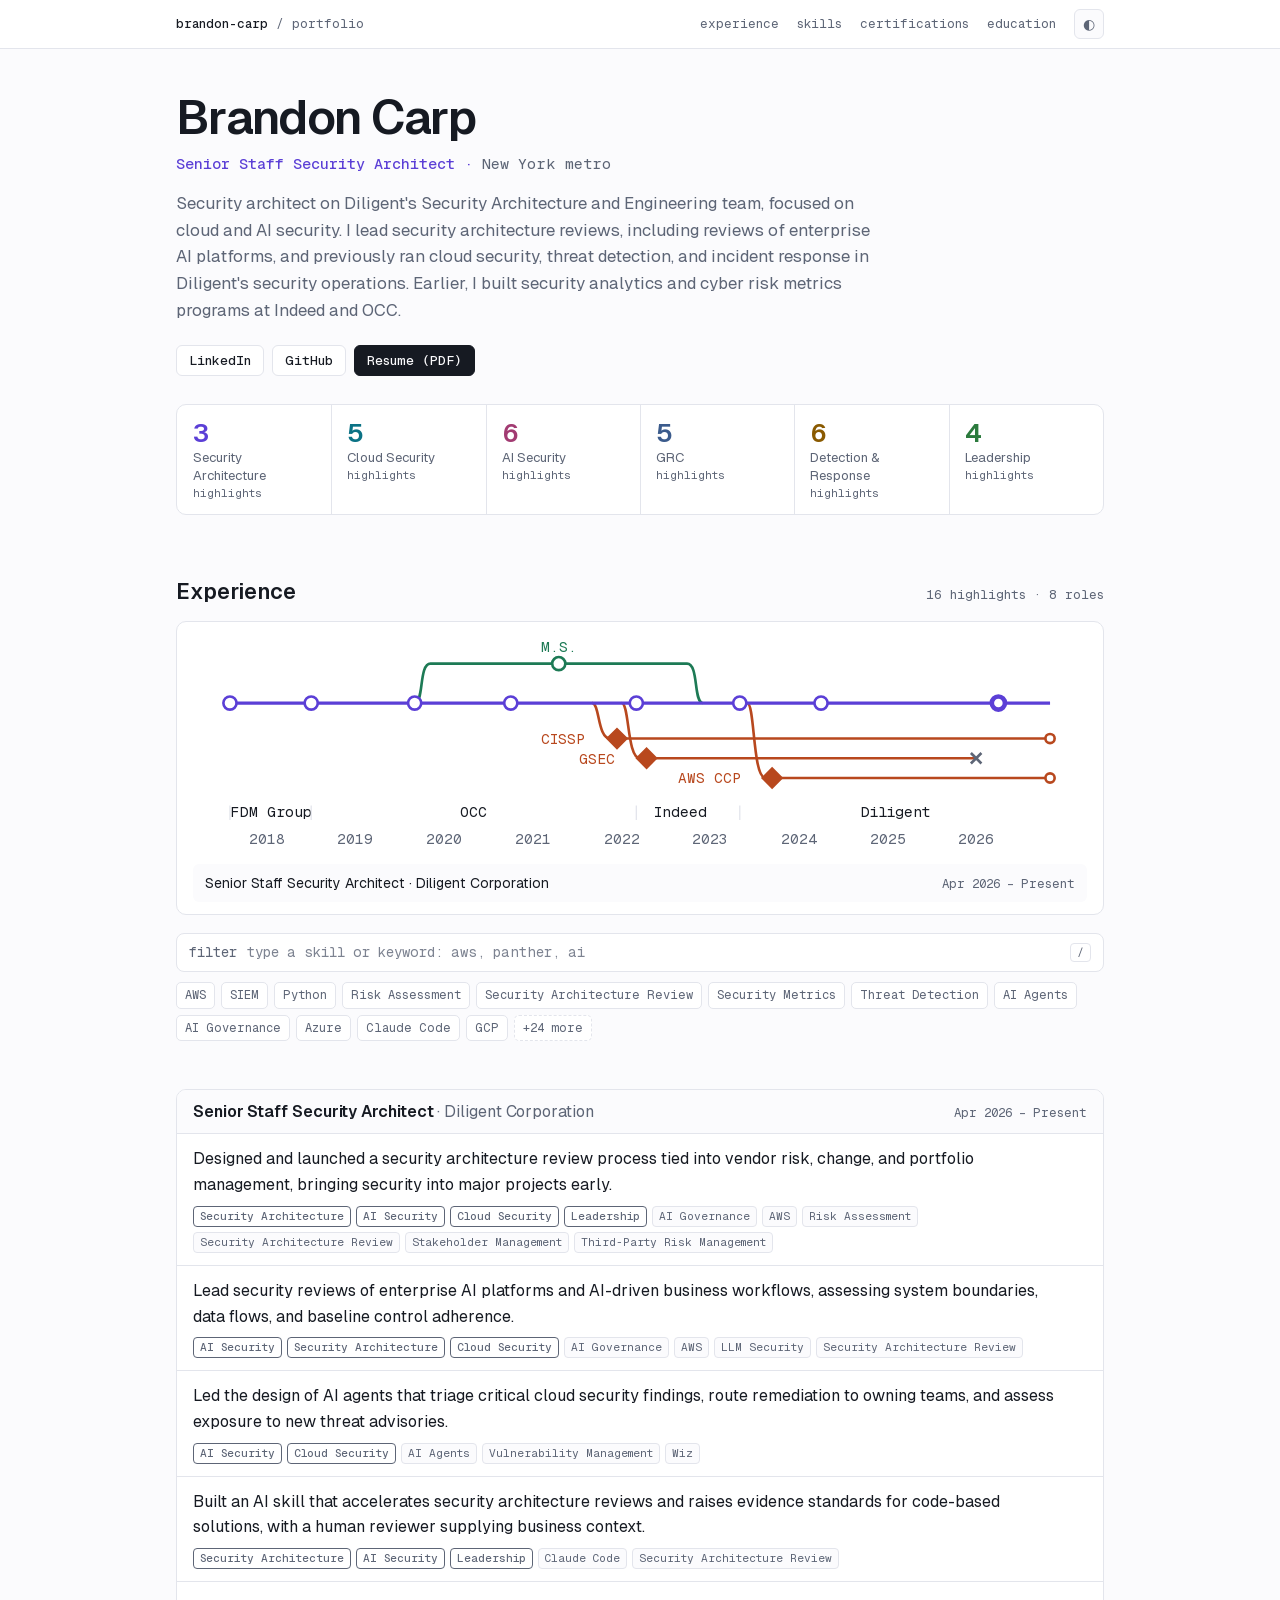
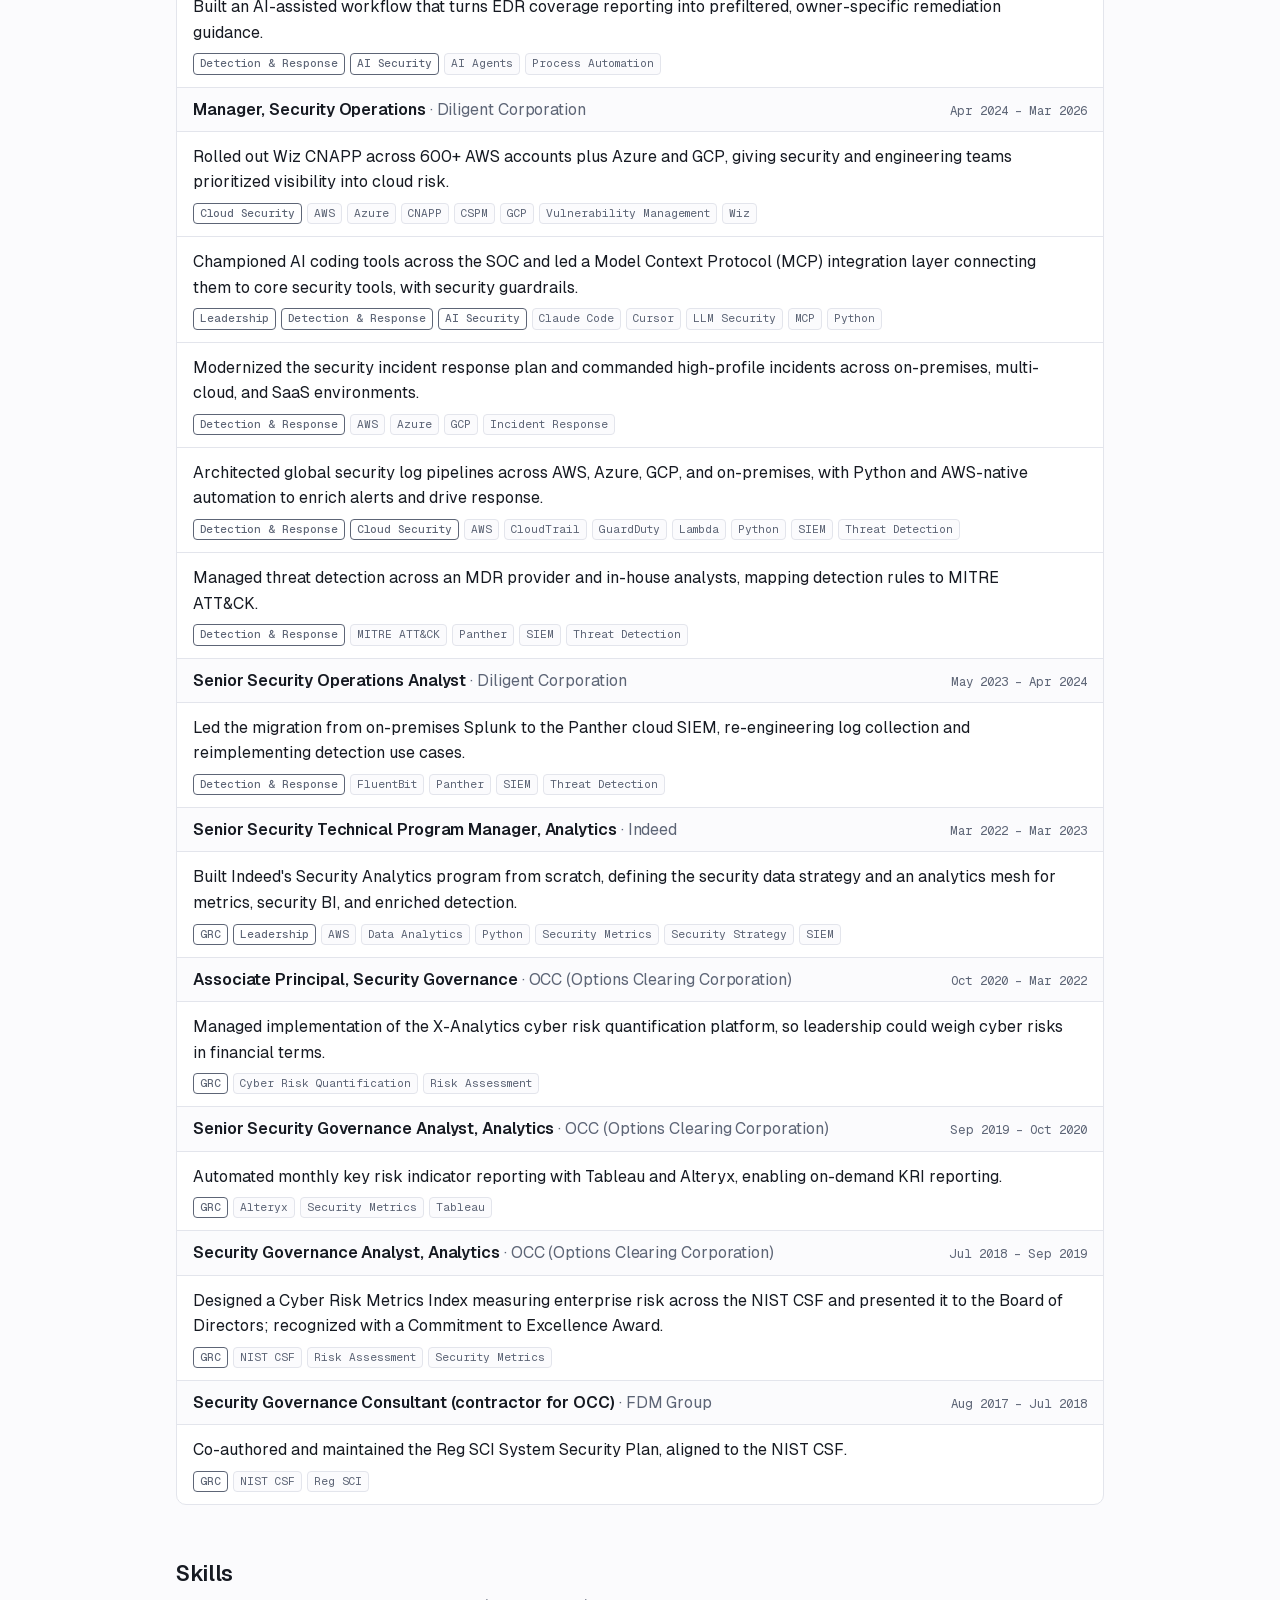
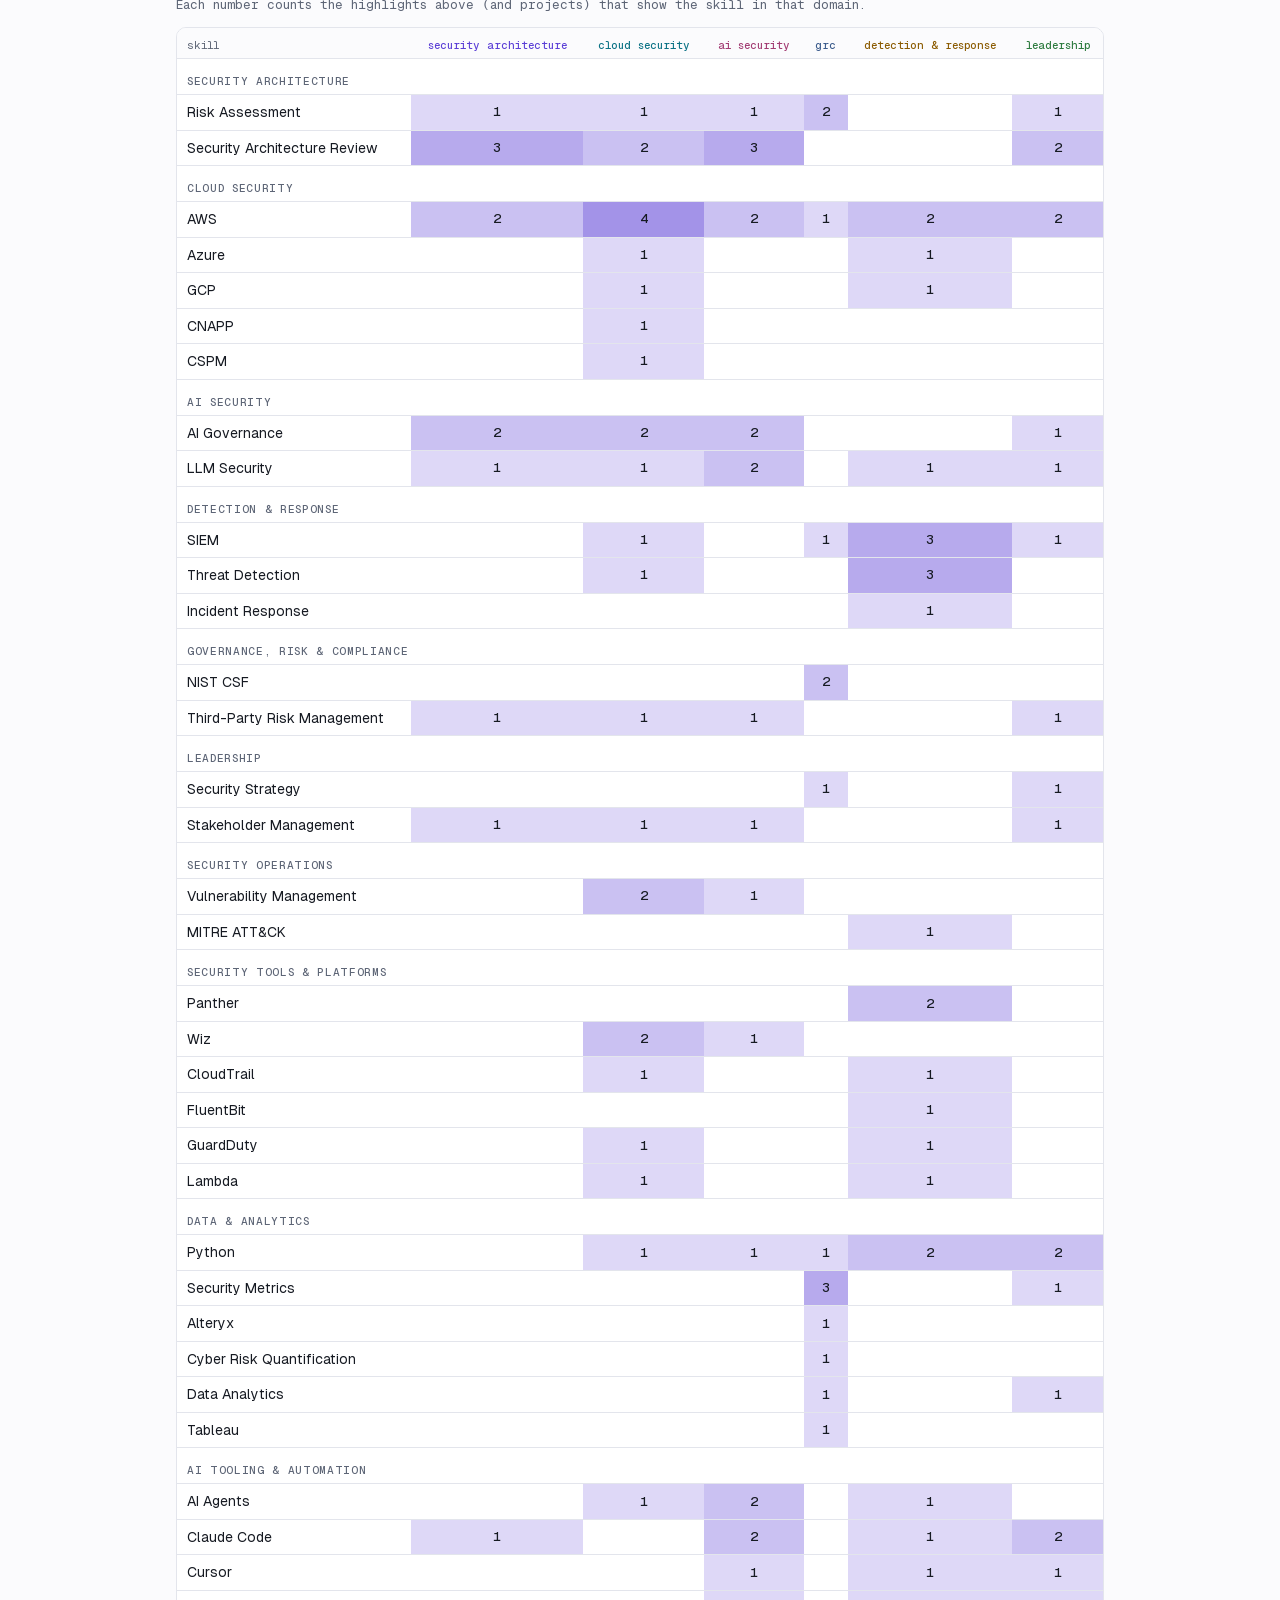
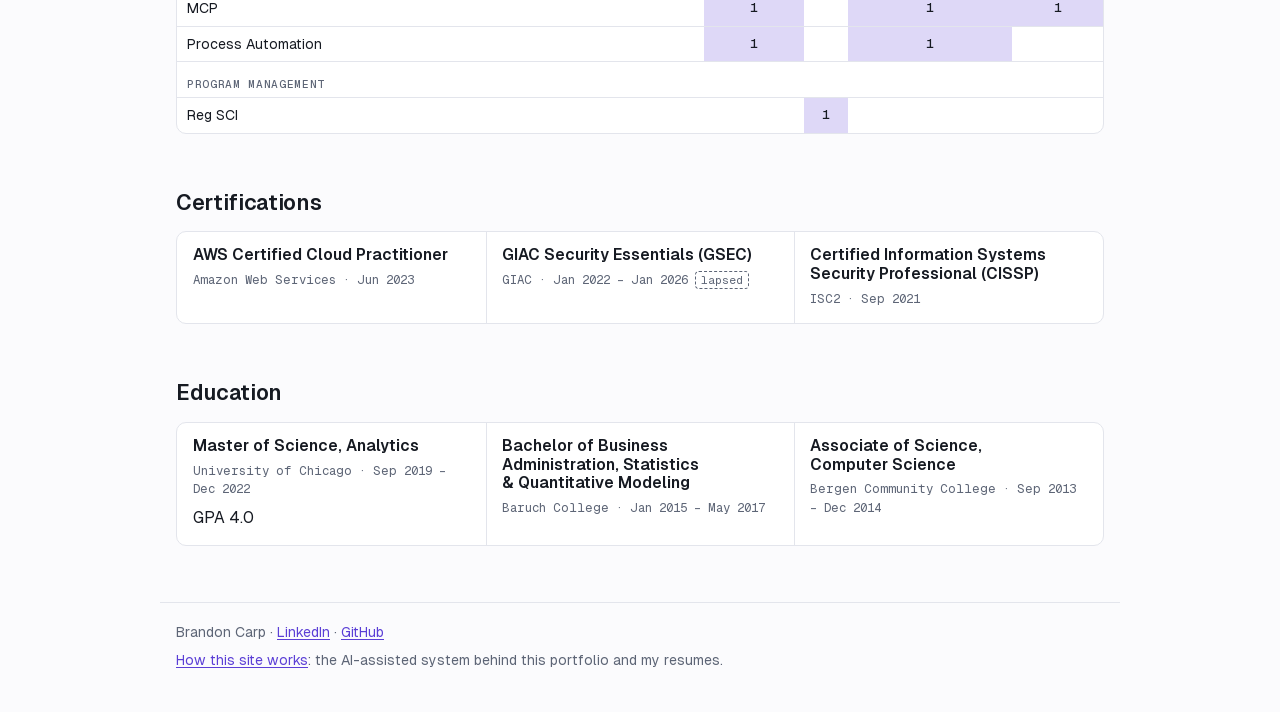
==== index.html @ 3ed30880 "site: publish from resume-management@62ab5cd" ====
<!doctype html>
<html lang="en">
<head>
  <meta charset="utf-8">
  <meta name="viewport" content="width=device-width, initial-scale=1">
  <title>Brandon Carp · Senior Staff Security Architect</title>
  <meta name="description" content="Security architect on Diligent&#39;s Security Architecture and Engineering team, focused on cloud and AI security. I lead security architecture reviews, including reviews of enterprise AI platforms, and previously ran cloud security, threat detection, and incident response in Diligent&#39;s security operations. Earlier, I built security analytics and cyber risk metrics programs at Indeed and OCC.">
  <link rel="canonical" href="https://carpf1sh.github.io/resume/">
  <meta property="og:type" content="profile">
  <meta property="og:title" content="Brandon Carp · Senior Staff Security Architect">
  <meta property="og:description" content="Security architect on Diligent&#39;s Security Architecture and Engineering team, focused on cloud and AI security. I lead security architecture reviews, including reviews of enterprise AI platforms, and previously ran cloud security, threat detection, and incident response in Diligent&#39;s security operations. Earlier, I built security analytics and cyber risk metrics programs at Indeed and OCC.">
  <meta property="og:url" content="https://carpf1sh.github.io/resume/">
  <meta name="twitter:card" content="summary">
  <meta name="color-scheme" content="light dark">
  <link rel="preload" href="fonts/Geist-Variable.woff2" as="font" type="font/woff2" crossorigin>
  <link rel="stylesheet" href="style.css">
  <script type="application/ld+json">
{
  "@context": "https://schema.org",
  "@type": "Person",
  "name": "Brandon Carp",
  "url": "https://carpf1sh.github.io/resume/",
  "jobTitle": "Senior Staff Security Architect",
  "description": "Security architect on Diligent's Security Architecture and Engineering team, focused on cloud and AI security. I lead security architecture reviews, including reviews of enterprise AI platforms, and previously ran cloud security, threat detection, and incident response in Diligent's security operations. Earlier, I built security analytics and cyber risk metrics programs at Indeed and OCC.",
  "sameAs": [
    "https://www.linkedin.com/in/brandoncarp",
    "https://github.com/carpf1sh"
  ],
  "knowsAbout": [
    "AWS",
    "SIEM",
    "Python",
    "Risk Assessment",
    "Security Architecture Review",
    "Security Metrics",
    "Threat Detection",
    "AI Agents",
    "AI Governance",
    "Azure",
    "Claude Code",
    "GCP",
    "LLM Security",
    "NIST CSF",
    "Panther"
  ],
  "alumniOf": [
    {
      "@type": "CollegeOrUniversity",
      "name": "University of Chicago"
    },
    {
      "@type": "CollegeOrUniversity",
      "name": "Baruch College"
    },
    {
      "@type": "CollegeOrUniversity",
      "name": "Bergen Community College"
    }
  ],
  "hasCredential": [
    {
      "@type": "EducationalOccupationalCredential",
      "name": "AWS Certified Cloud Practitioner",
      "recognizedBy": {
        "@type": "Organization",
        "name": "Amazon Web Services"
      }
    },
    {
      "@type": "EducationalOccupationalCredential",
      "name": "Certified Information Systems Security Professional (CISSP)",
      "recognizedBy": {
        "@type": "Organization",
        "name": "ISC2"
      }
    }
  ],
  "homeLocation": {
    "@type": "Place",
    "name": "New York metro"
  }
}
  </script>
</head>
<body>
<a class="skip" href="#main">Skip to content</a>
<header class="bar">
  <div class="wrap">
    <a class="bar-id" href="./"><b>brandon-carp</b> / portfolio</a>
    <nav aria-label="Sections">
      <a href="#experience">experience</a>
<a href="#skills">skills</a><a href="#certifications">certifications</a><a href="#education">education</a>      <button class="theme" type="button" aria-label="Toggle dark mode" hidden>◐</button>
    </nav>
  </div>
</header>

<main id="main" class="wrap">
  <div class="hero">
    <h1>Brandon Carp</h1>
    <p class="headline">Senior Staff Security Architect · <span class="location">New York metro</span></p>
<p class="summary">Security architect on Diligent&#39;s Security Architecture and Engineering team, focused on cloud and AI security. I lead security architecture reviews, including reviews of enterprise AI platforms, and previously ran cloud security, threat detection, and incident response in Diligent&#39;s security operations. Earlier, I built security analytics and cyber risk metrics programs at Indeed and OCC.</p>    <nav class="links" aria-label="Profiles and resume">
<a href="https://www.linkedin.com/in/brandoncarp" rel="me noopener">LinkedIn</a><a href="https://github.com/carpf1sh" rel="me noopener">GitHub</a><a class="resume-pdf" href="Brandon-Carp-Resume.pdf" download type="application/pdf">Resume (PDF)</a>    </nav>
    <ul class="domains" aria-label="Highlights by domain">
      <li><button type="button" class="dtile d-security-architecture" data-kind="domain" data-value="security-architecture" aria-pressed="false">
        <b>3</b><span>Security Architecture</span><small>highlights</small>
      </button></li>
      <li><button type="button" class="dtile d-cloud-security" data-kind="domain" data-value="cloud-security" aria-pressed="false">
        <b>5</b><span>Cloud Security</span><small>highlights</small>
      </button></li>
      <li><button type="button" class="dtile d-ai-security" data-kind="domain" data-value="ai-security" aria-pressed="false">
        <b>6</b><span>AI Security</span><small>highlights</small>
      </button></li>
      <li><button type="button" class="dtile d-grc" data-kind="domain" data-value="grc" aria-pressed="false">
        <b>5</b><span>GRC</span><small>highlights</small>
      </button></li>
      <li><button type="button" class="dtile d-detection-response" data-kind="domain" data-value="detection-response" aria-pressed="false">
        <b>6</b><span>Detection &amp; Response</span><small>highlights</small>
      </button></li>
      <li><button type="button" class="dtile d-leadership" data-kind="domain" data-value="leadership" aria-pressed="false">
        <b>4</b><span>Leadership</span><small>highlights</small>
      </button></li>
    </ul>
  </div>

  <section id="experience" aria-labelledby="experience-h">
    <div class="sec-head">
      <h2 id="experience-h">Experience</h2>
      <span class="count">16 highlights · 8 roles</span>
    </div>
    <figure class="track">
      <svg class="tk tk-wide" viewBox="0 0 680 166" role="group" aria-label="Career track, 2017 to now"><path class="tk-ln tk-ln-cert" d="M421.5 51C427.5 51,425.5 108,435.5 108H651.9"/><path class="tk-ln tk-ln-cert" d="M326 51C332 51,330 93,340 93H595.7"/><path class="tk-ln tk-ln-cert" d="M303.5 51C309.5 51,307.5 78,317.5 78H651.9"/><path class="tk-ln tk-ln-deg" d="M168.6 51C175.8 51,171.6 21,180.6 21H375.8C384.8 21,380.6 51,387.8 51"/><path class="tk-ln tk-ln-role" d="M28.1 51H651.9"/><text class="tk-tx tk-tx-deg" x="278.2" y="12" text-anchor="middle">M.S.</text><g class="tk-hit tk-degree" tabindex="0" role="img" aria-label="Master of Science, Analytics · University of Chicago · GPA 4.0, Sep 2019 – Dec 2022" data-detail="Master of Science, Analytics · University of Chicago · GPA 4.0" data-dates="Sep 2019 – Dec 2022"><title>Master of Science, Analytics · University of Chicago · GPA 4.0, Sep 2019 – Dec 2022</title><circle class="tk-dot tk-dot-deg" cx="278.2" cy="21" r="5"/></g><circle class="tk-tip tk-tip-cert" cx="651.9" cy="78" r="3.5"/><text class="tk-tx tk-tx-cert" x="298.5" y="82" text-anchor="end">CISSP</text><g class="tk-hit tk-cert" tabindex="0" role="img" aria-label="Certified Information Systems Security Professional (CISSP) · ISC2 · active, since Sep 2021" data-detail="Certified Information Systems Security Professional (CISSP) · ISC2 · active" data-dates="since Sep 2021"><title>Certified Information Systems Security Professional (CISSP) · ISC2 · active, since Sep 2021</title><rect class="tk-diamond" x="317.5" y="73" width="10" height="10" transform="rotate(45 322.5 78)"/></g><path class="tk-x" d="M591.7 89l8 8m0 -8l-8 8"/><text class="tk-tx tk-tx-cert" x="321" y="97" text-anchor="end">GSEC</text><g class="tk-hit tk-cert" tabindex="0" role="img" aria-label="GIAC Security Essentials (GSEC) · GIAC · lapsed, Jan 2022 – Jan 2026" data-detail="GIAC Security Essentials (GSEC) · GIAC · lapsed" data-dates="Jan 2022 – Jan 2026"><title>GIAC Security Essentials (GSEC) · GIAC · lapsed, Jan 2022 – Jan 2026</title><rect class="tk-diamond" x="340" y="88" width="10" height="10" transform="rotate(45 345 93)"/></g><circle class="tk-tip tk-tip-cert" cx="651.9" cy="108" r="3.5"/><text class="tk-tx tk-tx-cert" x="416.5" y="112" text-anchor="end">AWS CCP</text><g class="tk-hit tk-cert" tabindex="0" role="img" aria-label="AWS Certified Cloud Practitioner · Amazon Web Services · active, since Jun 2023" data-detail="AWS Certified Cloud Practitioner · Amazon Web Services · active" data-dates="since Jun 2023"><title>AWS Certified Cloud Practitioner · Amazon Web Services · active, since Jun 2023</title><rect class="tk-diamond" x="435.5" y="103" width="10" height="10" transform="rotate(45 440.5 108)"/></g><g class="tk-hit tk-role" tabindex="0" role="img" aria-label="Security Governance Consultant (contractor for OCC) · FDM Group, Aug 2017 – Jul 2018" data-detail="Security Governance Consultant (contractor for OCC) · FDM Group" data-dates="Aug 2017 – Jul 2018"><title>Security Governance Consultant (contractor for OCC) · FDM Group, Aug 2017 – Jul 2018</title><circle class="tk-dot" cx="28.1" cy="51" r="5"/></g><g class="tk-hit tk-role" tabindex="0" role="img" aria-label="Security Governance Analyst, Analytics · OCC (Options Clearing Corporation), Jul 2018 – Sep 2019" data-detail="Security Governance Analyst, Analytics · OCC (Options Clearing Corporation)" data-dates="Jul 2018 – Sep 2019"><title>Security Governance Analyst, Analytics · OCC (Options Clearing Corporation), Jul 2018 – Sep 2019</title><circle class="tk-dot" cx="89.9" cy="51" r="5"/></g><g class="tk-hit tk-role" tabindex="0" role="img" aria-label="Senior Security Governance Analyst, Analytics · OCC (Options Clearing Corporation), Sep 2019 – Oct 2020" data-detail="Senior Security Governance Analyst, Analytics · OCC (Options Clearing Corporation)" data-dates="Sep 2019 – Oct 2020"><title>Senior Security Governance Analyst, Analytics · OCC (Options Clearing Corporation), Sep 2019 – Oct 2020</title><circle class="tk-dot" cx="168.6" cy="51" r="5"/></g><g class="tk-hit tk-role" tabindex="0" role="img" aria-label="Associate Principal, Security Governance · OCC (Options Clearing Corporation), Oct 2020 – Mar 2022" data-detail="Associate Principal, Security Governance · OCC (Options Clearing Corporation)" data-dates="Oct 2020 – Mar 2022"><title>Associate Principal, Security Governance · OCC (Options Clearing Corporation), Oct 2020 – Mar 2022</title><circle class="tk-dot" cx="241.7" cy="51" r="5"/></g><g class="tk-hit tk-role" tabindex="0" role="img" aria-label="Senior Security Technical Program Manager, Analytics · Indeed, Mar 2022 – Mar 2023" data-detail="Senior Security Technical Program Manager, Analytics · Indeed" data-dates="Mar 2022 – Mar 2023"><title>Senior Security Technical Program Manager, Analytics · Indeed, Mar 2022 – Mar 2023</title><circle class="tk-dot" cx="337.2" cy="51" r="5"/></g><g class="tk-hit tk-role" tabindex="0" role="img" aria-label="Senior Security Operations Analyst · Diligent Corporation, May 2023 – Apr 2024" data-detail="Senior Security Operations Analyst · Diligent Corporation" data-dates="May 2023 – Apr 2024"><title>Senior Security Operations Analyst · Diligent Corporation, May 2023 – Apr 2024</title><circle class="tk-dot" cx="415.9" cy="51" r="5"/></g><g class="tk-hit tk-role" tabindex="0" role="img" aria-label="Manager, Security Operations · Diligent Corporation, Apr 2024 – Mar 2026" data-detail="Manager, Security Operations · Diligent Corporation" data-dates="Apr 2024 – Mar 2026"><title>Manager, Security Operations · Diligent Corporation, Apr 2024 – Mar 2026</title><circle class="tk-dot" cx="477.7" cy="51" r="5"/></g><g class="tk-hit tk-role tk-current" tabindex="0" role="img" aria-label="Senior Staff Security Architect · Diligent Corporation, Apr 2026 – Present" data-detail="Senior Staff Security Architect · Diligent Corporation" data-dates="Apr 2026 – Present"><title>Senior Staff Security Architect · Diligent Corporation, Apr 2026 – Present</title><circle class="tk-dot" cx="612.6" cy="51" r="5"/></g><path class="tk-tick" d="M28.1 129V140"/><text class="tk-tx" x="59" y="138" text-anchor="middle">FDM Group</text><path class="tk-tick" d="M89.9 129V140"/><text class="tk-tx" x="213.6" y="138" text-anchor="middle">OCC</text><path class="tk-tick" d="M337.2 129V140"/><text class="tk-tx" x="370.9" y="138" text-anchor="middle">Indeed</text><path class="tk-tick" d="M415.9 129V140"/><text class="tk-tx" x="533.9" y="138" text-anchor="middle">Diligent</text><text class="tk-tx tk-tx-muted" x="56.2" y="158" text-anchor="middle">2018</text><text class="tk-tx tk-tx-muted" x="123.6" y="158" text-anchor="middle">2019</text><text class="tk-tx tk-tx-muted" x="191.1" y="158" text-anchor="middle">2020</text><text class="tk-tx tk-tx-muted" x="258.5" y="158" text-anchor="middle">2021</text><text class="tk-tx tk-tx-muted" x="326" y="158" text-anchor="middle">2022</text><text class="tk-tx tk-tx-muted" x="393.4" y="158" text-anchor="middle">2023</text><text class="tk-tx tk-tx-muted" x="460.8" y="158" text-anchor="middle">2024</text><text class="tk-tx tk-tx-muted" x="528.3" y="158" text-anchor="middle">2025</text><text class="tk-tx tk-tx-muted" x="595.7" y="158" text-anchor="middle">2026</text></svg>
      <svg class="tk tk-narrow" viewBox="0 0 340 563.4" role="group" aria-label="Career track, 2017 to now"><path class="tk-ln tk-ln-cert" d="M62 214.1C62 208.1,108 210.1,108 200.1V22.7"/><path class="tk-ln tk-ln-cert" d="M62 293.4C62 287.4,94 289.4,94 279.4V69.4"/><path class="tk-ln tk-ln-cert" d="M62 312.1C62 306.1,80 308.1,80 298.1V22.7"/><path class="tk-ln tk-ln-deg" d="M62 424.1C62 416.9,44 421.1,44 412.1V254.1C44 245.1,62 249.3,62 242.1"/><path class="tk-ln tk-ln-role" d="M62 540.7V22.7"/><g class="tk-hit tk-degree" tabindex="0" role="img" aria-label="Master of Science, Analytics · University of Chicago · GPA 4.0, Sep 2019 – Dec 2022" data-detail="Master of Science, Analytics · University of Chicago · GPA 4.0" data-dates="Sep 2019 – Dec 2022"><title>Master of Science, Analytics · University of Chicago · GPA 4.0, Sep 2019 – Dec 2022</title><circle class="tk-dot tk-dot-deg" cx="44" cy="333.1" r="5"/></g><circle class="tk-tip tk-tip-cert" cx="80" cy="22.7" r="3.5"/><g class="tk-hit tk-cert" tabindex="0" role="img" aria-label="Certified Information Systems Security Professional (CISSP) · ISC2 · active, since Sep 2021" data-detail="Certified Information Systems Security Professional (CISSP) · ISC2 · active" data-dates="since Sep 2021"><title>Certified Information Systems Security Professional (CISSP) · ISC2 · active, since Sep 2021</title><rect class="tk-diamond" x="75" y="288.1" width="10" height="10" transform="rotate(45 80 293.1)"/></g><path class="tk-x" d="M90 65.4l8 8m0 -8l-8 8"/><g class="tk-hit tk-cert" tabindex="0" role="img" aria-label="GIAC Security Essentials (GSEC) · GIAC · lapsed, Jan 2022 – Jan 2026" data-detail="GIAC Security Essentials (GSEC) · GIAC · lapsed" data-dates="Jan 2022 – Jan 2026"><title>GIAC Security Essentials (GSEC) · GIAC · lapsed, Jan 2022 – Jan 2026</title><rect class="tk-diamond" x="89" y="269.4" width="10" height="10" transform="rotate(45 94 274.4)"/></g><circle class="tk-tip tk-tip-cert" cx="108" cy="22.7" r="3.5"/><g class="tk-hit tk-cert" tabindex="0" role="img" aria-label="AWS Certified Cloud Practitioner · Amazon Web Services · active, since Jun 2023" data-detail="AWS Certified Cloud Practitioner · Amazon Web Services · active" data-dates="since Jun 2023"><title>AWS Certified Cloud Practitioner · Amazon Web Services · active, since Jun 2023</title><rect class="tk-diamond" x="103" y="190.1" width="10" height="10" transform="rotate(45 108 195.1)"/></g><g class="tk-hit tk-role" tabindex="0" role="img" aria-label="Security Governance Consultant (contractor for OCC) · FDM Group, Aug 2017 – Jul 2018" data-detail="Security Governance Consultant (contractor for OCC) · FDM Group" data-dates="Aug 2017 – Jul 2018"><title>Security Governance Consultant (contractor for OCC) · FDM Group, Aug 2017 – Jul 2018</title><circle class="tk-dot" cx="62" cy="540.7" r="5"/></g><g class="tk-hit tk-role" tabindex="0" role="img" aria-label="Security Governance Analyst, Analytics · OCC (Options Clearing Corporation), Jul 2018 – Sep 2019" data-detail="Security Governance Analyst, Analytics · OCC (Options Clearing Corporation)" data-dates="Jul 2018 – Sep 2019"><title>Security Governance Analyst, Analytics · OCC (Options Clearing Corporation), Jul 2018 – Sep 2019</title><circle class="tk-dot" cx="62" cy="489.4" r="5"/></g><g class="tk-hit tk-role" tabindex="0" role="img" aria-label="Senior Security Governance Analyst, Analytics · OCC (Options Clearing Corporation), Sep 2019 – Oct 2020" data-detail="Senior Security Governance Analyst, Analytics · OCC (Options Clearing Corporation)" data-dates="Sep 2019 – Oct 2020"><title>Senior Security Governance Analyst, Analytics · OCC (Options Clearing Corporation), Sep 2019 – Oct 2020</title><circle class="tk-dot" cx="62" cy="424.1" r="5"/></g><g class="tk-hit tk-role" tabindex="0" role="img" aria-label="Associate Principal, Security Governance · OCC (Options Clearing Corporation), Oct 2020 – Mar 2022" data-detail="Associate Principal, Security Governance · OCC (Options Clearing Corporation)" data-dates="Oct 2020 – Mar 2022"><title>Associate Principal, Security Governance · OCC (Options Clearing Corporation), Oct 2020 – Mar 2022</title><circle class="tk-dot" cx="62" cy="363.4" r="5"/></g><g class="tk-hit tk-role" tabindex="0" role="img" aria-label="Senior Security Technical Program Manager, Analytics · Indeed, Mar 2022 – Mar 2023" data-detail="Senior Security Technical Program Manager, Analytics · Indeed" data-dates="Mar 2022 – Mar 2023"><title>Senior Security Technical Program Manager, Analytics · Indeed, Mar 2022 – Mar 2023</title><circle class="tk-dot" cx="62" cy="284.1" r="5"/></g><g class="tk-hit tk-role" tabindex="0" role="img" aria-label="Senior Security Operations Analyst · Diligent Corporation, May 2023 – Apr 2024" data-detail="Senior Security Operations Analyst · Diligent Corporation" data-dates="May 2023 – Apr 2024"><title>Senior Security Operations Analyst · Diligent Corporation, May 2023 – Apr 2024</title><circle class="tk-dot" cx="62" cy="218.7" r="5"/></g><g class="tk-hit tk-role" tabindex="0" role="img" aria-label="Manager, Security Operations · Diligent Corporation, Apr 2024 – Mar 2026" data-detail="Manager, Security Operations · Diligent Corporation" data-dates="Apr 2024 – Mar 2026"><title>Manager, Security Operations · Diligent Corporation, Apr 2024 – Mar 2026</title><circle class="tk-dot" cx="62" cy="167.4" r="5"/></g><g class="tk-hit tk-role tk-current" tabindex="0" role="img" aria-label="Senior Staff Security Architect · Diligent Corporation, Apr 2026 – Present" data-detail="Senior Staff Security Architect · Diligent Corporation" data-dates="Apr 2026 – Present"><title>Senior Staff Security Architect · Diligent Corporation, Apr 2026 – Present</title><circle class="tk-dot" cx="62" cy="55.4" r="5"/></g><text class="tk-tx" x="124" y="124.7" text-anchor="start">Diligent</text><text class="tk-tx tk-tx-cert" x="124" y="199.1" text-anchor="start">AWS CCP</text><text class="tk-tx" x="124" y="260.1" text-anchor="start">Indeed</text><text class="tk-tx tk-tx-cert" x="124" y="278.4" text-anchor="start">GSEC</text><text class="tk-tx tk-tx-cert" x="124" y="297.1" text-anchor="start">CISSP</text><text class="tk-tx tk-tx-deg" x="124" y="337.1" text-anchor="start">M.S.</text><text class="tk-tx" x="124" y="390.7" text-anchor="start">OCC</text><text class="tk-tx" x="124" y="519.1" text-anchor="start">FDM Group</text><text class="tk-tx tk-tx-muted" x="0" y="521.4" text-anchor="start">2018</text><text class="tk-tx tk-tx-muted" x="0" y="465.4" text-anchor="start">2019</text><text class="tk-tx tk-tx-muted" x="0" y="409.4" text-anchor="start">2020</text><text class="tk-tx tk-tx-muted" x="0" y="353.4" text-anchor="start">2021</text><text class="tk-tx tk-tx-muted" x="0" y="297.4" text-anchor="start">2022</text><text class="tk-tx tk-tx-muted" x="0" y="241.4" text-anchor="start">2023</text><text class="tk-tx tk-tx-muted" x="0" y="185.4" text-anchor="start">2024</text><text class="tk-tx tk-tx-muted" x="0" y="129.4" text-anchor="start">2025</text><text class="tk-tx tk-tx-muted" x="0" y="73.4" text-anchor="start">2026</text></svg>
      <figcaption class="tk-detail" aria-live="polite" hidden><span></span><time></time></figcaption>
    </figure>
    <div class="filters" hidden>
      <div class="query">
        <label for="q">filter</label>
        <input id="q" type="search" placeholder="type a skill or keyword: aws, panther, ai" autocomplete="off" spellcheck="false">
        <kbd aria-hidden="true">/</kbd>
      </div>
      <div class="chips skills" role="group" aria-label="Filter by skill">
<button type="button" class="chip" data-kind="skill" data-value="aws" aria-pressed="false">AWS</button><button type="button" class="chip" data-kind="skill" data-value="siem" aria-pressed="false">SIEM</button><button type="button" class="chip" data-kind="skill" data-value="python" aria-pressed="false">Python</button><button type="button" class="chip" data-kind="skill" data-value="risk-assessment" aria-pressed="false">Risk Assessment</button><button type="button" class="chip" data-kind="skill" data-value="security-architecture-review" aria-pressed="false">Security Architecture Review</button><button type="button" class="chip" data-kind="skill" data-value="security-metrics" aria-pressed="false">Security Metrics</button><button type="button" class="chip" data-kind="skill" data-value="threat-detection" aria-pressed="false">Threat Detection</button><button type="button" class="chip" data-kind="skill" data-value="ai-agents" aria-pressed="false">AI Agents</button><button type="button" class="chip" data-kind="skill" data-value="ai-governance" aria-pressed="false">AI Governance</button><button type="button" class="chip" data-kind="skill" data-value="azure" aria-pressed="false">Azure</button><button type="button" class="chip" data-kind="skill" data-value="claude-code" aria-pressed="false">Claude Code</button><button type="button" class="chip" data-kind="skill" data-value="gcp" aria-pressed="false">GCP</button><button type="button" class="chip chip-extra" data-kind="skill" data-value="llm-security" aria-pressed="false">LLM Security</button><button type="button" class="chip chip-extra" data-kind="skill" data-value="nist-csf" aria-pressed="false">NIST CSF</button><button type="button" class="chip chip-extra" data-kind="skill" data-value="panther" aria-pressed="false">Panther</button><button type="button" class="chip chip-extra" data-kind="skill" data-value="vulnerability-management" aria-pressed="false">Vulnerability Management</button><button type="button" class="chip chip-extra" data-kind="skill" data-value="wiz" aria-pressed="false">Wiz</button><button type="button" class="chip chip-extra" data-kind="skill" data-value="alteryx" aria-pressed="false">Alteryx</button><button type="button" class="chip chip-extra" data-kind="skill" data-value="cloudtrail" aria-pressed="false">CloudTrail</button><button type="button" class="chip chip-extra" data-kind="skill" data-value="cnapp" aria-pressed="false">CNAPP</button><button type="button" class="chip chip-extra" data-kind="skill" data-value="cspm" aria-pressed="false">CSPM</button><button type="button" class="chip chip-extra" data-kind="skill" data-value="cursor" aria-pressed="false">Cursor</button><button type="button" class="chip chip-extra" data-kind="skill" data-value="cyber-risk-quantification" aria-pressed="false">Cyber Risk Quantification</button><button type="button" class="chip chip-extra" data-kind="skill" data-value="data-analytics" aria-pressed="false">Data Analytics</button><button type="button" class="chip chip-extra" data-kind="skill" data-value="fluentbit" aria-pressed="false">FluentBit</button><button type="button" class="chip chip-extra" data-kind="skill" data-value="guardduty" aria-pressed="false">GuardDuty</button><button type="button" class="chip chip-extra" data-kind="skill" data-value="incident-response" aria-pressed="false">Incident Response</button><button type="button" class="chip chip-extra" data-kind="skill" data-value="lambda" aria-pressed="false">Lambda</button><button type="button" class="chip chip-extra" data-kind="skill" data-value="mcp" aria-pressed="false">MCP</button><button type="button" class="chip chip-extra" data-kind="skill" data-value="mitre-att-ck" aria-pressed="false">MITRE ATT&amp;CK</button><button type="button" class="chip chip-extra" data-kind="skill" data-value="process-automation" aria-pressed="false">Process Automation</button><button type="button" class="chip chip-extra" data-kind="skill" data-value="reg-sci" aria-pressed="false">Reg SCI</button><button type="button" class="chip chip-extra" data-kind="skill" data-value="security-strategy" aria-pressed="false">Security Strategy</button><button type="button" class="chip chip-extra" data-kind="skill" data-value="stakeholder-management" aria-pressed="false">Stakeholder Management</button><button type="button" class="chip chip-extra" data-kind="skill" data-value="tableau" aria-pressed="false">Tableau</button><button type="button" class="chip chip-extra" data-kind="skill" data-value="third-party-risk-management" aria-pressed="false">Third-Party Risk Management</button><button type="button" class="chip chip-more" aria-expanded="false">+24 more</button>      </div>
      <p class="filter-status" aria-live="polite"></p>
    </div>

    <ol class="timeline">
      <li class="role">
        <div class="role-head">
          <h3>Senior Staff Security Architect <span class="employer">· Diligent Corporation</span></h3>
          <time>Apr 2026 – Present</time>
        </div>
        <ul class="items">
          <li class="item" data-domains="security-architecture ai-security cloud-security leadership" data-skills="ai-governance aws risk-assessment security-architecture-review stakeholder-management third-party-risk-management">
            <p>Designed and launched a security architecture review process tied into vendor risk, change, and portfolio management, bringing security into major projects early.</p>
            <p class="tags">
<span class="pill d-security-architecture">Security Architecture</span><span class="pill d-ai-security">AI Security</span><span class="pill d-cloud-security">Cloud Security</span><span class="pill d-leadership">Leadership</span><span class="tag">AI Governance</span><span class="tag">AWS</span><span class="tag">Risk Assessment</span><span class="tag">Security Architecture Review</span><span class="tag">Stakeholder Management</span><span class="tag">Third-Party Risk Management</span>            </p>
          </li>
          <li class="item" data-domains="ai-security security-architecture cloud-security" data-skills="ai-governance aws llm-security security-architecture-review">
            <p>Lead security reviews of enterprise AI platforms and AI-driven business workflows, assessing system boundaries, data flows, and baseline control adherence.</p>
            <p class="tags">
<span class="pill d-ai-security">AI Security</span><span class="pill d-security-architecture">Security Architecture</span><span class="pill d-cloud-security">Cloud Security</span><span class="tag">AI Governance</span><span class="tag">AWS</span><span class="tag">LLM Security</span><span class="tag">Security Architecture Review</span>            </p>
          </li>
          <li class="item" data-domains="ai-security cloud-security" data-skills="ai-agents vulnerability-management wiz">
            <p>Led the design of AI agents that triage critical cloud security findings, route remediation to owning teams, and assess exposure to new threat advisories.</p>
            <p class="tags">
<span class="pill d-ai-security">AI Security</span><span class="pill d-cloud-security">Cloud Security</span><span class="tag">AI Agents</span><span class="tag">Vulnerability Management</span><span class="tag">Wiz</span>            </p>
          </li>
          <li class="item" data-domains="security-architecture ai-security leadership" data-skills="claude-code security-architecture-review">
            <p>Built an AI skill that accelerates security architecture reviews and raises evidence standards for code-based solutions, with a human reviewer supplying business context.</p>
            <p class="tags">
<span class="pill d-security-architecture">Security Architecture</span><span class="pill d-ai-security">AI Security</span><span class="pill d-leadership">Leadership</span><span class="tag">Claude Code</span><span class="tag">Security Architecture Review</span>            </p>
          </li>
          <li class="item" data-domains="detection-response ai-security" data-skills="ai-agents process-automation">
            <p>Built an AI-assisted workflow that turns EDR coverage reporting into prefiltered, owner-specific remediation guidance.</p>
            <p class="tags">
<span class="pill d-detection-response">Detection &amp; Response</span><span class="pill d-ai-security">AI Security</span><span class="tag">AI Agents</span><span class="tag">Process Automation</span>            </p>
          </li>
        </ul>
      </li>
      <li class="role">
        <div class="role-head">
          <h3>Manager, Security Operations <span class="employer">· Diligent Corporation</span></h3>
          <time>Apr 2024 – Mar 2026</time>
        </div>
        <ul class="items">
          <li class="item" data-domains="cloud-security" data-skills="aws azure cnapp cspm gcp vulnerability-management wiz">
            <p>Rolled out Wiz CNAPP across 600+ AWS accounts plus Azure and GCP, giving security and engineering teams prioritized visibility into cloud risk.</p>
            <p class="tags">
<span class="pill d-cloud-security">Cloud Security</span><span class="tag">AWS</span><span class="tag">Azure</span><span class="tag">CNAPP</span><span class="tag">CSPM</span><span class="tag">GCP</span><span class="tag">Vulnerability Management</span><span class="tag">Wiz</span>            </p>
          </li>
          <li class="item" data-domains="leadership detection-response ai-security" data-skills="claude-code cursor llm-security mcp python">
            <p>Championed AI coding tools across the SOC and led a Model Context Protocol (MCP) integration layer connecting them to core security tools, with security guardrails.</p>
            <p class="tags">
<span class="pill d-leadership">Leadership</span><span class="pill d-detection-response">Detection &amp; Response</span><span class="pill d-ai-security">AI Security</span><span class="tag">Claude Code</span><span class="tag">Cursor</span><span class="tag">LLM Security</span><span class="tag">MCP</span><span class="tag">Python</span>            </p>
          </li>
          <li class="item" data-domains="detection-response" data-skills="aws azure gcp incident-response">
            <p>Modernized the security incident response plan and commanded high-profile incidents across on-premises, multi-cloud, and SaaS environments.</p>
            <p class="tags">
<span class="pill d-detection-response">Detection &amp; Response</span><span class="tag">AWS</span><span class="tag">Azure</span><span class="tag">GCP</span><span class="tag">Incident Response</span>            </p>
          </li>
          <li class="item" data-domains="detection-response cloud-security" data-skills="aws cloudtrail guardduty lambda python siem threat-detection">
            <p>Architected global security log pipelines across AWS, Azure, GCP, and on-premises, with Python and AWS-native automation to enrich alerts and drive response.</p>
            <p class="tags">
<span class="pill d-detection-response">Detection &amp; Response</span><span class="pill d-cloud-security">Cloud Security</span><span class="tag">AWS</span><span class="tag">CloudTrail</span><span class="tag">GuardDuty</span><span class="tag">Lambda</span><span class="tag">Python</span><span class="tag">SIEM</span><span class="tag">Threat Detection</span>            </p>
          </li>
          <li class="item" data-domains="detection-response" data-skills="mitre-att-ck panther siem threat-detection">
            <p>Managed threat detection across an MDR provider and in-house analysts, mapping detection rules to MITRE ATT&amp;CK.</p>
            <p class="tags">
<span class="pill d-detection-response">Detection &amp; Response</span><span class="tag">MITRE ATT&amp;CK</span><span class="tag">Panther</span><span class="tag">SIEM</span><span class="tag">Threat Detection</span>            </p>
          </li>
        </ul>
      </li>
      <li class="role">
        <div class="role-head">
          <h3>Senior Security Operations Analyst <span class="employer">· Diligent Corporation</span></h3>
          <time>May 2023 – Apr 2024</time>
        </div>
        <ul class="items">
          <li class="item" data-domains="detection-response" data-skills="fluentbit panther siem threat-detection">
            <p>Led the migration from on-premises Splunk to the Panther cloud SIEM, re-engineering log collection and reimplementing detection use cases.</p>
            <p class="tags">
<span class="pill d-detection-response">Detection &amp; Response</span><span class="tag">FluentBit</span><span class="tag">Panther</span><span class="tag">SIEM</span><span class="tag">Threat Detection</span>            </p>
          </li>
        </ul>
      </li>
      <li class="role">
        <div class="role-head">
          <h3>Senior Security Technical Program Manager, Analytics <span class="employer">· Indeed</span></h3>
          <time>Mar 2022 – Mar 2023</time>
        </div>
        <ul class="items">
          <li class="item" data-domains="grc leadership" data-skills="aws data-analytics python security-metrics security-strategy siem">
            <p>Built Indeed&#39;s Security Analytics program from scratch, defining the security data strategy and an analytics mesh for metrics, security BI, and enriched detection.</p>
            <p class="tags">
<span class="pill d-grc">GRC</span><span class="pill d-leadership">Leadership</span><span class="tag">AWS</span><span class="tag">Data Analytics</span><span class="tag">Python</span><span class="tag">Security Metrics</span><span class="tag">Security Strategy</span><span class="tag">SIEM</span>            </p>
          </li>
        </ul>
      </li>
      <li class="role">
        <div class="role-head">
          <h3>Associate Principal, Security Governance <span class="employer">· OCC (Options Clearing Corporation)</span></h3>
          <time>Oct 2020 – Mar 2022</time>
        </div>
        <ul class="items">
          <li class="item" data-domains="grc" data-skills="cyber-risk-quantification risk-assessment">
            <p>Managed implementation of the X-Analytics cyber risk quantification platform, so leadership could weigh cyber risks in financial terms.</p>
            <p class="tags">
<span class="pill d-grc">GRC</span><span class="tag">Cyber Risk Quantification</span><span class="tag">Risk Assessment</span>            </p>
          </li>
        </ul>
      </li>
      <li class="role">
        <div class="role-head">
          <h3>Senior Security Governance Analyst, Analytics <span class="employer">· OCC (Options Clearing Corporation)</span></h3>
          <time>Sep 2019 – Oct 2020</time>
        </div>
        <ul class="items">
          <li class="item" data-domains="grc" data-skills="alteryx security-metrics tableau">
            <p>Automated monthly key risk indicator reporting with Tableau and Alteryx, enabling on-demand KRI reporting.</p>
            <p class="tags">
<span class="pill d-grc">GRC</span><span class="tag">Alteryx</span><span class="tag">Security Metrics</span><span class="tag">Tableau</span>            </p>
          </li>
        </ul>
      </li>
      <li class="role">
        <div class="role-head">
          <h3>Security Governance Analyst, Analytics <span class="employer">· OCC (Options Clearing Corporation)</span></h3>
          <time>Jul 2018 – Sep 2019</time>
        </div>
        <ul class="items">
          <li class="item" data-domains="grc" data-skills="nist-csf risk-assessment security-metrics">
            <p>Designed a Cyber Risk Metrics Index measuring enterprise risk across the NIST CSF and presented it to the Board of Directors; recognized with a Commitment to Excellence Award.</p>
            <p class="tags">
<span class="pill d-grc">GRC</span><span class="tag">NIST CSF</span><span class="tag">Risk Assessment</span><span class="tag">Security Metrics</span>            </p>
          </li>
        </ul>
      </li>
      <li class="role">
        <div class="role-head">
          <h3>Security Governance Consultant (contractor for OCC) <span class="employer">· FDM Group</span></h3>
          <time>Aug 2017 – Jul 2018</time>
        </div>
        <ul class="items">
          <li class="item" data-domains="grc" data-skills="nist-csf reg-sci">
            <p>Co-authored and maintained the Reg SCI System Security Plan, aligned to the NIST CSF.</p>
            <p class="tags">
<span class="pill d-grc">GRC</span><span class="tag">NIST CSF</span><span class="tag">Reg SCI</span>            </p>
          </li>
        </ul>
      </li>
      <li class="empty-state" hidden>No highlights match this filter.</li>
    </ol>
  </section>

  <section id="skills" aria-labelledby="skills-h">
    <div class="sec-head"><h2 id="skills-h">Skills</h2></div>
    <p class="note">Each number counts the highlights above (and projects) that show the skill in that domain.</p>
    <div class="matrix-scroll">
      <table class="matrix">
        <thead>
          <tr><th scope="col">Skill</th><th scope="col" class="d-security-architecture">Security Architecture</th><th scope="col" class="d-cloud-security">Cloud Security</th><th scope="col" class="d-ai-security">AI Security</th><th scope="col" class="d-grc">GRC</th><th scope="col" class="d-detection-response">Detection &amp; Response</th><th scope="col" class="d-leadership">Leadership</th></tr>
        </thead>
        <tbody>
          <tr class="cat"><th scope="rowgroup" colspan="7">Security Architecture</th></tr>
          <tr>
            <th scope="row">Risk Assessment</th>
<td class="hit" style="--n: 1">1</td><td class="hit" style="--n: 1">1</td><td class="hit" style="--n: 1">1</td><td class="hit" style="--n: 2">2</td><td></td><td class="hit" style="--n: 1">1</td>          </tr>
          <tr>
            <th scope="row">Security Architecture Review</th>
<td class="hit" style="--n: 3">3</td><td class="hit" style="--n: 2">2</td><td class="hit" style="--n: 3">3</td><td></td><td></td><td class="hit" style="--n: 2">2</td>          </tr>
        </tbody>
        <tbody>
          <tr class="cat"><th scope="rowgroup" colspan="7">Cloud Security</th></tr>
          <tr>
            <th scope="row">AWS</th>
<td class="hit" style="--n: 2">2</td><td class="hit" style="--n: 4">4</td><td class="hit" style="--n: 2">2</td><td class="hit" style="--n: 1">1</td><td class="hit" style="--n: 2">2</td><td class="hit" style="--n: 2">2</td>          </tr>
          <tr>
            <th scope="row">Azure</th>
<td></td><td class="hit" style="--n: 1">1</td><td></td><td></td><td class="hit" style="--n: 1">1</td><td></td>          </tr>
          <tr>
            <th scope="row">GCP</th>
<td></td><td class="hit" style="--n: 1">1</td><td></td><td></td><td class="hit" style="--n: 1">1</td><td></td>          </tr>
          <tr>
            <th scope="row">CNAPP</th>
<td></td><td class="hit" style="--n: 1">1</td><td></td><td></td><td></td><td></td>          </tr>
          <tr>
            <th scope="row">CSPM</th>
<td></td><td class="hit" style="--n: 1">1</td><td></td><td></td><td></td><td></td>          </tr>
        </tbody>
        <tbody>
          <tr class="cat"><th scope="rowgroup" colspan="7">AI Security</th></tr>
          <tr>
            <th scope="row">AI Governance</th>
<td class="hit" style="--n: 2">2</td><td class="hit" style="--n: 2">2</td><td class="hit" style="--n: 2">2</td><td></td><td></td><td class="hit" style="--n: 1">1</td>          </tr>
          <tr>
            <th scope="row">LLM Security</th>
<td class="hit" style="--n: 1">1</td><td class="hit" style="--n: 1">1</td><td class="hit" style="--n: 2">2</td><td></td><td class="hit" style="--n: 1">1</td><td class="hit" style="--n: 1">1</td>          </tr>
        </tbody>
        <tbody>
          <tr class="cat"><th scope="rowgroup" colspan="7">Detection &amp; Response</th></tr>
          <tr>
            <th scope="row">SIEM</th>
<td></td><td class="hit" style="--n: 1">1</td><td></td><td class="hit" style="--n: 1">1</td><td class="hit" style="--n: 3">3</td><td class="hit" style="--n: 1">1</td>          </tr>
          <tr>
            <th scope="row">Threat Detection</th>
<td></td><td class="hit" style="--n: 1">1</td><td></td><td></td><td class="hit" style="--n: 3">3</td><td></td>          </tr>
          <tr>
            <th scope="row">Incident Response</th>
<td></td><td></td><td></td><td></td><td class="hit" style="--n: 1">1</td><td></td>          </tr>
        </tbody>
        <tbody>
          <tr class="cat"><th scope="rowgroup" colspan="7">Governance, Risk &amp; Compliance</th></tr>
          <tr>
            <th scope="row">NIST CSF</th>
<td></td><td></td><td></td><td class="hit" style="--n: 2">2</td><td></td><td></td>          </tr>
          <tr>
            <th scope="row">Third-Party Risk Management</th>
<td class="hit" style="--n: 1">1</td><td class="hit" style="--n: 1">1</td><td class="hit" style="--n: 1">1</td><td></td><td></td><td class="hit" style="--n: 1">1</td>          </tr>
        </tbody>
        <tbody>
          <tr class="cat"><th scope="rowgroup" colspan="7">Leadership</th></tr>
          <tr>
            <th scope="row">Security Strategy</th>
<td></td><td></td><td></td><td class="hit" style="--n: 1">1</td><td></td><td class="hit" style="--n: 1">1</td>          </tr>
          <tr>
            <th scope="row">Stakeholder Management</th>
<td class="hit" style="--n: 1">1</td><td class="hit" style="--n: 1">1</td><td class="hit" style="--n: 1">1</td><td></td><td></td><td class="hit" style="--n: 1">1</td>          </tr>
        </tbody>
        <tbody>
          <tr class="cat"><th scope="rowgroup" colspan="7">Security Operations</th></tr>
          <tr>
            <th scope="row">Vulnerability Management</th>
<td></td><td class="hit" style="--n: 2">2</td><td class="hit" style="--n: 1">1</td><td></td><td></td><td></td>          </tr>
          <tr>
            <th scope="row">MITRE ATT&amp;CK</th>
<td></td><td></td><td></td><td></td><td class="hit" style="--n: 1">1</td><td></td>          </tr>
        </tbody>
        <tbody>
          <tr class="cat"><th scope="rowgroup" colspan="7">Security Tools &amp; Platforms</th></tr>
          <tr>
            <th scope="row">Panther</th>
<td></td><td></td><td></td><td></td><td class="hit" style="--n: 2">2</td><td></td>          </tr>
          <tr>
            <th scope="row">Wiz</th>
<td></td><td class="hit" style="--n: 2">2</td><td class="hit" style="--n: 1">1</td><td></td><td></td><td></td>          </tr>
          <tr>
            <th scope="row">CloudTrail</th>
<td></td><td class="hit" style="--n: 1">1</td><td></td><td></td><td class="hit" style="--n: 1">1</td><td></td>          </tr>
          <tr>
            <th scope="row">FluentBit</th>
<td></td><td></td><td></td><td></td><td class="hit" style="--n: 1">1</td><td></td>          </tr>
          <tr>
            <th scope="row">GuardDuty</th>
<td></td><td class="hit" style="--n: 1">1</td><td></td><td></td><td class="hit" style="--n: 1">1</td><td></td>          </tr>
          <tr>
            <th scope="row">Lambda</th>
<td></td><td class="hit" style="--n: 1">1</td><td></td><td></td><td class="hit" style="--n: 1">1</td><td></td>          </tr>
        </tbody>
        <tbody>
          <tr class="cat"><th scope="rowgroup" colspan="7">Data &amp; Analytics</th></tr>
          <tr>
            <th scope="row">Python</th>
<td></td><td class="hit" style="--n: 1">1</td><td class="hit" style="--n: 1">1</td><td class="hit" style="--n: 1">1</td><td class="hit" style="--n: 2">2</td><td class="hit" style="--n: 2">2</td>          </tr>
          <tr>
            <th scope="row">Security Metrics</th>
<td></td><td></td><td></td><td class="hit" style="--n: 3">3</td><td></td><td class="hit" style="--n: 1">1</td>          </tr>
          <tr>
            <th scope="row">Alteryx</th>
<td></td><td></td><td></td><td class="hit" style="--n: 1">1</td><td></td><td></td>          </tr>
          <tr>
            <th scope="row">Cyber Risk Quantification</th>
<td></td><td></td><td></td><td class="hit" style="--n: 1">1</td><td></td><td></td>          </tr>
          <tr>
            <th scope="row">Data Analytics</th>
<td></td><td></td><td></td><td class="hit" style="--n: 1">1</td><td></td><td class="hit" style="--n: 1">1</td>          </tr>
          <tr>
            <th scope="row">Tableau</th>
<td></td><td></td><td></td><td class="hit" style="--n: 1">1</td><td></td><td></td>          </tr>
        </tbody>
        <tbody>
          <tr class="cat"><th scope="rowgroup" colspan="7">AI Tooling &amp; Automation</th></tr>
          <tr>
            <th scope="row">AI Agents</th>
<td></td><td class="hit" style="--n: 1">1</td><td class="hit" style="--n: 2">2</td><td></td><td class="hit" style="--n: 1">1</td><td></td>          </tr>
          <tr>
            <th scope="row">Claude Code</th>
<td class="hit" style="--n: 1">1</td><td></td><td class="hit" style="--n: 2">2</td><td></td><td class="hit" style="--n: 1">1</td><td class="hit" style="--n: 2">2</td>          </tr>
          <tr>
            <th scope="row">Cursor</th>
<td></td><td></td><td class="hit" style="--n: 1">1</td><td></td><td class="hit" style="--n: 1">1</td><td class="hit" style="--n: 1">1</td>          </tr>
          <tr>
            <th scope="row">MCP</th>
<td></td><td></td><td class="hit" style="--n: 1">1</td><td></td><td class="hit" style="--n: 1">1</td><td class="hit" style="--n: 1">1</td>          </tr>
          <tr>
            <th scope="row">Process Automation</th>
<td></td><td></td><td class="hit" style="--n: 1">1</td><td></td><td class="hit" style="--n: 1">1</td><td></td>          </tr>
        </tbody>
        <tbody>
          <tr class="cat"><th scope="rowgroup" colspan="7">Program Management</th></tr>
          <tr>
            <th scope="row">Reg SCI</th>
<td></td><td></td><td></td><td class="hit" style="--n: 1">1</td><td></td><td></td>          </tr>
        </tbody>
      </table>
    </div>
  </section>

  <section id="certifications" aria-labelledby="certifications-h">
    <div class="sec-head"><h2 id="certifications-h">Certifications</h2></div>
    <ul class="cards">
      <li class="card">
        <h3>AWS Certified Cloud Practitioner</h3>
        <p class="meta">Amazon Web Services · <time>Jun 2023</time></p>
      </li>
      <li class="card">
        <h3>GIAC Security Essentials (GSEC)</h3>
        <p class="meta">GIAC · <time>Jan 2022</time> – <time>Jan 2026</time> <span class="lapsed">lapsed</span></p>
      </li>
      <li class="card">
        <h3>Certified Information Systems Security Professional (CISSP)</h3>
        <p class="meta">ISC2 · <time>Sep 2021</time></p>
      </li>
    </ul>
  </section>


  <section id="education" aria-labelledby="education-h">
    <div class="sec-head"><h2 id="education-h">Education</h2></div>
    <ul class="cards">
      <li class="card">
        <h3>Master of Science, Analytics</h3>
        <p class="meta">University of Chicago · <time>Sep 2019 – Dec 2022</time></p>
<p>GPA 4.0</p>      </li>
      <li class="card">
        <h3>Bachelor of Business Administration, Statistics &amp; Quantitative Modeling</h3>
        <p class="meta">Baruch College · <time>Jan 2015 – May 2017</time></p>
      </li>
      <li class="card">
        <h3>Associate of Science, Computer Science</h3>
        <p class="meta">Bergen Community College · <time>Sep 2013 – Dec 2014</time></p>
      </li>
    </ul>
  </section>
</main>

<footer class="wrap foot">
  <p>Brandon Carp · <a href="https://www.linkedin.com/in/brandoncarp" rel="me noopener">LinkedIn</a> · <a href="https://github.com/carpf1sh" rel="me noopener">GitHub</a></p>
  <p><a href="how-it-works.html">How this site works</a>: the AI-assisted system behind this portfolio and my resumes.</p>
</footer>
<script src="site.js"></script>
</body>
</html>
---- style.css ----
/* "Signal" design language: the portfolio set like a well-made security product.
   Geist for text, Geist Mono for data (dates, pills, filters). Each domain owns one
   color, used the same way in pills, stat tiles, and the skills matrix. */
/* Self-hosted so the page makes no third-party requests (Geist 1.3.1, SIL OFL: fonts/LICENSE.txt). */
@font-face {
  font-family: "Geist";
  src: url("fonts/Geist-Variable.woff2") format("woff2");
  font-weight: 100 900;
  font-style: normal;
  font-display: swap;
}
@font-face {
  font-family: "Geist Mono";
  src: url("fonts/GeistMono-Variable.woff2") format("woff2");
  font-weight: 100 900;
  font-style: normal;
  font-display: swap;
}
:root {
  --bg: #fbfbfd;
  --surface: #ffffff;
  --text: #161a22;
  --muted: #5d6576;
  --line: #e3e5ec;
  --accent: #5b3fd6;
  --accent-wash: #efebfd;
  --hit: 91 63 214;
  /* domain colors (AA on --surface) */
  --d-security-architecture: #5b3fd6;
  --d-cloud-security: #0b7285;
  --d-ai-security: #a23b72;
  --d-detection-response: #8a5a00;
  --d-grc: #3b5b8c;
  --d-leadership: #2b7a3d;
  --d-other: #5d6576;
  /* career track: degrees and certifications (roles use --accent) */
  --tk-degree: #1d7a55;
  --tk-cert: #b8481e;
  --f-text: "Geist", system-ui, -apple-system, "Segoe UI", Roboto, sans-serif;
  --f-mono: "Geist Mono", ui-monospace, SFMono-Regular, Consolas, "Liberation Mono", monospace;
  color-scheme: light;
}
@media (prefers-color-scheme: dark) {
  :root:not([data-theme="light"]) {
    --bg: #0d1017;
    --surface: #141823;
    --text: #e7e9f0;
    --muted: #8d95a8;
    --line: #232938;
    --accent: #b3a4ff;
    --accent-wash: #211c3d;
    --hit: 179 164 255;
    --d-security-architecture: #b3a4ff;
    --d-cloud-security: #5fd0e0;
    --d-ai-security: #f39bc8;
    --d-detection-response: #f2c26b;
    --d-grc: #9db8e6;
    --d-leadership: #8fd6a0;
    --d-other: #8d95a8;
    --tk-degree: #6fd3a5;
    --tk-cert: #f4a27a;
    color-scheme: dark;
  }
}
:root[data-theme="dark"] {
  --bg: #0d1017;
  --surface: #141823;
  --text: #e7e9f0;
  --muted: #8d95a8;
  --line: #232938;
  --accent: #b3a4ff;
  --accent-wash: #211c3d;
  --hit: 179 164 255;
  --d-security-architecture: #b3a4ff;
  --d-cloud-security: #5fd0e0;
  --d-ai-security: #f39bc8;
  --d-detection-response: #f2c26b;
  --d-grc: #9db8e6;
  --d-leadership: #8fd6a0;
  --d-other: #8d95a8;
  --tk-degree: #6fd3a5;
  --tk-cert: #f4a27a;
  color-scheme: dark;
}

* { box-sizing: border-box; }
html { -webkit-text-size-adjust: 100%; }
body {
  margin: 0;
  background: var(--bg);
  color: var(--text);
  font: 16px/1.6 var(--f-text);
}
a { color: var(--accent); text-underline-offset: 2px; }
h1, h2, h3 { line-height: 1.2; text-wrap: balance; }
p { margin: 0; }
.mono { font-family: var(--f-mono); }
.wrap { max-width: 960px; margin: 0 auto; padding: 0 16px; }
.skip { position: absolute; left: -9999px; }
.skip:focus { left: 16px; top: 8px; background: var(--surface); padding: 4px 8px; z-index: 2; }
:focus-visible { outline: 2px solid var(--accent); outline-offset: 2px; }

/* --- top bar --- */
.bar { border-bottom: 1px solid var(--line); background: var(--surface); font: 0.8rem/1 var(--f-mono); }
.bar .wrap { display: flex; flex-wrap: wrap; align-items: center; justify-content: space-between; gap: 8px 16px; min-height: 48px; padding-block: 8px; }
.bar-id { color: var(--muted); text-decoration: none; }
.bar-id b { color: var(--text); font-weight: 500; }
.bar nav { display: flex; flex-wrap: wrap; align-items: center; gap: 4px 18px; }
.bar nav a { color: var(--muted); text-decoration: none; }
.bar nav a:hover { color: var(--text); }
.bar nav a.resume-pdf { color: var(--accent); }
.theme {
  border: 1px solid var(--line); background: var(--bg); color: var(--muted);
  border-radius: 6px; width: 30px; height: 30px; cursor: pointer; font-size: 0.9rem; line-height: 1;
}
.theme:hover { color: var(--text); }

/* --- hero --- */
.hero { padding: 44px 0 8px; }
.hero h1 { margin: 0; font-size: clamp(2.1rem, 5.5vw, 3rem); font-weight: 600; letter-spacing: -0.035em; line-height: 1.05; }
.headline { margin-top: 10px; font: 500 0.95rem/1.4 var(--f-mono); color: var(--accent); }
.headline .location { color: var(--muted); font-weight: 400; }
.summary { max-width: 64ch; margin-top: 16px; color: var(--muted); font-size: 1.05rem; }
.links { display: flex; flex-wrap: wrap; gap: 8px; margin-top: 20px; }
.links a {
  font: 500 0.82rem/1 var(--f-mono); text-decoration: none; color: var(--text);
  border: 1px solid var(--line); background: var(--surface); border-radius: 6px; padding: 8px 12px;
}
.links a:hover { border-color: var(--accent); }
.links a.resume-pdf { background: var(--text); border-color: var(--text); color: var(--bg); }

/* --- domain stat tiles (also the domain filter) --- */
.domains { list-style: none; margin: 28px 0 0; padding: 0; display: grid; gap: 0; grid-template-columns: repeat(auto-fit, minmax(150px, 1fr));
  border: 1px solid var(--line); border-radius: 10px; background: var(--surface); overflow: hidden; }
.domains li { display: flex; border-right: 1px solid var(--line); border-bottom: 1px solid var(--line); margin: 0 -1px -1px 0; }
.dtile {
  --c: var(--d-other);
  flex: 1; display: grid; gap: 2px; align-content: start; text-align: left; cursor: default;
  font: inherit; color: inherit; background: none; border: 0; padding: 14px 16px; position: relative;
}
.dtile b { font-size: 1.6rem; font-weight: 600; letter-spacing: -0.02em; line-height: 1.1; font-variant-numeric: tabular-nums; color: var(--c); }
.dtile span { font-size: 0.82rem; color: var(--muted); line-height: 1.35; }
.dtile small { font: 0.7rem var(--f-mono); color: var(--muted); }
.js .dtile { cursor: pointer; }
.js .dtile:hover { background: var(--bg); }
.dtile[aria-pressed="true"] { background: var(--accent-wash); }
.dtile[aria-pressed="true"]::after { content: ""; position: absolute; left: 0; right: 0; bottom: 0; height: 3px; background: var(--c); }

/* domain colour hooks */
.d-security-architecture { --c: var(--d-security-architecture); }
.d-cloud-security { --c: var(--d-cloud-security); }
.d-ai-security { --c: var(--d-ai-security); }
.d-detection-response { --c: var(--d-detection-response); }
.d-grc { --c: var(--d-grc); }
.d-leadership { --c: var(--d-leadership); }

/* --- sections --- */
section { margin: 56px 0; scroll-margin-top: 16px; }
.sec-head { display: flex; flex-wrap: wrap; align-items: baseline; justify-content: space-between; gap: 4px 16px; margin-bottom: 16px; }
h2 { font-size: 1.35rem; font-weight: 600; letter-spacing: -0.015em; margin: 0; }
.sec-head .count, .note { font: 0.8rem var(--f-mono); color: var(--muted); }
.note { margin: -6px 0 14px; }

/* --- career track: roles on main, degrees branch and merge, certs branch and end when they lapse --- */
.track { margin: 0 0 18px; padding: 14px 16px 12px; border: 1px solid var(--line); border-radius: 10px; background: var(--surface); }
.tk { display: block; width: 100%; height: auto; overflow: visible; }
.tk-narrow { display: none; max-width: 420px; }
.tk-ln { fill: none; stroke-width: 2; }
.tk-ln-role { stroke: var(--accent); stroke-width: 2.5; }
.tk-ln-deg { stroke: var(--tk-degree); }
.tk-ln-cert { stroke: var(--tk-cert); }
.tk-dot { fill: var(--surface); stroke: var(--accent); stroke-width: 2; }
.tk-dot-deg, .tk-tip-deg { stroke: var(--tk-degree); }
.tk-tip { fill: var(--surface); stroke-width: 2; }
.tk-tip-cert { stroke: var(--tk-cert); }
.tk-diamond { fill: var(--tk-cert); stroke: var(--tk-cert); stroke-width: 2; }
.tk-x { stroke: var(--muted); stroke-width: 2; }
.tk-tick { stroke: var(--line); }
.tk-tx { font: 11px var(--f-mono); fill: var(--text); }
.tk-tx-muted { fill: var(--muted); }
.tk-tx-deg { fill: var(--tk-degree); }
.tk-tx-cert { fill: var(--tk-cert); }
.tk-hit { outline: none; }
.js .tk-hit { cursor: pointer; }
.tk-hit:hover > *, .tk-hit:focus-visible > *, .tk-hit.on > * { stroke-width: 3.5; }
.tk-hit:focus-visible > * { stroke: var(--text); }
.tk-detail { display: flex; flex-wrap: wrap; align-items: baseline; justify-content: space-between; gap: 2px 16px;
  margin-top: 10px; padding: 8px 12px; border-radius: 6px; background: var(--bg); font-size: 0.88rem; }
.tk-detail[hidden] { display: none; }
.tk-detail time { font: 0.78rem var(--f-mono); color: var(--muted); white-space: nowrap; }
.lapsed { font: 0.7rem/1 var(--f-mono); color: var(--muted); border: 1px dashed var(--muted); border-radius: 4px; padding: 2px 5px; }
@media (max-width: 600px) {
  .tk-wide { display: none; }
  .tk-narrow { display: block; }
}

/* --- filter --- */
.filters { margin-bottom: 18px; display: grid; gap: 10px; }
.query {
  display: flex; align-items: center; gap: 10px; border: 1px solid var(--line); background: var(--surface);
  border-radius: 8px; padding: 0 12px; font: 0.88rem var(--f-mono); color: var(--muted);
}
.query:focus-within { border-color: var(--accent); }
.query label { flex: none; }
.query input {
  flex: 1; min-width: 0; font: inherit; color: var(--text); background: none; border: 0; padding: 10px 0; outline: none;
}
.query input::placeholder { color: var(--muted); opacity: 0.8; }
.query kbd { font: inherit; font-size: 0.72rem; border: 1px solid var(--line); border-radius: 4px; padding: 1px 6px; flex: none; }
.chips { display: flex; flex-wrap: wrap; gap: 6px; }
.chip {
  font: 0.76rem/1 var(--f-mono); cursor: pointer;
  border: 1px solid var(--line); background: var(--surface); color: var(--muted);
  border-radius: 5px; padding: 6px 8px;
}
.chip:hover { color: var(--text); border-color: var(--muted); }
.chip[aria-pressed="true"] { background: var(--accent-wash); border-color: var(--accent); color: var(--accent); }
.chips.collapsed .chip-extra:not([aria-pressed="true"]) { display: none; }
.chip-more { border-style: dashed; }
.filter-status { display: flex; flex-wrap: wrap; align-items: center; gap: 6px 8px; font: 0.8rem var(--f-mono); color: var(--muted); min-height: 1.6em; }
.filter-status .tok { color: var(--accent); background: var(--accent-wash); border-radius: 4px; padding: 2px 6px; }
.filter-status button { font: inherit; color: var(--accent); background: none; border: 0; padding: 0; cursor: pointer; text-decoration: underline; text-underline-offset: 2px; }

/* --- experience log --- */
.timeline { list-style: none; margin: 0; padding: 0; border: 1px solid var(--line); border-radius: 10px; background: var(--surface); overflow: hidden; }
.role + .role { border-top: 1px solid var(--line); }
.role-head {
  display: flex; flex-wrap: wrap; align-items: baseline; justify-content: space-between; gap: 2px 16px;
  padding: 12px 16px; background: var(--bg); border-bottom: 1px solid var(--line);
}
.role-empty .role-head { border-bottom: 0; }
.role h3 { margin: 0; font-size: 1rem; font-weight: 600; letter-spacing: -0.005em; }
.role h3 .employer { color: var(--muted); font-weight: 400; }
.role-head time { font: 0.78rem var(--f-mono); color: var(--muted); font-variant-numeric: tabular-nums; white-space: nowrap; }
.items { list-style: none; margin: 0; padding: 0; }
.item { padding: 12px 16px; display: grid; grid-template-columns: minmax(0, 1fr) auto; gap: 8px 20px; align-items: start; }
.item + .item { border-top: 1px solid var(--line); }
.item p { margin: 0; }
.tags { display: flex; flex-wrap: wrap; gap: 5px; }
.item .tags { grid-column: 1 / -1; }
.pill {
  --c: var(--d-other);
  font: 500 0.7rem/1 var(--f-mono); color: var(--c); border: 1px solid currentColor; border-radius: 4px;
  padding: 4px 6px; background: var(--surface); white-space: nowrap;
}
.tag { font: 0.7rem/1 var(--f-mono); color: var(--muted); background: var(--bg); border: 1px solid var(--line); border-radius: 4px; padding: 4px 6px; }
.filtered-out { display: none !important; }
.empty-state { padding: 16px; color: var(--muted); font: 0.85rem var(--f-mono); }

/* --- skills matrix --- */
.matrix-scroll { overflow-x: auto; border: 1px solid var(--line); border-radius: 10px; background: var(--surface); }
.matrix { border-collapse: collapse; width: 100%; font-size: 0.88rem; }
.matrix th, .matrix td { padding: 6px 10px; border-bottom: 1px solid var(--line); text-align: center; }
.matrix tbody:last-child tr:last-child > * { border-bottom: 0; }
.matrix th[scope="row"], .matrix thead th:first-child { text-align: left; font-weight: 400; white-space: nowrap; }
.matrix thead th { font: 500 0.68rem/1.3 var(--f-mono); color: var(--c, var(--muted)); vertical-align: bottom; text-transform: lowercase; background: var(--bg); padding-top: 10px; }
.matrix .cat th { text-align: left; font: 500 0.7rem var(--f-mono); letter-spacing: 0.06em; text-transform: uppercase; padding-top: 16px; color: var(--muted); }
.matrix td { font: 0.82rem var(--f-mono); font-variant-numeric: tabular-nums; }
.matrix td.hit { background: rgb(var(--hit) / calc(0.08 + 0.12 * var(--n))); color: var(--text); font-weight: 500; }

/* --- cards (certs, projects, education) --- */
.cards { list-style: none; margin: 0; padding: 0; display: grid; gap: 0; grid-template-columns: repeat(auto-fit, minmax(240px, 1fr));
  border: 1px solid var(--line); border-radius: 10px; background: var(--surface); overflow: hidden; }
.card { padding: 14px 16px; border-right: 1px solid var(--line); border-bottom: 1px solid var(--line); margin: 0 -1px -1px 0; min-width: 0; }
.card h3 { margin: 0; font-size: 0.98rem; font-weight: 600; }
.card h3 a { color: inherit; text-decoration-color: var(--line); }
.card h3 a:hover { color: var(--accent); }
.card p { margin-top: 6px; }
.card .tags { margin-top: 10px; }
.meta { font: 0.78rem/1.5 var(--f-mono); color: var(--muted); }

/* --- footer --- */
.foot { color: var(--muted); font-size: 0.88rem; border-top: 1px solid var(--line); padding-top: 18px; padding-bottom: 40px; display: grid; gap: 6px; }

/* --- how-it-works.html --- */
.crumb { font: 0.8rem var(--f-mono); margin-bottom: 14px; }
.crumb a { text-decoration: none; }
.toc { display: flex; flex-wrap: wrap; gap: 6px; margin: 28px 0 0; }
.toc a { font: 0.76rem/1 var(--f-mono); color: var(--muted); text-decoration: none; border: 1px solid var(--line); background: var(--surface); border-radius: 5px; padding: 6px 8px; }
.toc a:hover { color: var(--text); border-color: var(--muted); }
.explainer main section > p, .explainer main li, .explainer main dd { max-width: 72ch; }
.explainer main section > p + p { margin-top: 12px; }
.explainer section > h2 { margin-bottom: 14px; }
code { font-family: var(--f-mono); font-size: 0.86em; background: var(--accent-wash); color: var(--text); border-radius: 4px; padding: 1px 5px; }
.stats { list-style: none; margin: 28px 0 0; padding: 0; display: grid; gap: 0; grid-template-columns: repeat(auto-fit, minmax(150px, 1fr));
  border: 1px solid var(--line); border-radius: 10px; background: var(--surface); overflow: hidden; }
.stats li { padding: 14px 16px; border-right: 1px solid var(--line); border-bottom: 1px solid var(--line); margin: 0 -1px -1px 0; }
.stats strong { display: block; font-size: 1.6rem; font-weight: 600; line-height: 1.1; color: var(--accent); letter-spacing: -0.02em; font-variant-numeric: tabular-nums; }
.stats span { color: var(--muted); font-size: 0.82rem; }
.layers { display: grid; gap: 12px; }
.layer { background: var(--surface); border: 1px solid var(--line); border-radius: 10px; padding: 16px; }
.layer h3 { margin: 0 0 8px; font-size: 1.02rem; font-weight: 600; display: flex; flex-wrap: wrap; align-items: center; gap: 8px; }
.layer p { margin: 0 0 8px; }
.layer ul { margin: 0; padding-left: 20px; }
.layer li + li { margin-top: 4px; }
.badge { font: 500 0.7rem/1 var(--f-mono); text-transform: lowercase; color: var(--accent); border: 1px solid currentColor; border-radius: 4px; padding: 4px 6px; }
.flow { list-style: none; margin: 0; padding: 0; display: grid; gap: 22px; }
.step { position: relative; background: var(--surface); border: 1px solid var(--line); border-radius: 10px; padding: 12px 16px; }
.step:not(:last-child)::after {
  content: "↓"; position: absolute; left: 50%; bottom: -22px; transform: translateX(-50%);
  color: var(--muted); font: 0.9rem/22px var(--f-mono);
}
.step-k { font-weight: 600; margin-bottom: 2px !important; }
.step-core { border-color: var(--accent); background: var(--accent-wash); }
.step-fork { background: none; border: 0; padding: 0; }
.fork { display: grid; gap: 12px; grid-template-columns: repeat(auto-fit, minmax(240px, 1fr)); }
.fork > div { background: var(--surface); border: 1px solid var(--line); border-radius: 10px; padding: 12px 16px; }
.flow + .note { margin-top: 16px; }
.grid2 { grid-template-columns: repeat(auto-fit, minmax(260px, 1fr)); }
.example { margin: 20px 0 0; }
.example figcaption { font: 0.78rem var(--f-mono); color: var(--muted); margin-bottom: 6px; }
.example pre { margin: 0; background: var(--surface); border: 1px solid var(--line); border-radius: 10px; padding: 14px 16px; overflow-x: auto; font-size: 0.84rem; line-height: 1.55; }
.example pre code { background: none; padding: 0; font-size: inherit; }
.checks { padding-left: 20px; }
.checks li + li, .phases li + li { margin-top: 8px; }
.phases { padding-left: 22px; }
.phases li::marker { font-family: var(--f-mono); color: var(--muted); }
.cadence dt { font-weight: 600; margin-top: 14px; }
.cadence dd { margin: 2px 0 0; color: var(--muted); }

@media (max-width: 600px) {
  .hero { padding-top: 32px; }
  .item { grid-template-columns: 1fr; }
}

@media (prefers-reduced-motion: no-preference) {
  .chip, .dtile, .links a, .toc a { transition: background-color .15s, border-color .15s, color .15s; }
}

@media print {
  :root { --bg: #fff; --surface: #fff; --text: #000; --muted: #444; --line: #ccc; --accent: #000; --accent-wash: #eee; }
  .bar, .filters, .toc, .theme, .skip, .resume-pdf, .tk-detail { display: none !important; }
  .tk-wide { display: block !important; }
  .tk-narrow { display: none !important; }
  .links a { border: 0; padding: 0; }
  .filtered-out { display: block !important; }
  .hero { padding: 0 0 12px; }
  section { margin: 20px 0; break-inside: auto; }
  .item, .card, .role-head { break-inside: avoid; }
  a { color: inherit; text-decoration: none; }
}
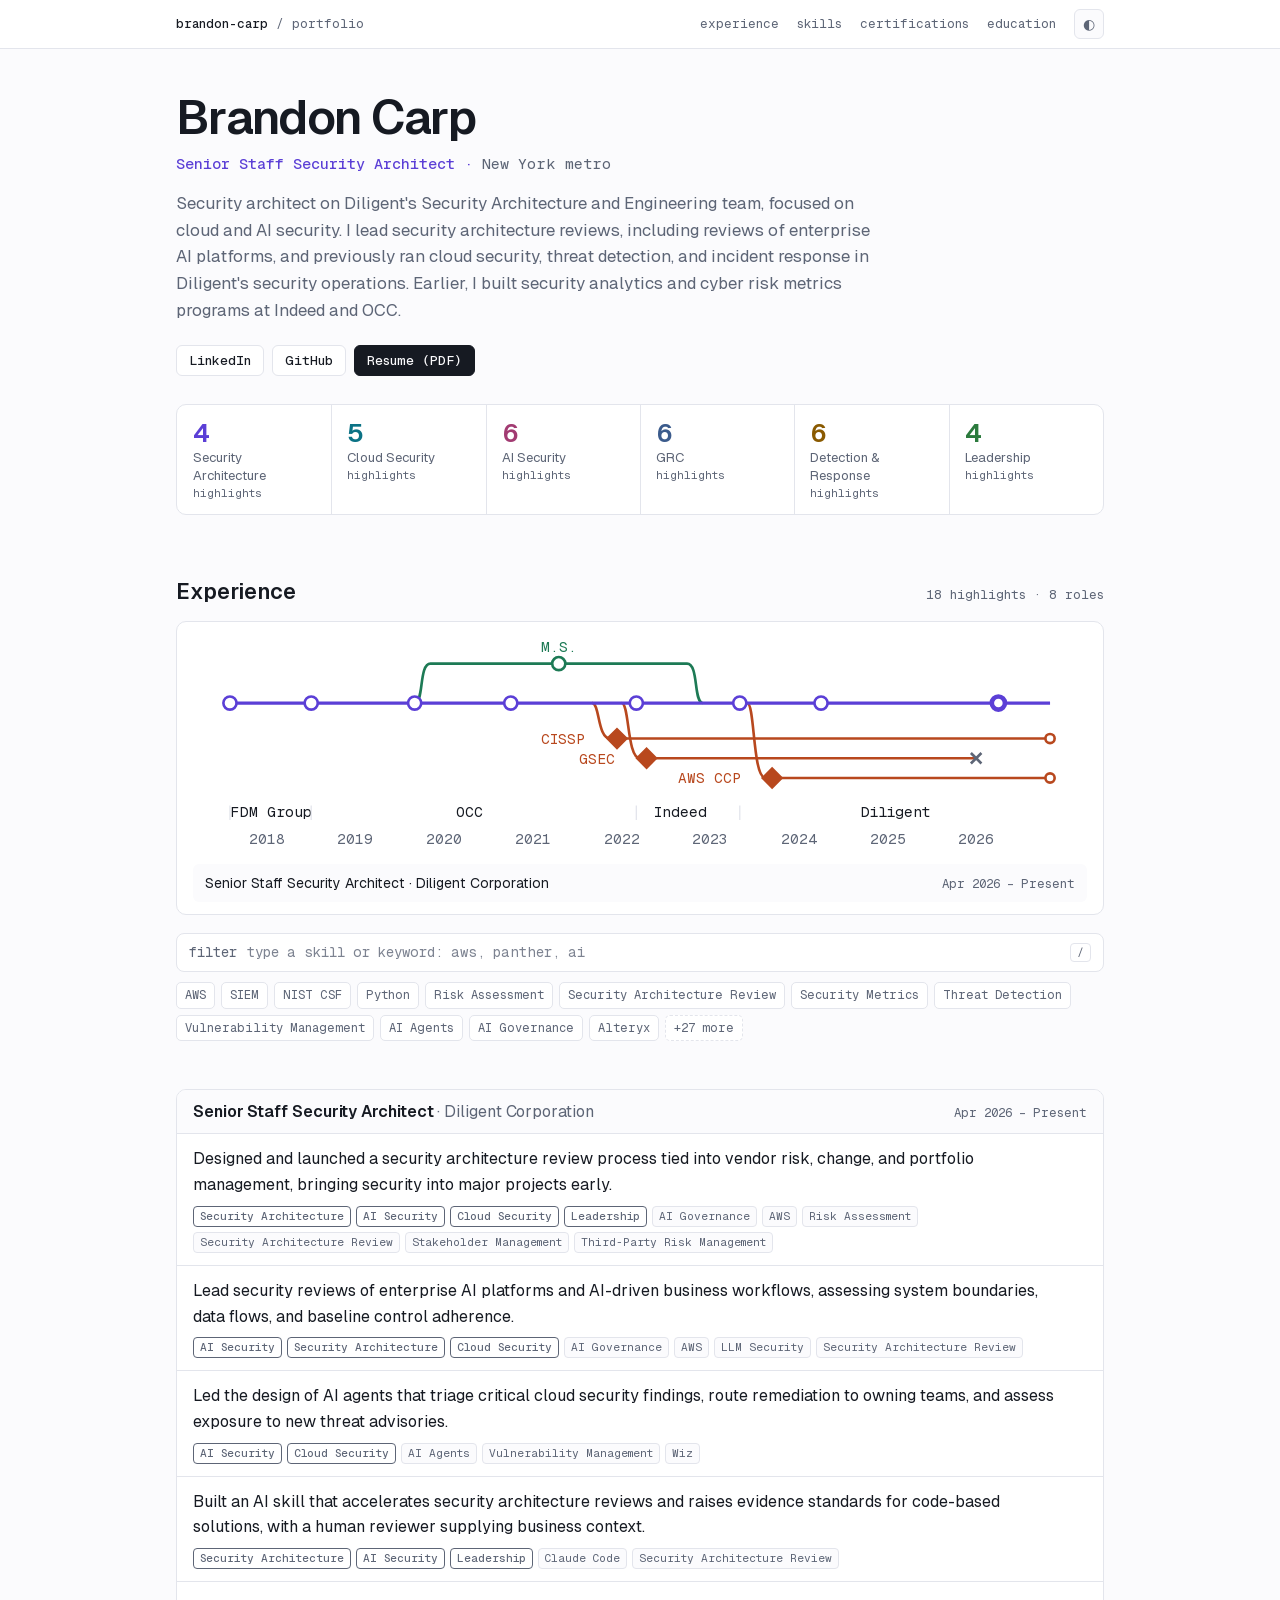
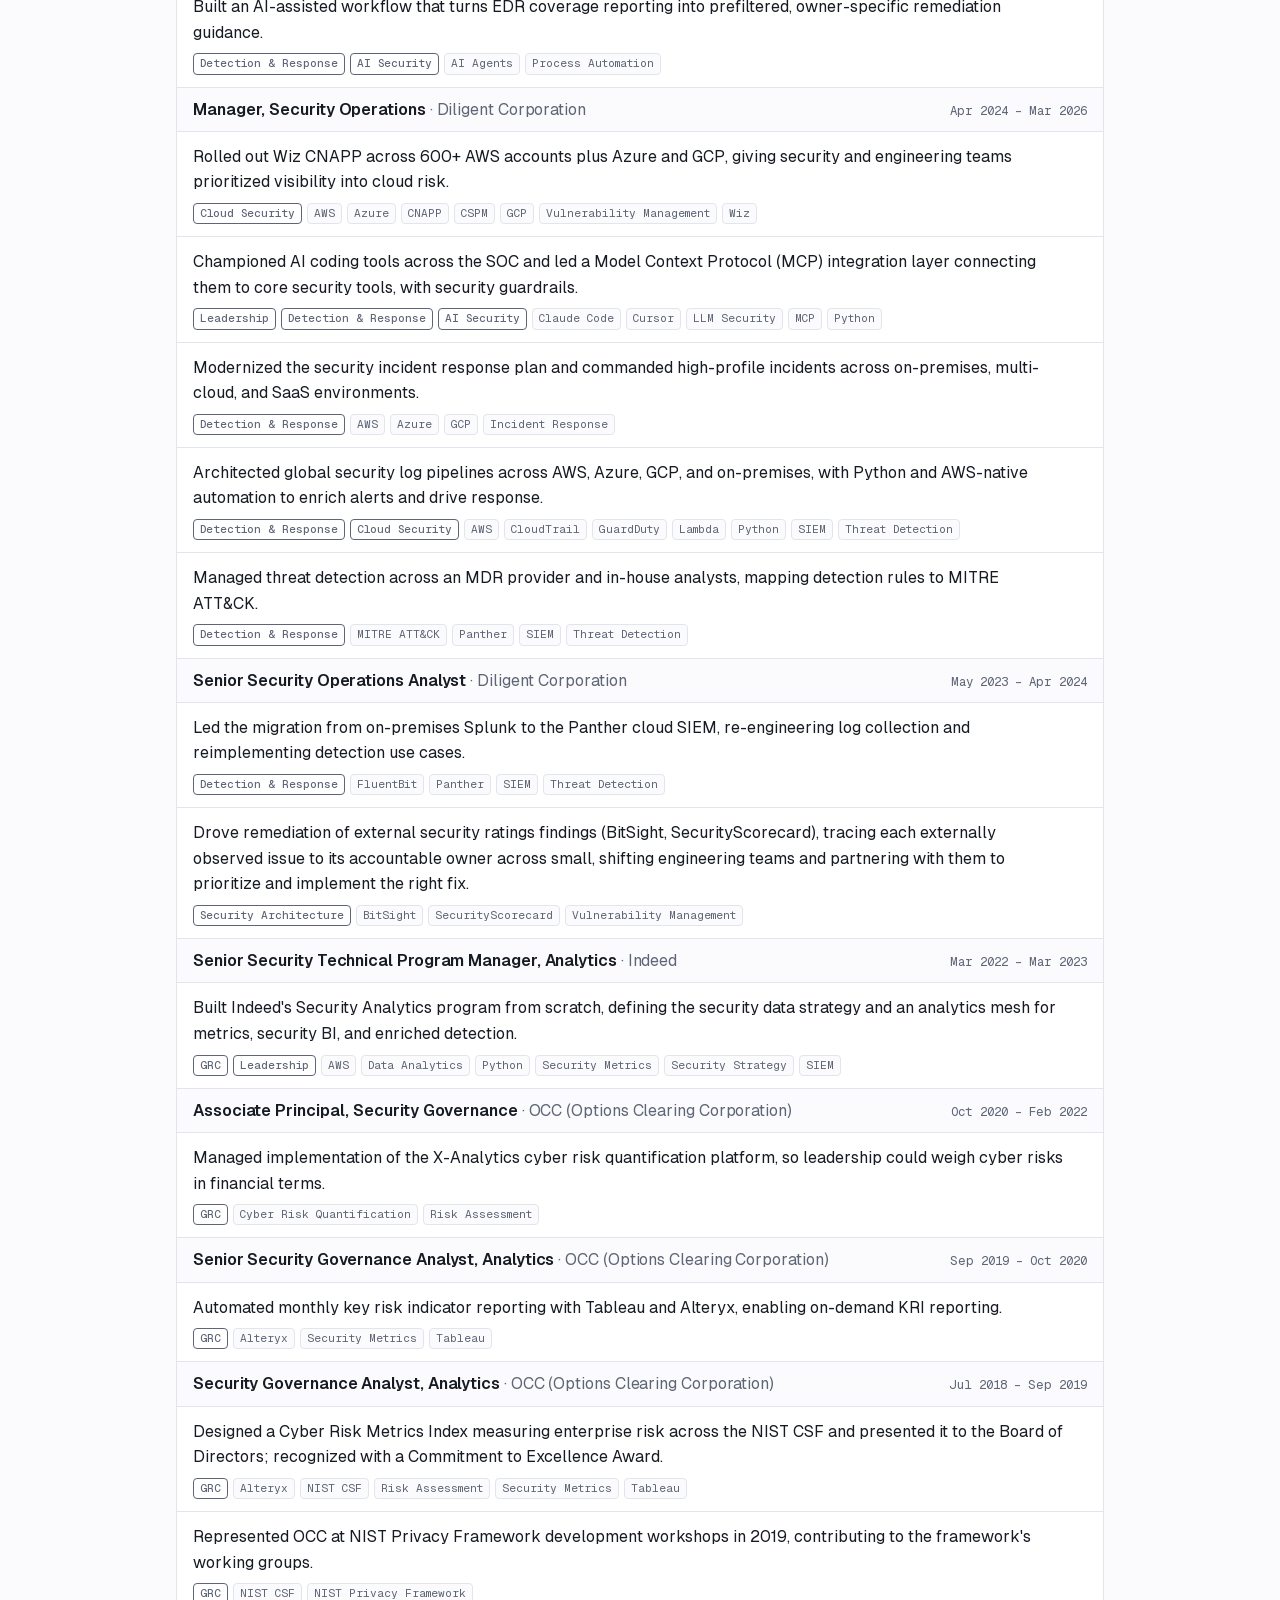
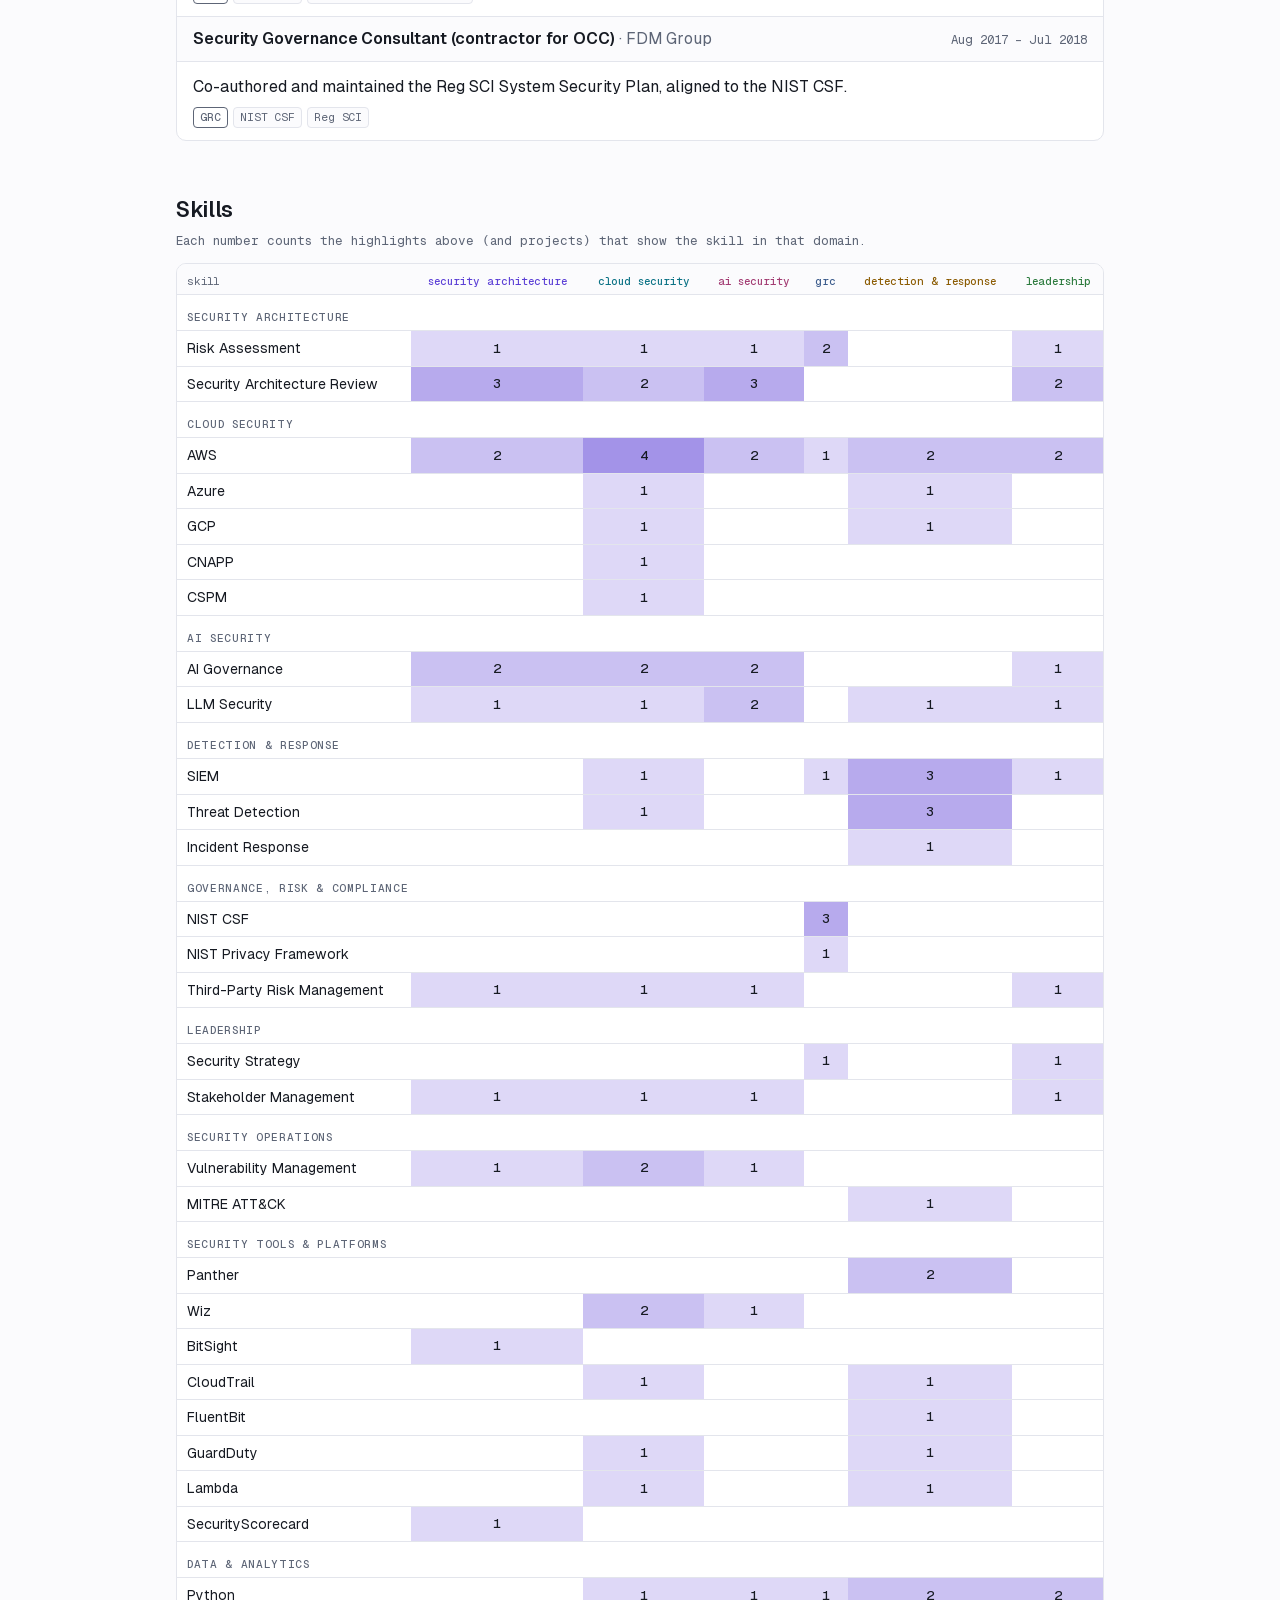
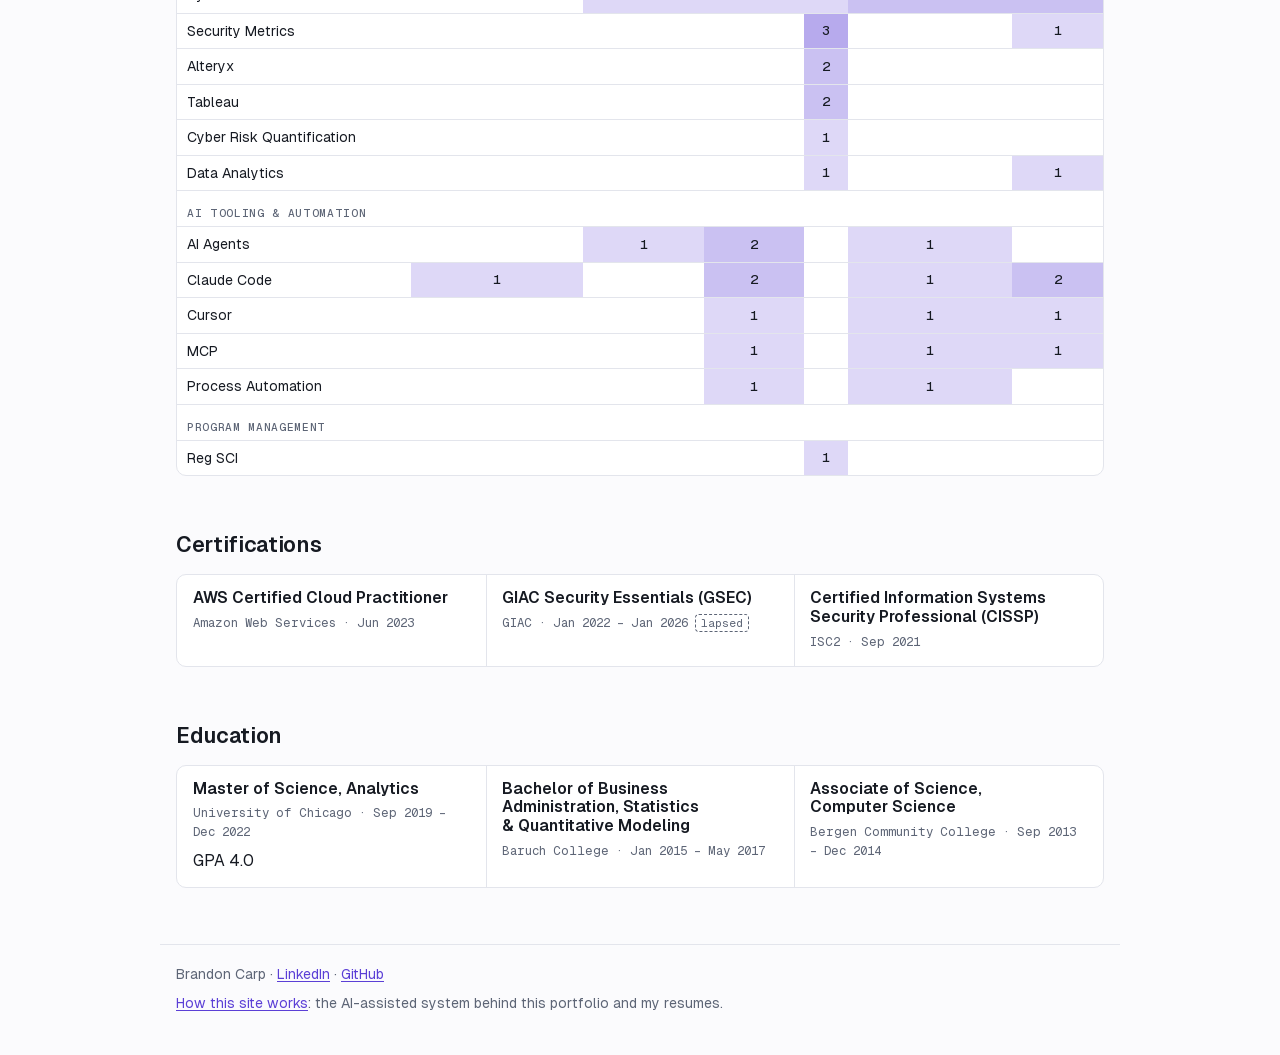
==== commit 1813c133: "site: publish from resume-management@5ccca9c" ====
--- a/index.html
+++ b/index.html
@@ -29,19 +29,19 @@
   "knowsAbout": [
     "AWS",
     "SIEM",
+    "NIST CSF",
     "Python",
     "Risk Assessment",
     "Security Architecture Review",
     "Security Metrics",
     "Threat Detection",
+    "Vulnerability Management",
     "AI Agents",
     "AI Governance",
+    "Alteryx",
     "Azure",
     "Claude Code",
-    "GCP",
-    "LLM Security",
-    "NIST CSF",
-    "Panther"
+    "GCP"
   ],
   "alumniOf": [
     {
@@ -102,7 +102,7 @@
 <a href="https://www.linkedin.com/in/brandoncarp" rel="me noopener">LinkedIn</a><a href="https://github.com/carpf1sh" rel="me noopener">GitHub</a><a class="resume-pdf" href="Brandon-Carp-Resume.pdf" download type="application/pdf">Resume (PDF)</a>    </nav>
     <ul class="domains" aria-label="Highlights by domain">
       <li><button type="button" class="dtile d-security-architecture" data-kind="domain" data-value="security-architecture" aria-pressed="false">
-        <b>3</b><span>Security Architecture</span><small>highlights</small>
+        <b>4</b><span>Security Architecture</span><small>highlights</small>
       </button></li>
       <li><button type="button" class="dtile d-cloud-security" data-kind="domain" data-value="cloud-security" aria-pressed="false">
         <b>5</b><span>Cloud Security</span><small>highlights</small>
@@ -111,7 +111,7 @@
         <b>6</b><span>AI Security</span><small>highlights</small>
       </button></li>
       <li><button type="button" class="dtile d-grc" data-kind="domain" data-value="grc" aria-pressed="false">
-        <b>5</b><span>GRC</span><small>highlights</small>
+        <b>6</b><span>GRC</span><small>highlights</small>
       </button></li>
       <li><button type="button" class="dtile d-detection-response" data-kind="domain" data-value="detection-response" aria-pressed="false">
         <b>6</b><span>Detection &amp; Response</span><small>highlights</small>
@@ -125,11 +125,11 @@
   <section id="experience" aria-labelledby="experience-h">
     <div class="sec-head">
       <h2 id="experience-h">Experience</h2>
-      <span class="count">16 highlights · 8 roles</span>
+      <span class="count">18 highlights · 8 roles</span>
     </div>
     <figure class="track">
-      <svg class="tk tk-wide" viewBox="0 0 680 166" role="group" aria-label="Career track, 2017 to now"><path class="tk-ln tk-ln-cert" d="M421.5 51C427.5 51,425.5 108,435.5 108H651.9"/><path class="tk-ln tk-ln-cert" d="M326 51C332 51,330 93,340 93H595.7"/><path class="tk-ln tk-ln-cert" d="M303.5 51C309.5 51,307.5 78,317.5 78H651.9"/><path class="tk-ln tk-ln-deg" d="M168.6 51C175.8 51,171.6 21,180.6 21H375.8C384.8 21,380.6 51,387.8 51"/><path class="tk-ln tk-ln-role" d="M28.1 51H651.9"/><text class="tk-tx tk-tx-deg" x="278.2" y="12" text-anchor="middle">M.S.</text><g class="tk-hit tk-degree" tabindex="0" role="img" aria-label="Master of Science, Analytics · University of Chicago · GPA 4.0, Sep 2019 – Dec 2022" data-detail="Master of Science, Analytics · University of Chicago · GPA 4.0" data-dates="Sep 2019 – Dec 2022"><title>Master of Science, Analytics · University of Chicago · GPA 4.0, Sep 2019 – Dec 2022</title><circle class="tk-dot tk-dot-deg" cx="278.2" cy="21" r="5"/></g><circle class="tk-tip tk-tip-cert" cx="651.9" cy="78" r="3.5"/><text class="tk-tx tk-tx-cert" x="298.5" y="82" text-anchor="end">CISSP</text><g class="tk-hit tk-cert" tabindex="0" role="img" aria-label="Certified Information Systems Security Professional (CISSP) · ISC2 · active, since Sep 2021" data-detail="Certified Information Systems Security Professional (CISSP) · ISC2 · active" data-dates="since Sep 2021"><title>Certified Information Systems Security Professional (CISSP) · ISC2 · active, since Sep 2021</title><rect class="tk-diamond" x="317.5" y="73" width="10" height="10" transform="rotate(45 322.5 78)"/></g><path class="tk-x" d="M591.7 89l8 8m0 -8l-8 8"/><text class="tk-tx tk-tx-cert" x="321" y="97" text-anchor="end">GSEC</text><g class="tk-hit tk-cert" tabindex="0" role="img" aria-label="GIAC Security Essentials (GSEC) · GIAC · lapsed, Jan 2022 – Jan 2026" data-detail="GIAC Security Essentials (GSEC) · GIAC · lapsed" data-dates="Jan 2022 – Jan 2026"><title>GIAC Security Essentials (GSEC) · GIAC · lapsed, Jan 2022 – Jan 2026</title><rect class="tk-diamond" x="340" y="88" width="10" height="10" transform="rotate(45 345 93)"/></g><circle class="tk-tip tk-tip-cert" cx="651.9" cy="108" r="3.5"/><text class="tk-tx tk-tx-cert" x="416.5" y="112" text-anchor="end">AWS CCP</text><g class="tk-hit tk-cert" tabindex="0" role="img" aria-label="AWS Certified Cloud Practitioner · Amazon Web Services · active, since Jun 2023" data-detail="AWS Certified Cloud Practitioner · Amazon Web Services · active" data-dates="since Jun 2023"><title>AWS Certified Cloud Practitioner · Amazon Web Services · active, since Jun 2023</title><rect class="tk-diamond" x="435.5" y="103" width="10" height="10" transform="rotate(45 440.5 108)"/></g><g class="tk-hit tk-role" tabindex="0" role="img" aria-label="Security Governance Consultant (contractor for OCC) · FDM Group, Aug 2017 – Jul 2018" data-detail="Security Governance Consultant (contractor for OCC) · FDM Group" data-dates="Aug 2017 – Jul 2018"><title>Security Governance Consultant (contractor for OCC) · FDM Group, Aug 2017 – Jul 2018</title><circle class="tk-dot" cx="28.1" cy="51" r="5"/></g><g class="tk-hit tk-role" tabindex="0" role="img" aria-label="Security Governance Analyst, Analytics · OCC (Options Clearing Corporation), Jul 2018 – Sep 2019" data-detail="Security Governance Analyst, Analytics · OCC (Options Clearing Corporation)" data-dates="Jul 2018 – Sep 2019"><title>Security Governance Analyst, Analytics · OCC (Options Clearing Corporation), Jul 2018 – Sep 2019</title><circle class="tk-dot" cx="89.9" cy="51" r="5"/></g><g class="tk-hit tk-role" tabindex="0" role="img" aria-label="Senior Security Governance Analyst, Analytics · OCC (Options Clearing Corporation), Sep 2019 – Oct 2020" data-detail="Senior Security Governance Analyst, Analytics · OCC (Options Clearing Corporation)" data-dates="Sep 2019 – Oct 2020"><title>Senior Security Governance Analyst, Analytics · OCC (Options Clearing Corporation), Sep 2019 – Oct 2020</title><circle class="tk-dot" cx="168.6" cy="51" r="5"/></g><g class="tk-hit tk-role" tabindex="0" role="img" aria-label="Associate Principal, Security Governance · OCC (Options Clearing Corporation), Oct 2020 – Mar 2022" data-detail="Associate Principal, Security Governance · OCC (Options Clearing Corporation)" data-dates="Oct 2020 – Mar 2022"><title>Associate Principal, Security Governance · OCC (Options Clearing Corporation), Oct 2020 – Mar 2022</title><circle class="tk-dot" cx="241.7" cy="51" r="5"/></g><g class="tk-hit tk-role" tabindex="0" role="img" aria-label="Senior Security Technical Program Manager, Analytics · Indeed, Mar 2022 – Mar 2023" data-detail="Senior Security Technical Program Manager, Analytics · Indeed" data-dates="Mar 2022 – Mar 2023"><title>Senior Security Technical Program Manager, Analytics · Indeed, Mar 2022 – Mar 2023</title><circle class="tk-dot" cx="337.2" cy="51" r="5"/></g><g class="tk-hit tk-role" tabindex="0" role="img" aria-label="Senior Security Operations Analyst · Diligent Corporation, May 2023 – Apr 2024" data-detail="Senior Security Operations Analyst · Diligent Corporation" data-dates="May 2023 – Apr 2024"><title>Senior Security Operations Analyst · Diligent Corporation, May 2023 – Apr 2024</title><circle class="tk-dot" cx="415.9" cy="51" r="5"/></g><g class="tk-hit tk-role" tabindex="0" role="img" aria-label="Manager, Security Operations · Diligent Corporation, Apr 2024 – Mar 2026" data-detail="Manager, Security Operations · Diligent Corporation" data-dates="Apr 2024 – Mar 2026"><title>Manager, Security Operations · Diligent Corporation, Apr 2024 – Mar 2026</title><circle class="tk-dot" cx="477.7" cy="51" r="5"/></g><g class="tk-hit tk-role tk-current" tabindex="0" role="img" aria-label="Senior Staff Security Architect · Diligent Corporation, Apr 2026 – Present" data-detail="Senior Staff Security Architect · Diligent Corporation" data-dates="Apr 2026 – Present"><title>Senior Staff Security Architect · Diligent Corporation, Apr 2026 – Present</title><circle class="tk-dot" cx="612.6" cy="51" r="5"/></g><path class="tk-tick" d="M28.1 129V140"/><text class="tk-tx" x="59" y="138" text-anchor="middle">FDM Group</text><path class="tk-tick" d="M89.9 129V140"/><text class="tk-tx" x="213.6" y="138" text-anchor="middle">OCC</text><path class="tk-tick" d="M337.2 129V140"/><text class="tk-tx" x="370.9" y="138" text-anchor="middle">Indeed</text><path class="tk-tick" d="M415.9 129V140"/><text class="tk-tx" x="533.9" y="138" text-anchor="middle">Diligent</text><text class="tk-tx tk-tx-muted" x="56.2" y="158" text-anchor="middle">2018</text><text class="tk-tx tk-tx-muted" x="123.6" y="158" text-anchor="middle">2019</text><text class="tk-tx tk-tx-muted" x="191.1" y="158" text-anchor="middle">2020</text><text class="tk-tx tk-tx-muted" x="258.5" y="158" text-anchor="middle">2021</text><text class="tk-tx tk-tx-muted" x="326" y="158" text-anchor="middle">2022</text><text class="tk-tx tk-tx-muted" x="393.4" y="158" text-anchor="middle">2023</text><text class="tk-tx tk-tx-muted" x="460.8" y="158" text-anchor="middle">2024</text><text class="tk-tx tk-tx-muted" x="528.3" y="158" text-anchor="middle">2025</text><text class="tk-tx tk-tx-muted" x="595.7" y="158" text-anchor="middle">2026</text></svg>
-      <svg class="tk tk-narrow" viewBox="0 0 340 563.4" role="group" aria-label="Career track, 2017 to now"><path class="tk-ln tk-ln-cert" d="M62 214.1C62 208.1,108 210.1,108 200.1V22.7"/><path class="tk-ln tk-ln-cert" d="M62 293.4C62 287.4,94 289.4,94 279.4V69.4"/><path class="tk-ln tk-ln-cert" d="M62 312.1C62 306.1,80 308.1,80 298.1V22.7"/><path class="tk-ln tk-ln-deg" d="M62 424.1C62 416.9,44 421.1,44 412.1V254.1C44 245.1,62 249.3,62 242.1"/><path class="tk-ln tk-ln-role" d="M62 540.7V22.7"/><g class="tk-hit tk-degree" tabindex="0" role="img" aria-label="Master of Science, Analytics · University of Chicago · GPA 4.0, Sep 2019 – Dec 2022" data-detail="Master of Science, Analytics · University of Chicago · GPA 4.0" data-dates="Sep 2019 – Dec 2022"><title>Master of Science, Analytics · University of Chicago · GPA 4.0, Sep 2019 – Dec 2022</title><circle class="tk-dot tk-dot-deg" cx="44" cy="333.1" r="5"/></g><circle class="tk-tip tk-tip-cert" cx="80" cy="22.7" r="3.5"/><g class="tk-hit tk-cert" tabindex="0" role="img" aria-label="Certified Information Systems Security Professional (CISSP) · ISC2 · active, since Sep 2021" data-detail="Certified Information Systems Security Professional (CISSP) · ISC2 · active" data-dates="since Sep 2021"><title>Certified Information Systems Security Professional (CISSP) · ISC2 · active, since Sep 2021</title><rect class="tk-diamond" x="75" y="288.1" width="10" height="10" transform="rotate(45 80 293.1)"/></g><path class="tk-x" d="M90 65.4l8 8m0 -8l-8 8"/><g class="tk-hit tk-cert" tabindex="0" role="img" aria-label="GIAC Security Essentials (GSEC) · GIAC · lapsed, Jan 2022 – Jan 2026" data-detail="GIAC Security Essentials (GSEC) · GIAC · lapsed" data-dates="Jan 2022 – Jan 2026"><title>GIAC Security Essentials (GSEC) · GIAC · lapsed, Jan 2022 – Jan 2026</title><rect class="tk-diamond" x="89" y="269.4" width="10" height="10" transform="rotate(45 94 274.4)"/></g><circle class="tk-tip tk-tip-cert" cx="108" cy="22.7" r="3.5"/><g class="tk-hit tk-cert" tabindex="0" role="img" aria-label="AWS Certified Cloud Practitioner · Amazon Web Services · active, since Jun 2023" data-detail="AWS Certified Cloud Practitioner · Amazon Web Services · active" data-dates="since Jun 2023"><title>AWS Certified Cloud Practitioner · Amazon Web Services · active, since Jun 2023</title><rect class="tk-diamond" x="103" y="190.1" width="10" height="10" transform="rotate(45 108 195.1)"/></g><g class="tk-hit tk-role" tabindex="0" role="img" aria-label="Security Governance Consultant (contractor for OCC) · FDM Group, Aug 2017 – Jul 2018" data-detail="Security Governance Consultant (contractor for OCC) · FDM Group" data-dates="Aug 2017 – Jul 2018"><title>Security Governance Consultant (contractor for OCC) · FDM Group, Aug 2017 – Jul 2018</title><circle class="tk-dot" cx="62" cy="540.7" r="5"/></g><g class="tk-hit tk-role" tabindex="0" role="img" aria-label="Security Governance Analyst, Analytics · OCC (Options Clearing Corporation), Jul 2018 – Sep 2019" data-detail="Security Governance Analyst, Analytics · OCC (Options Clearing Corporation)" data-dates="Jul 2018 – Sep 2019"><title>Security Governance Analyst, Analytics · OCC (Options Clearing Corporation), Jul 2018 – Sep 2019</title><circle class="tk-dot" cx="62" cy="489.4" r="5"/></g><g class="tk-hit tk-role" tabindex="0" role="img" aria-label="Senior Security Governance Analyst, Analytics · OCC (Options Clearing Corporation), Sep 2019 – Oct 2020" data-detail="Senior Security Governance Analyst, Analytics · OCC (Options Clearing Corporation)" data-dates="Sep 2019 – Oct 2020"><title>Senior Security Governance Analyst, Analytics · OCC (Options Clearing Corporation), Sep 2019 – Oct 2020</title><circle class="tk-dot" cx="62" cy="424.1" r="5"/></g><g class="tk-hit tk-role" tabindex="0" role="img" aria-label="Associate Principal, Security Governance · OCC (Options Clearing Corporation), Oct 2020 – Mar 2022" data-detail="Associate Principal, Security Governance · OCC (Options Clearing Corporation)" data-dates="Oct 2020 – Mar 2022"><title>Associate Principal, Security Governance · OCC (Options Clearing Corporation), Oct 2020 – Mar 2022</title><circle class="tk-dot" cx="62" cy="363.4" r="5"/></g><g class="tk-hit tk-role" tabindex="0" role="img" aria-label="Senior Security Technical Program Manager, Analytics · Indeed, Mar 2022 – Mar 2023" data-detail="Senior Security Technical Program Manager, Analytics · Indeed" data-dates="Mar 2022 – Mar 2023"><title>Senior Security Technical Program Manager, Analytics · Indeed, Mar 2022 – Mar 2023</title><circle class="tk-dot" cx="62" cy="284.1" r="5"/></g><g class="tk-hit tk-role" tabindex="0" role="img" aria-label="Senior Security Operations Analyst · Diligent Corporation, May 2023 – Apr 2024" data-detail="Senior Security Operations Analyst · Diligent Corporation" data-dates="May 2023 – Apr 2024"><title>Senior Security Operations Analyst · Diligent Corporation, May 2023 – Apr 2024</title><circle class="tk-dot" cx="62" cy="218.7" r="5"/></g><g class="tk-hit tk-role" tabindex="0" role="img" aria-label="Manager, Security Operations · Diligent Corporation, Apr 2024 – Mar 2026" data-detail="Manager, Security Operations · Diligent Corporation" data-dates="Apr 2024 – Mar 2026"><title>Manager, Security Operations · Diligent Corporation, Apr 2024 – Mar 2026</title><circle class="tk-dot" cx="62" cy="167.4" r="5"/></g><g class="tk-hit tk-role tk-current" tabindex="0" role="img" aria-label="Senior Staff Security Architect · Diligent Corporation, Apr 2026 – Present" data-detail="Senior Staff Security Architect · Diligent Corporation" data-dates="Apr 2026 – Present"><title>Senior Staff Security Architect · Diligent Corporation, Apr 2026 – Present</title><circle class="tk-dot" cx="62" cy="55.4" r="5"/></g><text class="tk-tx" x="124" y="124.7" text-anchor="start">Diligent</text><text class="tk-tx tk-tx-cert" x="124" y="199.1" text-anchor="start">AWS CCP</text><text class="tk-tx" x="124" y="260.1" text-anchor="start">Indeed</text><text class="tk-tx tk-tx-cert" x="124" y="278.4" text-anchor="start">GSEC</text><text class="tk-tx tk-tx-cert" x="124" y="297.1" text-anchor="start">CISSP</text><text class="tk-tx tk-tx-deg" x="124" y="337.1" text-anchor="start">M.S.</text><text class="tk-tx" x="124" y="390.7" text-anchor="start">OCC</text><text class="tk-tx" x="124" y="519.1" text-anchor="start">FDM Group</text><text class="tk-tx tk-tx-muted" x="0" y="521.4" text-anchor="start">2018</text><text class="tk-tx tk-tx-muted" x="0" y="465.4" text-anchor="start">2019</text><text class="tk-tx tk-tx-muted" x="0" y="409.4" text-anchor="start">2020</text><text class="tk-tx tk-tx-muted" x="0" y="353.4" text-anchor="start">2021</text><text class="tk-tx tk-tx-muted" x="0" y="297.4" text-anchor="start">2022</text><text class="tk-tx tk-tx-muted" x="0" y="241.4" text-anchor="start">2023</text><text class="tk-tx tk-tx-muted" x="0" y="185.4" text-anchor="start">2024</text><text class="tk-tx tk-tx-muted" x="0" y="129.4" text-anchor="start">2025</text><text class="tk-tx tk-tx-muted" x="0" y="73.4" text-anchor="start">2026</text></svg>
+      <svg class="tk tk-wide" viewBox="0 0 680 166" role="group" aria-label="Career track, 2017 to now"><path class="tk-ln tk-ln-cert" d="M421.5 51C427.5 51,425.5 108,435.5 108H651.9"/><path class="tk-ln tk-ln-cert" d="M326 51C332 51,330 93,340 93H595.7"/><path class="tk-ln tk-ln-cert" d="M303.5 51C309.5 51,307.5 78,317.5 78H651.9"/><path class="tk-ln tk-ln-deg" d="M168.6 51C175.8 51,171.6 21,180.6 21H375.8C384.8 21,380.6 51,387.8 51"/><path class="tk-ln tk-ln-role" d="M28.1 51H651.9"/><text class="tk-tx tk-tx-deg" x="278.2" y="12" text-anchor="middle">M.S.</text><a class="tk-hit tk-degree" href="#degree-master-of-science-analytics-university-of-chicago" aria-label="Master of Science, Analytics · University of Chicago · GPA 4.0, Sep 2019 – Dec 2022" data-detail="Master of Science, Analytics · University of Chicago · GPA 4.0" data-dates="Sep 2019 – Dec 2022"><title>Master of Science, Analytics · University of Chicago · GPA 4.0, Sep 2019 – Dec 2022</title><circle class="tk-dot tk-dot-deg" cx="278.2" cy="21" r="5"/></a><circle class="tk-tip tk-tip-cert" cx="651.9" cy="78" r="3.5"/><text class="tk-tx tk-tx-cert" x="298.5" y="82" text-anchor="end">CISSP</text><a class="tk-hit tk-cert" href="#cert-certified-information-systems-security-professional-cissp" aria-label="Certified Information Systems Security Professional (CISSP) · ISC2 · active, since Sep 2021" data-detail="Certified Information Systems Security Professional (CISSP) · ISC2 · active" data-dates="since Sep 2021"><title>Certified Information Systems Security Professional (CISSP) · ISC2 · active, since Sep 2021</title><rect class="tk-diamond" x="317.5" y="73" width="10" height="10" transform="rotate(45 322.5 78)"/></a><path class="tk-x" d="M591.7 89l8 8m0 -8l-8 8"/><text class="tk-tx tk-tx-cert" x="321" y="97" text-anchor="end">GSEC</text><a class="tk-hit tk-cert" href="#cert-giac-security-essentials-gsec" aria-label="GIAC Security Essentials (GSEC) · GIAC · lapsed, Jan 2022 – Jan 2026" data-detail="GIAC Security Essentials (GSEC) · GIAC · lapsed" data-dates="Jan 2022 – Jan 2026"><title>GIAC Security Essentials (GSEC) · GIAC · lapsed, Jan 2022 – Jan 2026</title><rect class="tk-diamond" x="340" y="88" width="10" height="10" transform="rotate(45 345 93)"/></a><circle class="tk-tip tk-tip-cert" cx="651.9" cy="108" r="3.5"/><text class="tk-tx tk-tx-cert" x="416.5" y="112" text-anchor="end">AWS CCP</text><a class="tk-hit tk-cert" href="#cert-aws-certified-cloud-practitioner" aria-label="AWS Certified Cloud Practitioner · Amazon Web Services · active, since Jun 2023" data-detail="AWS Certified Cloud Practitioner · Amazon Web Services · active" data-dates="since Jun 2023"><title>AWS Certified Cloud Practitioner · Amazon Web Services · active, since Jun 2023</title><rect class="tk-diamond" x="435.5" y="103" width="10" height="10" transform="rotate(45 440.5 108)"/></a><a class="tk-hit tk-role" href="#role-fdm-group-security-governance-consultant-contractor-for-occ" aria-label="Security Governance Consultant (contractor for OCC) · FDM Group, Aug 2017 – Jul 2018" data-detail="Security Governance Consultant (contractor for OCC) · FDM Group" data-dates="Aug 2017 – Jul 2018"><title>Security Governance Consultant (contractor for OCC) · FDM Group, Aug 2017 – Jul 2018</title><circle class="tk-dot" cx="28.1" cy="51" r="5"/></a><a class="tk-hit tk-role" href="#role-occ-options-clearing-corporation-security-governance-analyst-analytics" aria-label="Security Governance Analyst, Analytics · OCC (Options Clearing Corporation), Jul 2018 – Sep 2019" data-detail="Security Governance Analyst, Analytics · OCC (Options Clearing Corporation)" data-dates="Jul 2018 – Sep 2019"><title>Security Governance Analyst, Analytics · OCC (Options Clearing Corporation), Jul 2018 – Sep 2019</title><circle class="tk-dot" cx="89.9" cy="51" r="5"/></a><a class="tk-hit tk-role" href="#role-occ-options-clearing-corporation-senior-security-governance-analyst-analytics" aria-label="Senior Security Governance Analyst, Analytics · OCC (Options Clearing Corporation), Sep 2019 – Oct 2020" data-detail="Senior Security Governance Analyst, Analytics · OCC (Options Clearing Corporation)" data-dates="Sep 2019 – Oct 2020"><title>Senior Security Governance Analyst, Analytics · OCC (Options Clearing Corporation), Sep 2019 – Oct 2020</title><circle class="tk-dot" cx="168.6" cy="51" r="5"/></a><a class="tk-hit tk-role" href="#role-occ-options-clearing-corporation-associate-principal-security-governance" aria-label="Associate Principal, Security Governance · OCC (Options Clearing Corporation), Oct 2020 – Feb 2022" data-detail="Associate Principal, Security Governance · OCC (Options Clearing Corporation)" data-dates="Oct 2020 – Feb 2022"><title>Associate Principal, Security Governance · OCC (Options Clearing Corporation), Oct 2020 – Feb 2022</title><circle class="tk-dot" cx="241.7" cy="51" r="5"/></a><a class="tk-hit tk-role" href="#role-indeed-senior-security-technical-program-manager-analytics" aria-label="Senior Security Technical Program Manager, Analytics · Indeed, Mar 2022 – Mar 2023" data-detail="Senior Security Technical Program Manager, Analytics · Indeed" data-dates="Mar 2022 – Mar 2023"><title>Senior Security Technical Program Manager, Analytics · Indeed, Mar 2022 – Mar 2023</title><circle class="tk-dot" cx="337.2" cy="51" r="5"/></a><a class="tk-hit tk-role" href="#role-diligent-corporation-senior-security-operations-analyst" aria-label="Senior Security Operations Analyst · Diligent Corporation, May 2023 – Apr 2024" data-detail="Senior Security Operations Analyst · Diligent Corporation" data-dates="May 2023 – Apr 2024"><title>Senior Security Operations Analyst · Diligent Corporation, May 2023 – Apr 2024</title><circle class="tk-dot" cx="415.9" cy="51" r="5"/></a><a class="tk-hit tk-role" href="#role-diligent-corporation-manager-security-operations" aria-label="Manager, Security Operations · Diligent Corporation, Apr 2024 – Mar 2026" data-detail="Manager, Security Operations · Diligent Corporation" data-dates="Apr 2024 – Mar 2026"><title>Manager, Security Operations · Diligent Corporation, Apr 2024 – Mar 2026</title><circle class="tk-dot" cx="477.7" cy="51" r="5"/></a><a class="tk-hit tk-role tk-current" href="#role-diligent-corporation-senior-staff-security-architect" aria-label="Senior Staff Security Architect · Diligent Corporation, Apr 2026 – Present" data-detail="Senior Staff Security Architect · Diligent Corporation" data-dates="Apr 2026 – Present"><title>Senior Staff Security Architect · Diligent Corporation, Apr 2026 – Present</title><circle class="tk-dot" cx="612.6" cy="51" r="5"/></a><path class="tk-tick" d="M28.1 129V140"/><text class="tk-tx" x="59" y="138" text-anchor="middle">FDM Group</text><path class="tk-tick" d="M89.9 129V140"/><text class="tk-tx" x="210.7" y="138" text-anchor="middle">OCC</text><path class="tk-tick" d="M337.2 129V140"/><text class="tk-tx" x="370.9" y="138" text-anchor="middle">Indeed</text><path class="tk-tick" d="M415.9 129V140"/><text class="tk-tx" x="533.9" y="138" text-anchor="middle">Diligent</text><text class="tk-tx tk-tx-muted" x="56.2" y="158" text-anchor="middle">2018</text><text class="tk-tx tk-tx-muted" x="123.6" y="158" text-anchor="middle">2019</text><text class="tk-tx tk-tx-muted" x="191.1" y="158" text-anchor="middle">2020</text><text class="tk-tx tk-tx-muted" x="258.5" y="158" text-anchor="middle">2021</text><text class="tk-tx tk-tx-muted" x="326" y="158" text-anchor="middle">2022</text><text class="tk-tx tk-tx-muted" x="393.4" y="158" text-anchor="middle">2023</text><text class="tk-tx tk-tx-muted" x="460.8" y="158" text-anchor="middle">2024</text><text class="tk-tx tk-tx-muted" x="528.3" y="158" text-anchor="middle">2025</text><text class="tk-tx tk-tx-muted" x="595.7" y="158" text-anchor="middle">2026</text></svg>
+      <svg class="tk tk-narrow" viewBox="0 0 340 563.4" role="group" aria-label="Career track, 2017 to now"><path class="tk-ln tk-ln-cert" d="M62 214.1C62 208.1,108 210.1,108 200.1V22.7"/><path class="tk-ln tk-ln-cert" d="M62 293.4C62 287.4,94 289.4,94 279.4V69.4"/><path class="tk-ln tk-ln-cert" d="M62 312.1C62 306.1,80 308.1,80 298.1V22.7"/><path class="tk-ln tk-ln-deg" d="M62 424.1C62 416.9,44 421.1,44 412.1V254.1C44 245.1,62 249.3,62 242.1"/><path class="tk-ln tk-ln-role" d="M62 540.7V22.7"/><a class="tk-hit tk-degree" href="#degree-master-of-science-analytics-university-of-chicago" aria-label="Master of Science, Analytics · University of Chicago · GPA 4.0, Sep 2019 – Dec 2022" data-detail="Master of Science, Analytics · University of Chicago · GPA 4.0" data-dates="Sep 2019 – Dec 2022"><title>Master of Science, Analytics · University of Chicago · GPA 4.0, Sep 2019 – Dec 2022</title><circle class="tk-dot tk-dot-deg" cx="44" cy="333.1" r="5"/></a><circle class="tk-tip tk-tip-cert" cx="80" cy="22.7" r="3.5"/><a class="tk-hit tk-cert" href="#cert-certified-information-systems-security-professional-cissp" aria-label="Certified Information Systems Security Professional (CISSP) · ISC2 · active, since Sep 2021" data-detail="Certified Information Systems Security Professional (CISSP) · ISC2 · active" data-dates="since Sep 2021"><title>Certified Information Systems Security Professional (CISSP) · ISC2 · active, since Sep 2021</title><rect class="tk-diamond" x="75" y="288.1" width="10" height="10" transform="rotate(45 80 293.1)"/></a><path class="tk-x" d="M90 65.4l8 8m0 -8l-8 8"/><a class="tk-hit tk-cert" href="#cert-giac-security-essentials-gsec" aria-label="GIAC Security Essentials (GSEC) · GIAC · lapsed, Jan 2022 – Jan 2026" data-detail="GIAC Security Essentials (GSEC) · GIAC · lapsed" data-dates="Jan 2022 – Jan 2026"><title>GIAC Security Essentials (GSEC) · GIAC · lapsed, Jan 2022 – Jan 2026</title><rect class="tk-diamond" x="89" y="269.4" width="10" height="10" transform="rotate(45 94 274.4)"/></a><circle class="tk-tip tk-tip-cert" cx="108" cy="22.7" r="3.5"/><a class="tk-hit tk-cert" href="#cert-aws-certified-cloud-practitioner" aria-label="AWS Certified Cloud Practitioner · Amazon Web Services · active, since Jun 2023" data-detail="AWS Certified Cloud Practitioner · Amazon Web Services · active" data-dates="since Jun 2023"><title>AWS Certified Cloud Practitioner · Amazon Web Services · active, since Jun 2023</title><rect class="tk-diamond" x="103" y="190.1" width="10" height="10" transform="rotate(45 108 195.1)"/></a><a class="tk-hit tk-role" href="#role-fdm-group-security-governance-consultant-contractor-for-occ" aria-label="Security Governance Consultant (contractor for OCC) · FDM Group, Aug 2017 – Jul 2018" data-detail="Security Governance Consultant (contractor for OCC) · FDM Group" data-dates="Aug 2017 – Jul 2018"><title>Security Governance Consultant (contractor for OCC) · FDM Group, Aug 2017 – Jul 2018</title><circle class="tk-dot" cx="62" cy="540.7" r="5"/></a><a class="tk-hit tk-role" href="#role-occ-options-clearing-corporation-security-governance-analyst-analytics" aria-label="Security Governance Analyst, Analytics · OCC (Options Clearing Corporation), Jul 2018 – Sep 2019" data-detail="Security Governance Analyst, Analytics · OCC (Options Clearing Corporation)" data-dates="Jul 2018 – Sep 2019"><title>Security Governance Analyst, Analytics · OCC (Options Clearing Corporation), Jul 2018 – Sep 2019</title><circle class="tk-dot" cx="62" cy="489.4" r="5"/></a><a class="tk-hit tk-role" href="#role-occ-options-clearing-corporation-senior-security-governance-analyst-analytics" aria-label="Senior Security Governance Analyst, Analytics · OCC (Options Clearing Corporation), Sep 2019 – Oct 2020" data-detail="Senior Security Governance Analyst, Analytics · OCC (Options Clearing Corporation)" data-dates="Sep 2019 – Oct 2020"><title>Senior Security Governance Analyst, Analytics · OCC (Options Clearing Corporation), Sep 2019 – Oct 2020</title><circle class="tk-dot" cx="62" cy="424.1" r="5"/></a><a class="tk-hit tk-role" href="#role-occ-options-clearing-corporation-associate-principal-security-governance" aria-label="Associate Principal, Security Governance · OCC (Options Clearing Corporation), Oct 2020 – Feb 2022" data-detail="Associate Principal, Security Governance · OCC (Options Clearing Corporation)" data-dates="Oct 2020 – Feb 2022"><title>Associate Principal, Security Governance · OCC (Options Clearing Corporation), Oct 2020 – Feb 2022</title><circle class="tk-dot" cx="62" cy="363.4" r="5"/></a><a class="tk-hit tk-role" href="#role-indeed-senior-security-technical-program-manager-analytics" aria-label="Senior Security Technical Program Manager, Analytics · Indeed, Mar 2022 – Mar 2023" data-detail="Senior Security Technical Program Manager, Analytics · Indeed" data-dates="Mar 2022 – Mar 2023"><title>Senior Security Technical Program Manager, Analytics · Indeed, Mar 2022 – Mar 2023</title><circle class="tk-dot" cx="62" cy="284.1" r="5"/></a><a class="tk-hit tk-role" href="#role-diligent-corporation-senior-security-operations-analyst" aria-label="Senior Security Operations Analyst · Diligent Corporation, May 2023 – Apr 2024" data-detail="Senior Security Operations Analyst · Diligent Corporation" data-dates="May 2023 – Apr 2024"><title>Senior Security Operations Analyst · Diligent Corporation, May 2023 – Apr 2024</title><circle class="tk-dot" cx="62" cy="218.7" r="5"/></a><a class="tk-hit tk-role" href="#role-diligent-corporation-manager-security-operations" aria-label="Manager, Security Operations · Diligent Corporation, Apr 2024 – Mar 2026" data-detail="Manager, Security Operations · Diligent Corporation" data-dates="Apr 2024 – Mar 2026"><title>Manager, Security Operations · Diligent Corporation, Apr 2024 – Mar 2026</title><circle class="tk-dot" cx="62" cy="167.4" r="5"/></a><a class="tk-hit tk-role tk-current" href="#role-diligent-corporation-senior-staff-security-architect" aria-label="Senior Staff Security Architect · Diligent Corporation, Apr 2026 – Present" data-detail="Senior Staff Security Architect · Diligent Corporation" data-dates="Apr 2026 – Present"><title>Senior Staff Security Architect · Diligent Corporation, Apr 2026 – Present</title><circle class="tk-dot" cx="62" cy="55.4" r="5"/></a><text class="tk-tx" x="124" y="124.7" text-anchor="start">Diligent</text><text class="tk-tx tk-tx-cert" x="124" y="199.1" text-anchor="start">AWS CCP</text><text class="tk-tx" x="124" y="260.1" text-anchor="start">Indeed</text><text class="tk-tx tk-tx-cert" x="124" y="278.4" text-anchor="start">GSEC</text><text class="tk-tx tk-tx-cert" x="124" y="297.1" text-anchor="start">CISSP</text><text class="tk-tx tk-tx-deg" x="124" y="337.1" text-anchor="start">M.S.</text><text class="tk-tx" x="124" y="393.1" text-anchor="start">OCC</text><text class="tk-tx" x="124" y="519.1" text-anchor="start">FDM Group</text><text class="tk-tx tk-tx-muted" x="0" y="521.4" text-anchor="start">2018</text><text class="tk-tx tk-tx-muted" x="0" y="465.4" text-anchor="start">2019</text><text class="tk-tx tk-tx-muted" x="0" y="409.4" text-anchor="start">2020</text><text class="tk-tx tk-tx-muted" x="0" y="353.4" text-anchor="start">2021</text><text class="tk-tx tk-tx-muted" x="0" y="297.4" text-anchor="start">2022</text><text class="tk-tx tk-tx-muted" x="0" y="241.4" text-anchor="start">2023</text><text class="tk-tx tk-tx-muted" x="0" y="185.4" text-anchor="start">2024</text><text class="tk-tx tk-tx-muted" x="0" y="129.4" text-anchor="start">2025</text><text class="tk-tx tk-tx-muted" x="0" y="73.4" text-anchor="start">2026</text></svg>
       <figcaption class="tk-detail" aria-live="polite" hidden><span></span><time></time></figcaption>
     </figure>
     <div class="filters" hidden>
@@ -139,12 +139,12 @@
         <kbd aria-hidden="true">/</kbd>
       </div>
       <div class="chips skills" role="group" aria-label="Filter by skill">
-<button type="button" class="chip" data-kind="skill" data-value="aws" aria-pressed="false">AWS</button><button type="button" class="chip" data-kind="skill" data-value="siem" aria-pressed="false">SIEM</button><button type="button" class="chip" data-kind="skill" data-value="python" aria-pressed="false">Python</button><button type="button" class="chip" data-kind="skill" data-value="risk-assessment" aria-pressed="false">Risk Assessment</button><button type="button" class="chip" data-kind="skill" data-value="security-architecture-review" aria-pressed="false">Security Architecture Review</button><button type="button" class="chip" data-kind="skill" data-value="security-metrics" aria-pressed="false">Security Metrics</button><button type="button" class="chip" data-kind="skill" data-value="threat-detection" aria-pressed="false">Threat Detection</button><button type="button" class="chip" data-kind="skill" data-value="ai-agents" aria-pressed="false">AI Agents</button><button type="button" class="chip" data-kind="skill" data-value="ai-governance" aria-pressed="false">AI Governance</button><button type="button" class="chip" data-kind="skill" data-value="azure" aria-pressed="false">Azure</button><button type="button" class="chip" data-kind="skill" data-value="claude-code" aria-pressed="false">Claude Code</button><button type="button" class="chip" data-kind="skill" data-value="gcp" aria-pressed="false">GCP</button><button type="button" class="chip chip-extra" data-kind="skill" data-value="llm-security" aria-pressed="false">LLM Security</button><button type="button" class="chip chip-extra" data-kind="skill" data-value="nist-csf" aria-pressed="false">NIST CSF</button><button type="button" class="chip chip-extra" data-kind="skill" data-value="panther" aria-pressed="false">Panther</button><button type="button" class="chip chip-extra" data-kind="skill" data-value="vulnerability-management" aria-pressed="false">Vulnerability Management</button><button type="button" class="chip chip-extra" data-kind="skill" data-value="wiz" aria-pressed="false">Wiz</button><button type="button" class="chip chip-extra" data-kind="skill" data-value="alteryx" aria-pressed="false">Alteryx</button><button type="button" class="chip chip-extra" data-kind="skill" data-value="cloudtrail" aria-pressed="false">CloudTrail</button><button type="button" class="chip chip-extra" data-kind="skill" data-value="cnapp" aria-pressed="false">CNAPP</button><button type="button" class="chip chip-extra" data-kind="skill" data-value="cspm" aria-pressed="false">CSPM</button><button type="button" class="chip chip-extra" data-kind="skill" data-value="cursor" aria-pressed="false">Cursor</button><button type="button" class="chip chip-extra" data-kind="skill" data-value="cyber-risk-quantification" aria-pressed="false">Cyber Risk Quantification</button><button type="button" class="chip chip-extra" data-kind="skill" data-value="data-analytics" aria-pressed="false">Data Analytics</button><button type="button" class="chip chip-extra" data-kind="skill" data-value="fluentbit" aria-pressed="false">FluentBit</button><button type="button" class="chip chip-extra" data-kind="skill" data-value="guardduty" aria-pressed="false">GuardDuty</button><button type="button" class="chip chip-extra" data-kind="skill" data-value="incident-response" aria-pressed="false">Incident Response</button><button type="button" class="chip chip-extra" data-kind="skill" data-value="lambda" aria-pressed="false">Lambda</button><button type="button" class="chip chip-extra" data-kind="skill" data-value="mcp" aria-pressed="false">MCP</button><button type="button" class="chip chip-extra" data-kind="skill" data-value="mitre-att-ck" aria-pressed="false">MITRE ATT&amp;CK</button><button type="button" class="chip chip-extra" data-kind="skill" data-value="process-automation" aria-pressed="false">Process Automation</button><button type="button" class="chip chip-extra" data-kind="skill" data-value="reg-sci" aria-pressed="false">Reg SCI</button><button type="button" class="chip chip-extra" data-kind="skill" data-value="security-strategy" aria-pressed="false">Security Strategy</button><button type="button" class="chip chip-extra" data-kind="skill" data-value="stakeholder-management" aria-pressed="false">Stakeholder Management</button><button type="button" class="chip chip-extra" data-kind="skill" data-value="tableau" aria-pressed="false">Tableau</button><button type="button" class="chip chip-extra" data-kind="skill" data-value="third-party-risk-management" aria-pressed="false">Third-Party Risk Management</button><button type="button" class="chip chip-more" aria-expanded="false">+24 more</button>      </div>
+<button type="button" class="chip" data-kind="skill" data-value="aws" aria-pressed="false">AWS</button><button type="button" class="chip" data-kind="skill" data-value="siem" aria-pressed="false">SIEM</button><button type="button" class="chip" data-kind="skill" data-value="nist-csf" aria-pressed="false">NIST CSF</button><button type="button" class="chip" data-kind="skill" data-value="python" aria-pressed="false">Python</button><button type="button" class="chip" data-kind="skill" data-value="risk-assessment" aria-pressed="false">Risk Assessment</button><button type="button" class="chip" data-kind="skill" data-value="security-architecture-review" aria-pressed="false">Security Architecture Review</button><button type="button" class="chip" data-kind="skill" data-value="security-metrics" aria-pressed="false">Security Metrics</button><button type="button" class="chip" data-kind="skill" data-value="threat-detection" aria-pressed="false">Threat Detection</button><button type="button" class="chip" data-kind="skill" data-value="vulnerability-management" aria-pressed="false">Vulnerability Management</button><button type="button" class="chip" data-kind="skill" data-value="ai-agents" aria-pressed="false">AI Agents</button><button type="button" class="chip" data-kind="skill" data-value="ai-governance" aria-pressed="false">AI Governance</button><button type="button" class="chip" data-kind="skill" data-value="alteryx" aria-pressed="false">Alteryx</button><button type="button" class="chip chip-extra" data-kind="skill" data-value="azure" aria-pressed="false">Azure</button><button type="button" class="chip chip-extra" data-kind="skill" data-value="claude-code" aria-pressed="false">Claude Code</button><button type="button" class="chip chip-extra" data-kind="skill" data-value="gcp" aria-pressed="false">GCP</button><button type="button" class="chip chip-extra" data-kind="skill" data-value="llm-security" aria-pressed="false">LLM Security</button><button type="button" class="chip chip-extra" data-kind="skill" data-value="panther" aria-pressed="false">Panther</button><button type="button" class="chip chip-extra" data-kind="skill" data-value="tableau" aria-pressed="false">Tableau</button><button type="button" class="chip chip-extra" data-kind="skill" data-value="wiz" aria-pressed="false">Wiz</button><button type="button" class="chip chip-extra" data-kind="skill" data-value="bitsight" aria-pressed="false">BitSight</button><button type="button" class="chip chip-extra" data-kind="skill" data-value="cloudtrail" aria-pressed="false">CloudTrail</button><button type="button" class="chip chip-extra" data-kind="skill" data-value="cnapp" aria-pressed="false">CNAPP</button><button type="button" class="chip chip-extra" data-kind="skill" data-value="cspm" aria-pressed="false">CSPM</button><button type="button" class="chip chip-extra" data-kind="skill" data-value="cursor" aria-pressed="false">Cursor</button><button type="button" class="chip chip-extra" data-kind="skill" data-value="cyber-risk-quantification" aria-pressed="false">Cyber Risk Quantification</button><button type="button" class="chip chip-extra" data-kind="skill" data-value="data-analytics" aria-pressed="false">Data Analytics</button><button type="button" class="chip chip-extra" data-kind="skill" data-value="fluentbit" aria-pressed="false">FluentBit</button><button type="button" class="chip chip-extra" data-kind="skill" data-value="guardduty" aria-pressed="false">GuardDuty</button><button type="button" class="chip chip-extra" data-kind="skill" data-value="incident-response" aria-pressed="false">Incident Response</button><button type="button" class="chip chip-extra" data-kind="skill" data-value="lambda" aria-pressed="false">Lambda</button><button type="button" class="chip chip-extra" data-kind="skill" data-value="mcp" aria-pressed="false">MCP</button><button type="button" class="chip chip-extra" data-kind="skill" data-value="mitre-att-ck" aria-pressed="false">MITRE ATT&amp;CK</button><button type="button" class="chip chip-extra" data-kind="skill" data-value="nist-privacy-framework" aria-pressed="false">NIST Privacy Framework</button><button type="button" class="chip chip-extra" data-kind="skill" data-value="process-automation" aria-pressed="false">Process Automation</button><button type="button" class="chip chip-extra" data-kind="skill" data-value="reg-sci" aria-pressed="false">Reg SCI</button><button type="button" class="chip chip-extra" data-kind="skill" data-value="security-strategy" aria-pressed="false">Security Strategy</button><button type="button" class="chip chip-extra" data-kind="skill" data-value="securityscorecard" aria-pressed="false">SecurityScorecard</button><button type="button" class="chip chip-extra" data-kind="skill" data-value="stakeholder-management" aria-pressed="false">Stakeholder Management</button><button type="button" class="chip chip-extra" data-kind="skill" data-value="third-party-risk-management" aria-pressed="false">Third-Party Risk Management</button><button type="button" class="chip chip-more" aria-expanded="false">+27 more</button>      </div>
       <p class="filter-status" aria-live="polite"></p>
     </div>
 
     <ol class="timeline">
-      <li class="role">
+      <li class="role" id="role-diligent-corporation-senior-staff-security-architect">
         <div class="role-head">
           <h3>Senior Staff Security Architect <span class="employer">· Diligent Corporation</span></h3>
           <time>Apr 2026 – Present</time>
@@ -177,7 +177,7 @@
           </li>
         </ul>
       </li>
-      <li class="role">
+      <li class="role" id="role-diligent-corporation-manager-security-operations">
         <div class="role-head">
           <h3>Manager, Security Operations <span class="employer">· Diligent Corporation</span></h3>
           <time>Apr 2024 – Mar 2026</time>
@@ -210,7 +210,7 @@
           </li>
         </ul>
       </li>
-      <li class="role">
+      <li class="role" id="role-diligent-corporation-senior-security-operations-analyst">
         <div class="role-head">
           <h3>Senior Security Operations Analyst <span class="employer">· Diligent Corporation</span></h3>
           <time>May 2023 – Apr 2024</time>
@@ -221,9 +221,14 @@
             <p class="tags">
 <span class="pill d-detection-response">Detection &amp; Response</span><span class="tag">FluentBit</span><span class="tag">Panther</span><span class="tag">SIEM</span><span class="tag">Threat Detection</span>            </p>
           </li>
-        </ul>
-      </li>
-      <li class="role">
+          <li class="item" data-domains="security-architecture" data-skills="bitsight securityscorecard vulnerability-management">
+            <p>Drove remediation of external security ratings findings (BitSight, SecurityScorecard), tracing each externally observed issue to its accountable owner across small, shifting engineering teams and partnering with them to prioritize and implement the right fix.</p>
+            <p class="tags">
+<span class="pill d-security-architecture">Security Architecture</span><span class="tag">BitSight</span><span class="tag">SecurityScorecard</span><span class="tag">Vulnerability Management</span>            </p>
+          </li>
+        </ul>
+      </li>
+      <li class="role" id="role-indeed-senior-security-technical-program-manager-analytics">
         <div class="role-head">
           <h3>Senior Security Technical Program Manager, Analytics <span class="employer">· Indeed</span></h3>
           <time>Mar 2022 – Mar 2023</time>
@@ -236,10 +241,10 @@
           </li>
         </ul>
       </li>
-      <li class="role">
+      <li class="role" id="role-occ-options-clearing-corporation-associate-principal-security-governance">
         <div class="role-head">
           <h3>Associate Principal, Security Governance <span class="employer">· OCC (Options Clearing Corporation)</span></h3>
-          <time>Oct 2020 – Mar 2022</time>
+          <time>Oct 2020 – Feb 2022</time>
         </div>
         <ul class="items">
           <li class="item" data-domains="grc" data-skills="cyber-risk-quantification risk-assessment">
@@ -249,7 +254,7 @@
           </li>
         </ul>
       </li>
-      <li class="role">
+      <li class="role" id="role-occ-options-clearing-corporation-senior-security-governance-analyst-analytics">
         <div class="role-head">
           <h3>Senior Security Governance Analyst, Analytics <span class="employer">· OCC (Options Clearing Corporation)</span></h3>
           <time>Sep 2019 – Oct 2020</time>
@@ -262,20 +267,25 @@
           </li>
         </ul>
       </li>
-      <li class="role">
+      <li class="role" id="role-occ-options-clearing-corporation-security-governance-analyst-analytics">
         <div class="role-head">
           <h3>Security Governance Analyst, Analytics <span class="employer">· OCC (Options Clearing Corporation)</span></h3>
           <time>Jul 2018 – Sep 2019</time>
         </div>
         <ul class="items">
-          <li class="item" data-domains="grc" data-skills="nist-csf risk-assessment security-metrics">
+          <li class="item" data-domains="grc" data-skills="alteryx nist-csf risk-assessment security-metrics tableau">
             <p>Designed a Cyber Risk Metrics Index measuring enterprise risk across the NIST CSF and presented it to the Board of Directors; recognized with a Commitment to Excellence Award.</p>
             <p class="tags">
-<span class="pill d-grc">GRC</span><span class="tag">NIST CSF</span><span class="tag">Risk Assessment</span><span class="tag">Security Metrics</span>            </p>
-          </li>
-        </ul>
-      </li>
-      <li class="role">
+<span class="pill d-grc">GRC</span><span class="tag">Alteryx</span><span class="tag">NIST CSF</span><span class="tag">Risk Assessment</span><span class="tag">Security Metrics</span><span class="tag">Tableau</span>            </p>
+          </li>
+          <li class="item" data-domains="grc" data-skills="nist-csf nist-privacy-framework">
+            <p>Represented OCC at NIST Privacy Framework development workshops in 2019, contributing to the framework&#39;s working groups.</p>
+            <p class="tags">
+<span class="pill d-grc">GRC</span><span class="tag">NIST CSF</span><span class="tag">NIST Privacy Framework</span>            </p>
+          </li>
+        </ul>
+      </li>
+      <li class="role" id="role-fdm-group-security-governance-consultant-contractor-for-occ">
         <div class="role-head">
           <h3>Security Governance Consultant (contractor for OCC) <span class="employer">· FDM Group</span></h3>
           <time>Aug 2017 – Jul 2018</time>
@@ -352,7 +362,10 @@
           <tr class="cat"><th scope="rowgroup" colspan="7">Governance, Risk &amp; Compliance</th></tr>
           <tr>
             <th scope="row">NIST CSF</th>
-<td></td><td></td><td></td><td class="hit" style="--n: 2">2</td><td></td><td></td>          </tr>
+<td></td><td></td><td></td><td class="hit" style="--n: 3">3</td><td></td><td></td>          </tr>
+          <tr>
+            <th scope="row">NIST Privacy Framework</th>
+<td></td><td></td><td></td><td class="hit" style="--n: 1">1</td><td></td><td></td>          </tr>
           <tr>
             <th scope="row">Third-Party Risk Management</th>
 <td class="hit" style="--n: 1">1</td><td class="hit" style="--n: 1">1</td><td class="hit" style="--n: 1">1</td><td></td><td></td><td class="hit" style="--n: 1">1</td>          </tr>
@@ -370,7 +383,7 @@
           <tr class="cat"><th scope="rowgroup" colspan="7">Security Operations</th></tr>
           <tr>
             <th scope="row">Vulnerability Management</th>
-<td></td><td class="hit" style="--n: 2">2</td><td class="hit" style="--n: 1">1</td><td></td><td></td><td></td>          </tr>
+<td class="hit" style="--n: 1">1</td><td class="hit" style="--n: 2">2</td><td class="hit" style="--n: 1">1</td><td></td><td></td><td></td>          </tr>
           <tr>
             <th scope="row">MITRE ATT&amp;CK</th>
 <td></td><td></td><td></td><td></td><td class="hit" style="--n: 1">1</td><td></td>          </tr>
@@ -384,6 +397,9 @@
             <th scope="row">Wiz</th>
 <td></td><td class="hit" style="--n: 2">2</td><td class="hit" style="--n: 1">1</td><td></td><td></td><td></td>          </tr>
           <tr>
+            <th scope="row">BitSight</th>
+<td class="hit" style="--n: 1">1</td><td></td><td></td><td></td><td></td><td></td>          </tr>
+          <tr>
             <th scope="row">CloudTrail</th>
 <td></td><td class="hit" style="--n: 1">1</td><td></td><td></td><td class="hit" style="--n: 1">1</td><td></td>          </tr>
           <tr>
@@ -395,6 +411,9 @@
           <tr>
             <th scope="row">Lambda</th>
 <td></td><td class="hit" style="--n: 1">1</td><td></td><td></td><td class="hit" style="--n: 1">1</td><td></td>          </tr>
+          <tr>
+            <th scope="row">SecurityScorecard</th>
+<td class="hit" style="--n: 1">1</td><td></td><td></td><td></td><td></td><td></td>          </tr>
         </tbody>
         <tbody>
           <tr class="cat"><th scope="rowgroup" colspan="7">Data &amp; Analytics</th></tr>
@@ -406,16 +425,16 @@
 <td></td><td></td><td></td><td class="hit" style="--n: 3">3</td><td></td><td class="hit" style="--n: 1">1</td>          </tr>
           <tr>
             <th scope="row">Alteryx</th>
-<td></td><td></td><td></td><td class="hit" style="--n: 1">1</td><td></td><td></td>          </tr>
+<td></td><td></td><td></td><td class="hit" style="--n: 2">2</td><td></td><td></td>          </tr>
+          <tr>
+            <th scope="row">Tableau</th>
+<td></td><td></td><td></td><td class="hit" style="--n: 2">2</td><td></td><td></td>          </tr>
           <tr>
             <th scope="row">Cyber Risk Quantification</th>
 <td></td><td></td><td></td><td class="hit" style="--n: 1">1</td><td></td><td></td>          </tr>
           <tr>
             <th scope="row">Data Analytics</th>
 <td></td><td></td><td></td><td class="hit" style="--n: 1">1</td><td></td><td class="hit" style="--n: 1">1</td>          </tr>
-          <tr>
-            <th scope="row">Tableau</th>
-<td></td><td></td><td></td><td class="hit" style="--n: 1">1</td><td></td><td></td>          </tr>
         </tbody>
         <tbody>
           <tr class="cat"><th scope="rowgroup" colspan="7">AI Tooling &amp; Automation</th></tr>
@@ -448,15 +467,15 @@
   <section id="certifications" aria-labelledby="certifications-h">
     <div class="sec-head"><h2 id="certifications-h">Certifications</h2></div>
     <ul class="cards">
-      <li class="card">
+      <li class="card" id="cert-aws-certified-cloud-practitioner">
         <h3>AWS Certified Cloud Practitioner</h3>
         <p class="meta">Amazon Web Services · <time>Jun 2023</time></p>
       </li>
-      <li class="card">
+      <li class="card" id="cert-giac-security-essentials-gsec">
         <h3>GIAC Security Essentials (GSEC)</h3>
         <p class="meta">GIAC · <time>Jan 2022</time> – <time>Jan 2026</time> <span class="lapsed">lapsed</span></p>
       </li>
-      <li class="card">
+      <li class="card" id="cert-certified-information-systems-security-professional-cissp">
         <h3>Certified Information Systems Security Professional (CISSP)</h3>
         <p class="meta">ISC2 · <time>Sep 2021</time></p>
       </li>
@@ -467,15 +486,15 @@
   <section id="education" aria-labelledby="education-h">
     <div class="sec-head"><h2 id="education-h">Education</h2></div>
     <ul class="cards">
-      <li class="card">
+      <li class="card" id="degree-master-of-science-analytics-university-of-chicago">
         <h3>Master of Science, Analytics</h3>
         <p class="meta">University of Chicago · <time>Sep 2019 – Dec 2022</time></p>
 <p>GPA 4.0</p>      </li>
-      <li class="card">
+      <li class="card" id="degree-bachelor-of-business-administration-statistics-quantitative-modeling-baruch-college">
         <h3>Bachelor of Business Administration, Statistics &amp; Quantitative Modeling</h3>
         <p class="meta">Baruch College · <time>Jan 2015 – May 2017</time></p>
       </li>
-      <li class="card">
+      <li class="card" id="degree-associate-of-science-computer-science-bergen-community-college">
         <h3>Associate of Science, Computer Science</h3>
         <p class="meta">Bergen Community College · <time>Sep 2013 – Dec 2014</time></p>
       </li>
--- a/style.css
+++ b/style.css
@@ -156,6 +156,11 @@
 
 /* --- sections --- */
 section { margin: 56px 0; scroll-margin-top: 16px; }
+/* Entries the career track links to: land with room above, and flash so the eye finds them. */
+.role, .card { scroll-margin-top: 16px; }
+.role:target, .card:target { animation: tk-flash 1.6s ease-out; }
+@keyframes tk-flash { from { background: color-mix(in srgb, var(--accent) 14%, transparent); } }
+@media (prefers-reduced-motion: reduce) { .role:target, .card:target { animation: none; outline: 2px solid var(--accent); } }
 .sec-head { display: flex; flex-wrap: wrap; align-items: baseline; justify-content: space-between; gap: 4px 16px; margin-bottom: 16px; }
 h2 { font-size: 1.35rem; font-weight: 600; letter-spacing: -0.015em; margin: 0; }
 .sec-head .count, .note { font: 0.8rem var(--f-mono); color: var(--muted); }
@@ -181,7 +186,7 @@
 .tk-tx-deg { fill: var(--tk-degree); }
 .tk-tx-cert { fill: var(--tk-cert); }
 .tk-hit { outline: none; }
-.js .tk-hit { cursor: pointer; }
+.tk-hit { cursor: pointer; }
 .tk-hit:hover > *, .tk-hit:focus-visible > *, .tk-hit.on > * { stroke-width: 3.5; }
 .tk-hit:focus-visible > * { stroke: var(--text); }
 .tk-detail { display: flex; flex-wrap: wrap; align-items: baseline; justify-content: space-between; gap: 2px 16px;
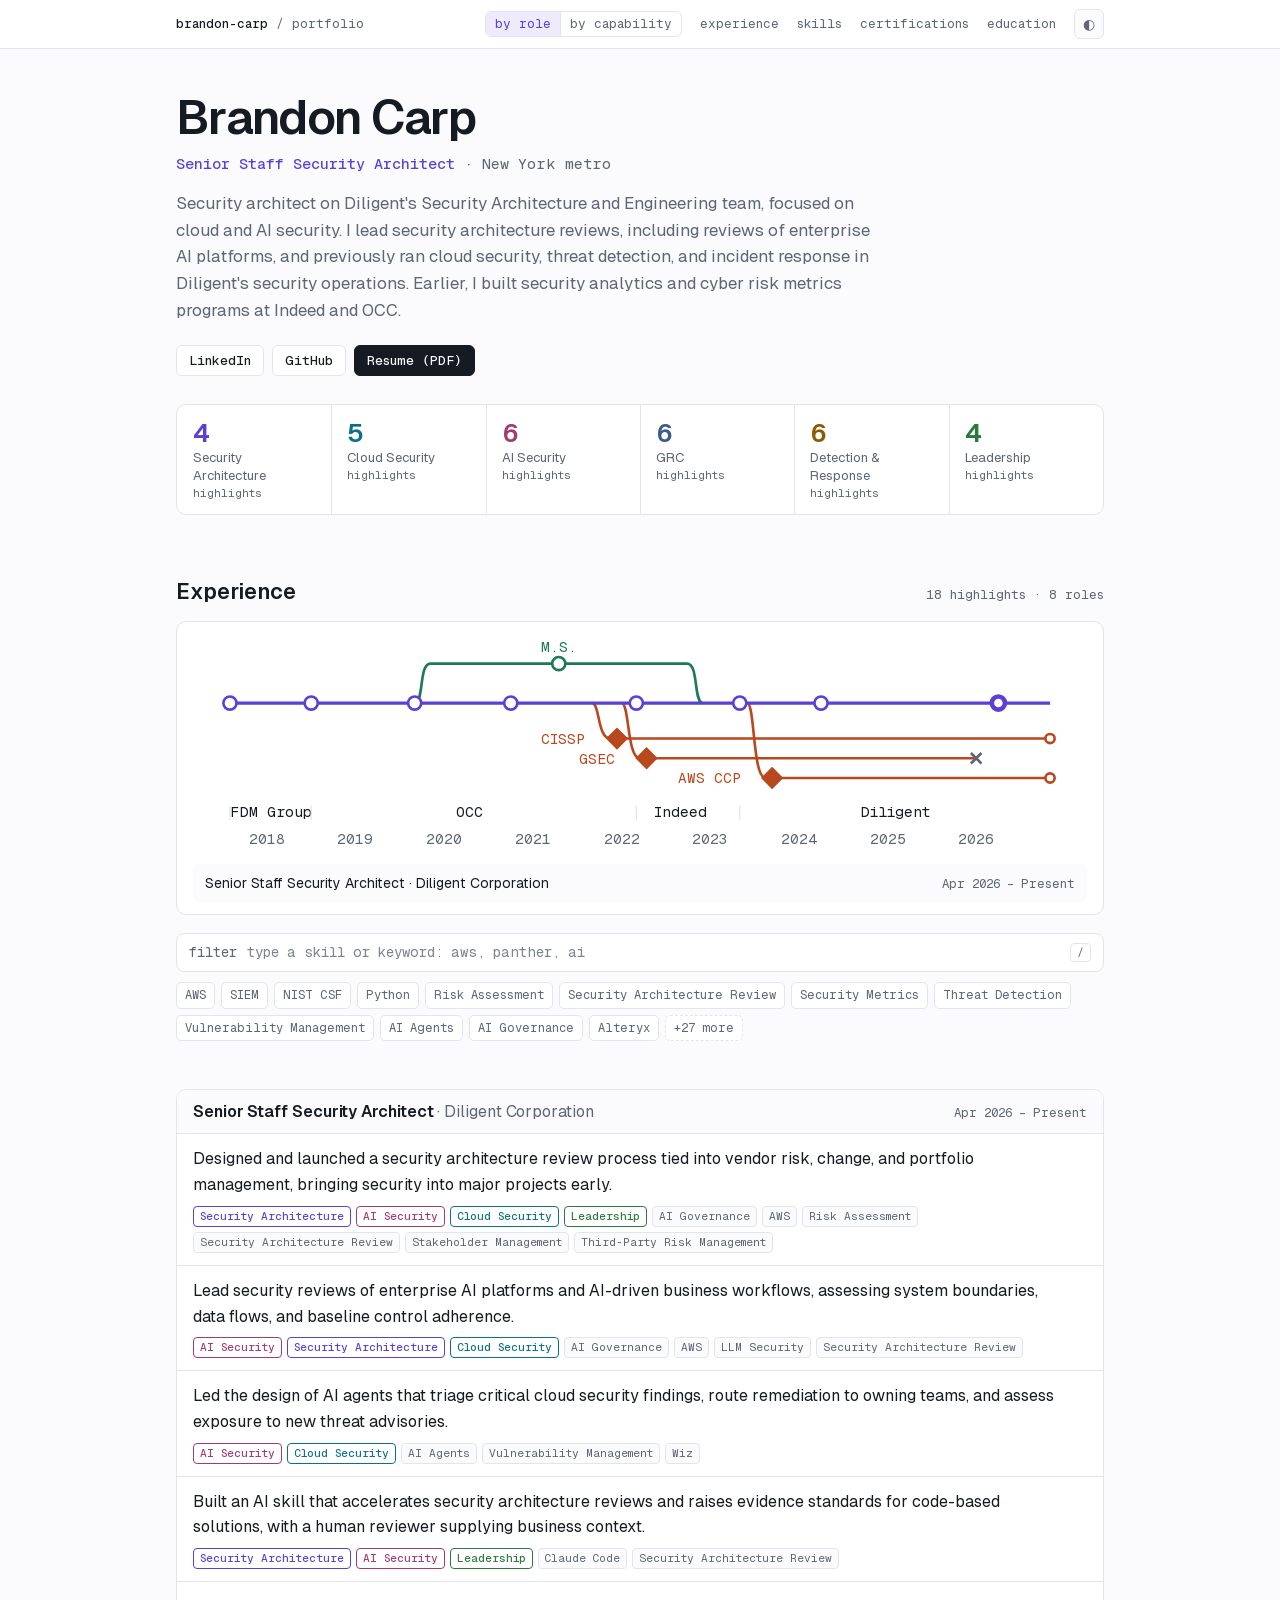
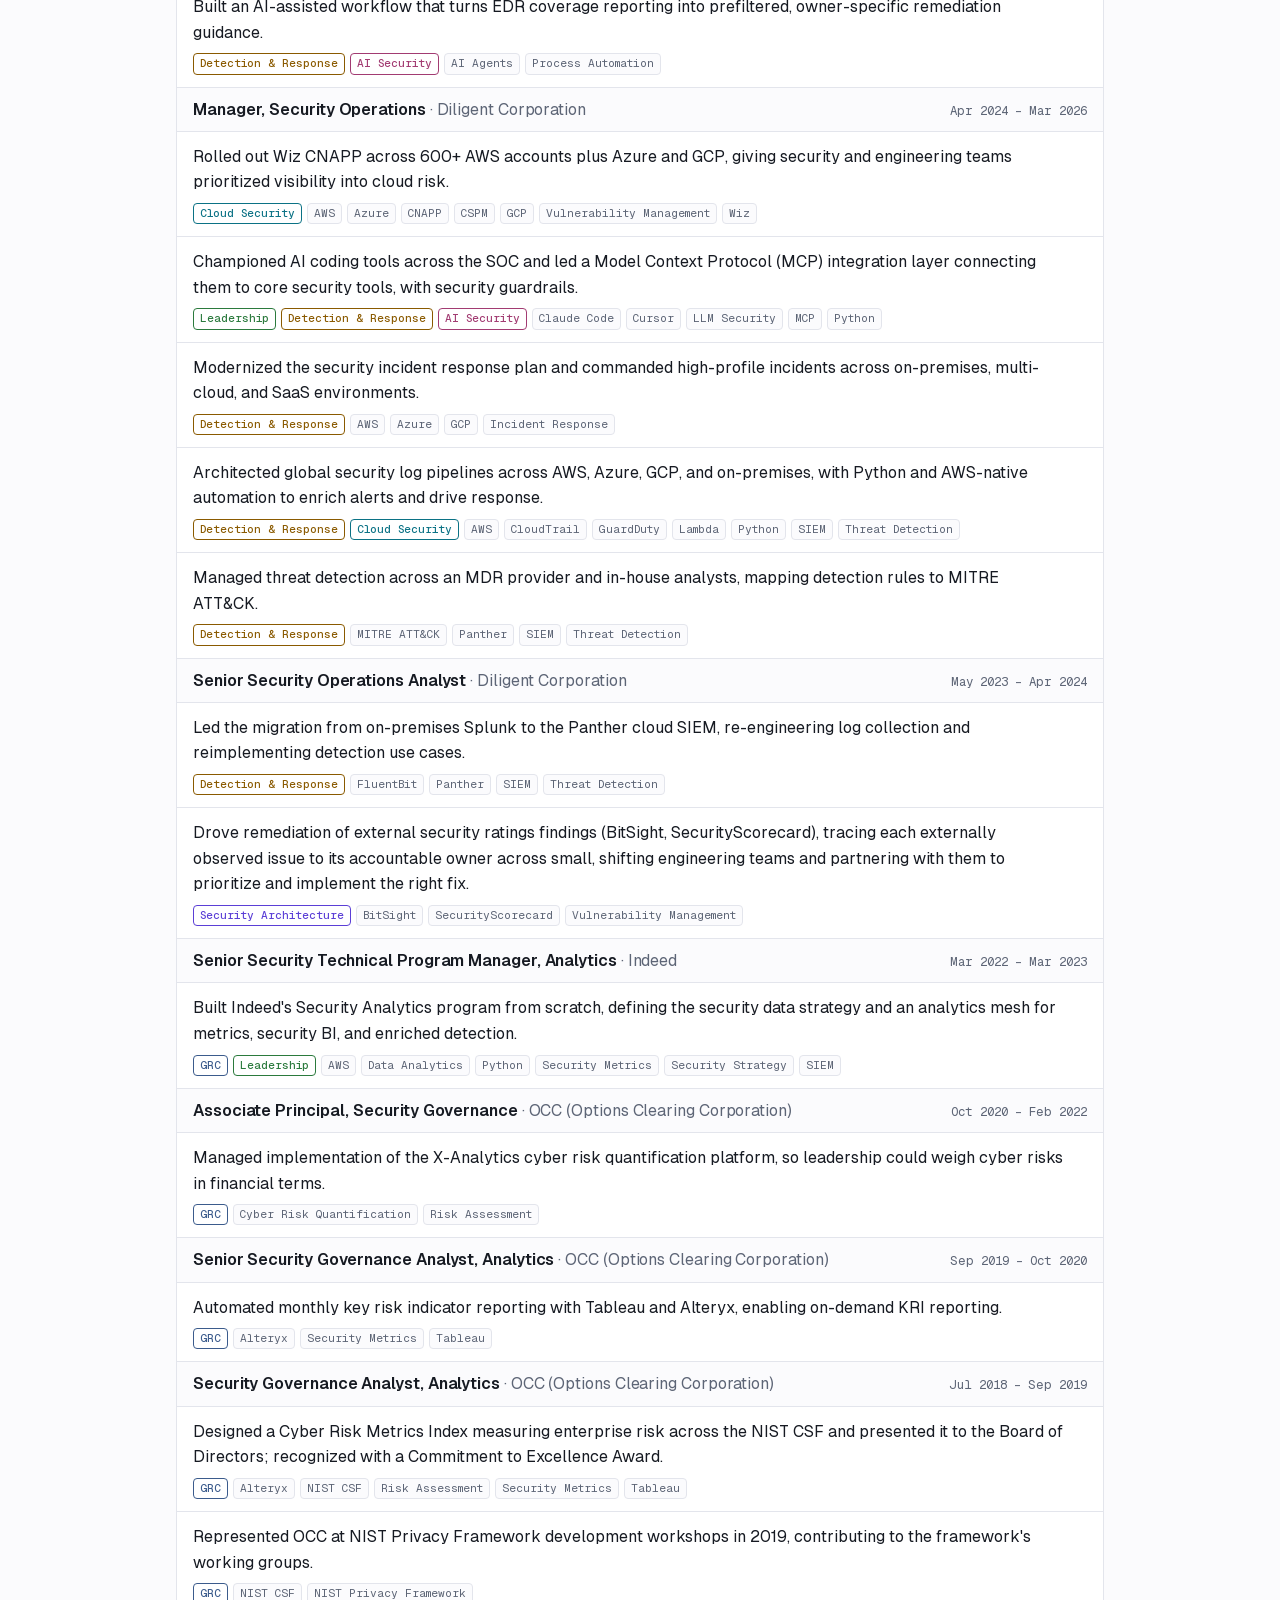
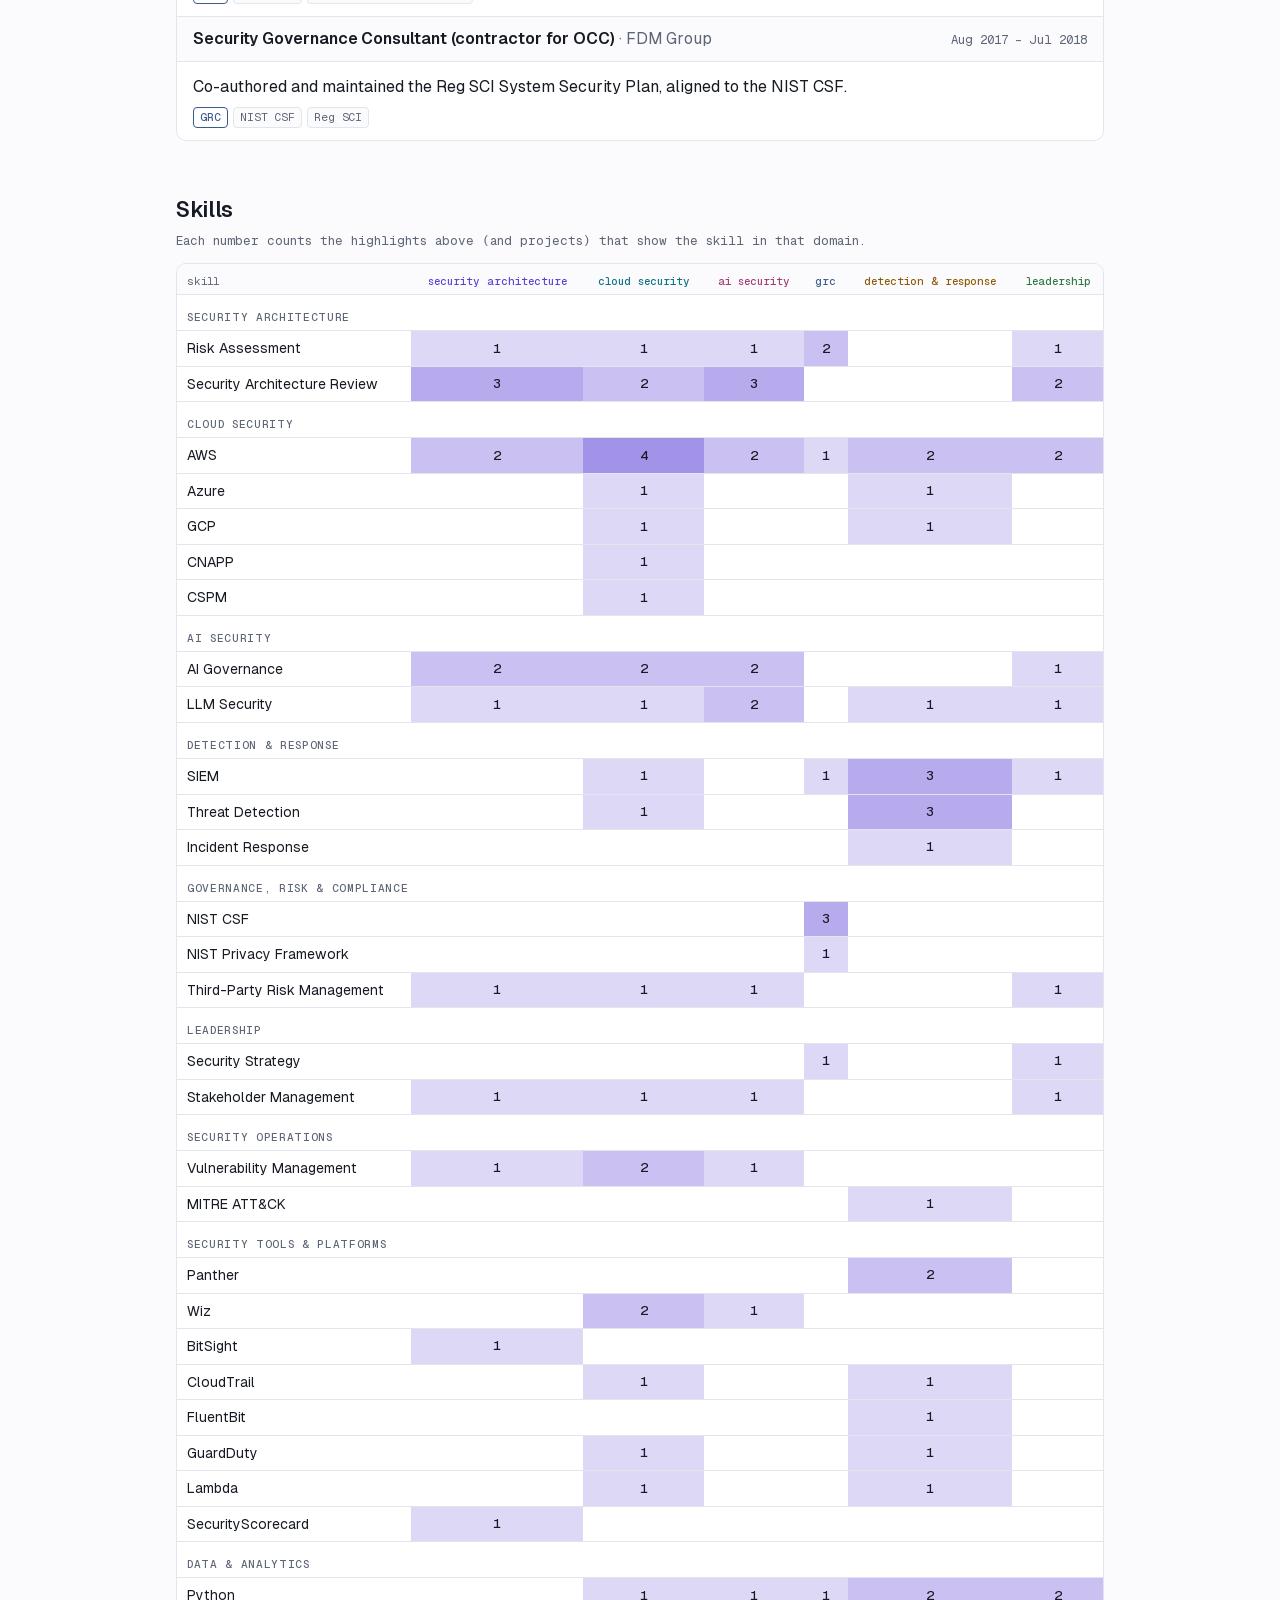
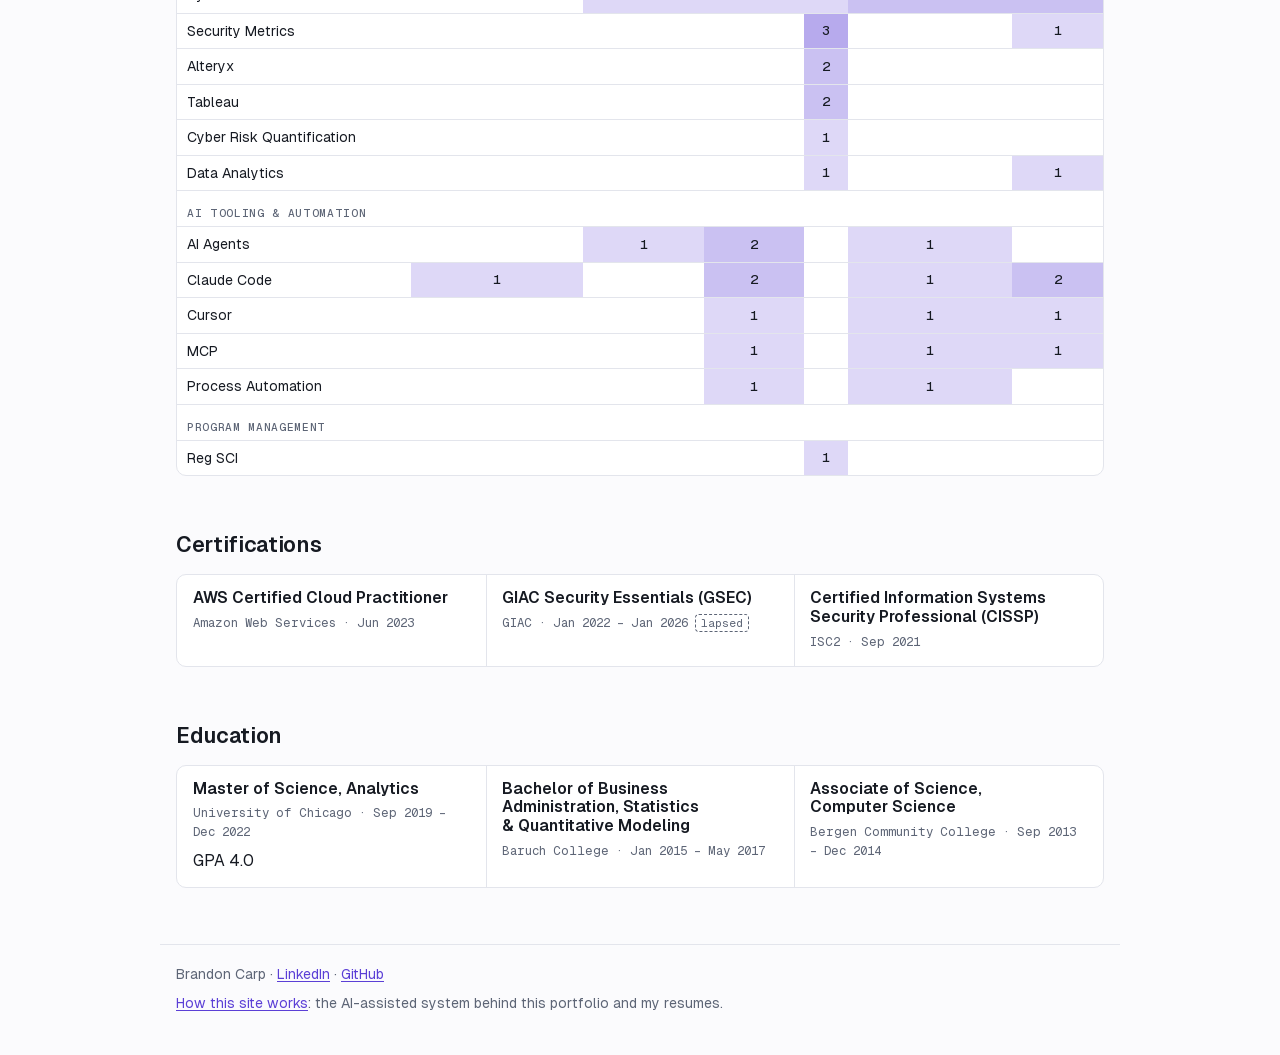
==== commit c4ec73d4: "site: publish from resume-management@253ec4c" ====
--- a/index.html
+++ b/index.html
@@ -88,7 +88,7 @@
   <div class="wrap">
     <a class="bar-id" href="./"><b>brandon-carp</b> / portfolio</a>
     <nav aria-label="Sections">
-      <a href="#experience">experience</a>
+<span class="views"><a href="./" aria-current="page">by role</a><a href="capabilities.html">by capability</a></span>      <a href="#experience">experience</a>
 <a href="#skills">skills</a><a href="#certifications">certifications</a><a href="#education">education</a>      <button class="theme" type="button" aria-label="Toggle dark mode" hidden>◐</button>
     </nav>
   </div>
--- a/style.css
+++ b/style.css
@@ -32,6 +32,11 @@
   --d-detection-response: #8a5a00;
   --d-grc: #3b5b8c;
   --d-leadership: #2b7a3d;
+  --d-appsec: #c0362c;
+  --d-iam: #1f64b0;
+  --d-devsecops: #5f6b00;
+  --d-data-security: #a34a14;
+  --d-network-security: #7a3aa8;
   --d-other: #5d6576;
   /* career track: degrees and certifications (roles use --accent) */
   --tk-degree: #1d7a55;
@@ -56,6 +61,11 @@
     --d-detection-response: #f2c26b;
     --d-grc: #9db8e6;
     --d-leadership: #8fd6a0;
+    --d-appsec: #ff958a;
+    --d-iam: #8cc0ff;
+    --d-devsecops: #c8d26a;
+    --d-data-security: #f5ac7c;
+    --d-network-security: #d3a8ff;
     --d-other: #8d95a8;
     --tk-degree: #6fd3a5;
     --tk-cert: #f4a27a;
@@ -77,6 +87,11 @@
   --d-detection-response: #f2c26b;
   --d-grc: #9db8e6;
   --d-leadership: #8fd6a0;
+  --d-appsec: #ff958a;
+  --d-iam: #8cc0ff;
+  --d-devsecops: #c8d26a;
+  --d-data-security: #f5ac7c;
+  --d-network-security: #d3a8ff;
   --d-other: #8d95a8;
   --tk-degree: #6fd3a5;
   --tk-cert: #f4a27a;
@@ -153,6 +168,11 @@
 .d-detection-response { --c: var(--d-detection-response); }
 .d-grc { --c: var(--d-grc); }
 .d-leadership { --c: var(--d-leadership); }
+.d-appsec { --c: var(--d-appsec); }
+.d-iam { --c: var(--d-iam); }
+.d-devsecops { --c: var(--d-devsecops); }
+.d-data-security { --c: var(--d-data-security); }
+.d-network-security { --c: var(--d-network-security); }
 
 /* --- sections --- */
 section { margin: 56px 0; scroll-margin-top: 16px; }
@@ -244,8 +264,7 @@
 .tags { display: flex; flex-wrap: wrap; gap: 5px; }
 .item .tags { grid-column: 1 / -1; }
 .pill {
-  --c: var(--d-other);
-  font: 500 0.7rem/1 var(--f-mono); color: var(--c); border: 1px solid currentColor; border-radius: 4px;
+  font: 500 0.7rem/1 var(--f-mono); color: var(--c, var(--d-other)); border: 1px solid currentColor; border-radius: 4px;
   padding: 4px 6px; background: var(--surface); white-space: nowrap;
 }
 .tag { font: 0.7rem/1 var(--f-mono); color: var(--muted); background: var(--bg); border: 1px solid var(--line); border-radius: 4px; padding: 4px 6px; }
@@ -273,6 +292,49 @@
 .card p { margin-top: 6px; }
 .card .tags { margin-top: 10px; }
 .meta { font: 0.78rem/1.5 var(--f-mono); color: var(--muted); }
+
+/* --- view switch (by role / by capability) --- */
+.views { display: inline-flex; border: 1px solid var(--line); border-radius: 6px; overflow: hidden; }
+.bar nav .views a { padding: 6px 9px; }
+.bar nav .views a + a { border-left: 1px solid var(--line); }
+.bar nav .views a[aria-current="page"] { background: var(--accent-wash); color: var(--accent); }
+
+/* --- capabilities.html --- */
+.capmap { list-style: none; margin: 0; padding: 0; border: 1px solid var(--line); border-radius: 10px; background: var(--surface); overflow: hidden; }
+.capmap li + li { border-top: 1px solid var(--line); }
+.capmap a {
+  display: grid; grid-template-columns: minmax(0, 11rem) minmax(0, 1fr) 2.5ch 8ch; align-items: center; gap: 4px 14px;
+  padding: 9px 16px; color: inherit; text-decoration: none; font-size: 0.9rem;
+}
+.capmap a:hover { background: var(--bg); }
+.cm-bar { height: 8px; border-radius: 4px; background: var(--bg); overflow: hidden; }
+.cm-bar i { display: block; height: 100%; width: var(--w); background: var(--c, var(--d-other)); border-radius: 4px; }
+.cm-n { font: 600 0.9rem var(--f-mono); color: var(--c, var(--d-other)); text-align: right; font-variant-numeric: tabular-nums; }
+.cm-span { font: 0.76rem var(--f-mono); color: var(--muted); text-align: right; white-space: nowrap; }
+.cap .sec-head h2 { display: flex; align-items: center; gap: 10px; }
+.cap .sec-head h2::before { content: ""; width: 10px; height: 10px; border-radius: 3px; background: var(--c); flex: none; }
+.cap-skills { margin: -6px 0 12px; }
+.evidence { list-style: none; margin: 0; padding: 0; border: 1px solid var(--line); border-top: 2px solid var(--c); border-radius: 10px; background: var(--surface); overflow: hidden; }
+.evidence li + li { border-top: 1px solid var(--line); }
+.ev summary {
+  display: grid; grid-template-columns: 1.2ch minmax(0, 1fr) auto; gap: 4px 12px; align-items: baseline;
+  padding: 11px 16px; cursor: pointer; list-style: none;
+}
+.ev summary::-webkit-details-marker { display: none; }
+.ev summary::before { content: "›"; font-family: var(--f-mono); color: var(--muted); display: inline-block; }
+.ev[open] summary::before { transform: rotate(90deg); color: var(--c); }
+.ev summary:hover { background: var(--bg); }
+.ev summary time { font: 0.78rem var(--f-mono); color: var(--muted); font-variant-numeric: tabular-nums; }
+.ev-more { display: grid; gap: 8px; padding: 0 16px 12px calc(16px + 1.2ch + 12px); }
+.ev-more .meta a { color: var(--text); text-decoration-color: var(--line); }
+.ev-more .meta a:hover { color: var(--accent); }
+a.pill { text-decoration: none; }
+a.pill:hover { background: var(--bg); }
+@media (max-width: 600px) {
+  .capmap a { grid-template-columns: minmax(0, 1fr) 2.5ch; }
+  .cm-bar { grid-column: 1 / -1; grid-row: 2; }
+  .cm-span { display: none; }
+}
 
 /* --- footer --- */
 .foot { color: var(--muted); font-size: 0.88rem; border-top: 1px solid var(--line); padding-top: 18px; padding-bottom: 40px; display: grid; gap: 6px; }
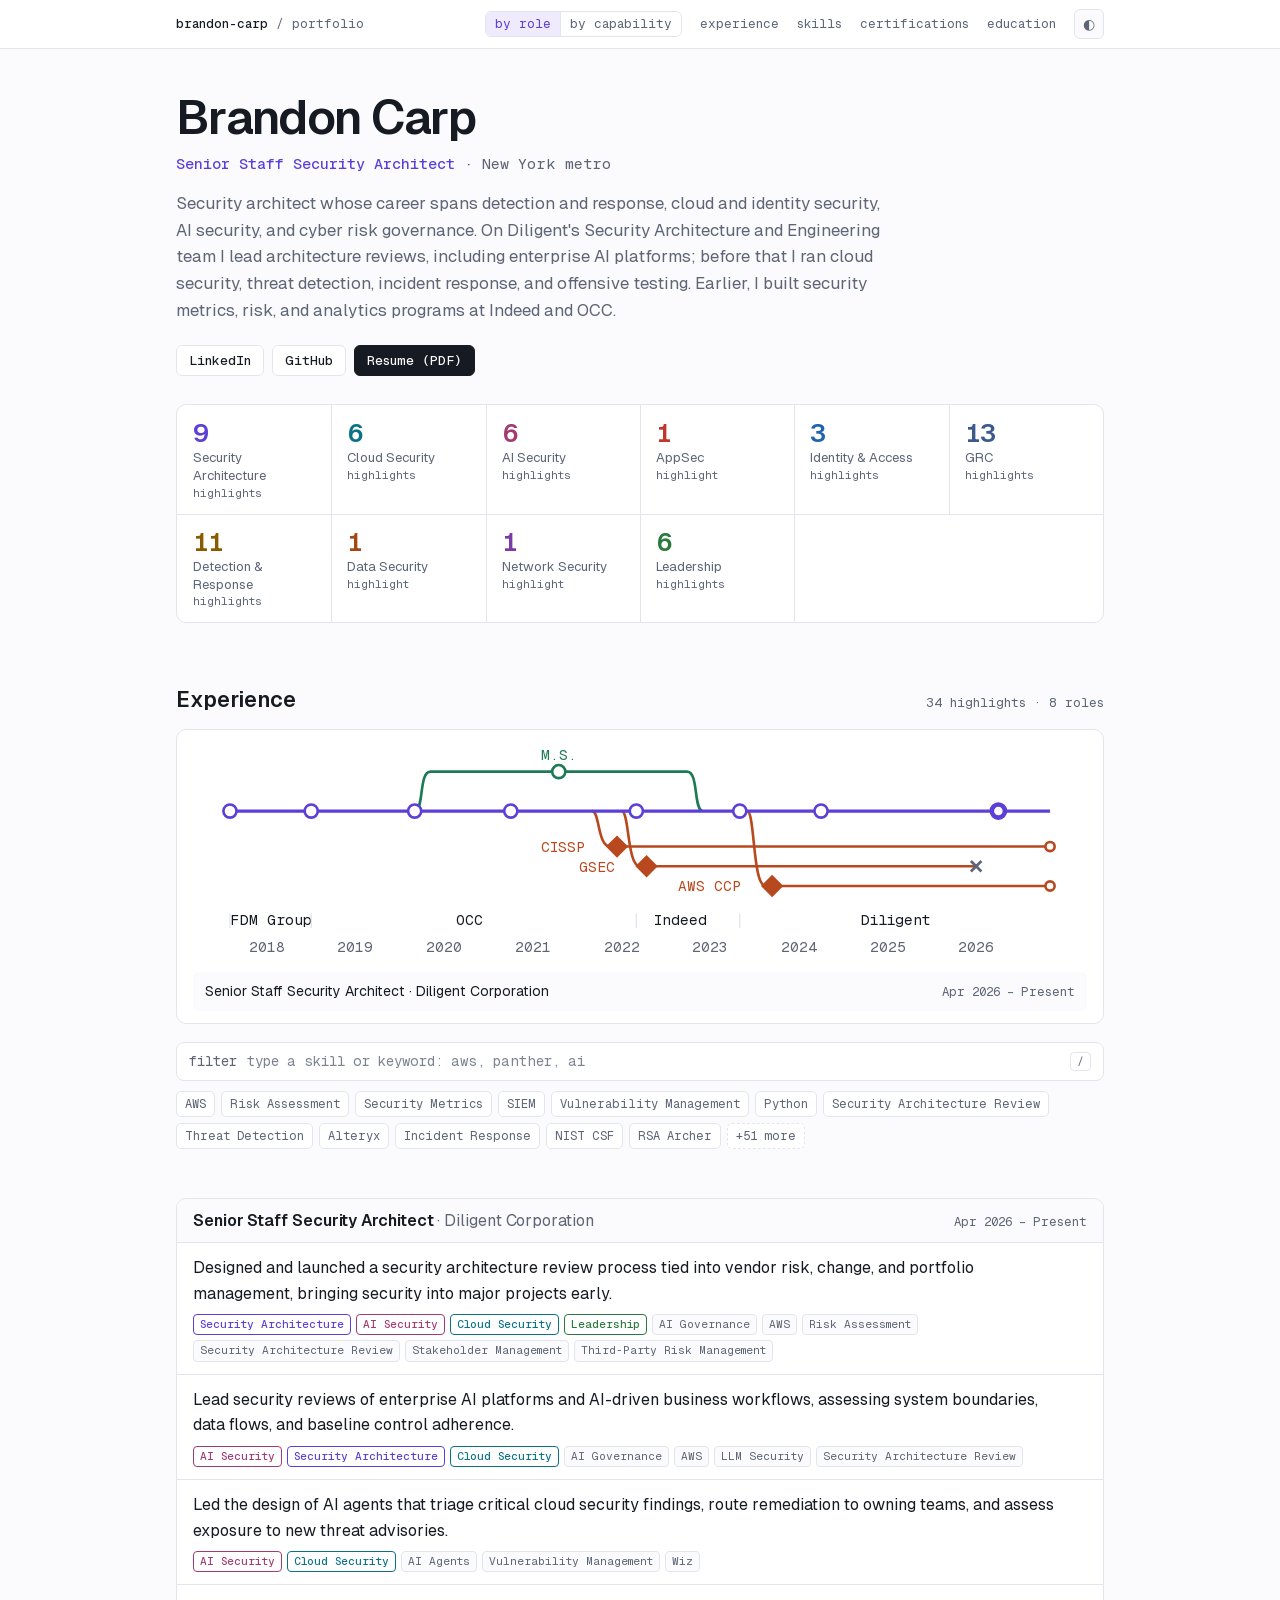
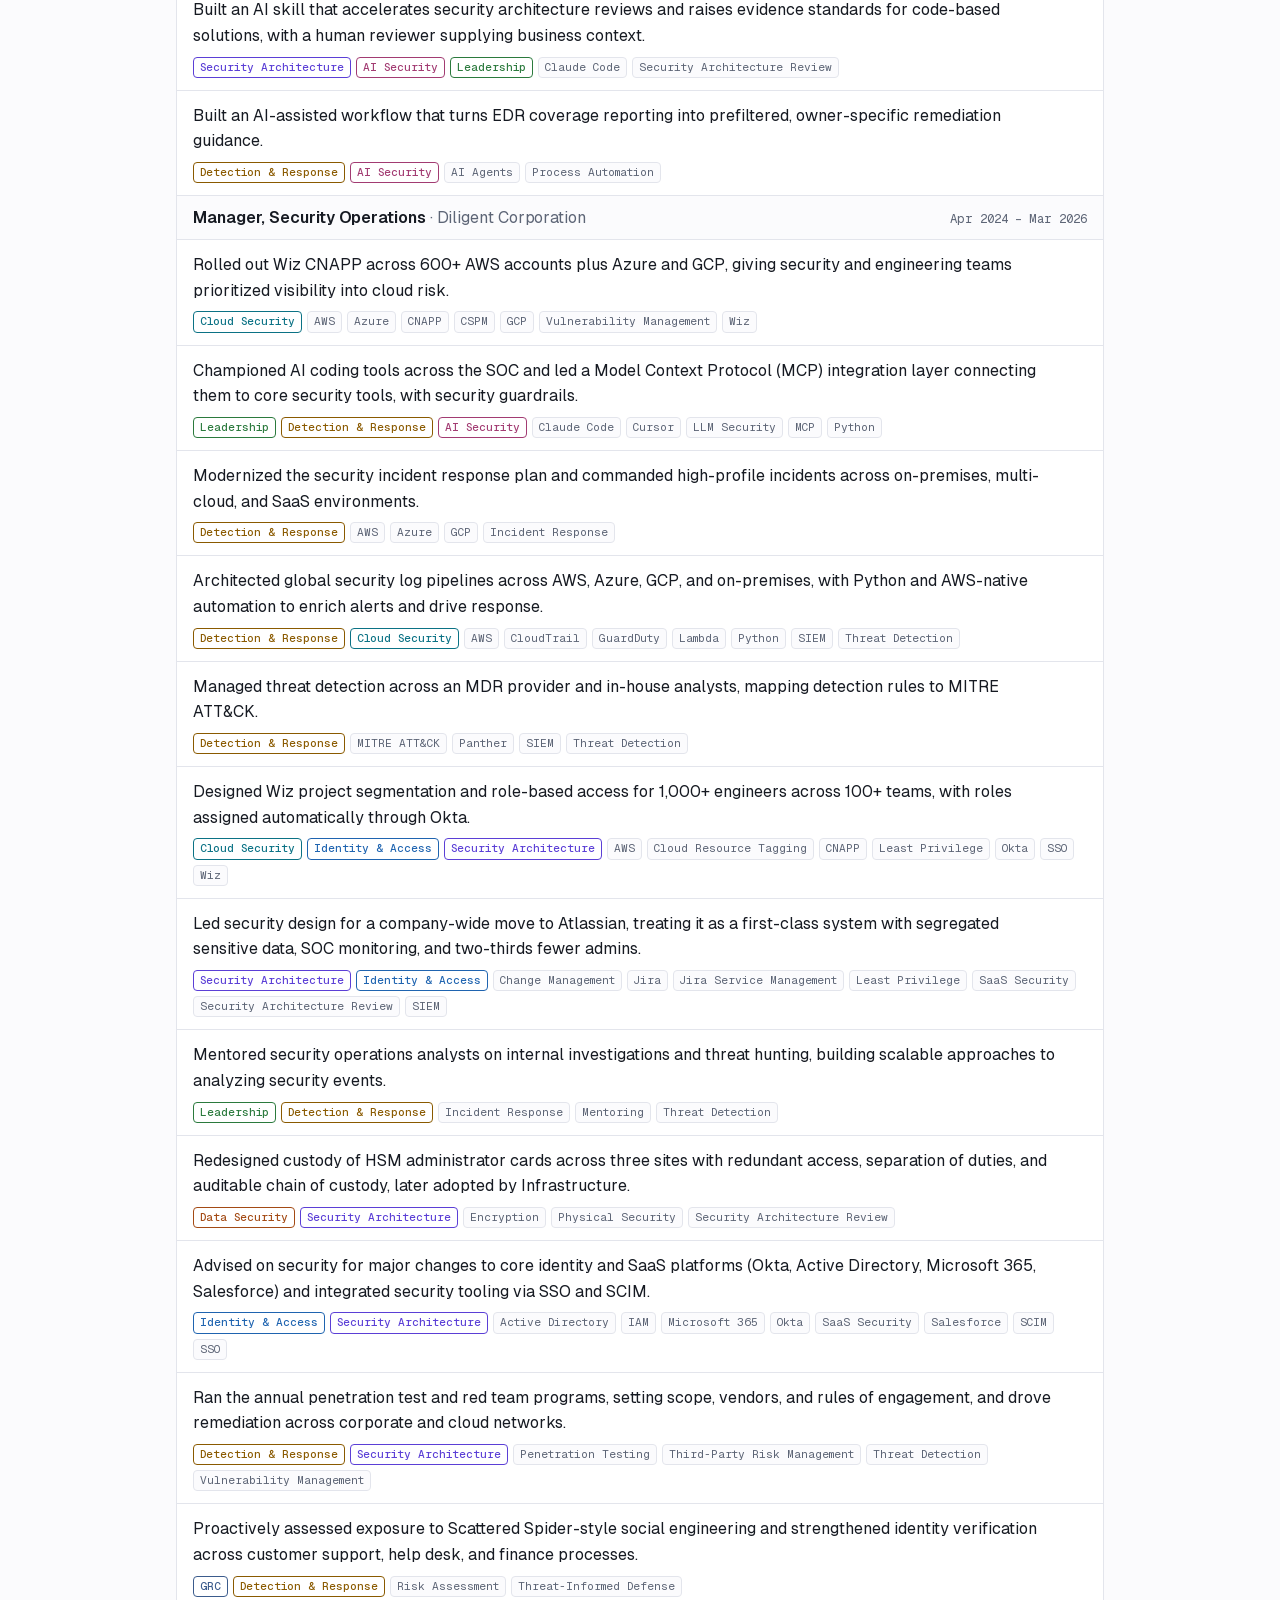
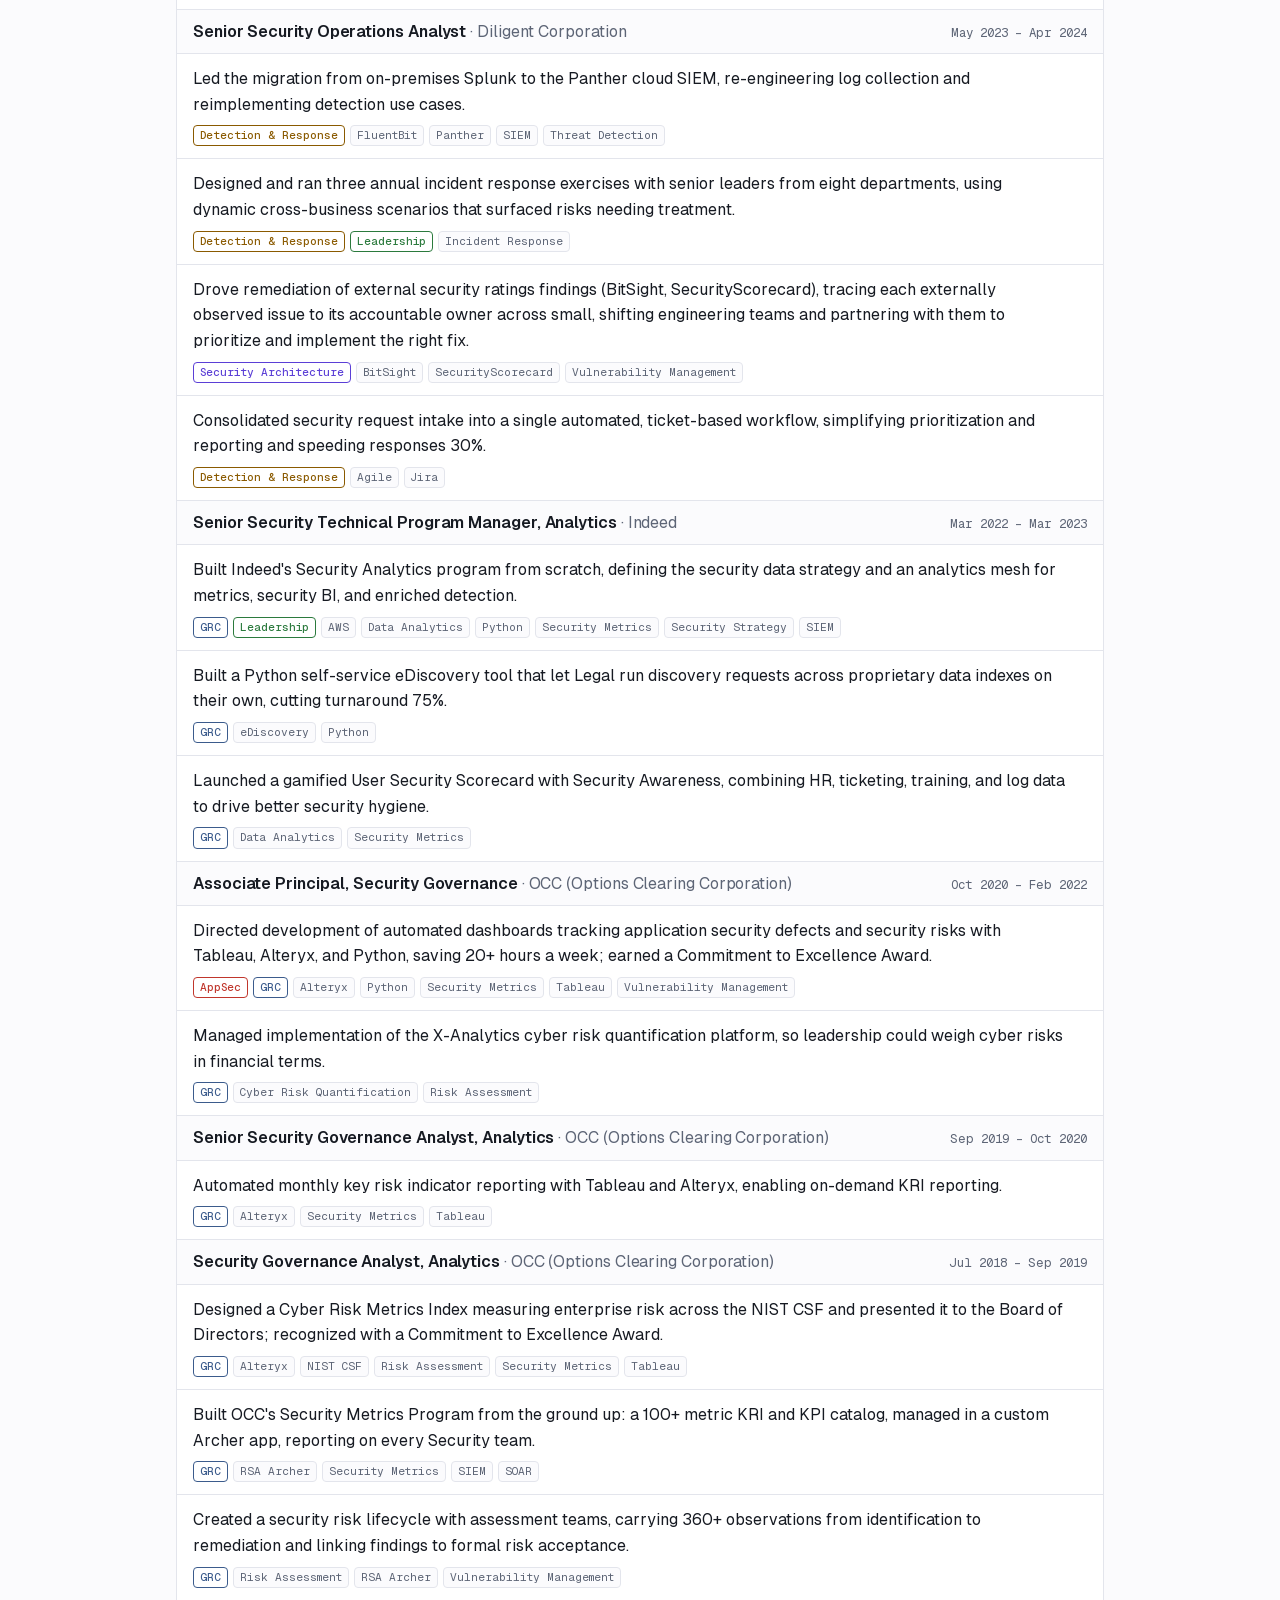
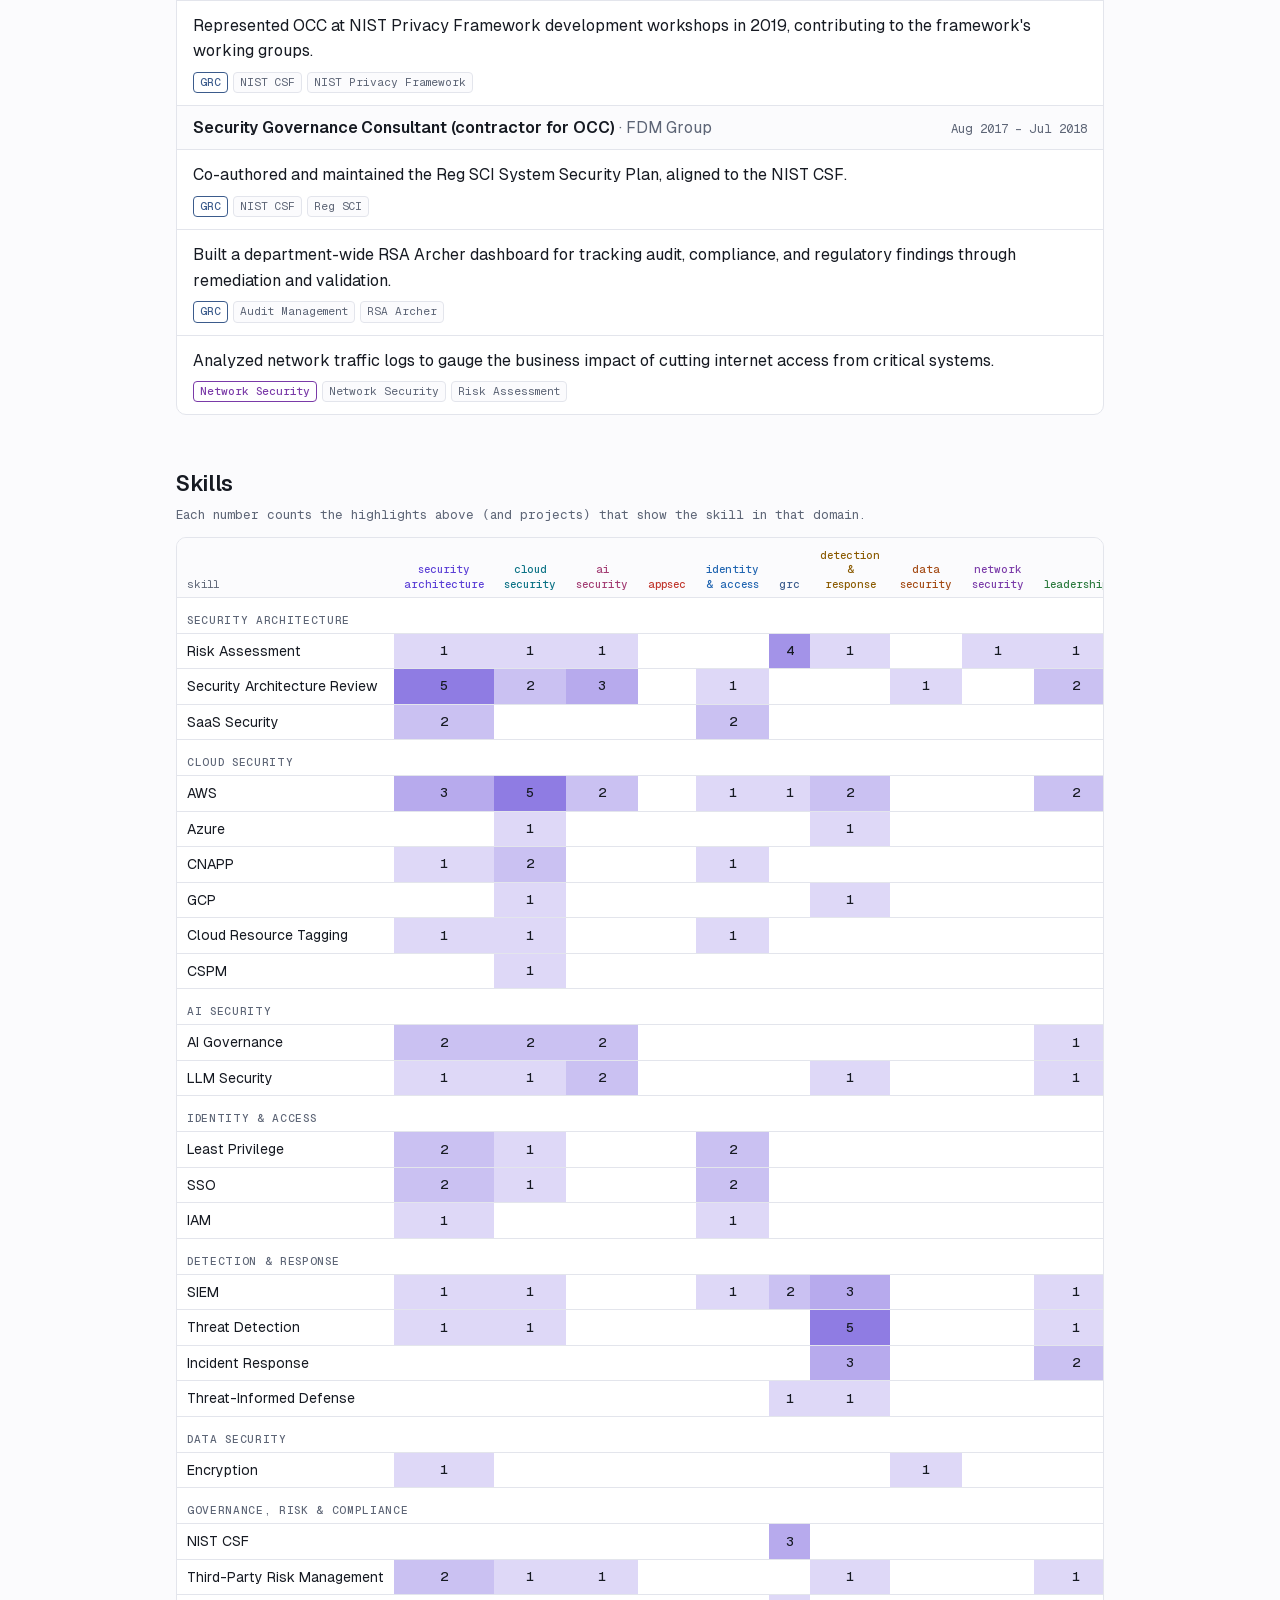
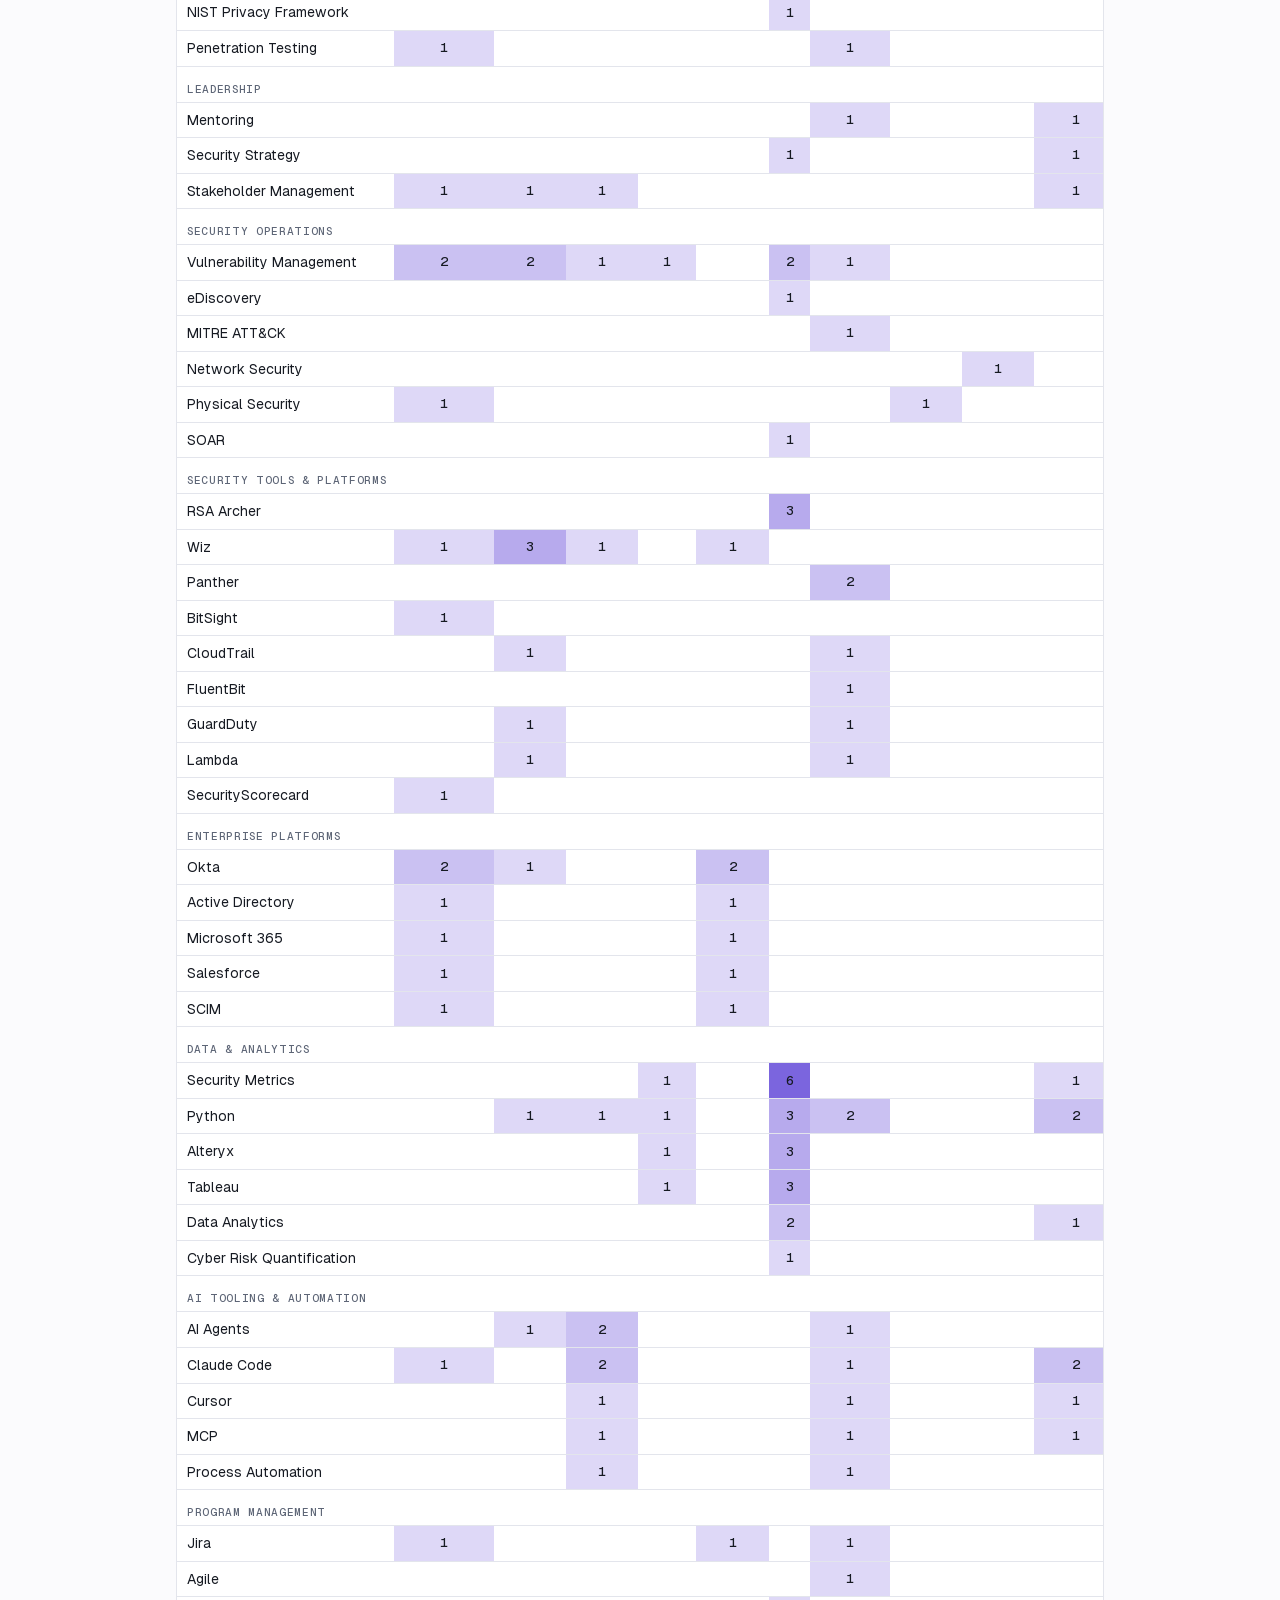
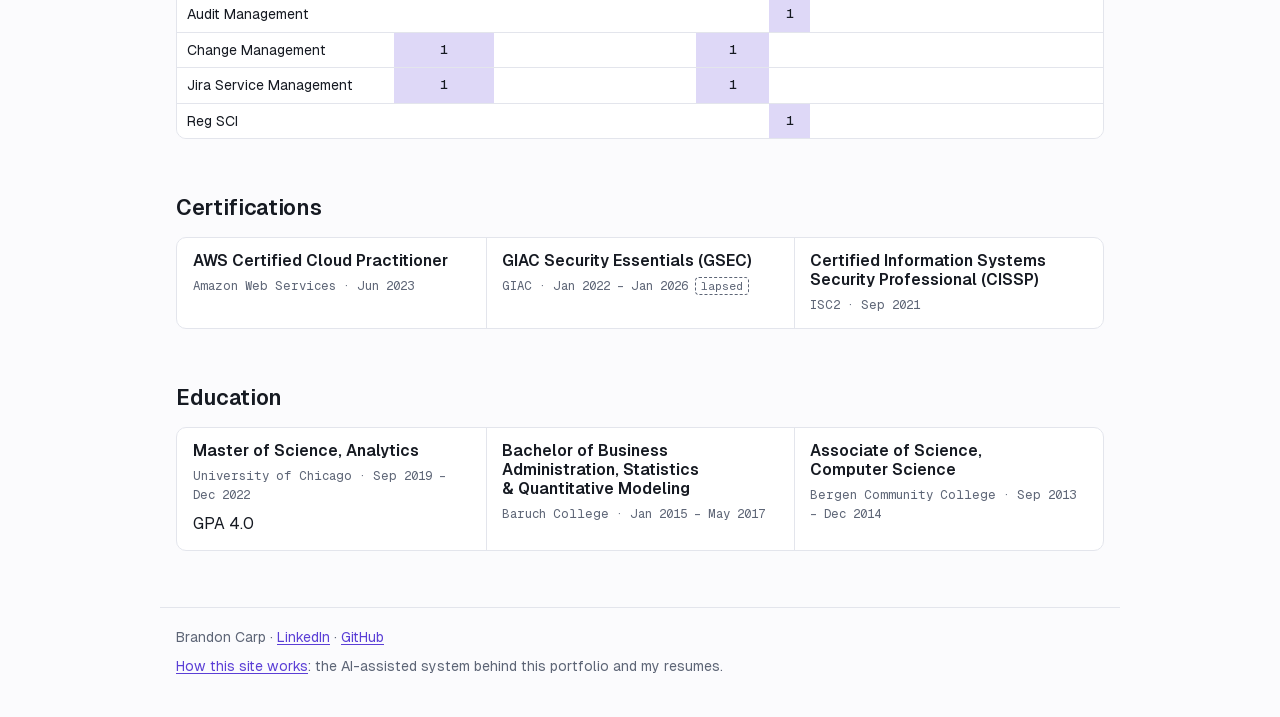
==== commit ddd1e0a6: "site: publish from resume-management@f288fd6" ====
--- a/index.html
+++ b/index.html
@@ -4,11 +4,11 @@
   <meta charset="utf-8">
   <meta name="viewport" content="width=device-width, initial-scale=1">
   <title>Brandon Carp · Senior Staff Security Architect</title>
-  <meta name="description" content="Security architect on Diligent&#39;s Security Architecture and Engineering team, focused on cloud and AI security. I lead security architecture reviews, including reviews of enterprise AI platforms, and previously ran cloud security, threat detection, and incident response in Diligent&#39;s security operations. Earlier, I built security analytics and cyber risk metrics programs at Indeed and OCC.">
+  <meta name="description" content="Security architect whose career spans detection and response, cloud and identity security, AI security, and cyber risk governance. On Diligent&#39;s Security Architecture and Engineering team I lead architecture reviews, including enterprise AI platforms; before that I ran cloud security, threat detection, incident response, and offensive testing. Earlier, I built security metrics, risk, and analytics programs at Indeed and OCC.">
   <link rel="canonical" href="https://carpf1sh.github.io/resume/">
   <meta property="og:type" content="profile">
   <meta property="og:title" content="Brandon Carp · Senior Staff Security Architect">
-  <meta property="og:description" content="Security architect on Diligent&#39;s Security Architecture and Engineering team, focused on cloud and AI security. I lead security architecture reviews, including reviews of enterprise AI platforms, and previously ran cloud security, threat detection, and incident response in Diligent&#39;s security operations. Earlier, I built security analytics and cyber risk metrics programs at Indeed and OCC.">
+  <meta property="og:description" content="Security architect whose career spans detection and response, cloud and identity security, AI security, and cyber risk governance. On Diligent&#39;s Security Architecture and Engineering team I lead architecture reviews, including enterprise AI platforms; before that I ran cloud security, threat detection, incident response, and offensive testing. Earlier, I built security metrics, risk, and analytics programs at Indeed and OCC.">
   <meta property="og:url" content="https://carpf1sh.github.io/resume/">
   <meta name="twitter:card" content="summary">
   <meta name="color-scheme" content="light dark">
@@ -21,27 +21,27 @@
   "name": "Brandon Carp",
   "url": "https://carpf1sh.github.io/resume/",
   "jobTitle": "Senior Staff Security Architect",
-  "description": "Security architect on Diligent's Security Architecture and Engineering team, focused on cloud and AI security. I lead security architecture reviews, including reviews of enterprise AI platforms, and previously ran cloud security, threat detection, and incident response in Diligent's security operations. Earlier, I built security analytics and cyber risk metrics programs at Indeed and OCC.",
+  "description": "Security architect whose career spans detection and response, cloud and identity security, AI security, and cyber risk governance. On Diligent's Security Architecture and Engineering team I lead architecture reviews, including enterprise AI platforms; before that I ran cloud security, threat detection, incident response, and offensive testing. Earlier, I built security metrics, risk, and analytics programs at Indeed and OCC.",
   "sameAs": [
     "https://www.linkedin.com/in/brandoncarp",
     "https://github.com/carpf1sh"
   ],
   "knowsAbout": [
     "AWS",
+    "Risk Assessment",
+    "Security Metrics",
     "SIEM",
+    "Vulnerability Management",
+    "Python",
+    "Security Architecture Review",
+    "Threat Detection",
+    "Alteryx",
+    "Incident Response",
     "NIST CSF",
-    "Python",
-    "Risk Assessment",
-    "Security Architecture Review",
-    "Security Metrics",
-    "Threat Detection",
-    "Vulnerability Management",
-    "AI Agents",
-    "AI Governance",
-    "Alteryx",
-    "Azure",
-    "Claude Code",
-    "GCP"
+    "RSA Archer",
+    "Tableau",
+    "Wiz",
+    "AI Agents"
   ],
   "alumniOf": [
     {
@@ -98,26 +98,38 @@
   <div class="hero">
     <h1>Brandon Carp</h1>
     <p class="headline">Senior Staff Security Architect · <span class="location">New York metro</span></p>
-<p class="summary">Security architect on Diligent&#39;s Security Architecture and Engineering team, focused on cloud and AI security. I lead security architecture reviews, including reviews of enterprise AI platforms, and previously ran cloud security, threat detection, and incident response in Diligent&#39;s security operations. Earlier, I built security analytics and cyber risk metrics programs at Indeed and OCC.</p>    <nav class="links" aria-label="Profiles and resume">
+<p class="summary">Security architect whose career spans detection and response, cloud and identity security, AI security, and cyber risk governance. On Diligent&#39;s Security Architecture and Engineering team I lead architecture reviews, including enterprise AI platforms; before that I ran cloud security, threat detection, incident response, and offensive testing. Earlier, I built security metrics, risk, and analytics programs at Indeed and OCC.</p>    <nav class="links" aria-label="Profiles and resume">
 <a href="https://www.linkedin.com/in/brandoncarp" rel="me noopener">LinkedIn</a><a href="https://github.com/carpf1sh" rel="me noopener">GitHub</a><a class="resume-pdf" href="Brandon-Carp-Resume.pdf" download type="application/pdf">Resume (PDF)</a>    </nav>
     <ul class="domains" aria-label="Highlights by domain">
       <li><button type="button" class="dtile d-security-architecture" data-kind="domain" data-value="security-architecture" aria-pressed="false">
-        <b>4</b><span>Security Architecture</span><small>highlights</small>
+        <b>9</b><span>Security Architecture</span><small>highlights</small>
       </button></li>
       <li><button type="button" class="dtile d-cloud-security" data-kind="domain" data-value="cloud-security" aria-pressed="false">
-        <b>5</b><span>Cloud Security</span><small>highlights</small>
+        <b>6</b><span>Cloud Security</span><small>highlights</small>
       </button></li>
       <li><button type="button" class="dtile d-ai-security" data-kind="domain" data-value="ai-security" aria-pressed="false">
         <b>6</b><span>AI Security</span><small>highlights</small>
       </button></li>
+      <li><button type="button" class="dtile d-appsec" data-kind="domain" data-value="appsec" aria-pressed="false">
+        <b>1</b><span>AppSec</span><small>highlight</small>
+      </button></li>
+      <li><button type="button" class="dtile d-iam" data-kind="domain" data-value="iam" aria-pressed="false">
+        <b>3</b><span>Identity &amp; Access</span><small>highlights</small>
+      </button></li>
       <li><button type="button" class="dtile d-grc" data-kind="domain" data-value="grc" aria-pressed="false">
-        <b>6</b><span>GRC</span><small>highlights</small>
+        <b>13</b><span>GRC</span><small>highlights</small>
       </button></li>
       <li><button type="button" class="dtile d-detection-response" data-kind="domain" data-value="detection-response" aria-pressed="false">
-        <b>6</b><span>Detection &amp; Response</span><small>highlights</small>
+        <b>11</b><span>Detection &amp; Response</span><small>highlights</small>
+      </button></li>
+      <li><button type="button" class="dtile d-data-security" data-kind="domain" data-value="data-security" aria-pressed="false">
+        <b>1</b><span>Data Security</span><small>highlight</small>
+      </button></li>
+      <li><button type="button" class="dtile d-network-security" data-kind="domain" data-value="network-security" aria-pressed="false">
+        <b>1</b><span>Network Security</span><small>highlight</small>
       </button></li>
       <li><button type="button" class="dtile d-leadership" data-kind="domain" data-value="leadership" aria-pressed="false">
-        <b>4</b><span>Leadership</span><small>highlights</small>
+        <b>6</b><span>Leadership</span><small>highlights</small>
       </button></li>
     </ul>
   </div>
@@ -125,7 +137,7 @@
   <section id="experience" aria-labelledby="experience-h">
     <div class="sec-head">
       <h2 id="experience-h">Experience</h2>
-      <span class="count">18 highlights · 8 roles</span>
+      <span class="count">34 highlights · 8 roles</span>
     </div>
     <figure class="track">
       <svg class="tk tk-wide" viewBox="0 0 680 166" role="group" aria-label="Career track, 2017 to now"><path class="tk-ln tk-ln-cert" d="M421.5 51C427.5 51,425.5 108,435.5 108H651.9"/><path class="tk-ln tk-ln-cert" d="M326 51C332 51,330 93,340 93H595.7"/><path class="tk-ln tk-ln-cert" d="M303.5 51C309.5 51,307.5 78,317.5 78H651.9"/><path class="tk-ln tk-ln-deg" d="M168.6 51C175.8 51,171.6 21,180.6 21H375.8C384.8 21,380.6 51,387.8 51"/><path class="tk-ln tk-ln-role" d="M28.1 51H651.9"/><text class="tk-tx tk-tx-deg" x="278.2" y="12" text-anchor="middle">M.S.</text><a class="tk-hit tk-degree" href="#degree-master-of-science-analytics-university-of-chicago" aria-label="Master of Science, Analytics · University of Chicago · GPA 4.0, Sep 2019 – Dec 2022" data-detail="Master of Science, Analytics · University of Chicago · GPA 4.0" data-dates="Sep 2019 – Dec 2022"><title>Master of Science, Analytics · University of Chicago · GPA 4.0, Sep 2019 – Dec 2022</title><circle class="tk-dot tk-dot-deg" cx="278.2" cy="21" r="5"/></a><circle class="tk-tip tk-tip-cert" cx="651.9" cy="78" r="3.5"/><text class="tk-tx tk-tx-cert" x="298.5" y="82" text-anchor="end">CISSP</text><a class="tk-hit tk-cert" href="#cert-certified-information-systems-security-professional-cissp" aria-label="Certified Information Systems Security Professional (CISSP) · ISC2 · active, since Sep 2021" data-detail="Certified Information Systems Security Professional (CISSP) · ISC2 · active" data-dates="since Sep 2021"><title>Certified Information Systems Security Professional (CISSP) · ISC2 · active, since Sep 2021</title><rect class="tk-diamond" x="317.5" y="73" width="10" height="10" transform="rotate(45 322.5 78)"/></a><path class="tk-x" d="M591.7 89l8 8m0 -8l-8 8"/><text class="tk-tx tk-tx-cert" x="321" y="97" text-anchor="end">GSEC</text><a class="tk-hit tk-cert" href="#cert-giac-security-essentials-gsec" aria-label="GIAC Security Essentials (GSEC) · GIAC · lapsed, Jan 2022 – Jan 2026" data-detail="GIAC Security Essentials (GSEC) · GIAC · lapsed" data-dates="Jan 2022 – Jan 2026"><title>GIAC Security Essentials (GSEC) · GIAC · lapsed, Jan 2022 – Jan 2026</title><rect class="tk-diamond" x="340" y="88" width="10" height="10" transform="rotate(45 345 93)"/></a><circle class="tk-tip tk-tip-cert" cx="651.9" cy="108" r="3.5"/><text class="tk-tx tk-tx-cert" x="416.5" y="112" text-anchor="end">AWS CCP</text><a class="tk-hit tk-cert" href="#cert-aws-certified-cloud-practitioner" aria-label="AWS Certified Cloud Practitioner · Amazon Web Services · active, since Jun 2023" data-detail="AWS Certified Cloud Practitioner · Amazon Web Services · active" data-dates="since Jun 2023"><title>AWS Certified Cloud Practitioner · Amazon Web Services · active, since Jun 2023</title><rect class="tk-diamond" x="435.5" y="103" width="10" height="10" transform="rotate(45 440.5 108)"/></a><a class="tk-hit tk-role" href="#role-fdm-group-security-governance-consultant-contractor-for-occ" aria-label="Security Governance Consultant (contractor for OCC) · FDM Group, Aug 2017 – Jul 2018" data-detail="Security Governance Consultant (contractor for OCC) · FDM Group" data-dates="Aug 2017 – Jul 2018"><title>Security Governance Consultant (contractor for OCC) · FDM Group, Aug 2017 – Jul 2018</title><circle class="tk-dot" cx="28.1" cy="51" r="5"/></a><a class="tk-hit tk-role" href="#role-occ-options-clearing-corporation-security-governance-analyst-analytics" aria-label="Security Governance Analyst, Analytics · OCC (Options Clearing Corporation), Jul 2018 – Sep 2019" data-detail="Security Governance Analyst, Analytics · OCC (Options Clearing Corporation)" data-dates="Jul 2018 – Sep 2019"><title>Security Governance Analyst, Analytics · OCC (Options Clearing Corporation), Jul 2018 – Sep 2019</title><circle class="tk-dot" cx="89.9" cy="51" r="5"/></a><a class="tk-hit tk-role" href="#role-occ-options-clearing-corporation-senior-security-governance-analyst-analytics" aria-label="Senior Security Governance Analyst, Analytics · OCC (Options Clearing Corporation), Sep 2019 – Oct 2020" data-detail="Senior Security Governance Analyst, Analytics · OCC (Options Clearing Corporation)" data-dates="Sep 2019 – Oct 2020"><title>Senior Security Governance Analyst, Analytics · OCC (Options Clearing Corporation), Sep 2019 – Oct 2020</title><circle class="tk-dot" cx="168.6" cy="51" r="5"/></a><a class="tk-hit tk-role" href="#role-occ-options-clearing-corporation-associate-principal-security-governance" aria-label="Associate Principal, Security Governance · OCC (Options Clearing Corporation), Oct 2020 – Feb 2022" data-detail="Associate Principal, Security Governance · OCC (Options Clearing Corporation)" data-dates="Oct 2020 – Feb 2022"><title>Associate Principal, Security Governance · OCC (Options Clearing Corporation), Oct 2020 – Feb 2022</title><circle class="tk-dot" cx="241.7" cy="51" r="5"/></a><a class="tk-hit tk-role" href="#role-indeed-senior-security-technical-program-manager-analytics" aria-label="Senior Security Technical Program Manager, Analytics · Indeed, Mar 2022 – Mar 2023" data-detail="Senior Security Technical Program Manager, Analytics · Indeed" data-dates="Mar 2022 – Mar 2023"><title>Senior Security Technical Program Manager, Analytics · Indeed, Mar 2022 – Mar 2023</title><circle class="tk-dot" cx="337.2" cy="51" r="5"/></a><a class="tk-hit tk-role" href="#role-diligent-corporation-senior-security-operations-analyst" aria-label="Senior Security Operations Analyst · Diligent Corporation, May 2023 – Apr 2024" data-detail="Senior Security Operations Analyst · Diligent Corporation" data-dates="May 2023 – Apr 2024"><title>Senior Security Operations Analyst · Diligent Corporation, May 2023 – Apr 2024</title><circle class="tk-dot" cx="415.9" cy="51" r="5"/></a><a class="tk-hit tk-role" href="#role-diligent-corporation-manager-security-operations" aria-label="Manager, Security Operations · Diligent Corporation, Apr 2024 – Mar 2026" data-detail="Manager, Security Operations · Diligent Corporation" data-dates="Apr 2024 – Mar 2026"><title>Manager, Security Operations · Diligent Corporation, Apr 2024 – Mar 2026</title><circle class="tk-dot" cx="477.7" cy="51" r="5"/></a><a class="tk-hit tk-role tk-current" href="#role-diligent-corporation-senior-staff-security-architect" aria-label="Senior Staff Security Architect · Diligent Corporation, Apr 2026 – Present" data-detail="Senior Staff Security Architect · Diligent Corporation" data-dates="Apr 2026 – Present"><title>Senior Staff Security Architect · Diligent Corporation, Apr 2026 – Present</title><circle class="tk-dot" cx="612.6" cy="51" r="5"/></a><path class="tk-tick" d="M28.1 129V140"/><text class="tk-tx" x="59" y="138" text-anchor="middle">FDM Group</text><path class="tk-tick" d="M89.9 129V140"/><text class="tk-tx" x="210.7" y="138" text-anchor="middle">OCC</text><path class="tk-tick" d="M337.2 129V140"/><text class="tk-tx" x="370.9" y="138" text-anchor="middle">Indeed</text><path class="tk-tick" d="M415.9 129V140"/><text class="tk-tx" x="533.9" y="138" text-anchor="middle">Diligent</text><text class="tk-tx tk-tx-muted" x="56.2" y="158" text-anchor="middle">2018</text><text class="tk-tx tk-tx-muted" x="123.6" y="158" text-anchor="middle">2019</text><text class="tk-tx tk-tx-muted" x="191.1" y="158" text-anchor="middle">2020</text><text class="tk-tx tk-tx-muted" x="258.5" y="158" text-anchor="middle">2021</text><text class="tk-tx tk-tx-muted" x="326" y="158" text-anchor="middle">2022</text><text class="tk-tx tk-tx-muted" x="393.4" y="158" text-anchor="middle">2023</text><text class="tk-tx tk-tx-muted" x="460.8" y="158" text-anchor="middle">2024</text><text class="tk-tx tk-tx-muted" x="528.3" y="158" text-anchor="middle">2025</text><text class="tk-tx tk-tx-muted" x="595.7" y="158" text-anchor="middle">2026</text></svg>
@@ -139,7 +151,7 @@
         <kbd aria-hidden="true">/</kbd>
       </div>
       <div class="chips skills" role="group" aria-label="Filter by skill">
-<button type="button" class="chip" data-kind="skill" data-value="aws" aria-pressed="false">AWS</button><button type="button" class="chip" data-kind="skill" data-value="siem" aria-pressed="false">SIEM</button><button type="button" class="chip" data-kind="skill" data-value="nist-csf" aria-pressed="false">NIST CSF</button><button type="button" class="chip" data-kind="skill" data-value="python" aria-pressed="false">Python</button><button type="button" class="chip" data-kind="skill" data-value="risk-assessment" aria-pressed="false">Risk Assessment</button><button type="button" class="chip" data-kind="skill" data-value="security-architecture-review" aria-pressed="false">Security Architecture Review</button><button type="button" class="chip" data-kind="skill" data-value="security-metrics" aria-pressed="false">Security Metrics</button><button type="button" class="chip" data-kind="skill" data-value="threat-detection" aria-pressed="false">Threat Detection</button><button type="button" class="chip" data-kind="skill" data-value="vulnerability-management" aria-pressed="false">Vulnerability Management</button><button type="button" class="chip" data-kind="skill" data-value="ai-agents" aria-pressed="false">AI Agents</button><button type="button" class="chip" data-kind="skill" data-value="ai-governance" aria-pressed="false">AI Governance</button><button type="button" class="chip" data-kind="skill" data-value="alteryx" aria-pressed="false">Alteryx</button><button type="button" class="chip chip-extra" data-kind="skill" data-value="azure" aria-pressed="false">Azure</button><button type="button" class="chip chip-extra" data-kind="skill" data-value="claude-code" aria-pressed="false">Claude Code</button><button type="button" class="chip chip-extra" data-kind="skill" data-value="gcp" aria-pressed="false">GCP</button><button type="button" class="chip chip-extra" data-kind="skill" data-value="llm-security" aria-pressed="false">LLM Security</button><button type="button" class="chip chip-extra" data-kind="skill" data-value="panther" aria-pressed="false">Panther</button><button type="button" class="chip chip-extra" data-kind="skill" data-value="tableau" aria-pressed="false">Tableau</button><button type="button" class="chip chip-extra" data-kind="skill" data-value="wiz" aria-pressed="false">Wiz</button><button type="button" class="chip chip-extra" data-kind="skill" data-value="bitsight" aria-pressed="false">BitSight</button><button type="button" class="chip chip-extra" data-kind="skill" data-value="cloudtrail" aria-pressed="false">CloudTrail</button><button type="button" class="chip chip-extra" data-kind="skill" data-value="cnapp" aria-pressed="false">CNAPP</button><button type="button" class="chip chip-extra" data-kind="skill" data-value="cspm" aria-pressed="false">CSPM</button><button type="button" class="chip chip-extra" data-kind="skill" data-value="cursor" aria-pressed="false">Cursor</button><button type="button" class="chip chip-extra" data-kind="skill" data-value="cyber-risk-quantification" aria-pressed="false">Cyber Risk Quantification</button><button type="button" class="chip chip-extra" data-kind="skill" data-value="data-analytics" aria-pressed="false">Data Analytics</button><button type="button" class="chip chip-extra" data-kind="skill" data-value="fluentbit" aria-pressed="false">FluentBit</button><button type="button" class="chip chip-extra" data-kind="skill" data-value="guardduty" aria-pressed="false">GuardDuty</button><button type="button" class="chip chip-extra" data-kind="skill" data-value="incident-response" aria-pressed="false">Incident Response</button><button type="button" class="chip chip-extra" data-kind="skill" data-value="lambda" aria-pressed="false">Lambda</button><button type="button" class="chip chip-extra" data-kind="skill" data-value="mcp" aria-pressed="false">MCP</button><button type="button" class="chip chip-extra" data-kind="skill" data-value="mitre-att-ck" aria-pressed="false">MITRE ATT&amp;CK</button><button type="button" class="chip chip-extra" data-kind="skill" data-value="nist-privacy-framework" aria-pressed="false">NIST Privacy Framework</button><button type="button" class="chip chip-extra" data-kind="skill" data-value="process-automation" aria-pressed="false">Process Automation</button><button type="button" class="chip chip-extra" data-kind="skill" data-value="reg-sci" aria-pressed="false">Reg SCI</button><button type="button" class="chip chip-extra" data-kind="skill" data-value="security-strategy" aria-pressed="false">Security Strategy</button><button type="button" class="chip chip-extra" data-kind="skill" data-value="securityscorecard" aria-pressed="false">SecurityScorecard</button><button type="button" class="chip chip-extra" data-kind="skill" data-value="stakeholder-management" aria-pressed="false">Stakeholder Management</button><button type="button" class="chip chip-extra" data-kind="skill" data-value="third-party-risk-management" aria-pressed="false">Third-Party Risk Management</button><button type="button" class="chip chip-more" aria-expanded="false">+27 more</button>      </div>
+<button type="button" class="chip" data-kind="skill" data-value="aws" aria-pressed="false">AWS</button><button type="button" class="chip" data-kind="skill" data-value="risk-assessment" aria-pressed="false">Risk Assessment</button><button type="button" class="chip" data-kind="skill" data-value="security-metrics" aria-pressed="false">Security Metrics</button><button type="button" class="chip" data-kind="skill" data-value="siem" aria-pressed="false">SIEM</button><button type="button" class="chip" data-kind="skill" data-value="vulnerability-management" aria-pressed="false">Vulnerability Management</button><button type="button" class="chip" data-kind="skill" data-value="python" aria-pressed="false">Python</button><button type="button" class="chip" data-kind="skill" data-value="security-architecture-review" aria-pressed="false">Security Architecture Review</button><button type="button" class="chip" data-kind="skill" data-value="threat-detection" aria-pressed="false">Threat Detection</button><button type="button" class="chip" data-kind="skill" data-value="alteryx" aria-pressed="false">Alteryx</button><button type="button" class="chip" data-kind="skill" data-value="incident-response" aria-pressed="false">Incident Response</button><button type="button" class="chip" data-kind="skill" data-value="nist-csf" aria-pressed="false">NIST CSF</button><button type="button" class="chip" data-kind="skill" data-value="rsa-archer" aria-pressed="false">RSA Archer</button><button type="button" class="chip chip-extra" data-kind="skill" data-value="tableau" aria-pressed="false">Tableau</button><button type="button" class="chip chip-extra" data-kind="skill" data-value="wiz" aria-pressed="false">Wiz</button><button type="button" class="chip chip-extra" data-kind="skill" data-value="ai-agents" aria-pressed="false">AI Agents</button><button type="button" class="chip chip-extra" data-kind="skill" data-value="ai-governance" aria-pressed="false">AI Governance</button><button type="button" class="chip chip-extra" data-kind="skill" data-value="azure" aria-pressed="false">Azure</button><button type="button" class="chip chip-extra" data-kind="skill" data-value="claude-code" aria-pressed="false">Claude Code</button><button type="button" class="chip chip-extra" data-kind="skill" data-value="cnapp" aria-pressed="false">CNAPP</button><button type="button" class="chip chip-extra" data-kind="skill" data-value="data-analytics" aria-pressed="false">Data Analytics</button><button type="button" class="chip chip-extra" data-kind="skill" data-value="gcp" aria-pressed="false">GCP</button><button type="button" class="chip chip-extra" data-kind="skill" data-value="jira" aria-pressed="false">Jira</button><button type="button" class="chip chip-extra" data-kind="skill" data-value="least-privilege" aria-pressed="false">Least Privilege</button><button type="button" class="chip chip-extra" data-kind="skill" data-value="llm-security" aria-pressed="false">LLM Security</button><button type="button" class="chip chip-extra" data-kind="skill" data-value="okta" aria-pressed="false">Okta</button><button type="button" class="chip chip-extra" data-kind="skill" data-value="panther" aria-pressed="false">Panther</button><button type="button" class="chip chip-extra" data-kind="skill" data-value="saas-security" aria-pressed="false">SaaS Security</button><button type="button" class="chip chip-extra" data-kind="skill" data-value="sso" aria-pressed="false">SSO</button><button type="button" class="chip chip-extra" data-kind="skill" data-value="third-party-risk-management" aria-pressed="false">Third-Party Risk Management</button><button type="button" class="chip chip-extra" data-kind="skill" data-value="active-directory" aria-pressed="false">Active Directory</button><button type="button" class="chip chip-extra" data-kind="skill" data-value="agile" aria-pressed="false">Agile</button><button type="button" class="chip chip-extra" data-kind="skill" data-value="audit-management" aria-pressed="false">Audit Management</button><button type="button" class="chip chip-extra" data-kind="skill" data-value="bitsight" aria-pressed="false">BitSight</button><button type="button" class="chip chip-extra" data-kind="skill" data-value="change-management" aria-pressed="false">Change Management</button><button type="button" class="chip chip-extra" data-kind="skill" data-value="cloud-resource-tagging" aria-pressed="false">Cloud Resource Tagging</button><button type="button" class="chip chip-extra" data-kind="skill" data-value="cloudtrail" aria-pressed="false">CloudTrail</button><button type="button" class="chip chip-extra" data-kind="skill" data-value="cspm" aria-pressed="false">CSPM</button><button type="button" class="chip chip-extra" data-kind="skill" data-value="cursor" aria-pressed="false">Cursor</button><button type="button" class="chip chip-extra" data-kind="skill" data-value="cyber-risk-quantification" aria-pressed="false">Cyber Risk Quantification</button><button type="button" class="chip chip-extra" data-kind="skill" data-value="ediscovery" aria-pressed="false">eDiscovery</button><button type="button" class="chip chip-extra" data-kind="skill" data-value="encryption" aria-pressed="false">Encryption</button><button type="button" class="chip chip-extra" data-kind="skill" data-value="fluentbit" aria-pressed="false">FluentBit</button><button type="button" class="chip chip-extra" data-kind="skill" data-value="guardduty" aria-pressed="false">GuardDuty</button><button type="button" class="chip chip-extra" data-kind="skill" data-value="iam" aria-pressed="false">IAM</button><button type="button" class="chip chip-extra" data-kind="skill" data-value="jira-service-management" aria-pressed="false">Jira Service Management</button><button type="button" class="chip chip-extra" data-kind="skill" data-value="lambda" aria-pressed="false">Lambda</button><button type="button" class="chip chip-extra" data-kind="skill" data-value="mcp" aria-pressed="false">MCP</button><button type="button" class="chip chip-extra" data-kind="skill" data-value="mentoring" aria-pressed="false">Mentoring</button><button type="button" class="chip chip-extra" data-kind="skill" data-value="microsoft-365" aria-pressed="false">Microsoft 365</button><button type="button" class="chip chip-extra" data-kind="skill" data-value="mitre-att-ck" aria-pressed="false">MITRE ATT&amp;CK</button><button type="button" class="chip chip-extra" data-kind="skill" data-value="network-security" aria-pressed="false">Network Security</button><button type="button" class="chip chip-extra" data-kind="skill" data-value="nist-privacy-framework" aria-pressed="false">NIST Privacy Framework</button><button type="button" class="chip chip-extra" data-kind="skill" data-value="penetration-testing" aria-pressed="false">Penetration Testing</button><button type="button" class="chip chip-extra" data-kind="skill" data-value="physical-security" aria-pressed="false">Physical Security</button><button type="button" class="chip chip-extra" data-kind="skill" data-value="process-automation" aria-pressed="false">Process Automation</button><button type="button" class="chip chip-extra" data-kind="skill" data-value="reg-sci" aria-pressed="false">Reg SCI</button><button type="button" class="chip chip-extra" data-kind="skill" data-value="salesforce" aria-pressed="false">Salesforce</button><button type="button" class="chip chip-extra" data-kind="skill" data-value="scim" aria-pressed="false">SCIM</button><button type="button" class="chip chip-extra" data-kind="skill" data-value="security-strategy" aria-pressed="false">Security Strategy</button><button type="button" class="chip chip-extra" data-kind="skill" data-value="securityscorecard" aria-pressed="false">SecurityScorecard</button><button type="button" class="chip chip-extra" data-kind="skill" data-value="soar" aria-pressed="false">SOAR</button><button type="button" class="chip chip-extra" data-kind="skill" data-value="stakeholder-management" aria-pressed="false">Stakeholder Management</button><button type="button" class="chip chip-extra" data-kind="skill" data-value="threat-informed-defense" aria-pressed="false">Threat-Informed Defense</button><button type="button" class="chip chip-more" aria-expanded="false">+51 more</button>      </div>
       <p class="filter-status" aria-live="polite"></p>
     </div>
 
@@ -208,6 +220,41 @@
             <p class="tags">
 <span class="pill d-detection-response">Detection &amp; Response</span><span class="tag">MITRE ATT&amp;CK</span><span class="tag">Panther</span><span class="tag">SIEM</span><span class="tag">Threat Detection</span>            </p>
           </li>
+          <li class="item" data-domains="cloud-security iam security-architecture" data-skills="aws cloud-resource-tagging cnapp least-privilege okta sso wiz">
+            <p>Designed Wiz project segmentation and role-based access for 1,000+ engineers across 100+ teams, with roles assigned automatically through Okta.</p>
+            <p class="tags">
+<span class="pill d-cloud-security">Cloud Security</span><span class="pill d-iam">Identity &amp; Access</span><span class="pill d-security-architecture">Security Architecture</span><span class="tag">AWS</span><span class="tag">Cloud Resource Tagging</span><span class="tag">CNAPP</span><span class="tag">Least Privilege</span><span class="tag">Okta</span><span class="tag">SSO</span><span class="tag">Wiz</span>            </p>
+          </li>
+          <li class="item" data-domains="security-architecture iam" data-skills="change-management jira jira-service-management least-privilege saas-security security-architecture-review siem">
+            <p>Led security design for a company-wide move to Atlassian, treating it as a first-class system with segregated sensitive data, SOC monitoring, and two-thirds fewer admins.</p>
+            <p class="tags">
+<span class="pill d-security-architecture">Security Architecture</span><span class="pill d-iam">Identity &amp; Access</span><span class="tag">Change Management</span><span class="tag">Jira</span><span class="tag">Jira Service Management</span><span class="tag">Least Privilege</span><span class="tag">SaaS Security</span><span class="tag">Security Architecture Review</span><span class="tag">SIEM</span>            </p>
+          </li>
+          <li class="item" data-domains="leadership detection-response" data-skills="incident-response mentoring threat-detection">
+            <p>Mentored security operations analysts on internal investigations and threat hunting, building scalable approaches to analyzing security events.</p>
+            <p class="tags">
+<span class="pill d-leadership">Leadership</span><span class="pill d-detection-response">Detection &amp; Response</span><span class="tag">Incident Response</span><span class="tag">Mentoring</span><span class="tag">Threat Detection</span>            </p>
+          </li>
+          <li class="item" data-domains="data-security security-architecture" data-skills="encryption physical-security security-architecture-review">
+            <p>Redesigned custody of HSM administrator cards across three sites with redundant access, separation of duties, and auditable chain of custody, later adopted by Infrastructure.</p>
+            <p class="tags">
+<span class="pill d-data-security">Data Security</span><span class="pill d-security-architecture">Security Architecture</span><span class="tag">Encryption</span><span class="tag">Physical Security</span><span class="tag">Security Architecture Review</span>            </p>
+          </li>
+          <li class="item" data-domains="iam security-architecture" data-skills="active-directory iam microsoft-365 okta saas-security salesforce scim sso">
+            <p>Advised on security for major changes to core identity and SaaS platforms (Okta, Active Directory, Microsoft 365, Salesforce) and integrated security tooling via SSO and SCIM.</p>
+            <p class="tags">
+<span class="pill d-iam">Identity &amp; Access</span><span class="pill d-security-architecture">Security Architecture</span><span class="tag">Active Directory</span><span class="tag">IAM</span><span class="tag">Microsoft 365</span><span class="tag">Okta</span><span class="tag">SaaS Security</span><span class="tag">Salesforce</span><span class="tag">SCIM</span><span class="tag">SSO</span>            </p>
+          </li>
+          <li class="item" data-domains="detection-response security-architecture" data-skills="penetration-testing third-party-risk-management threat-detection vulnerability-management">
+            <p>Ran the annual penetration test and red team programs, setting scope, vendors, and rules of engagement, and drove remediation across corporate and cloud networks.</p>
+            <p class="tags">
+<span class="pill d-detection-response">Detection &amp; Response</span><span class="pill d-security-architecture">Security Architecture</span><span class="tag">Penetration Testing</span><span class="tag">Third-Party Risk Management</span><span class="tag">Threat Detection</span><span class="tag">Vulnerability Management</span>            </p>
+          </li>
+          <li class="item" data-domains="grc detection-response" data-skills="risk-assessment threat-informed-defense">
+            <p>Proactively assessed exposure to Scattered Spider-style social engineering and strengthened identity verification across customer support, help desk, and finance processes.</p>
+            <p class="tags">
+<span class="pill d-grc">GRC</span><span class="pill d-detection-response">Detection &amp; Response</span><span class="tag">Risk Assessment</span><span class="tag">Threat-Informed Defense</span>            </p>
+          </li>
         </ul>
       </li>
       <li class="role" id="role-diligent-corporation-senior-security-operations-analyst">
@@ -221,11 +268,21 @@
             <p class="tags">
 <span class="pill d-detection-response">Detection &amp; Response</span><span class="tag">FluentBit</span><span class="tag">Panther</span><span class="tag">SIEM</span><span class="tag">Threat Detection</span>            </p>
           </li>
+          <li class="item" data-domains="detection-response leadership" data-skills="incident-response">
+            <p>Designed and ran three annual incident response exercises with senior leaders from eight departments, using dynamic cross-business scenarios that surfaced risks needing treatment.</p>
+            <p class="tags">
+<span class="pill d-detection-response">Detection &amp; Response</span><span class="pill d-leadership">Leadership</span><span class="tag">Incident Response</span>            </p>
+          </li>
           <li class="item" data-domains="security-architecture" data-skills="bitsight securityscorecard vulnerability-management">
             <p>Drove remediation of external security ratings findings (BitSight, SecurityScorecard), tracing each externally observed issue to its accountable owner across small, shifting engineering teams and partnering with them to prioritize and implement the right fix.</p>
             <p class="tags">
 <span class="pill d-security-architecture">Security Architecture</span><span class="tag">BitSight</span><span class="tag">SecurityScorecard</span><span class="tag">Vulnerability Management</span>            </p>
           </li>
+          <li class="item" data-domains="detection-response" data-skills="agile jira">
+            <p>Consolidated security request intake into a single automated, ticket-based workflow, simplifying prioritization and reporting and speeding responses 30%.</p>
+            <p class="tags">
+<span class="pill d-detection-response">Detection &amp; Response</span><span class="tag">Agile</span><span class="tag">Jira</span>            </p>
+          </li>
         </ul>
       </li>
       <li class="role" id="role-indeed-senior-security-technical-program-manager-analytics">
@@ -239,6 +296,16 @@
             <p class="tags">
 <span class="pill d-grc">GRC</span><span class="pill d-leadership">Leadership</span><span class="tag">AWS</span><span class="tag">Data Analytics</span><span class="tag">Python</span><span class="tag">Security Metrics</span><span class="tag">Security Strategy</span><span class="tag">SIEM</span>            </p>
           </li>
+          <li class="item" data-domains="grc" data-skills="ediscovery python">
+            <p>Built a Python self-service eDiscovery tool that let Legal run discovery requests across proprietary data indexes on their own, cutting turnaround 75%.</p>
+            <p class="tags">
+<span class="pill d-grc">GRC</span><span class="tag">eDiscovery</span><span class="tag">Python</span>            </p>
+          </li>
+          <li class="item" data-domains="grc" data-skills="data-analytics security-metrics">
+            <p>Launched a gamified User Security Scorecard with Security Awareness, combining HR, ticketing, training, and log data to drive better security hygiene.</p>
+            <p class="tags">
+<span class="pill d-grc">GRC</span><span class="tag">Data Analytics</span><span class="tag">Security Metrics</span>            </p>
+          </li>
         </ul>
       </li>
       <li class="role" id="role-occ-options-clearing-corporation-associate-principal-security-governance">
@@ -247,6 +314,11 @@
           <time>Oct 2020 – Feb 2022</time>
         </div>
         <ul class="items">
+          <li class="item" data-domains="appsec grc" data-skills="alteryx python security-metrics tableau vulnerability-management">
+            <p>Directed development of automated dashboards tracking application security defects and security risks with Tableau, Alteryx, and Python, saving 20+ hours a week; earned a Commitment to Excellence Award.</p>
+            <p class="tags">
+<span class="pill d-appsec">AppSec</span><span class="pill d-grc">GRC</span><span class="tag">Alteryx</span><span class="tag">Python</span><span class="tag">Security Metrics</span><span class="tag">Tableau</span><span class="tag">Vulnerability Management</span>            </p>
+          </li>
           <li class="item" data-domains="grc" data-skills="cyber-risk-quantification risk-assessment">
             <p>Managed implementation of the X-Analytics cyber risk quantification platform, so leadership could weigh cyber risks in financial terms.</p>
             <p class="tags">
@@ -278,6 +350,16 @@
             <p class="tags">
 <span class="pill d-grc">GRC</span><span class="tag">Alteryx</span><span class="tag">NIST CSF</span><span class="tag">Risk Assessment</span><span class="tag">Security Metrics</span><span class="tag">Tableau</span>            </p>
           </li>
+          <li class="item" data-domains="grc" data-skills="rsa-archer security-metrics siem soar">
+            <p>Built OCC&#39;s Security Metrics Program from the ground up: a 100+ metric KRI and KPI catalog, managed in a custom Archer app, reporting on every Security team.</p>
+            <p class="tags">
+<span class="pill d-grc">GRC</span><span class="tag">RSA Archer</span><span class="tag">Security Metrics</span><span class="tag">SIEM</span><span class="tag">SOAR</span>            </p>
+          </li>
+          <li class="item" data-domains="grc" data-skills="risk-assessment rsa-archer vulnerability-management">
+            <p>Created a security risk lifecycle with assessment teams, carrying 360+ observations from identification to remediation and linking findings to formal risk acceptance.</p>
+            <p class="tags">
+<span class="pill d-grc">GRC</span><span class="tag">Risk Assessment</span><span class="tag">RSA Archer</span><span class="tag">Vulnerability Management</span>            </p>
+          </li>
           <li class="item" data-domains="grc" data-skills="nist-csf nist-privacy-framework">
             <p>Represented OCC at NIST Privacy Framework development workshops in 2019, contributing to the framework&#39;s working groups.</p>
             <p class="tags">
@@ -295,6 +377,16 @@
             <p>Co-authored and maintained the Reg SCI System Security Plan, aligned to the NIST CSF.</p>
             <p class="tags">
 <span class="pill d-grc">GRC</span><span class="tag">NIST CSF</span><span class="tag">Reg SCI</span>            </p>
+          </li>
+          <li class="item" data-domains="grc" data-skills="audit-management rsa-archer">
+            <p>Built a department-wide RSA Archer dashboard for tracking audit, compliance, and regulatory findings through remediation and validation.</p>
+            <p class="tags">
+<span class="pill d-grc">GRC</span><span class="tag">Audit Management</span><span class="tag">RSA Archer</span>            </p>
+          </li>
+          <li class="item" data-domains="network-security" data-skills="network-security risk-assessment">
+            <p>Analyzed network traffic logs to gauge the business impact of cutting internet access from critical systems.</p>
+            <p class="tags">
+<span class="pill d-network-security">Network Security</span><span class="tag">Network Security</span><span class="tag">Risk Assessment</span>            </p>
           </li>
         </ul>
       </li>
@@ -308,157 +400,238 @@
     <div class="matrix-scroll">
       <table class="matrix">
         <thead>
-          <tr><th scope="col">Skill</th><th scope="col" class="d-security-architecture">Security Architecture</th><th scope="col" class="d-cloud-security">Cloud Security</th><th scope="col" class="d-ai-security">AI Security</th><th scope="col" class="d-grc">GRC</th><th scope="col" class="d-detection-response">Detection &amp; Response</th><th scope="col" class="d-leadership">Leadership</th></tr>
+          <tr><th scope="col">Skill</th><th scope="col" class="d-security-architecture">Security Architecture</th><th scope="col" class="d-cloud-security">Cloud Security</th><th scope="col" class="d-ai-security">AI Security</th><th scope="col" class="d-appsec">AppSec</th><th scope="col" class="d-iam">Identity &amp; Access</th><th scope="col" class="d-grc">GRC</th><th scope="col" class="d-detection-response">Detection &amp; Response</th><th scope="col" class="d-data-security">Data Security</th><th scope="col" class="d-network-security">Network Security</th><th scope="col" class="d-leadership">Leadership</th></tr>
         </thead>
         <tbody>
-          <tr class="cat"><th scope="rowgroup" colspan="7">Security Architecture</th></tr>
+          <tr class="cat"><th scope="rowgroup" colspan="11">Security Architecture</th></tr>
           <tr>
             <th scope="row">Risk Assessment</th>
-<td class="hit" style="--n: 1">1</td><td class="hit" style="--n: 1">1</td><td class="hit" style="--n: 1">1</td><td class="hit" style="--n: 2">2</td><td></td><td class="hit" style="--n: 1">1</td>          </tr>
+<td class="hit" style="--n: 1">1</td><td class="hit" style="--n: 1">1</td><td class="hit" style="--n: 1">1</td><td></td><td></td><td class="hit" style="--n: 4">4</td><td class="hit" style="--n: 1">1</td><td></td><td class="hit" style="--n: 1">1</td><td class="hit" style="--n: 1">1</td>          </tr>
           <tr>
             <th scope="row">Security Architecture Review</th>
-<td class="hit" style="--n: 3">3</td><td class="hit" style="--n: 2">2</td><td class="hit" style="--n: 3">3</td><td></td><td></td><td class="hit" style="--n: 2">2</td>          </tr>
-        </tbody>
-        <tbody>
-          <tr class="cat"><th scope="rowgroup" colspan="7">Cloud Security</th></tr>
+<td class="hit" style="--n: 5">5</td><td class="hit" style="--n: 2">2</td><td class="hit" style="--n: 3">3</td><td></td><td class="hit" style="--n: 1">1</td><td></td><td></td><td class="hit" style="--n: 1">1</td><td></td><td class="hit" style="--n: 2">2</td>          </tr>
+          <tr>
+            <th scope="row">SaaS Security</th>
+<td class="hit" style="--n: 2">2</td><td></td><td></td><td></td><td class="hit" style="--n: 2">2</td><td></td><td></td><td></td><td></td><td></td>          </tr>
+        </tbody>
+        <tbody>
+          <tr class="cat"><th scope="rowgroup" colspan="11">Cloud Security</th></tr>
           <tr>
             <th scope="row">AWS</th>
-<td class="hit" style="--n: 2">2</td><td class="hit" style="--n: 4">4</td><td class="hit" style="--n: 2">2</td><td class="hit" style="--n: 1">1</td><td class="hit" style="--n: 2">2</td><td class="hit" style="--n: 2">2</td>          </tr>
+<td class="hit" style="--n: 3">3</td><td class="hit" style="--n: 5">5</td><td class="hit" style="--n: 2">2</td><td></td><td class="hit" style="--n: 1">1</td><td class="hit" style="--n: 1">1</td><td class="hit" style="--n: 2">2</td><td></td><td></td><td class="hit" style="--n: 2">2</td>          </tr>
           <tr>
             <th scope="row">Azure</th>
-<td></td><td class="hit" style="--n: 1">1</td><td></td><td></td><td class="hit" style="--n: 1">1</td><td></td>          </tr>
+<td></td><td class="hit" style="--n: 1">1</td><td></td><td></td><td></td><td></td><td class="hit" style="--n: 1">1</td><td></td><td></td><td></td>          </tr>
+          <tr>
+            <th scope="row">CNAPP</th>
+<td class="hit" style="--n: 1">1</td><td class="hit" style="--n: 2">2</td><td></td><td></td><td class="hit" style="--n: 1">1</td><td></td><td></td><td></td><td></td><td></td>          </tr>
           <tr>
             <th scope="row">GCP</th>
-<td></td><td class="hit" style="--n: 1">1</td><td></td><td></td><td class="hit" style="--n: 1">1</td><td></td>          </tr>
-          <tr>
-            <th scope="row">CNAPP</th>
-<td></td><td class="hit" style="--n: 1">1</td><td></td><td></td><td></td><td></td>          </tr>
+<td></td><td class="hit" style="--n: 1">1</td><td></td><td></td><td></td><td></td><td class="hit" style="--n: 1">1</td><td></td><td></td><td></td>          </tr>
+          <tr>
+            <th scope="row">Cloud Resource Tagging</th>
+<td class="hit" style="--n: 1">1</td><td class="hit" style="--n: 1">1</td><td></td><td></td><td class="hit" style="--n: 1">1</td><td></td><td></td><td></td><td></td><td></td>          </tr>
           <tr>
             <th scope="row">CSPM</th>
-<td></td><td class="hit" style="--n: 1">1</td><td></td><td></td><td></td><td></td>          </tr>
-        </tbody>
-        <tbody>
-          <tr class="cat"><th scope="rowgroup" colspan="7">AI Security</th></tr>
+<td></td><td class="hit" style="--n: 1">1</td><td></td><td></td><td></td><td></td><td></td><td></td><td></td><td></td>          </tr>
+        </tbody>
+        <tbody>
+          <tr class="cat"><th scope="rowgroup" colspan="11">AI Security</th></tr>
           <tr>
             <th scope="row">AI Governance</th>
-<td class="hit" style="--n: 2">2</td><td class="hit" style="--n: 2">2</td><td class="hit" style="--n: 2">2</td><td></td><td></td><td class="hit" style="--n: 1">1</td>          </tr>
+<td class="hit" style="--n: 2">2</td><td class="hit" style="--n: 2">2</td><td class="hit" style="--n: 2">2</td><td></td><td></td><td></td><td></td><td></td><td></td><td class="hit" style="--n: 1">1</td>          </tr>
           <tr>
             <th scope="row">LLM Security</th>
-<td class="hit" style="--n: 1">1</td><td class="hit" style="--n: 1">1</td><td class="hit" style="--n: 2">2</td><td></td><td class="hit" style="--n: 1">1</td><td class="hit" style="--n: 1">1</td>          </tr>
-        </tbody>
-        <tbody>
-          <tr class="cat"><th scope="rowgroup" colspan="7">Detection &amp; Response</th></tr>
+<td class="hit" style="--n: 1">1</td><td class="hit" style="--n: 1">1</td><td class="hit" style="--n: 2">2</td><td></td><td></td><td></td><td class="hit" style="--n: 1">1</td><td></td><td></td><td class="hit" style="--n: 1">1</td>          </tr>
+        </tbody>
+        <tbody>
+          <tr class="cat"><th scope="rowgroup" colspan="11">Identity &amp; Access</th></tr>
+          <tr>
+            <th scope="row">Least Privilege</th>
+<td class="hit" style="--n: 2">2</td><td class="hit" style="--n: 1">1</td><td></td><td></td><td class="hit" style="--n: 2">2</td><td></td><td></td><td></td><td></td><td></td>          </tr>
+          <tr>
+            <th scope="row">SSO</th>
+<td class="hit" style="--n: 2">2</td><td class="hit" style="--n: 1">1</td><td></td><td></td><td class="hit" style="--n: 2">2</td><td></td><td></td><td></td><td></td><td></td>          </tr>
+          <tr>
+            <th scope="row">IAM</th>
+<td class="hit" style="--n: 1">1</td><td></td><td></td><td></td><td class="hit" style="--n: 1">1</td><td></td><td></td><td></td><td></td><td></td>          </tr>
+        </tbody>
+        <tbody>
+          <tr class="cat"><th scope="rowgroup" colspan="11">Detection &amp; Response</th></tr>
           <tr>
             <th scope="row">SIEM</th>
-<td></td><td class="hit" style="--n: 1">1</td><td></td><td class="hit" style="--n: 1">1</td><td class="hit" style="--n: 3">3</td><td class="hit" style="--n: 1">1</td>          </tr>
+<td class="hit" style="--n: 1">1</td><td class="hit" style="--n: 1">1</td><td></td><td></td><td class="hit" style="--n: 1">1</td><td class="hit" style="--n: 2">2</td><td class="hit" style="--n: 3">3</td><td></td><td></td><td class="hit" style="--n: 1">1</td>          </tr>
           <tr>
             <th scope="row">Threat Detection</th>
-<td></td><td class="hit" style="--n: 1">1</td><td></td><td></td><td class="hit" style="--n: 3">3</td><td></td>          </tr>
+<td class="hit" style="--n: 1">1</td><td class="hit" style="--n: 1">1</td><td></td><td></td><td></td><td></td><td class="hit" style="--n: 5">5</td><td></td><td></td><td class="hit" style="--n: 1">1</td>          </tr>
           <tr>
             <th scope="row">Incident Response</th>
-<td></td><td></td><td></td><td></td><td class="hit" style="--n: 1">1</td><td></td>          </tr>
-        </tbody>
-        <tbody>
-          <tr class="cat"><th scope="rowgroup" colspan="7">Governance, Risk &amp; Compliance</th></tr>
+<td></td><td></td><td></td><td></td><td></td><td></td><td class="hit" style="--n: 3">3</td><td></td><td></td><td class="hit" style="--n: 2">2</td>          </tr>
+          <tr>
+            <th scope="row">Threat-Informed Defense</th>
+<td></td><td></td><td></td><td></td><td></td><td class="hit" style="--n: 1">1</td><td class="hit" style="--n: 1">1</td><td></td><td></td><td></td>          </tr>
+        </tbody>
+        <tbody>
+          <tr class="cat"><th scope="rowgroup" colspan="11">Data Security</th></tr>
+          <tr>
+            <th scope="row">Encryption</th>
+<td class="hit" style="--n: 1">1</td><td></td><td></td><td></td><td></td><td></td><td></td><td class="hit" style="--n: 1">1</td><td></td><td></td>          </tr>
+        </tbody>
+        <tbody>
+          <tr class="cat"><th scope="rowgroup" colspan="11">Governance, Risk &amp; Compliance</th></tr>
           <tr>
             <th scope="row">NIST CSF</th>
-<td></td><td></td><td></td><td class="hit" style="--n: 3">3</td><td></td><td></td>          </tr>
+<td></td><td></td><td></td><td></td><td></td><td class="hit" style="--n: 3">3</td><td></td><td></td><td></td><td></td>          </tr>
+          <tr>
+            <th scope="row">Third-Party Risk Management</th>
+<td class="hit" style="--n: 2">2</td><td class="hit" style="--n: 1">1</td><td class="hit" style="--n: 1">1</td><td></td><td></td><td></td><td class="hit" style="--n: 1">1</td><td></td><td></td><td class="hit" style="--n: 1">1</td>          </tr>
           <tr>
             <th scope="row">NIST Privacy Framework</th>
-<td></td><td></td><td></td><td class="hit" style="--n: 1">1</td><td></td><td></td>          </tr>
-          <tr>
-            <th scope="row">Third-Party Risk Management</th>
-<td class="hit" style="--n: 1">1</td><td class="hit" style="--n: 1">1</td><td class="hit" style="--n: 1">1</td><td></td><td></td><td class="hit" style="--n: 1">1</td>          </tr>
-        </tbody>
-        <tbody>
-          <tr class="cat"><th scope="rowgroup" colspan="7">Leadership</th></tr>
+<td></td><td></td><td></td><td></td><td></td><td class="hit" style="--n: 1">1</td><td></td><td></td><td></td><td></td>          </tr>
+          <tr>
+            <th scope="row">Penetration Testing</th>
+<td class="hit" style="--n: 1">1</td><td></td><td></td><td></td><td></td><td></td><td class="hit" style="--n: 1">1</td><td></td><td></td><td></td>          </tr>
+        </tbody>
+        <tbody>
+          <tr class="cat"><th scope="rowgroup" colspan="11">Leadership</th></tr>
+          <tr>
+            <th scope="row">Mentoring</th>
+<td></td><td></td><td></td><td></td><td></td><td></td><td class="hit" style="--n: 1">1</td><td></td><td></td><td class="hit" style="--n: 1">1</td>          </tr>
           <tr>
             <th scope="row">Security Strategy</th>
-<td></td><td></td><td></td><td class="hit" style="--n: 1">1</td><td></td><td class="hit" style="--n: 1">1</td>          </tr>
+<td></td><td></td><td></td><td></td><td></td><td class="hit" style="--n: 1">1</td><td></td><td></td><td></td><td class="hit" style="--n: 1">1</td>          </tr>
           <tr>
             <th scope="row">Stakeholder Management</th>
-<td class="hit" style="--n: 1">1</td><td class="hit" style="--n: 1">1</td><td class="hit" style="--n: 1">1</td><td></td><td></td><td class="hit" style="--n: 1">1</td>          </tr>
-        </tbody>
-        <tbody>
-          <tr class="cat"><th scope="rowgroup" colspan="7">Security Operations</th></tr>
+<td class="hit" style="--n: 1">1</td><td class="hit" style="--n: 1">1</td><td class="hit" style="--n: 1">1</td><td></td><td></td><td></td><td></td><td></td><td></td><td class="hit" style="--n: 1">1</td>          </tr>
+        </tbody>
+        <tbody>
+          <tr class="cat"><th scope="rowgroup" colspan="11">Security Operations</th></tr>
           <tr>
             <th scope="row">Vulnerability Management</th>
-<td class="hit" style="--n: 1">1</td><td class="hit" style="--n: 2">2</td><td class="hit" style="--n: 1">1</td><td></td><td></td><td></td>          </tr>
+<td class="hit" style="--n: 2">2</td><td class="hit" style="--n: 2">2</td><td class="hit" style="--n: 1">1</td><td class="hit" style="--n: 1">1</td><td></td><td class="hit" style="--n: 2">2</td><td class="hit" style="--n: 1">1</td><td></td><td></td><td></td>          </tr>
+          <tr>
+            <th scope="row">eDiscovery</th>
+<td></td><td></td><td></td><td></td><td></td><td class="hit" style="--n: 1">1</td><td></td><td></td><td></td><td></td>          </tr>
           <tr>
             <th scope="row">MITRE ATT&amp;CK</th>
-<td></td><td></td><td></td><td></td><td class="hit" style="--n: 1">1</td><td></td>          </tr>
-        </tbody>
-        <tbody>
-          <tr class="cat"><th scope="rowgroup" colspan="7">Security Tools &amp; Platforms</th></tr>
+<td></td><td></td><td></td><td></td><td></td><td></td><td class="hit" style="--n: 1">1</td><td></td><td></td><td></td>          </tr>
+          <tr>
+            <th scope="row">Network Security</th>
+<td></td><td></td><td></td><td></td><td></td><td></td><td></td><td></td><td class="hit" style="--n: 1">1</td><td></td>          </tr>
+          <tr>
+            <th scope="row">Physical Security</th>
+<td class="hit" style="--n: 1">1</td><td></td><td></td><td></td><td></td><td></td><td></td><td class="hit" style="--n: 1">1</td><td></td><td></td>          </tr>
+          <tr>
+            <th scope="row">SOAR</th>
+<td></td><td></td><td></td><td></td><td></td><td class="hit" style="--n: 1">1</td><td></td><td></td><td></td><td></td>          </tr>
+        </tbody>
+        <tbody>
+          <tr class="cat"><th scope="rowgroup" colspan="11">Security Tools &amp; Platforms</th></tr>
+          <tr>
+            <th scope="row">RSA Archer</th>
+<td></td><td></td><td></td><td></td><td></td><td class="hit" style="--n: 3">3</td><td></td><td></td><td></td><td></td>          </tr>
+          <tr>
+            <th scope="row">Wiz</th>
+<td class="hit" style="--n: 1">1</td><td class="hit" style="--n: 3">3</td><td class="hit" style="--n: 1">1</td><td></td><td class="hit" style="--n: 1">1</td><td></td><td></td><td></td><td></td><td></td>          </tr>
           <tr>
             <th scope="row">Panther</th>
-<td></td><td></td><td></td><td></td><td class="hit" style="--n: 2">2</td><td></td>          </tr>
-          <tr>
-            <th scope="row">Wiz</th>
-<td></td><td class="hit" style="--n: 2">2</td><td class="hit" style="--n: 1">1</td><td></td><td></td><td></td>          </tr>
+<td></td><td></td><td></td><td></td><td></td><td></td><td class="hit" style="--n: 2">2</td><td></td><td></td><td></td>          </tr>
           <tr>
             <th scope="row">BitSight</th>
-<td class="hit" style="--n: 1">1</td><td></td><td></td><td></td><td></td><td></td>          </tr>
+<td class="hit" style="--n: 1">1</td><td></td><td></td><td></td><td></td><td></td><td></td><td></td><td></td><td></td>          </tr>
           <tr>
             <th scope="row">CloudTrail</th>
-<td></td><td class="hit" style="--n: 1">1</td><td></td><td></td><td class="hit" style="--n: 1">1</td><td></td>          </tr>
+<td></td><td class="hit" style="--n: 1">1</td><td></td><td></td><td></td><td></td><td class="hit" style="--n: 1">1</td><td></td><td></td><td></td>          </tr>
           <tr>
             <th scope="row">FluentBit</th>
-<td></td><td></td><td></td><td></td><td class="hit" style="--n: 1">1</td><td></td>          </tr>
+<td></td><td></td><td></td><td></td><td></td><td></td><td class="hit" style="--n: 1">1</td><td></td><td></td><td></td>          </tr>
           <tr>
             <th scope="row">GuardDuty</th>
-<td></td><td class="hit" style="--n: 1">1</td><td></td><td></td><td class="hit" style="--n: 1">1</td><td></td>          </tr>
+<td></td><td class="hit" style="--n: 1">1</td><td></td><td></td><td></td><td></td><td class="hit" style="--n: 1">1</td><td></td><td></td><td></td>          </tr>
           <tr>
             <th scope="row">Lambda</th>
-<td></td><td class="hit" style="--n: 1">1</td><td></td><td></td><td class="hit" style="--n: 1">1</td><td></td>          </tr>
+<td></td><td class="hit" style="--n: 1">1</td><td></td><td></td><td></td><td></td><td class="hit" style="--n: 1">1</td><td></td><td></td><td></td>          </tr>
           <tr>
             <th scope="row">SecurityScorecard</th>
-<td class="hit" style="--n: 1">1</td><td></td><td></td><td></td><td></td><td></td>          </tr>
-        </tbody>
-        <tbody>
-          <tr class="cat"><th scope="rowgroup" colspan="7">Data &amp; Analytics</th></tr>
+<td class="hit" style="--n: 1">1</td><td></td><td></td><td></td><td></td><td></td><td></td><td></td><td></td><td></td>          </tr>
+        </tbody>
+        <tbody>
+          <tr class="cat"><th scope="rowgroup" colspan="11">Enterprise Platforms</th></tr>
+          <tr>
+            <th scope="row">Okta</th>
+<td class="hit" style="--n: 2">2</td><td class="hit" style="--n: 1">1</td><td></td><td></td><td class="hit" style="--n: 2">2</td><td></td><td></td><td></td><td></td><td></td>          </tr>
+          <tr>
+            <th scope="row">Active Directory</th>
+<td class="hit" style="--n: 1">1</td><td></td><td></td><td></td><td class="hit" style="--n: 1">1</td><td></td><td></td><td></td><td></td><td></td>          </tr>
+          <tr>
+            <th scope="row">Microsoft 365</th>
+<td class="hit" style="--n: 1">1</td><td></td><td></td><td></td><td class="hit" style="--n: 1">1</td><td></td><td></td><td></td><td></td><td></td>          </tr>
+          <tr>
+            <th scope="row">Salesforce</th>
+<td class="hit" style="--n: 1">1</td><td></td><td></td><td></td><td class="hit" style="--n: 1">1</td><td></td><td></td><td></td><td></td><td></td>          </tr>
+          <tr>
+            <th scope="row">SCIM</th>
+<td class="hit" style="--n: 1">1</td><td></td><td></td><td></td><td class="hit" style="--n: 1">1</td><td></td><td></td><td></td><td></td><td></td>          </tr>
+        </tbody>
+        <tbody>
+          <tr class="cat"><th scope="rowgroup" colspan="11">Data &amp; Analytics</th></tr>
+          <tr>
+            <th scope="row">Security Metrics</th>
+<td></td><td></td><td></td><td class="hit" style="--n: 1">1</td><td></td><td class="hit" style="--n: 6">6</td><td></td><td></td><td></td><td class="hit" style="--n: 1">1</td>          </tr>
           <tr>
             <th scope="row">Python</th>
-<td></td><td class="hit" style="--n: 1">1</td><td class="hit" style="--n: 1">1</td><td class="hit" style="--n: 1">1</td><td class="hit" style="--n: 2">2</td><td class="hit" style="--n: 2">2</td>          </tr>
-          <tr>
-            <th scope="row">Security Metrics</th>
-<td></td><td></td><td></td><td class="hit" style="--n: 3">3</td><td></td><td class="hit" style="--n: 1">1</td>          </tr>
+<td></td><td class="hit" style="--n: 1">1</td><td class="hit" style="--n: 1">1</td><td class="hit" style="--n: 1">1</td><td></td><td class="hit" style="--n: 3">3</td><td class="hit" style="--n: 2">2</td><td></td><td></td><td class="hit" style="--n: 2">2</td>          </tr>
           <tr>
             <th scope="row">Alteryx</th>
-<td></td><td></td><td></td><td class="hit" style="--n: 2">2</td><td></td><td></td>          </tr>
+<td></td><td></td><td></td><td class="hit" style="--n: 1">1</td><td></td><td class="hit" style="--n: 3">3</td><td></td><td></td><td></td><td></td>          </tr>
           <tr>
             <th scope="row">Tableau</th>
-<td></td><td></td><td></td><td class="hit" style="--n: 2">2</td><td></td><td></td>          </tr>
+<td></td><td></td><td></td><td class="hit" style="--n: 1">1</td><td></td><td class="hit" style="--n: 3">3</td><td></td><td></td><td></td><td></td>          </tr>
+          <tr>
+            <th scope="row">Data Analytics</th>
+<td></td><td></td><td></td><td></td><td></td><td class="hit" style="--n: 2">2</td><td></td><td></td><td></td><td class="hit" style="--n: 1">1</td>          </tr>
           <tr>
             <th scope="row">Cyber Risk Quantification</th>
-<td></td><td></td><td></td><td class="hit" style="--n: 1">1</td><td></td><td></td>          </tr>
-          <tr>
-            <th scope="row">Data Analytics</th>
-<td></td><td></td><td></td><td class="hit" style="--n: 1">1</td><td></td><td class="hit" style="--n: 1">1</td>          </tr>
-        </tbody>
-        <tbody>
-          <tr class="cat"><th scope="rowgroup" colspan="7">AI Tooling &amp; Automation</th></tr>
+<td></td><td></td><td></td><td></td><td></td><td class="hit" style="--n: 1">1</td><td></td><td></td><td></td><td></td>          </tr>
+        </tbody>
+        <tbody>
+          <tr class="cat"><th scope="rowgroup" colspan="11">AI Tooling &amp; Automation</th></tr>
           <tr>
             <th scope="row">AI Agents</th>
-<td></td><td class="hit" style="--n: 1">1</td><td class="hit" style="--n: 2">2</td><td></td><td class="hit" style="--n: 1">1</td><td></td>          </tr>
+<td></td><td class="hit" style="--n: 1">1</td><td class="hit" style="--n: 2">2</td><td></td><td></td><td></td><td class="hit" style="--n: 1">1</td><td></td><td></td><td></td>          </tr>
           <tr>
             <th scope="row">Claude Code</th>
-<td class="hit" style="--n: 1">1</td><td></td><td class="hit" style="--n: 2">2</td><td></td><td class="hit" style="--n: 1">1</td><td class="hit" style="--n: 2">2</td>          </tr>
+<td class="hit" style="--n: 1">1</td><td></td><td class="hit" style="--n: 2">2</td><td></td><td></td><td></td><td class="hit" style="--n: 1">1</td><td></td><td></td><td class="hit" style="--n: 2">2</td>          </tr>
           <tr>
             <th scope="row">Cursor</th>
-<td></td><td></td><td class="hit" style="--n: 1">1</td><td></td><td class="hit" style="--n: 1">1</td><td class="hit" style="--n: 1">1</td>          </tr>
+<td></td><td></td><td class="hit" style="--n: 1">1</td><td></td><td></td><td></td><td class="hit" style="--n: 1">1</td><td></td><td></td><td class="hit" style="--n: 1">1</td>          </tr>
           <tr>
             <th scope="row">MCP</th>
-<td></td><td></td><td class="hit" style="--n: 1">1</td><td></td><td class="hit" style="--n: 1">1</td><td class="hit" style="--n: 1">1</td>          </tr>
+<td></td><td></td><td class="hit" style="--n: 1">1</td><td></td><td></td><td></td><td class="hit" style="--n: 1">1</td><td></td><td></td><td class="hit" style="--n: 1">1</td>          </tr>
           <tr>
             <th scope="row">Process Automation</th>
-<td></td><td></td><td class="hit" style="--n: 1">1</td><td></td><td class="hit" style="--n: 1">1</td><td></td>          </tr>
-        </tbody>
-        <tbody>
-          <tr class="cat"><th scope="rowgroup" colspan="7">Program Management</th></tr>
+<td></td><td></td><td class="hit" style="--n: 1">1</td><td></td><td></td><td></td><td class="hit" style="--n: 1">1</td><td></td><td></td><td></td>          </tr>
+        </tbody>
+        <tbody>
+          <tr class="cat"><th scope="rowgroup" colspan="11">Program Management</th></tr>
+          <tr>
+            <th scope="row">Jira</th>
+<td class="hit" style="--n: 1">1</td><td></td><td></td><td></td><td class="hit" style="--n: 1">1</td><td></td><td class="hit" style="--n: 1">1</td><td></td><td></td><td></td>          </tr>
+          <tr>
+            <th scope="row">Agile</th>
+<td></td><td></td><td></td><td></td><td></td><td></td><td class="hit" style="--n: 1">1</td><td></td><td></td><td></td>          </tr>
+          <tr>
+            <th scope="row">Audit Management</th>
+<td></td><td></td><td></td><td></td><td></td><td class="hit" style="--n: 1">1</td><td></td><td></td><td></td><td></td>          </tr>
+          <tr>
+            <th scope="row">Change Management</th>
+<td class="hit" style="--n: 1">1</td><td></td><td></td><td></td><td class="hit" style="--n: 1">1</td><td></td><td></td><td></td><td></td><td></td>          </tr>
+          <tr>
+            <th scope="row">Jira Service Management</th>
+<td class="hit" style="--n: 1">1</td><td></td><td></td><td></td><td class="hit" style="--n: 1">1</td><td></td><td></td><td></td><td></td><td></td>          </tr>
           <tr>
             <th scope="row">Reg SCI</th>
-<td></td><td></td><td></td><td class="hit" style="--n: 1">1</td><td></td><td></td>          </tr>
+<td></td><td></td><td></td><td></td><td></td><td class="hit" style="--n: 1">1</td><td></td><td></td><td></td><td></td>          </tr>
         </tbody>
       </table>
     </div>
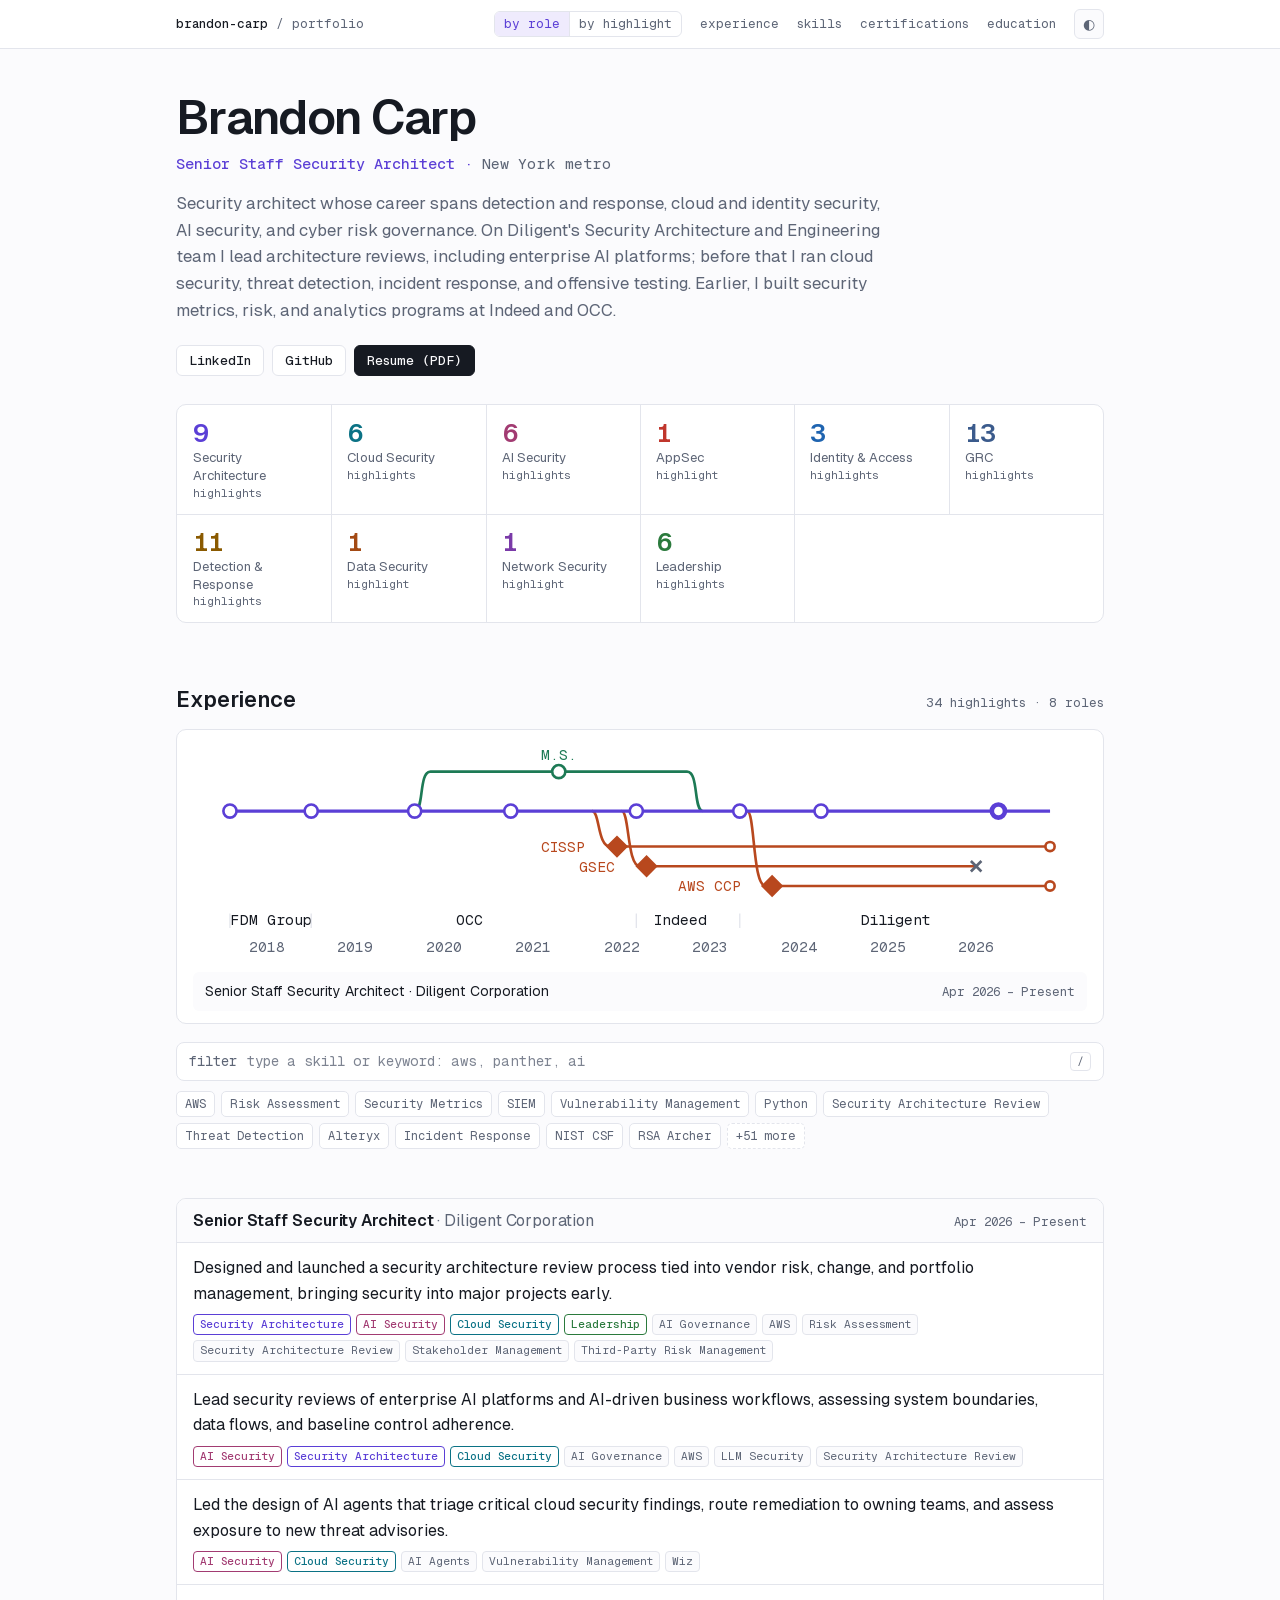
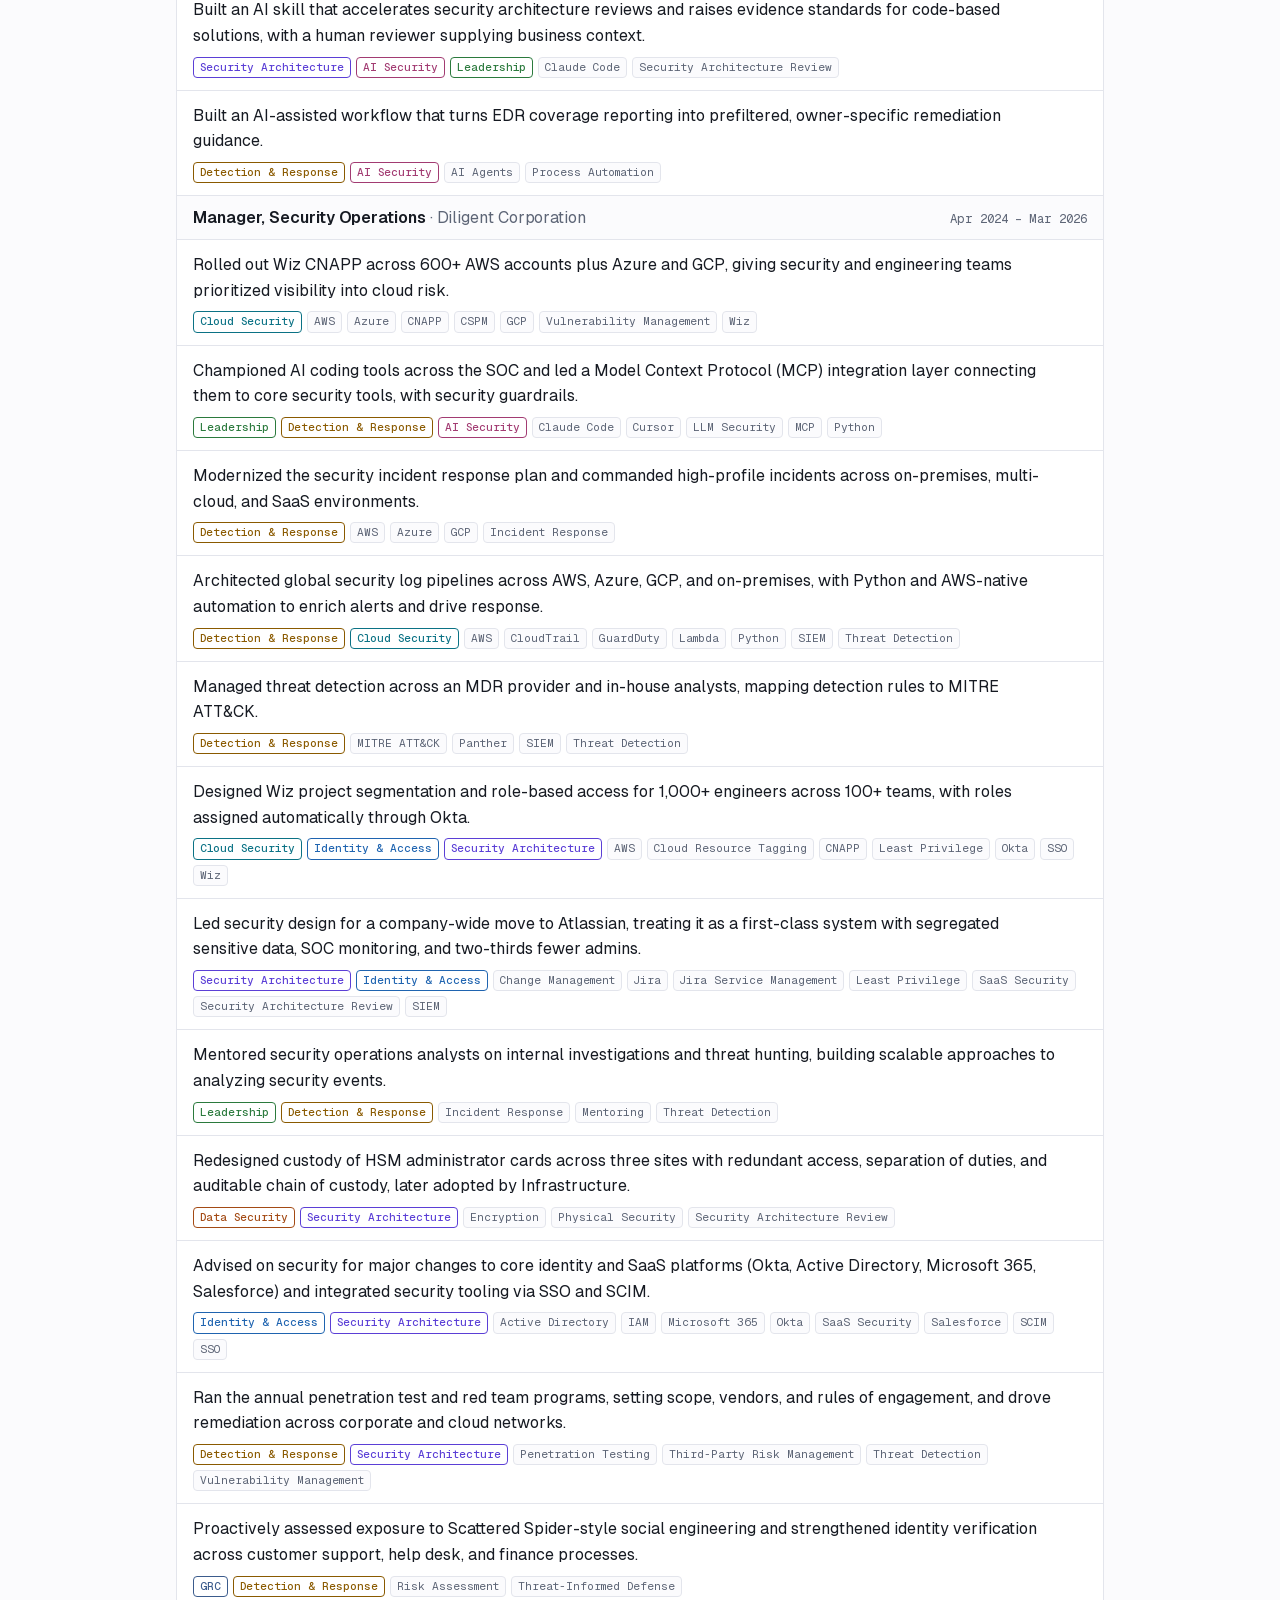
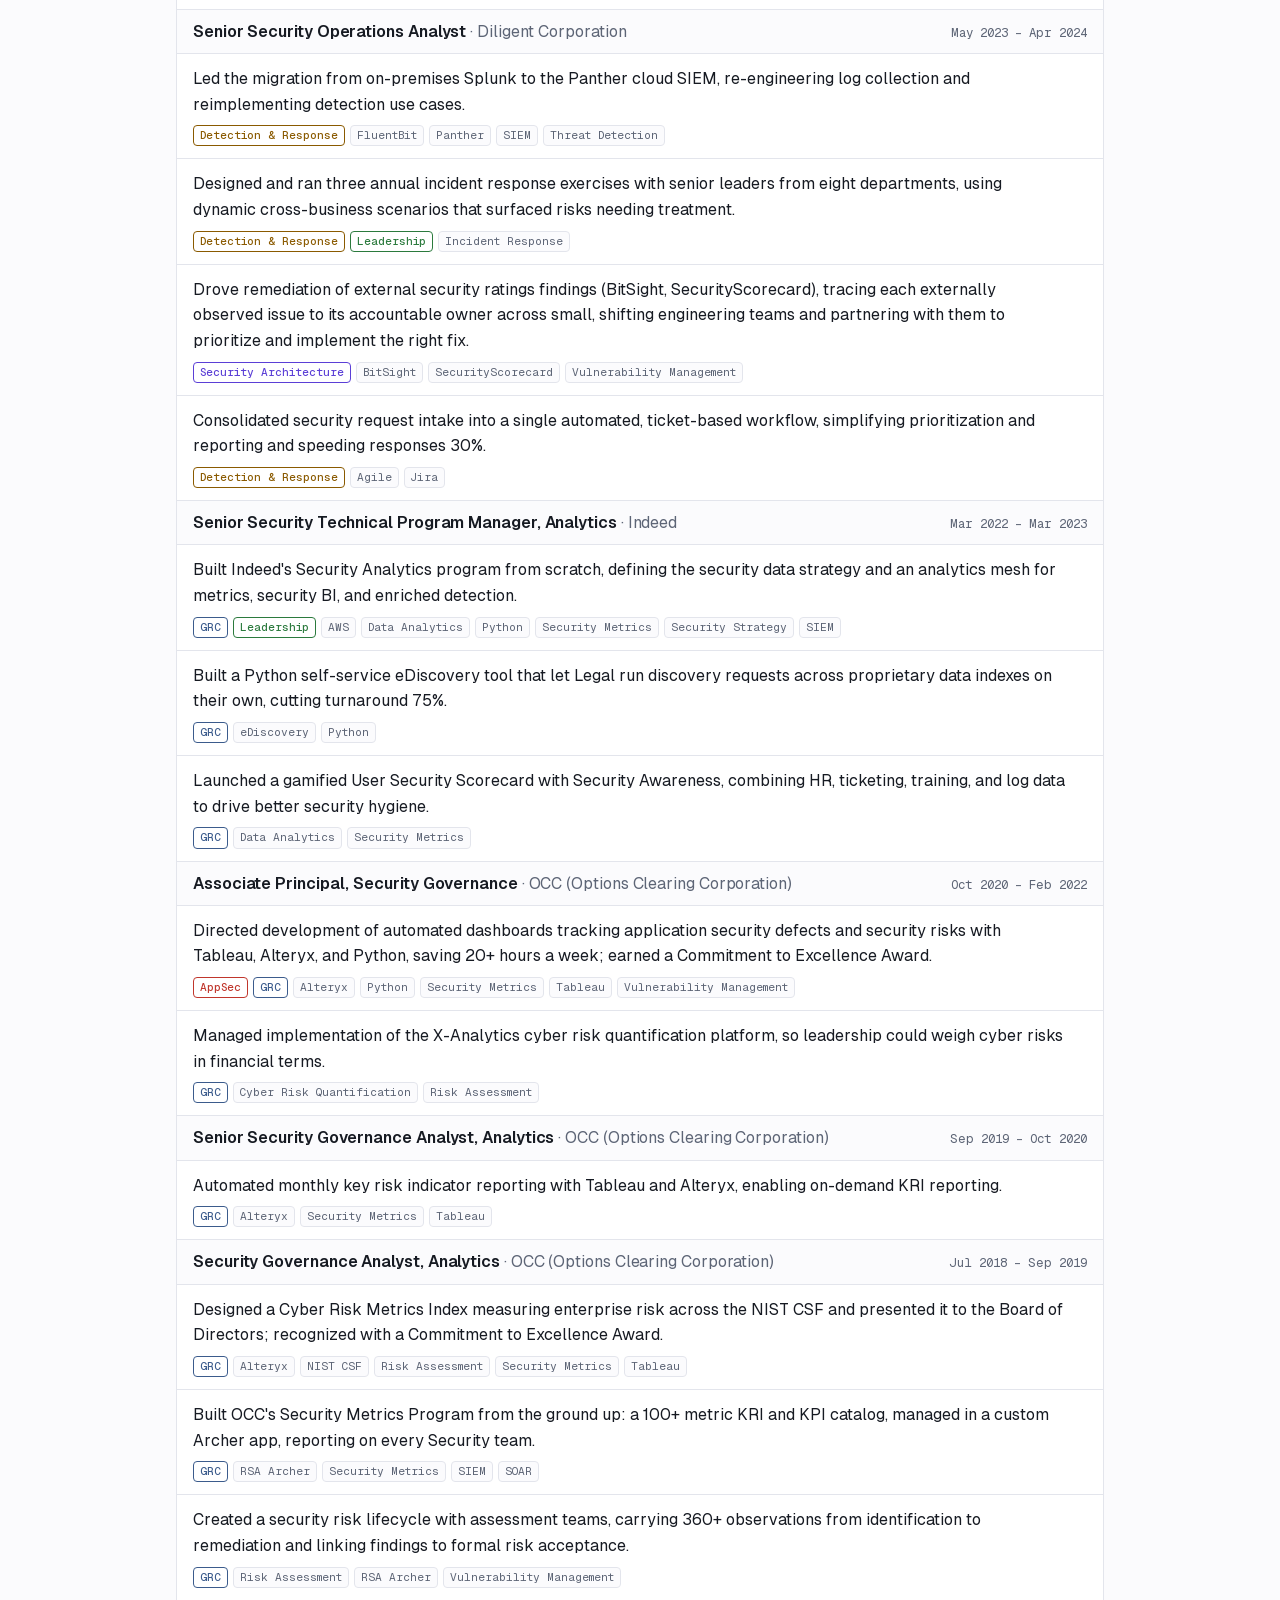
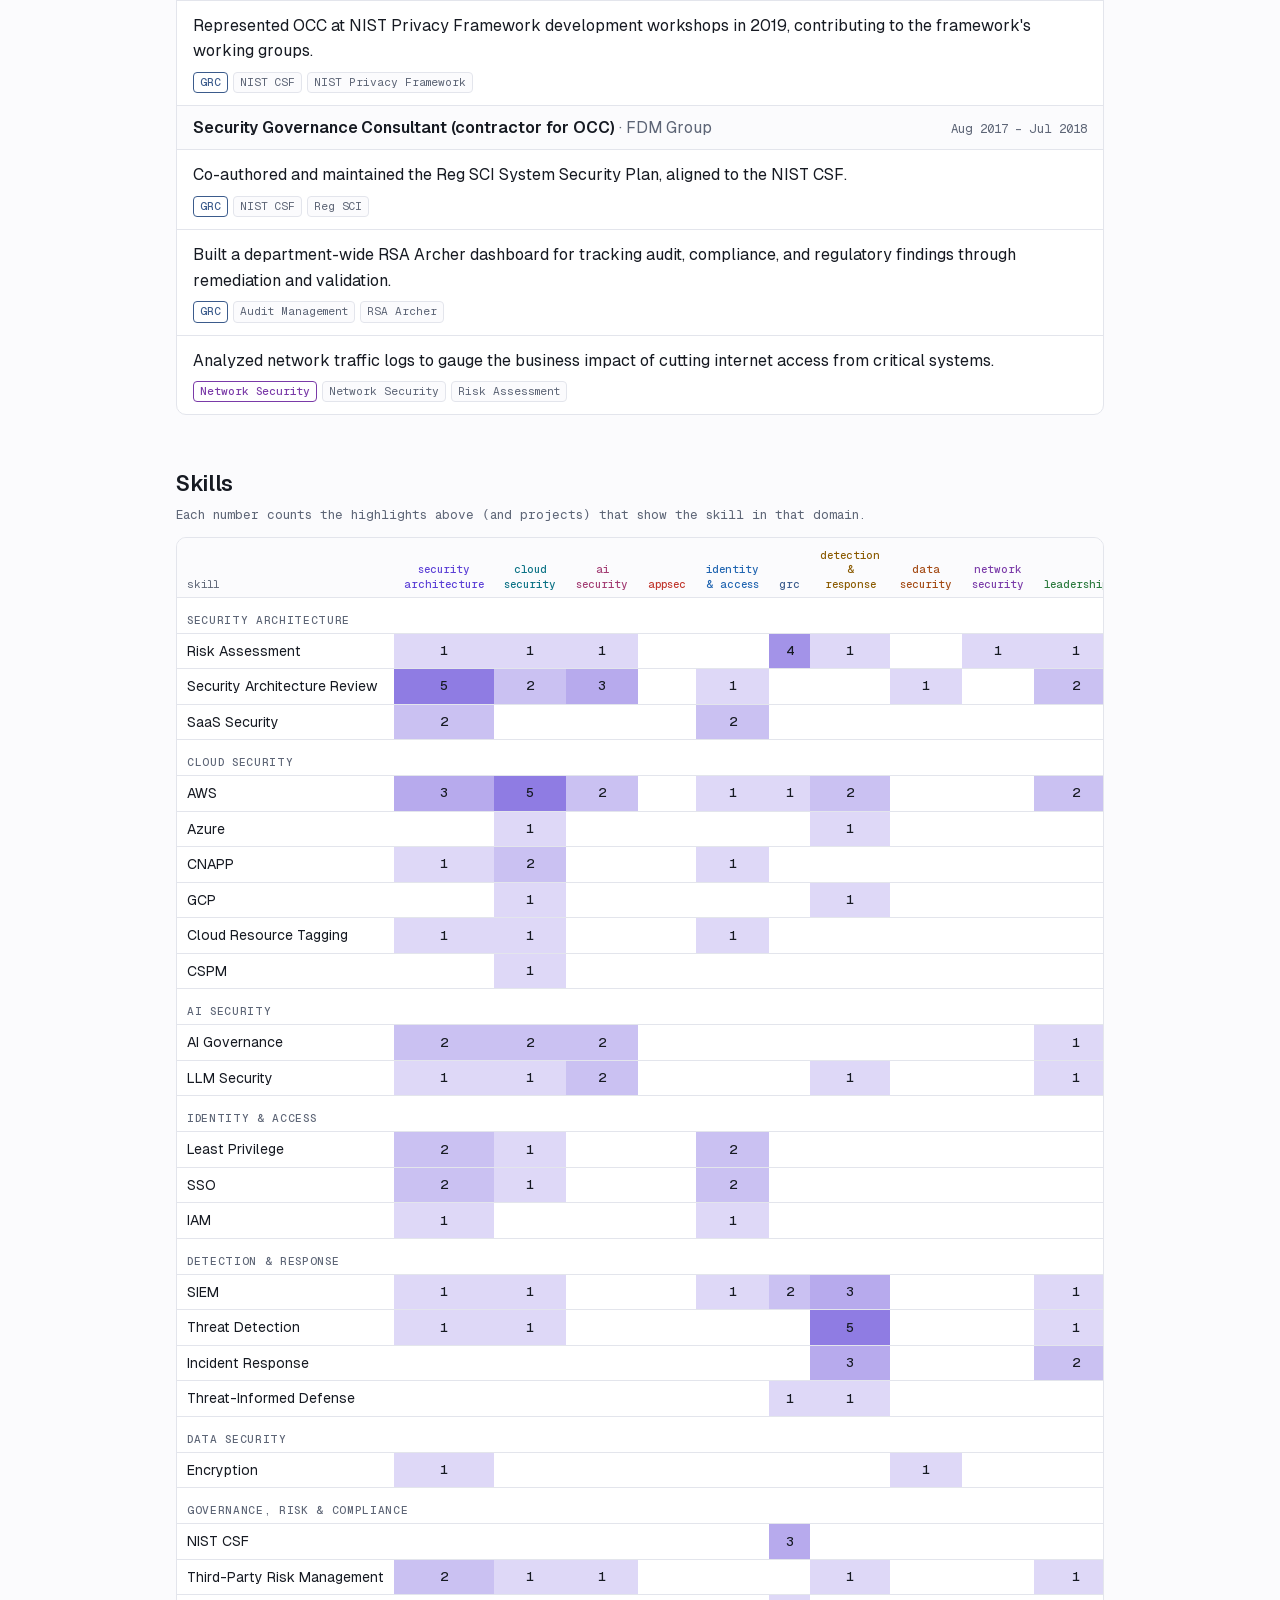
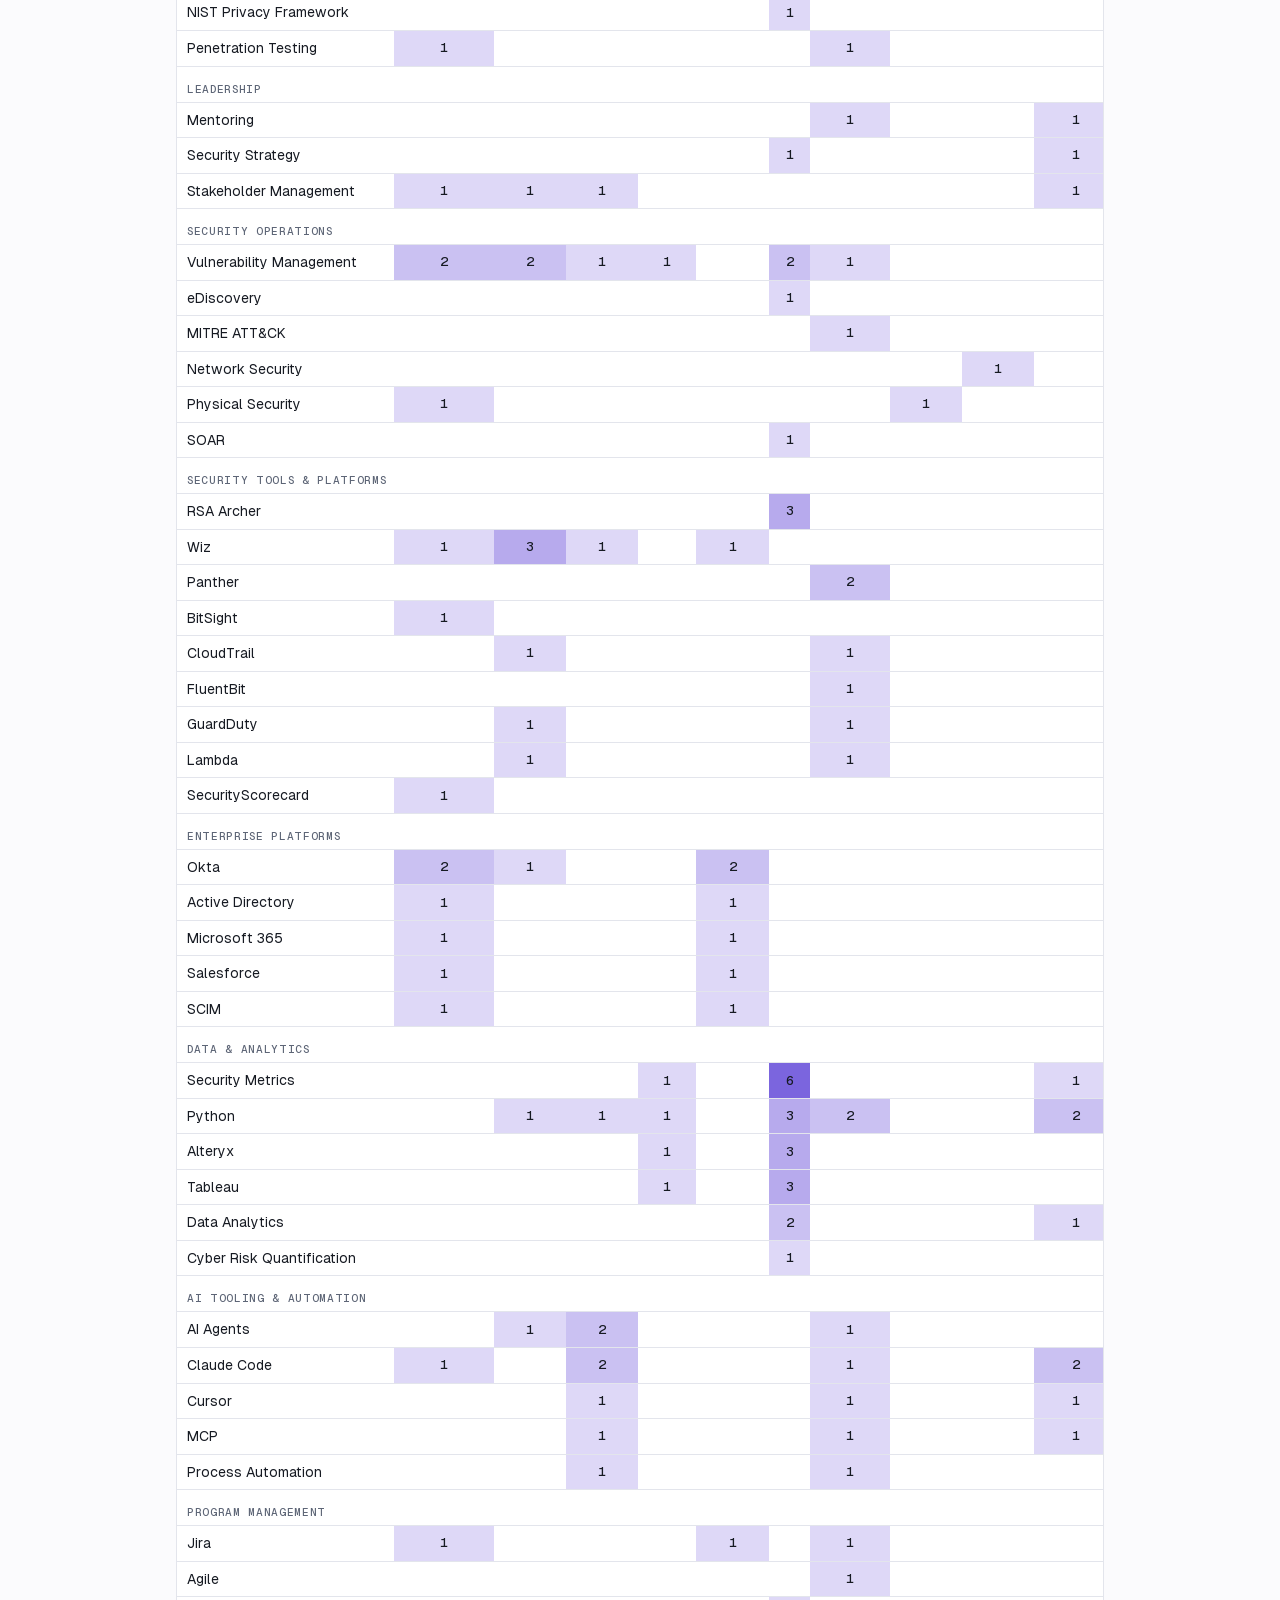
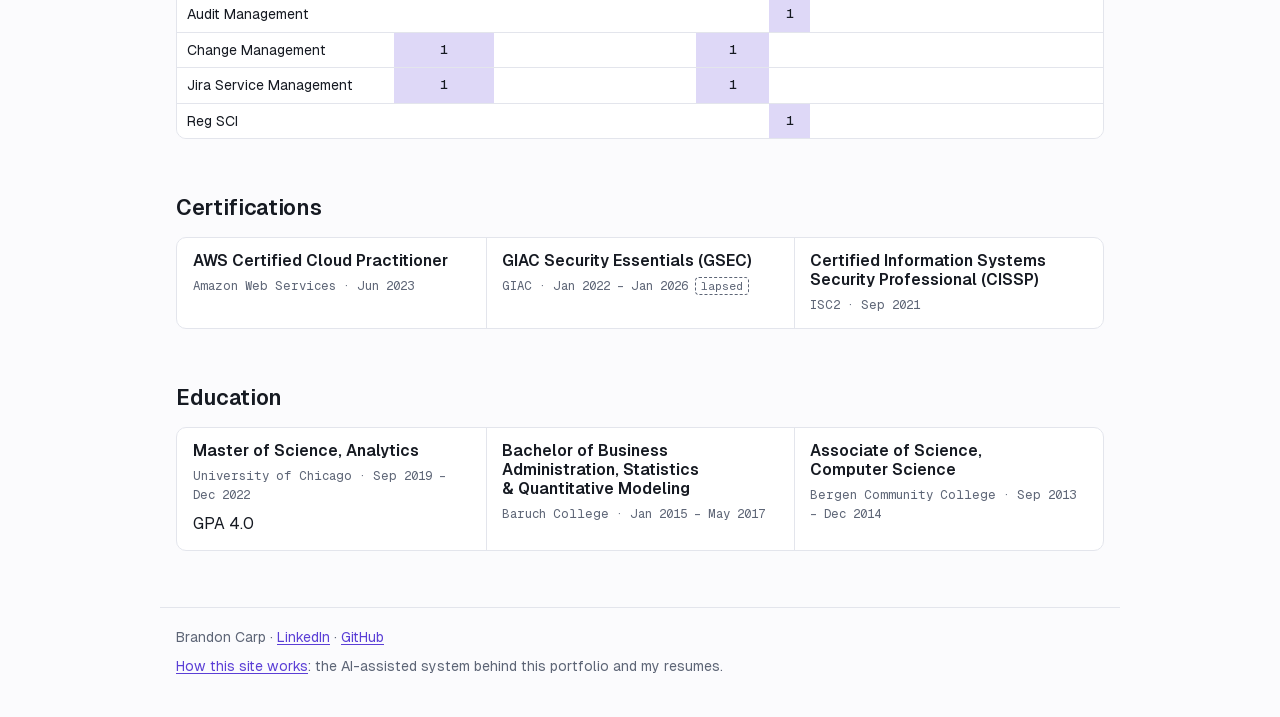
==== commit cfe7b1b6: "site: publish from resume-management@9747d03" ====
--- a/index.html
+++ b/index.html
@@ -88,7 +88,7 @@
   <div class="wrap">
     <a class="bar-id" href="./"><b>brandon-carp</b> / portfolio</a>
     <nav aria-label="Sections">
-<span class="views"><a href="./" aria-current="page">by role</a><a href="capabilities.html">by capability</a></span>      <a href="#experience">experience</a>
+<span class="views"><a href="./" aria-current="page">by role</a><a href="capabilities.html">by highlight</a></span>      <a href="#experience">experience</a>
 <a href="#skills">skills</a><a href="#certifications">certifications</a><a href="#education">education</a>      <button class="theme" type="button" aria-label="Toggle dark mode" hidden>◐</button>
     </nav>
   </div>
--- a/style.css
+++ b/style.css
@@ -293,7 +293,7 @@
 .card .tags { margin-top: 10px; }
 .meta { font: 0.78rem/1.5 var(--f-mono); color: var(--muted); }
 
-/* --- view switch (by role / by capability) --- */
+/* --- view switch (by role / by highlight) --- */
 .views { display: inline-flex; border: 1px solid var(--line); border-radius: 6px; overflow: hidden; }
 .bar nav .views a { padding: 6px 9px; }
 .bar nav .views a + a { border-left: 1px solid var(--line); }
@@ -348,6 +348,7 @@
 .explainer main section > p, .explainer main li, .explainer main dd { max-width: 72ch; }
 .explainer main section > p + p { margin-top: 12px; }
 .explainer section > h2 { margin-bottom: 14px; }
+.explainer main section > p + :is(.layers, .cards) { margin-top: 16px; }
 code { font-family: var(--f-mono); font-size: 0.86em; background: var(--accent-wash); color: var(--text); border-radius: 4px; padding: 1px 5px; }
 .stats { list-style: none; margin: 28px 0 0; padding: 0; display: grid; gap: 0; grid-template-columns: repeat(auto-fit, minmax(150px, 1fr));
   border: 1px solid var(--line); border-radius: 10px; background: var(--surface); overflow: hidden; }
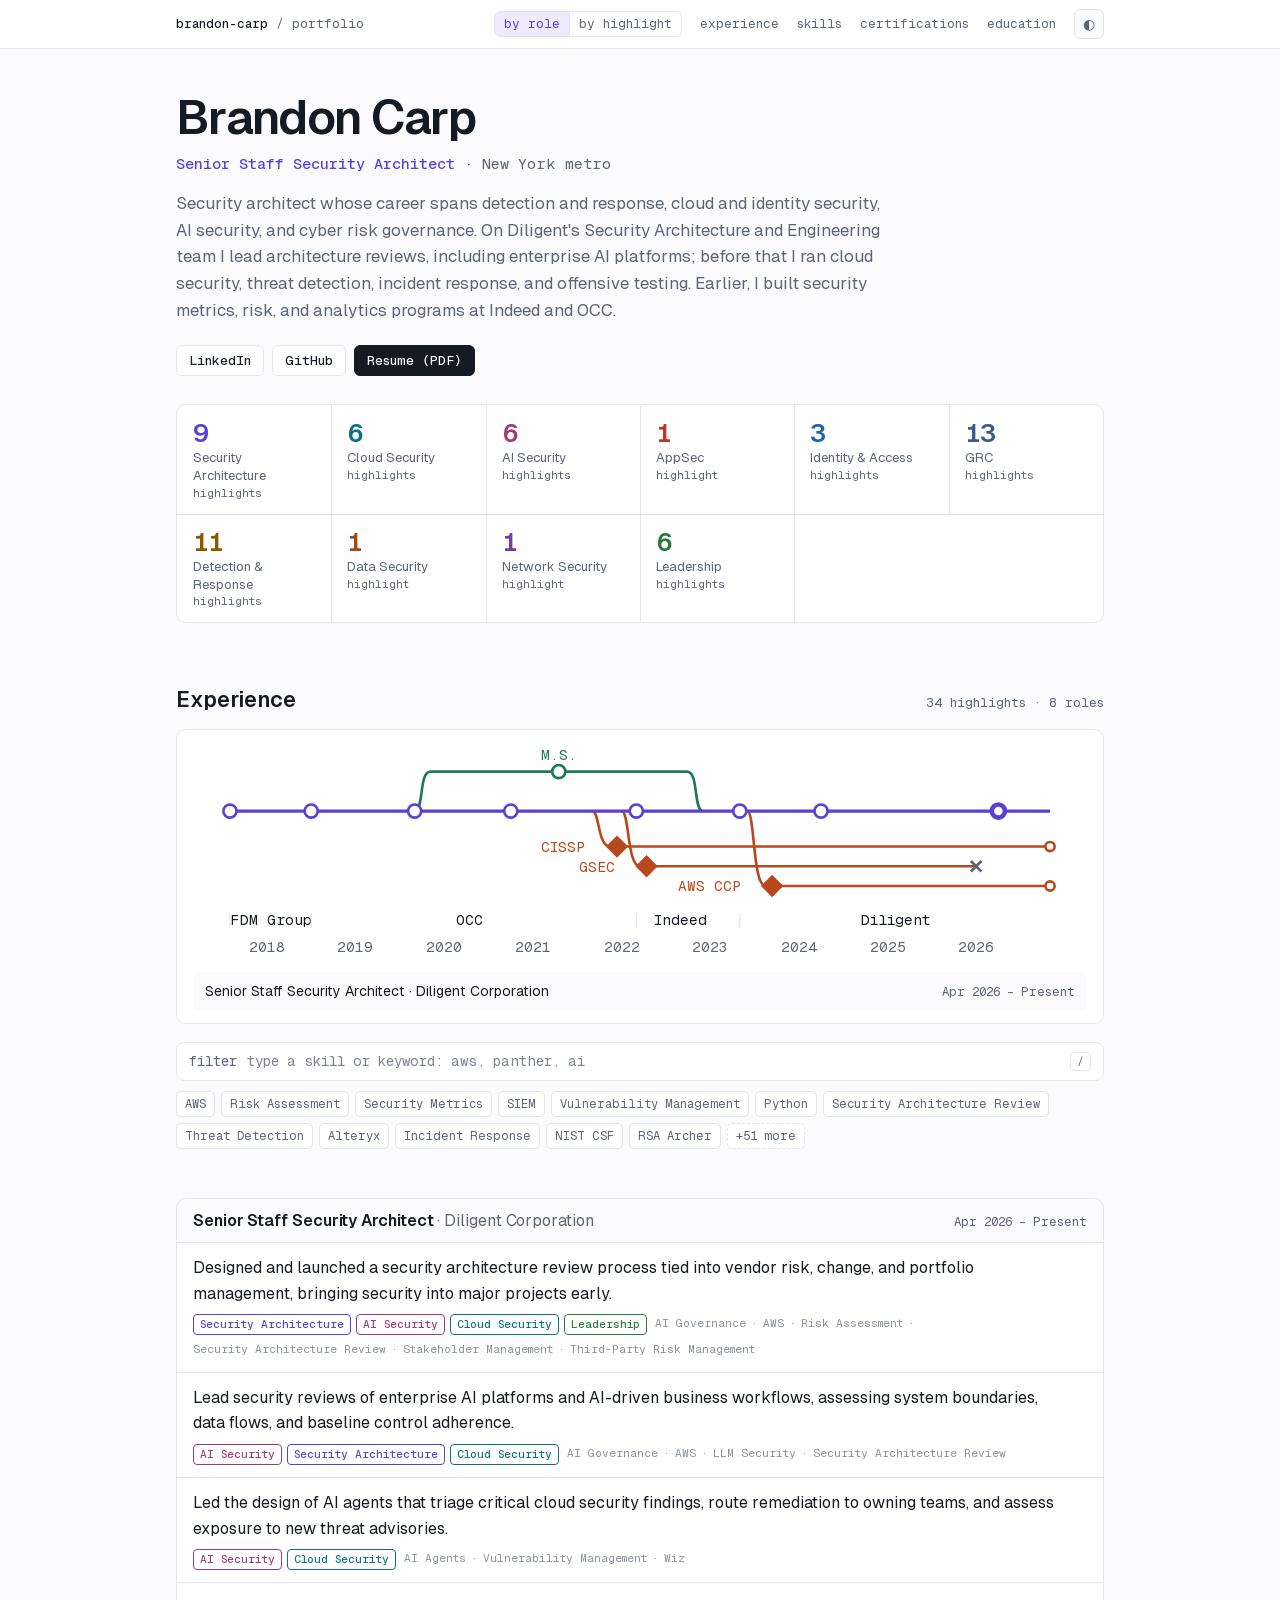
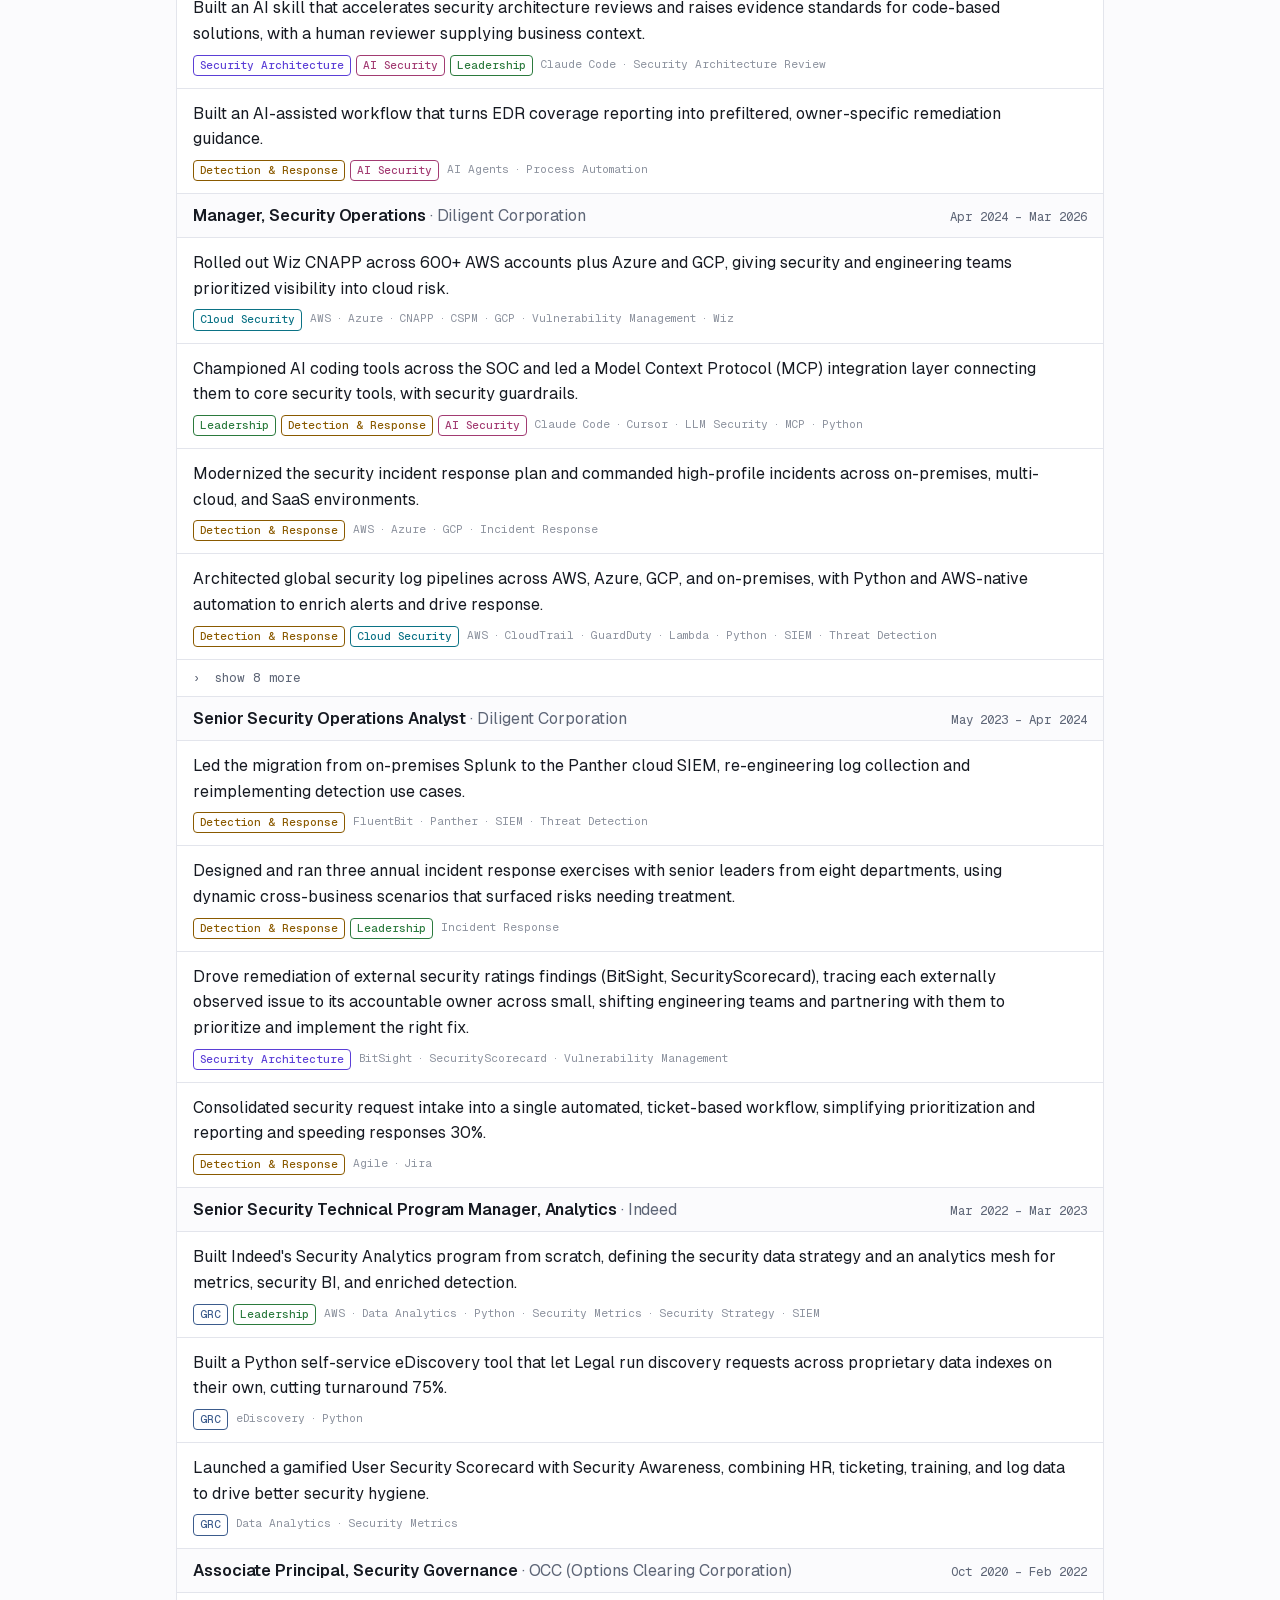
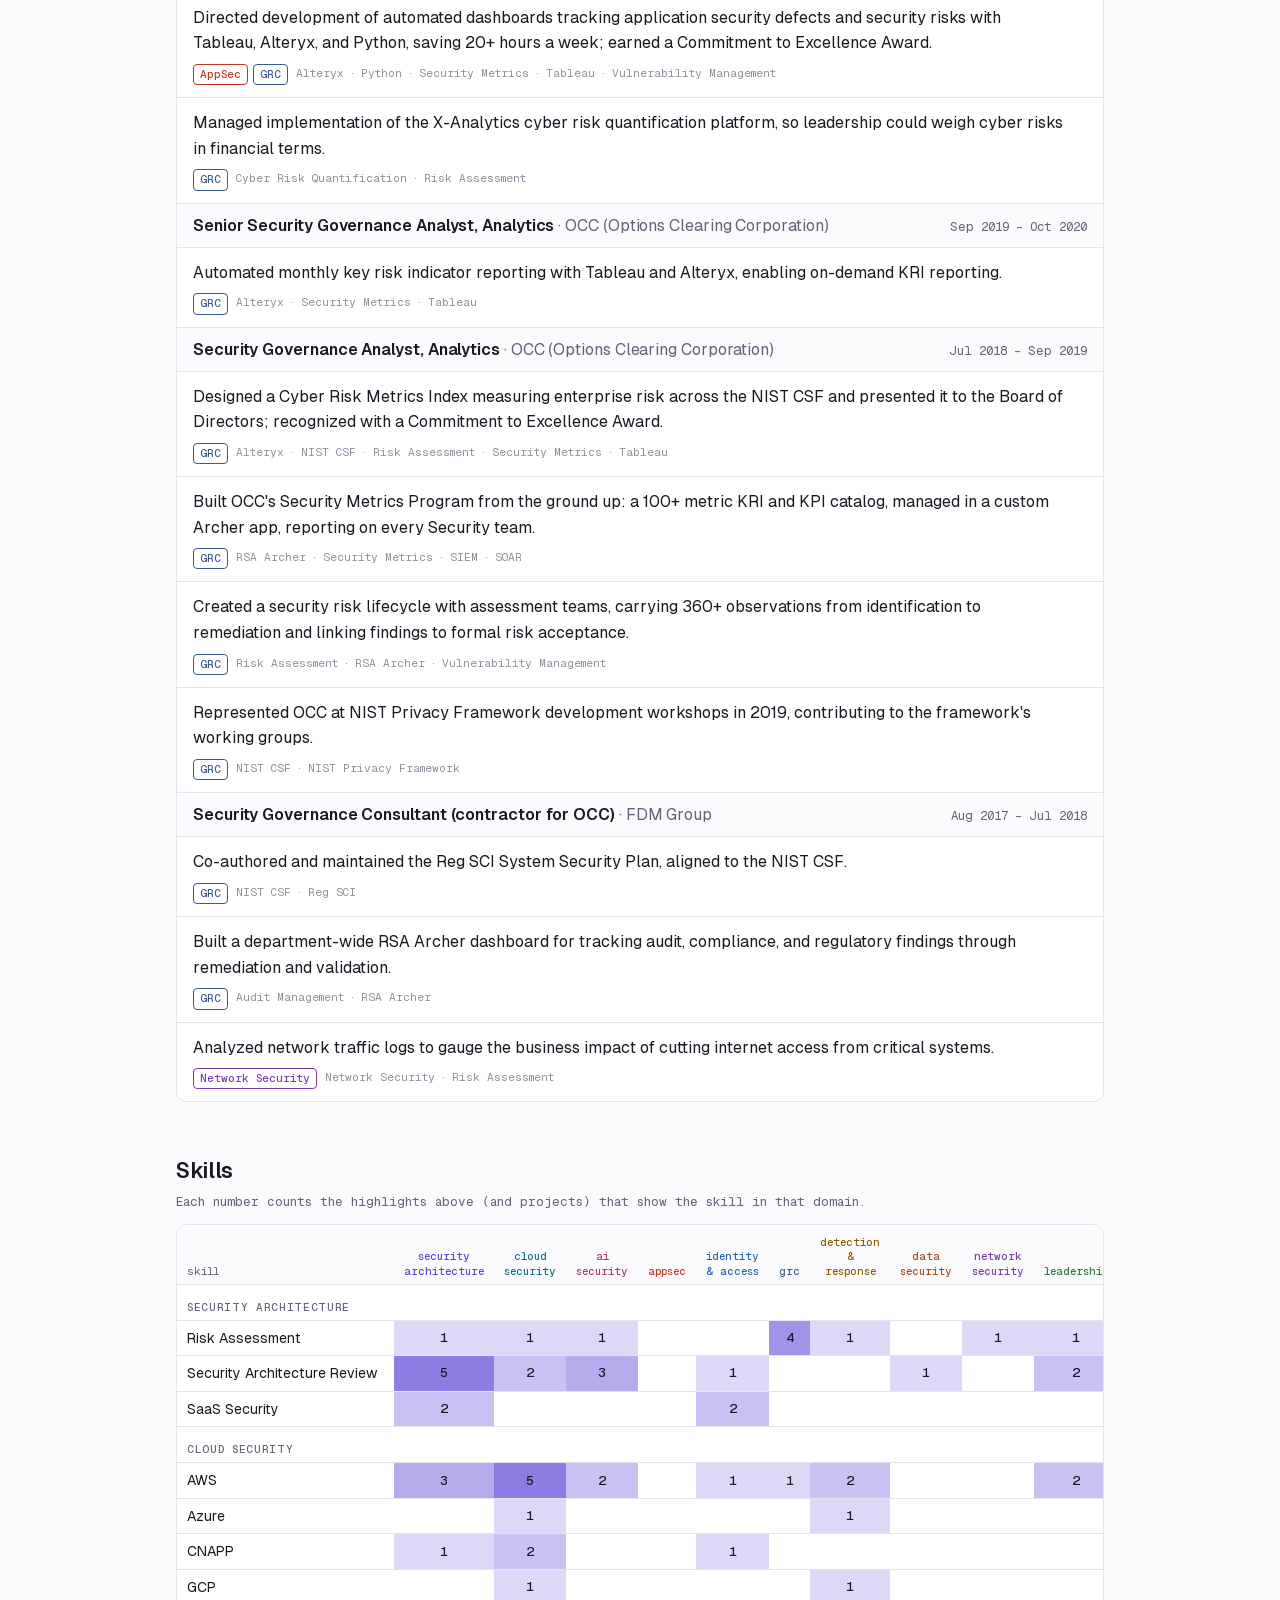
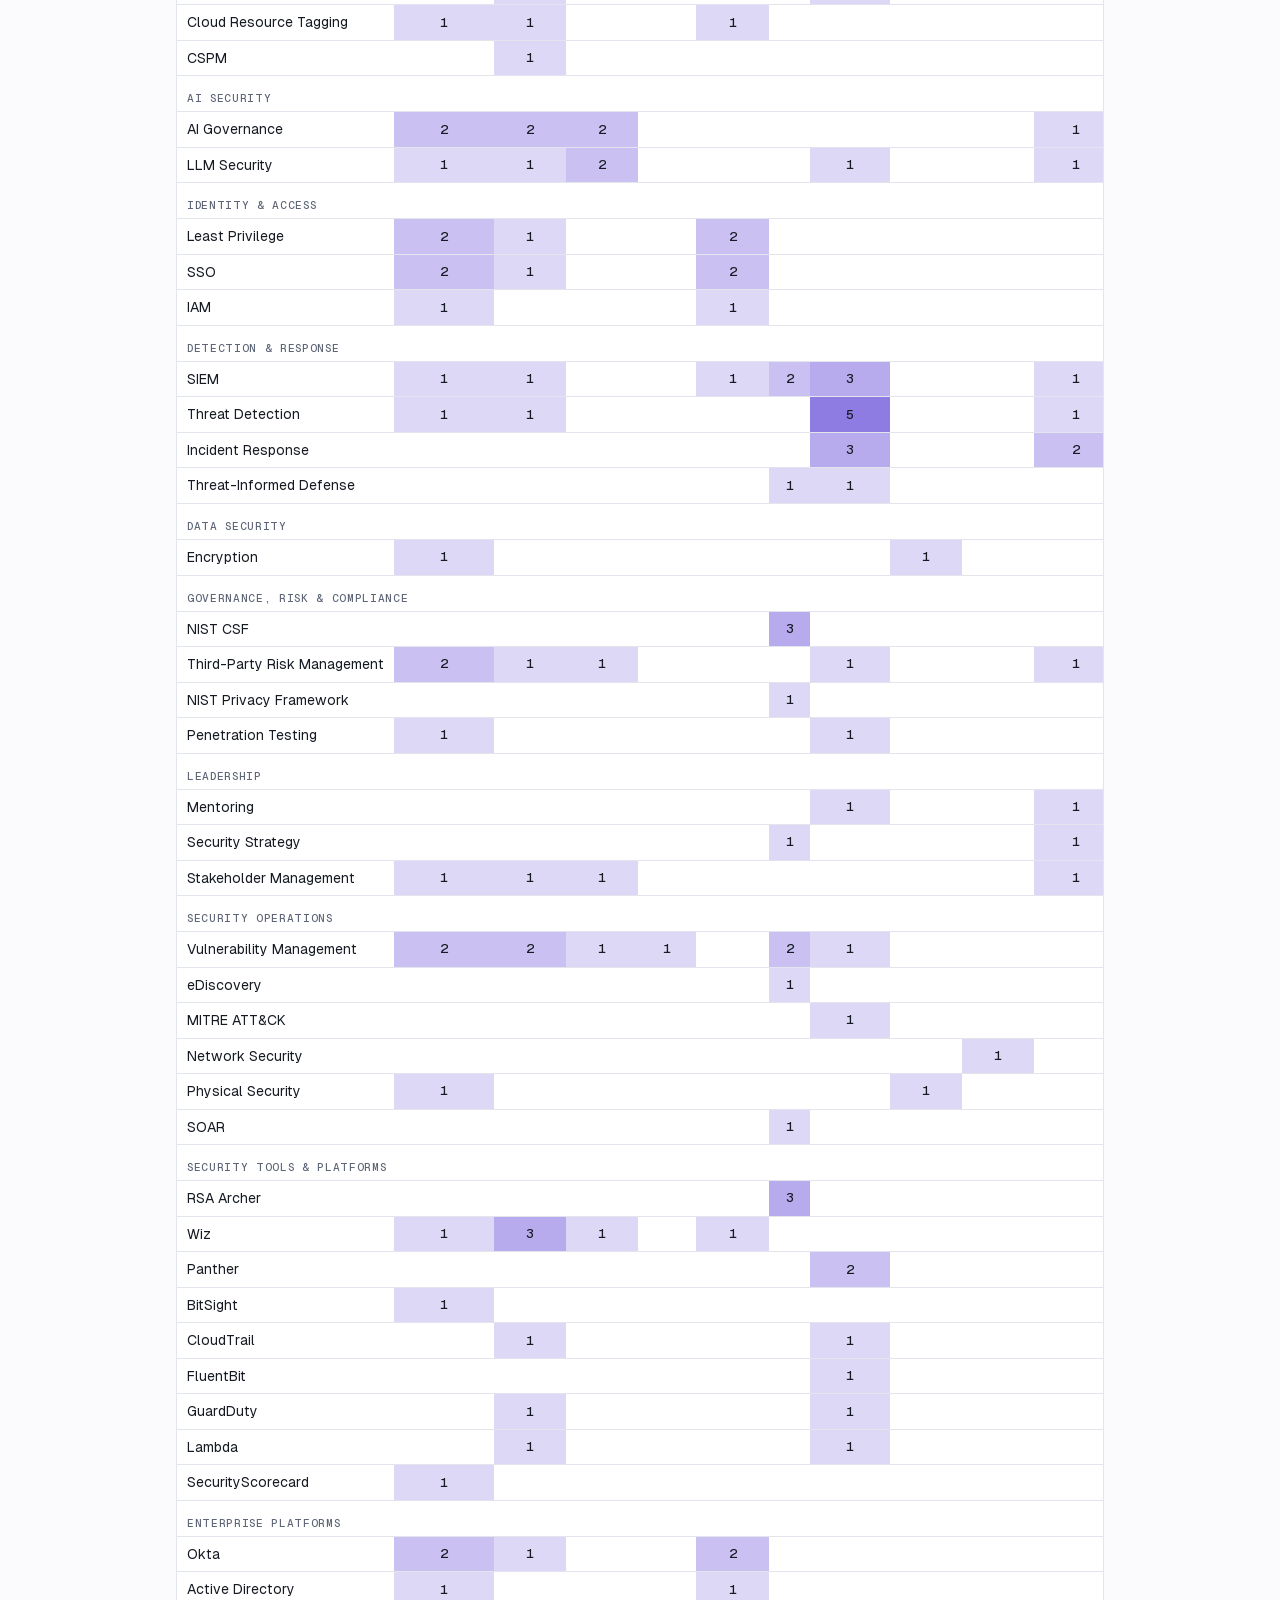
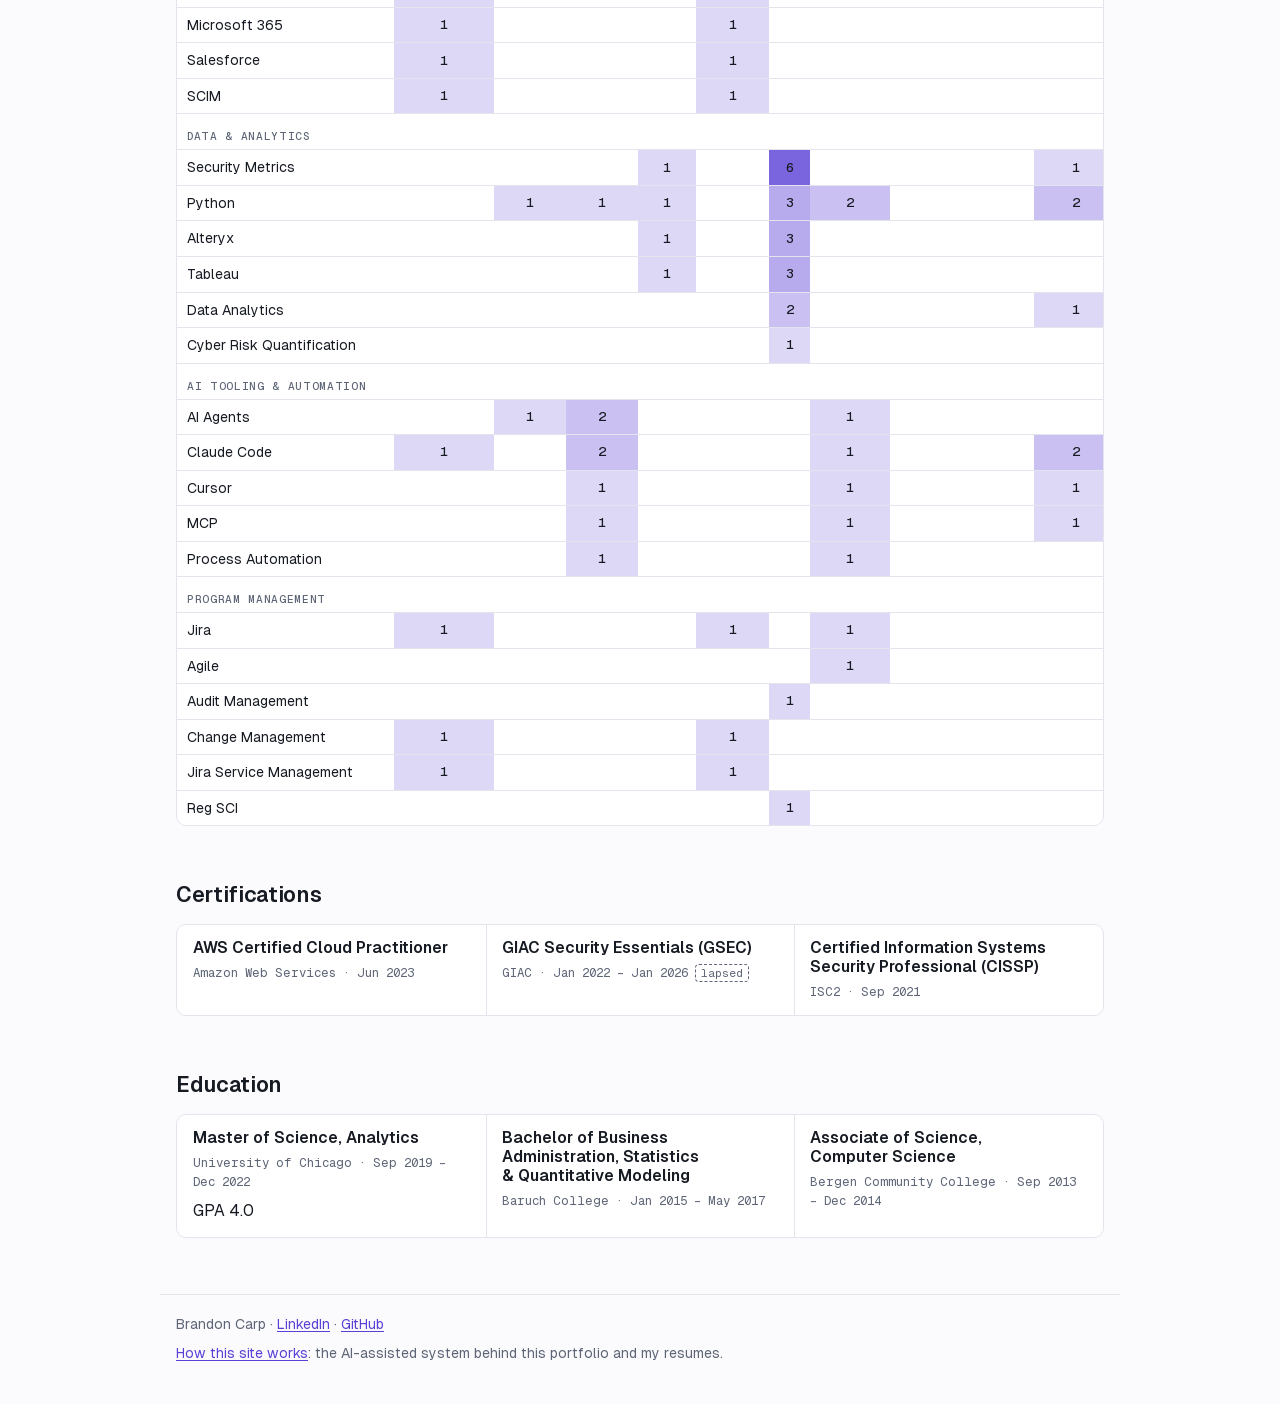
==== commit 838a303d: "site: publish from resume-management@33a5e3e" ====
--- a/index.html
+++ b/index.html
@@ -161,31 +161,31 @@
           <h3>Senior Staff Security Architect <span class="employer">· Diligent Corporation</span></h3>
           <time>Apr 2026 – Present</time>
         </div>
-        <ul class="items">
+        <ul class="items" id="role-diligent-corporation-senior-staff-security-architect-items">
           <li class="item" data-domains="security-architecture ai-security cloud-security leadership" data-skills="ai-governance aws risk-assessment security-architecture-review stakeholder-management third-party-risk-management">
             <p>Designed and launched a security architecture review process tied into vendor risk, change, and portfolio management, bringing security into major projects early.</p>
             <p class="tags">
-<span class="pill d-security-architecture">Security Architecture</span><span class="pill d-ai-security">AI Security</span><span class="pill d-cloud-security">Cloud Security</span><span class="pill d-leadership">Leadership</span><span class="tag">AI Governance</span><span class="tag">AWS</span><span class="tag">Risk Assessment</span><span class="tag">Security Architecture Review</span><span class="tag">Stakeholder Management</span><span class="tag">Third-Party Risk Management</span>            </p>
+<span class="pill d-security-architecture">Security Architecture</span><span class="pill d-ai-security">AI Security</span><span class="pill d-cloud-security">Cloud Security</span><span class="pill d-leadership">Leadership</span><span class="tag" data-skill="ai-governance">AI Governance</span><span class="tag" data-skill="aws">AWS</span><span class="tag" data-skill="risk-assessment">Risk Assessment</span><span class="tag" data-skill="security-architecture-review">Security Architecture Review</span><span class="tag" data-skill="stakeholder-management">Stakeholder Management</span><span class="tag" data-skill="third-party-risk-management">Third-Party Risk Management</span>            </p>
           </li>
           <li class="item" data-domains="ai-security security-architecture cloud-security" data-skills="ai-governance aws llm-security security-architecture-review">
             <p>Lead security reviews of enterprise AI platforms and AI-driven business workflows, assessing system boundaries, data flows, and baseline control adherence.</p>
             <p class="tags">
-<span class="pill d-ai-security">AI Security</span><span class="pill d-security-architecture">Security Architecture</span><span class="pill d-cloud-security">Cloud Security</span><span class="tag">AI Governance</span><span class="tag">AWS</span><span class="tag">LLM Security</span><span class="tag">Security Architecture Review</span>            </p>
+<span class="pill d-ai-security">AI Security</span><span class="pill d-security-architecture">Security Architecture</span><span class="pill d-cloud-security">Cloud Security</span><span class="tag" data-skill="ai-governance">AI Governance</span><span class="tag" data-skill="aws">AWS</span><span class="tag" data-skill="llm-security">LLM Security</span><span class="tag" data-skill="security-architecture-review">Security Architecture Review</span>            </p>
           </li>
           <li class="item" data-domains="ai-security cloud-security" data-skills="ai-agents vulnerability-management wiz">
             <p>Led the design of AI agents that triage critical cloud security findings, route remediation to owning teams, and assess exposure to new threat advisories.</p>
             <p class="tags">
-<span class="pill d-ai-security">AI Security</span><span class="pill d-cloud-security">Cloud Security</span><span class="tag">AI Agents</span><span class="tag">Vulnerability Management</span><span class="tag">Wiz</span>            </p>
+<span class="pill d-ai-security">AI Security</span><span class="pill d-cloud-security">Cloud Security</span><span class="tag" data-skill="ai-agents">AI Agents</span><span class="tag" data-skill="vulnerability-management">Vulnerability Management</span><span class="tag" data-skill="wiz">Wiz</span>            </p>
           </li>
           <li class="item" data-domains="security-architecture ai-security leadership" data-skills="claude-code security-architecture-review">
             <p>Built an AI skill that accelerates security architecture reviews and raises evidence standards for code-based solutions, with a human reviewer supplying business context.</p>
             <p class="tags">
-<span class="pill d-security-architecture">Security Architecture</span><span class="pill d-ai-security">AI Security</span><span class="pill d-leadership">Leadership</span><span class="tag">Claude Code</span><span class="tag">Security Architecture Review</span>            </p>
+<span class="pill d-security-architecture">Security Architecture</span><span class="pill d-ai-security">AI Security</span><span class="pill d-leadership">Leadership</span><span class="tag" data-skill="claude-code">Claude Code</span><span class="tag" data-skill="security-architecture-review">Security Architecture Review</span>            </p>
           </li>
           <li class="item" data-domains="detection-response ai-security" data-skills="ai-agents process-automation">
             <p>Built an AI-assisted workflow that turns EDR coverage reporting into prefiltered, owner-specific remediation guidance.</p>
             <p class="tags">
-<span class="pill d-detection-response">Detection &amp; Response</span><span class="pill d-ai-security">AI Security</span><span class="tag">AI Agents</span><span class="tag">Process Automation</span>            </p>
+<span class="pill d-detection-response">Detection &amp; Response</span><span class="pill d-ai-security">AI Security</span><span class="tag" data-skill="ai-agents">AI Agents</span><span class="tag" data-skill="process-automation">Process Automation</span>            </p>
           </li>
         </ul>
       </li>
@@ -194,94 +194,94 @@
           <h3>Manager, Security Operations <span class="employer">· Diligent Corporation</span></h3>
           <time>Apr 2024 – Mar 2026</time>
         </div>
-        <ul class="items">
+        <ul class="items" id="role-diligent-corporation-manager-security-operations-items" data-preview="4">
           <li class="item" data-domains="cloud-security" data-skills="aws azure cnapp cspm gcp vulnerability-management wiz">
             <p>Rolled out Wiz CNAPP across 600+ AWS accounts plus Azure and GCP, giving security and engineering teams prioritized visibility into cloud risk.</p>
             <p class="tags">
-<span class="pill d-cloud-security">Cloud Security</span><span class="tag">AWS</span><span class="tag">Azure</span><span class="tag">CNAPP</span><span class="tag">CSPM</span><span class="tag">GCP</span><span class="tag">Vulnerability Management</span><span class="tag">Wiz</span>            </p>
+<span class="pill d-cloud-security">Cloud Security</span><span class="tag" data-skill="aws">AWS</span><span class="tag" data-skill="azure">Azure</span><span class="tag" data-skill="cnapp">CNAPP</span><span class="tag" data-skill="cspm">CSPM</span><span class="tag" data-skill="gcp">GCP</span><span class="tag" data-skill="vulnerability-management">Vulnerability Management</span><span class="tag" data-skill="wiz">Wiz</span>            </p>
           </li>
           <li class="item" data-domains="leadership detection-response ai-security" data-skills="claude-code cursor llm-security mcp python">
             <p>Championed AI coding tools across the SOC and led a Model Context Protocol (MCP) integration layer connecting them to core security tools, with security guardrails.</p>
             <p class="tags">
-<span class="pill d-leadership">Leadership</span><span class="pill d-detection-response">Detection &amp; Response</span><span class="pill d-ai-security">AI Security</span><span class="tag">Claude Code</span><span class="tag">Cursor</span><span class="tag">LLM Security</span><span class="tag">MCP</span><span class="tag">Python</span>            </p>
+<span class="pill d-leadership">Leadership</span><span class="pill d-detection-response">Detection &amp; Response</span><span class="pill d-ai-security">AI Security</span><span class="tag" data-skill="claude-code">Claude Code</span><span class="tag" data-skill="cursor">Cursor</span><span class="tag" data-skill="llm-security">LLM Security</span><span class="tag" data-skill="mcp">MCP</span><span class="tag" data-skill="python">Python</span>            </p>
           </li>
           <li class="item" data-domains="detection-response" data-skills="aws azure gcp incident-response">
             <p>Modernized the security incident response plan and commanded high-profile incidents across on-premises, multi-cloud, and SaaS environments.</p>
             <p class="tags">
-<span class="pill d-detection-response">Detection &amp; Response</span><span class="tag">AWS</span><span class="tag">Azure</span><span class="tag">GCP</span><span class="tag">Incident Response</span>            </p>
+<span class="pill d-detection-response">Detection &amp; Response</span><span class="tag" data-skill="aws">AWS</span><span class="tag" data-skill="azure">Azure</span><span class="tag" data-skill="gcp">GCP</span><span class="tag" data-skill="incident-response">Incident Response</span>            </p>
           </li>
           <li class="item" data-domains="detection-response cloud-security" data-skills="aws cloudtrail guardduty lambda python siem threat-detection">
             <p>Architected global security log pipelines across AWS, Azure, GCP, and on-premises, with Python and AWS-native automation to enrich alerts and drive response.</p>
             <p class="tags">
-<span class="pill d-detection-response">Detection &amp; Response</span><span class="pill d-cloud-security">Cloud Security</span><span class="tag">AWS</span><span class="tag">CloudTrail</span><span class="tag">GuardDuty</span><span class="tag">Lambda</span><span class="tag">Python</span><span class="tag">SIEM</span><span class="tag">Threat Detection</span>            </p>
+<span class="pill d-detection-response">Detection &amp; Response</span><span class="pill d-cloud-security">Cloud Security</span><span class="tag" data-skill="aws">AWS</span><span class="tag" data-skill="cloudtrail">CloudTrail</span><span class="tag" data-skill="guardduty">GuardDuty</span><span class="tag" data-skill="lambda">Lambda</span><span class="tag" data-skill="python">Python</span><span class="tag" data-skill="siem">SIEM</span><span class="tag" data-skill="threat-detection">Threat Detection</span>            </p>
           </li>
           <li class="item" data-domains="detection-response" data-skills="mitre-att-ck panther siem threat-detection">
             <p>Managed threat detection across an MDR provider and in-house analysts, mapping detection rules to MITRE ATT&amp;CK.</p>
             <p class="tags">
-<span class="pill d-detection-response">Detection &amp; Response</span><span class="tag">MITRE ATT&amp;CK</span><span class="tag">Panther</span><span class="tag">SIEM</span><span class="tag">Threat Detection</span>            </p>
+<span class="pill d-detection-response">Detection &amp; Response</span><span class="tag" data-skill="mitre-att-ck">MITRE ATT&amp;CK</span><span class="tag" data-skill="panther">Panther</span><span class="tag" data-skill="siem">SIEM</span><span class="tag" data-skill="threat-detection">Threat Detection</span>            </p>
           </li>
           <li class="item" data-domains="cloud-security iam security-architecture" data-skills="aws cloud-resource-tagging cnapp least-privilege okta sso wiz">
             <p>Designed Wiz project segmentation and role-based access for 1,000+ engineers across 100+ teams, with roles assigned automatically through Okta.</p>
             <p class="tags">
-<span class="pill d-cloud-security">Cloud Security</span><span class="pill d-iam">Identity &amp; Access</span><span class="pill d-security-architecture">Security Architecture</span><span class="tag">AWS</span><span class="tag">Cloud Resource Tagging</span><span class="tag">CNAPP</span><span class="tag">Least Privilege</span><span class="tag">Okta</span><span class="tag">SSO</span><span class="tag">Wiz</span>            </p>
+<span class="pill d-cloud-security">Cloud Security</span><span class="pill d-iam">Identity &amp; Access</span><span class="pill d-security-architecture">Security Architecture</span><span class="tag" data-skill="aws">AWS</span><span class="tag" data-skill="cloud-resource-tagging">Cloud Resource Tagging</span><span class="tag" data-skill="cnapp">CNAPP</span><span class="tag" data-skill="least-privilege">Least Privilege</span><span class="tag" data-skill="okta">Okta</span><span class="tag" data-skill="sso">SSO</span><span class="tag" data-skill="wiz">Wiz</span>            </p>
           </li>
           <li class="item" data-domains="security-architecture iam" data-skills="change-management jira jira-service-management least-privilege saas-security security-architecture-review siem">
             <p>Led security design for a company-wide move to Atlassian, treating it as a first-class system with segregated sensitive data, SOC monitoring, and two-thirds fewer admins.</p>
             <p class="tags">
-<span class="pill d-security-architecture">Security Architecture</span><span class="pill d-iam">Identity &amp; Access</span><span class="tag">Change Management</span><span class="tag">Jira</span><span class="tag">Jira Service Management</span><span class="tag">Least Privilege</span><span class="tag">SaaS Security</span><span class="tag">Security Architecture Review</span><span class="tag">SIEM</span>            </p>
+<span class="pill d-security-architecture">Security Architecture</span><span class="pill d-iam">Identity &amp; Access</span><span class="tag" data-skill="change-management">Change Management</span><span class="tag" data-skill="jira">Jira</span><span class="tag" data-skill="jira-service-management">Jira Service Management</span><span class="tag" data-skill="least-privilege">Least Privilege</span><span class="tag" data-skill="saas-security">SaaS Security</span><span class="tag" data-skill="security-architecture-review">Security Architecture Review</span><span class="tag" data-skill="siem">SIEM</span>            </p>
           </li>
           <li class="item" data-domains="leadership detection-response" data-skills="incident-response mentoring threat-detection">
             <p>Mentored security operations analysts on internal investigations and threat hunting, building scalable approaches to analyzing security events.</p>
             <p class="tags">
-<span class="pill d-leadership">Leadership</span><span class="pill d-detection-response">Detection &amp; Response</span><span class="tag">Incident Response</span><span class="tag">Mentoring</span><span class="tag">Threat Detection</span>            </p>
+<span class="pill d-leadership">Leadership</span><span class="pill d-detection-response">Detection &amp; Response</span><span class="tag" data-skill="incident-response">Incident Response</span><span class="tag" data-skill="mentoring">Mentoring</span><span class="tag" data-skill="threat-detection">Threat Detection</span>            </p>
           </li>
           <li class="item" data-domains="data-security security-architecture" data-skills="encryption physical-security security-architecture-review">
             <p>Redesigned custody of HSM administrator cards across three sites with redundant access, separation of duties, and auditable chain of custody, later adopted by Infrastructure.</p>
             <p class="tags">
-<span class="pill d-data-security">Data Security</span><span class="pill d-security-architecture">Security Architecture</span><span class="tag">Encryption</span><span class="tag">Physical Security</span><span class="tag">Security Architecture Review</span>            </p>
+<span class="pill d-data-security">Data Security</span><span class="pill d-security-architecture">Security Architecture</span><span class="tag" data-skill="encryption">Encryption</span><span class="tag" data-skill="physical-security">Physical Security</span><span class="tag" data-skill="security-architecture-review">Security Architecture Review</span>            </p>
           </li>
           <li class="item" data-domains="iam security-architecture" data-skills="active-directory iam microsoft-365 okta saas-security salesforce scim sso">
             <p>Advised on security for major changes to core identity and SaaS platforms (Okta, Active Directory, Microsoft 365, Salesforce) and integrated security tooling via SSO and SCIM.</p>
             <p class="tags">
-<span class="pill d-iam">Identity &amp; Access</span><span class="pill d-security-architecture">Security Architecture</span><span class="tag">Active Directory</span><span class="tag">IAM</span><span class="tag">Microsoft 365</span><span class="tag">Okta</span><span class="tag">SaaS Security</span><span class="tag">Salesforce</span><span class="tag">SCIM</span><span class="tag">SSO</span>            </p>
+<span class="pill d-iam">Identity &amp; Access</span><span class="pill d-security-architecture">Security Architecture</span><span class="tag" data-skill="active-directory">Active Directory</span><span class="tag" data-skill="iam">IAM</span><span class="tag" data-skill="microsoft-365">Microsoft 365</span><span class="tag" data-skill="okta">Okta</span><span class="tag" data-skill="saas-security">SaaS Security</span><span class="tag" data-skill="salesforce">Salesforce</span><span class="tag" data-skill="scim">SCIM</span><span class="tag" data-skill="sso">SSO</span>            </p>
           </li>
           <li class="item" data-domains="detection-response security-architecture" data-skills="penetration-testing third-party-risk-management threat-detection vulnerability-management">
             <p>Ran the annual penetration test and red team programs, setting scope, vendors, and rules of engagement, and drove remediation across corporate and cloud networks.</p>
             <p class="tags">
-<span class="pill d-detection-response">Detection &amp; Response</span><span class="pill d-security-architecture">Security Architecture</span><span class="tag">Penetration Testing</span><span class="tag">Third-Party Risk Management</span><span class="tag">Threat Detection</span><span class="tag">Vulnerability Management</span>            </p>
+<span class="pill d-detection-response">Detection &amp; Response</span><span class="pill d-security-architecture">Security Architecture</span><span class="tag" data-skill="penetration-testing">Penetration Testing</span><span class="tag" data-skill="third-party-risk-management">Third-Party Risk Management</span><span class="tag" data-skill="threat-detection">Threat Detection</span><span class="tag" data-skill="vulnerability-management">Vulnerability Management</span>            </p>
           </li>
           <li class="item" data-domains="grc detection-response" data-skills="risk-assessment threat-informed-defense">
             <p>Proactively assessed exposure to Scattered Spider-style social engineering and strengthened identity verification across customer support, help desk, and finance processes.</p>
             <p class="tags">
-<span class="pill d-grc">GRC</span><span class="pill d-detection-response">Detection &amp; Response</span><span class="tag">Risk Assessment</span><span class="tag">Threat-Informed Defense</span>            </p>
-          </li>
-        </ul>
-      </li>
+<span class="pill d-grc">GRC</span><span class="pill d-detection-response">Detection &amp; Response</span><span class="tag" data-skill="risk-assessment">Risk Assessment</span><span class="tag" data-skill="threat-informed-defense">Threat-Informed Defense</span>            </p>
+          </li>
+        </ul>
+<button type="button" class="role-more" aria-controls="role-diligent-corporation-manager-security-operations-items" aria-expanded="false" data-more="show 8 more">show 8 more</button>      </li>
       <li class="role" id="role-diligent-corporation-senior-security-operations-analyst">
         <div class="role-head">
           <h3>Senior Security Operations Analyst <span class="employer">· Diligent Corporation</span></h3>
           <time>May 2023 – Apr 2024</time>
         </div>
-        <ul class="items">
+        <ul class="items" id="role-diligent-corporation-senior-security-operations-analyst-items">
           <li class="item" data-domains="detection-response" data-skills="fluentbit panther siem threat-detection">
             <p>Led the migration from on-premises Splunk to the Panther cloud SIEM, re-engineering log collection and reimplementing detection use cases.</p>
             <p class="tags">
-<span class="pill d-detection-response">Detection &amp; Response</span><span class="tag">FluentBit</span><span class="tag">Panther</span><span class="tag">SIEM</span><span class="tag">Threat Detection</span>            </p>
+<span class="pill d-detection-response">Detection &amp; Response</span><span class="tag" data-skill="fluentbit">FluentBit</span><span class="tag" data-skill="panther">Panther</span><span class="tag" data-skill="siem">SIEM</span><span class="tag" data-skill="threat-detection">Threat Detection</span>            </p>
           </li>
           <li class="item" data-domains="detection-response leadership" data-skills="incident-response">
             <p>Designed and ran three annual incident response exercises with senior leaders from eight departments, using dynamic cross-business scenarios that surfaced risks needing treatment.</p>
             <p class="tags">
-<span class="pill d-detection-response">Detection &amp; Response</span><span class="pill d-leadership">Leadership</span><span class="tag">Incident Response</span>            </p>
+<span class="pill d-detection-response">Detection &amp; Response</span><span class="pill d-leadership">Leadership</span><span class="tag" data-skill="incident-response">Incident Response</span>            </p>
           </li>
           <li class="item" data-domains="security-architecture" data-skills="bitsight securityscorecard vulnerability-management">
             <p>Drove remediation of external security ratings findings (BitSight, SecurityScorecard), tracing each externally observed issue to its accountable owner across small, shifting engineering teams and partnering with them to prioritize and implement the right fix.</p>
             <p class="tags">
-<span class="pill d-security-architecture">Security Architecture</span><span class="tag">BitSight</span><span class="tag">SecurityScorecard</span><span class="tag">Vulnerability Management</span>            </p>
+<span class="pill d-security-architecture">Security Architecture</span><span class="tag" data-skill="bitsight">BitSight</span><span class="tag" data-skill="securityscorecard">SecurityScorecard</span><span class="tag" data-skill="vulnerability-management">Vulnerability Management</span>            </p>
           </li>
           <li class="item" data-domains="detection-response" data-skills="agile jira">
             <p>Consolidated security request intake into a single automated, ticket-based workflow, simplifying prioritization and reporting and speeding responses 30%.</p>
             <p class="tags">
-<span class="pill d-detection-response">Detection &amp; Response</span><span class="tag">Agile</span><span class="tag">Jira</span>            </p>
+<span class="pill d-detection-response">Detection &amp; Response</span><span class="tag" data-skill="agile">Agile</span><span class="tag" data-skill="jira">Jira</span>            </p>
           </li>
         </ul>
       </li>
@@ -290,21 +290,21 @@
           <h3>Senior Security Technical Program Manager, Analytics <span class="employer">· Indeed</span></h3>
           <time>Mar 2022 – Mar 2023</time>
         </div>
-        <ul class="items">
+        <ul class="items" id="role-indeed-senior-security-technical-program-manager-analytics-items">
           <li class="item" data-domains="grc leadership" data-skills="aws data-analytics python security-metrics security-strategy siem">
             <p>Built Indeed&#39;s Security Analytics program from scratch, defining the security data strategy and an analytics mesh for metrics, security BI, and enriched detection.</p>
             <p class="tags">
-<span class="pill d-grc">GRC</span><span class="pill d-leadership">Leadership</span><span class="tag">AWS</span><span class="tag">Data Analytics</span><span class="tag">Python</span><span class="tag">Security Metrics</span><span class="tag">Security Strategy</span><span class="tag">SIEM</span>            </p>
+<span class="pill d-grc">GRC</span><span class="pill d-leadership">Leadership</span><span class="tag" data-skill="aws">AWS</span><span class="tag" data-skill="data-analytics">Data Analytics</span><span class="tag" data-skill="python">Python</span><span class="tag" data-skill="security-metrics">Security Metrics</span><span class="tag" data-skill="security-strategy">Security Strategy</span><span class="tag" data-skill="siem">SIEM</span>            </p>
           </li>
           <li class="item" data-domains="grc" data-skills="ediscovery python">
             <p>Built a Python self-service eDiscovery tool that let Legal run discovery requests across proprietary data indexes on their own, cutting turnaround 75%.</p>
             <p class="tags">
-<span class="pill d-grc">GRC</span><span class="tag">eDiscovery</span><span class="tag">Python</span>            </p>
+<span class="pill d-grc">GRC</span><span class="tag" data-skill="ediscovery">eDiscovery</span><span class="tag" data-skill="python">Python</span>            </p>
           </li>
           <li class="item" data-domains="grc" data-skills="data-analytics security-metrics">
             <p>Launched a gamified User Security Scorecard with Security Awareness, combining HR, ticketing, training, and log data to drive better security hygiene.</p>
             <p class="tags">
-<span class="pill d-grc">GRC</span><span class="tag">Data Analytics</span><span class="tag">Security Metrics</span>            </p>
+<span class="pill d-grc">GRC</span><span class="tag" data-skill="data-analytics">Data Analytics</span><span class="tag" data-skill="security-metrics">Security Metrics</span>            </p>
           </li>
         </ul>
       </li>
@@ -313,16 +313,16 @@
           <h3>Associate Principal, Security Governance <span class="employer">· OCC (Options Clearing Corporation)</span></h3>
           <time>Oct 2020 – Feb 2022</time>
         </div>
-        <ul class="items">
+        <ul class="items" id="role-occ-options-clearing-corporation-associate-principal-security-governance-items">
           <li class="item" data-domains="appsec grc" data-skills="alteryx python security-metrics tableau vulnerability-management">
             <p>Directed development of automated dashboards tracking application security defects and security risks with Tableau, Alteryx, and Python, saving 20+ hours a week; earned a Commitment to Excellence Award.</p>
             <p class="tags">
-<span class="pill d-appsec">AppSec</span><span class="pill d-grc">GRC</span><span class="tag">Alteryx</span><span class="tag">Python</span><span class="tag">Security Metrics</span><span class="tag">Tableau</span><span class="tag">Vulnerability Management</span>            </p>
+<span class="pill d-appsec">AppSec</span><span class="pill d-grc">GRC</span><span class="tag" data-skill="alteryx">Alteryx</span><span class="tag" data-skill="python">Python</span><span class="tag" data-skill="security-metrics">Security Metrics</span><span class="tag" data-skill="tableau">Tableau</span><span class="tag" data-skill="vulnerability-management">Vulnerability Management</span>            </p>
           </li>
           <li class="item" data-domains="grc" data-skills="cyber-risk-quantification risk-assessment">
             <p>Managed implementation of the X-Analytics cyber risk quantification platform, so leadership could weigh cyber risks in financial terms.</p>
             <p class="tags">
-<span class="pill d-grc">GRC</span><span class="tag">Cyber Risk Quantification</span><span class="tag">Risk Assessment</span>            </p>
+<span class="pill d-grc">GRC</span><span class="tag" data-skill="cyber-risk-quantification">Cyber Risk Quantification</span><span class="tag" data-skill="risk-assessment">Risk Assessment</span>            </p>
           </li>
         </ul>
       </li>
@@ -331,11 +331,11 @@
           <h3>Senior Security Governance Analyst, Analytics <span class="employer">· OCC (Options Clearing Corporation)</span></h3>
           <time>Sep 2019 – Oct 2020</time>
         </div>
-        <ul class="items">
+        <ul class="items" id="role-occ-options-clearing-corporation-senior-security-governance-analyst-analytics-items">
           <li class="item" data-domains="grc" data-skills="alteryx security-metrics tableau">
             <p>Automated monthly key risk indicator reporting with Tableau and Alteryx, enabling on-demand KRI reporting.</p>
             <p class="tags">
-<span class="pill d-grc">GRC</span><span class="tag">Alteryx</span><span class="tag">Security Metrics</span><span class="tag">Tableau</span>            </p>
+<span class="pill d-grc">GRC</span><span class="tag" data-skill="alteryx">Alteryx</span><span class="tag" data-skill="security-metrics">Security Metrics</span><span class="tag" data-skill="tableau">Tableau</span>            </p>
           </li>
         </ul>
       </li>
@@ -344,26 +344,26 @@
           <h3>Security Governance Analyst, Analytics <span class="employer">· OCC (Options Clearing Corporation)</span></h3>
           <time>Jul 2018 – Sep 2019</time>
         </div>
-        <ul class="items">
+        <ul class="items" id="role-occ-options-clearing-corporation-security-governance-analyst-analytics-items">
           <li class="item" data-domains="grc" data-skills="alteryx nist-csf risk-assessment security-metrics tableau">
             <p>Designed a Cyber Risk Metrics Index measuring enterprise risk across the NIST CSF and presented it to the Board of Directors; recognized with a Commitment to Excellence Award.</p>
             <p class="tags">
-<span class="pill d-grc">GRC</span><span class="tag">Alteryx</span><span class="tag">NIST CSF</span><span class="tag">Risk Assessment</span><span class="tag">Security Metrics</span><span class="tag">Tableau</span>            </p>
+<span class="pill d-grc">GRC</span><span class="tag" data-skill="alteryx">Alteryx</span><span class="tag" data-skill="nist-csf">NIST CSF</span><span class="tag" data-skill="risk-assessment">Risk Assessment</span><span class="tag" data-skill="security-metrics">Security Metrics</span><span class="tag" data-skill="tableau">Tableau</span>            </p>
           </li>
           <li class="item" data-domains="grc" data-skills="rsa-archer security-metrics siem soar">
             <p>Built OCC&#39;s Security Metrics Program from the ground up: a 100+ metric KRI and KPI catalog, managed in a custom Archer app, reporting on every Security team.</p>
             <p class="tags">
-<span class="pill d-grc">GRC</span><span class="tag">RSA Archer</span><span class="tag">Security Metrics</span><span class="tag">SIEM</span><span class="tag">SOAR</span>            </p>
+<span class="pill d-grc">GRC</span><span class="tag" data-skill="rsa-archer">RSA Archer</span><span class="tag" data-skill="security-metrics">Security Metrics</span><span class="tag" data-skill="siem">SIEM</span><span class="tag" data-skill="soar">SOAR</span>            </p>
           </li>
           <li class="item" data-domains="grc" data-skills="risk-assessment rsa-archer vulnerability-management">
             <p>Created a security risk lifecycle with assessment teams, carrying 360+ observations from identification to remediation and linking findings to formal risk acceptance.</p>
             <p class="tags">
-<span class="pill d-grc">GRC</span><span class="tag">Risk Assessment</span><span class="tag">RSA Archer</span><span class="tag">Vulnerability Management</span>            </p>
+<span class="pill d-grc">GRC</span><span class="tag" data-skill="risk-assessment">Risk Assessment</span><span class="tag" data-skill="rsa-archer">RSA Archer</span><span class="tag" data-skill="vulnerability-management">Vulnerability Management</span>            </p>
           </li>
           <li class="item" data-domains="grc" data-skills="nist-csf nist-privacy-framework">
             <p>Represented OCC at NIST Privacy Framework development workshops in 2019, contributing to the framework&#39;s working groups.</p>
             <p class="tags">
-<span class="pill d-grc">GRC</span><span class="tag">NIST CSF</span><span class="tag">NIST Privacy Framework</span>            </p>
+<span class="pill d-grc">GRC</span><span class="tag" data-skill="nist-csf">NIST CSF</span><span class="tag" data-skill="nist-privacy-framework">NIST Privacy Framework</span>            </p>
           </li>
         </ul>
       </li>
@@ -372,21 +372,21 @@
           <h3>Security Governance Consultant (contractor for OCC) <span class="employer">· FDM Group</span></h3>
           <time>Aug 2017 – Jul 2018</time>
         </div>
-        <ul class="items">
+        <ul class="items" id="role-fdm-group-security-governance-consultant-contractor-for-occ-items">
           <li class="item" data-domains="grc" data-skills="nist-csf reg-sci">
             <p>Co-authored and maintained the Reg SCI System Security Plan, aligned to the NIST CSF.</p>
             <p class="tags">
-<span class="pill d-grc">GRC</span><span class="tag">NIST CSF</span><span class="tag">Reg SCI</span>            </p>
+<span class="pill d-grc">GRC</span><span class="tag" data-skill="nist-csf">NIST CSF</span><span class="tag" data-skill="reg-sci">Reg SCI</span>            </p>
           </li>
           <li class="item" data-domains="grc" data-skills="audit-management rsa-archer">
             <p>Built a department-wide RSA Archer dashboard for tracking audit, compliance, and regulatory findings through remediation and validation.</p>
             <p class="tags">
-<span class="pill d-grc">GRC</span><span class="tag">Audit Management</span><span class="tag">RSA Archer</span>            </p>
+<span class="pill d-grc">GRC</span><span class="tag" data-skill="audit-management">Audit Management</span><span class="tag" data-skill="rsa-archer">RSA Archer</span>            </p>
           </li>
           <li class="item" data-domains="network-security" data-skills="network-security risk-assessment">
             <p>Analyzed network traffic logs to gauge the business impact of cutting internet access from critical systems.</p>
             <p class="tags">
-<span class="pill d-network-security">Network Security</span><span class="tag">Network Security</span><span class="tag">Risk Assessment</span>            </p>
+<span class="pill d-network-security">Network Security</span><span class="tag" data-skill="network-security">Network Security</span><span class="tag" data-skill="risk-assessment">Risk Assessment</span>            </p>
           </li>
         </ul>
       </li>
--- a/style.css
+++ b/style.css
@@ -247,12 +247,30 @@
 .filter-status button { font: inherit; color: var(--accent); background: none; border: 0; padding: 0; cursor: pointer; text-decoration: underline; text-underline-offset: 2px; }
 
 /* --- experience log --- */
-.timeline { list-style: none; margin: 0; padding: 0; border: 1px solid var(--line); border-radius: 10px; background: var(--surface); overflow: hidden; }
+/* clip, not hidden: hidden would make the list a scroll container and stop the role heads sticking */
+.timeline { list-style: none; margin: 0; padding: 0; border: 1px solid var(--line); border-radius: 10px; background: var(--surface); overflow: hidden; overflow: clip; }
 .role + .role { border-top: 1px solid var(--line); }
+/* Sticks while its role scrolls by, so a long role keeps its title in view. */
 .role-head {
   display: flex; flex-wrap: wrap; align-items: baseline; justify-content: space-between; gap: 2px 16px;
   padding: 12px 16px; background: var(--bg); border-bottom: 1px solid var(--line);
-}
+  position: sticky; top: 0; z-index: 1;
+}
+/* A target inside a role lands below its sticky head, not under it. */
+.role :target { scroll-margin-top: 64px; }
+/* Long roles: the first few highlights, then "show N more" (site.js; ROLE_PREVIEW in site.py).
+   Without JavaScript the toggle stays hidden and every item shows. */
+.role-more { display: none; }
+.js .role-more {
+  display: grid; grid-template-columns: 1.2ch minmax(0, 1fr); gap: 12px; align-items: baseline; width: 100%;
+  padding: 10px 16px; border: 0; border-top: 1px solid var(--line); background: none; text-align: left;
+  font: 0.8rem var(--f-mono); color: var(--muted); cursor: pointer;
+}
+.role-more::before { content: "›"; display: inline-block; }
+.role-more[aria-expanded="true"]::before { transform: rotate(90deg); color: var(--accent); }
+.role-more:hover { background: var(--bg); color: var(--text); }
+.timeline:not(.filtering) .folded .item.extra { display: none; }
+.timeline.filtering .role-more { display: none; }
 .role-empty .role-head { border-bottom: 0; }
 .role h3 { margin: 0; font-size: 1rem; font-weight: 600; letter-spacing: -0.005em; }
 .role h3 .employer { color: var(--muted); font-weight: 400; }
@@ -268,6 +286,14 @@
   padding: 4px 6px; background: var(--surface); white-space: nowrap;
 }
 .tag { font: 0.7rem/1 var(--f-mono); color: var(--muted); background: var(--bg); border: 1px solid var(--line); border-radius: 4px; padding: 4px 6px; }
+/* Quiet tags: on the role list skill tags are plain muted text beside the domain pills, so the pills
+   carry the color. They brighten on hover and the one matching the active filter is marked; nothing
+   moves or reflows. */
+.item .tag { background: none; border: 0; padding: 4px 0; color: var(--muted); opacity: 0.7; }
+.item .pill + .tag { margin-left: 3px; }
+.item .tag:not(:last-child)::after { content: "·"; margin-left: 5px; }
+.item:hover .tag, .item:focus-within .tag { opacity: 1; }
+.item .tag.hit { color: var(--accent); opacity: 1; font-weight: 500; }
 .filtered-out { display: none !important; }
 .empty-state { padding: 16px; color: var(--muted); font: 0.85rem var(--f-mono); }
 
@@ -401,7 +427,9 @@
   .tk-wide { display: block !important; }
   .tk-narrow { display: none !important; }
   .links a { border: 0; padding: 0; }
-  .filtered-out { display: block !important; }
+  .filtered-out, .timeline .folded .item.extra { display: block !important; }
+  .js .role-more { display: none; }
+  .role-head { position: static; }
   .hero { padding: 0 0 12px; }
   section { margin: 20px 0; break-inside: auto; }
   .item, .card, .role-head { break-inside: avoid; }
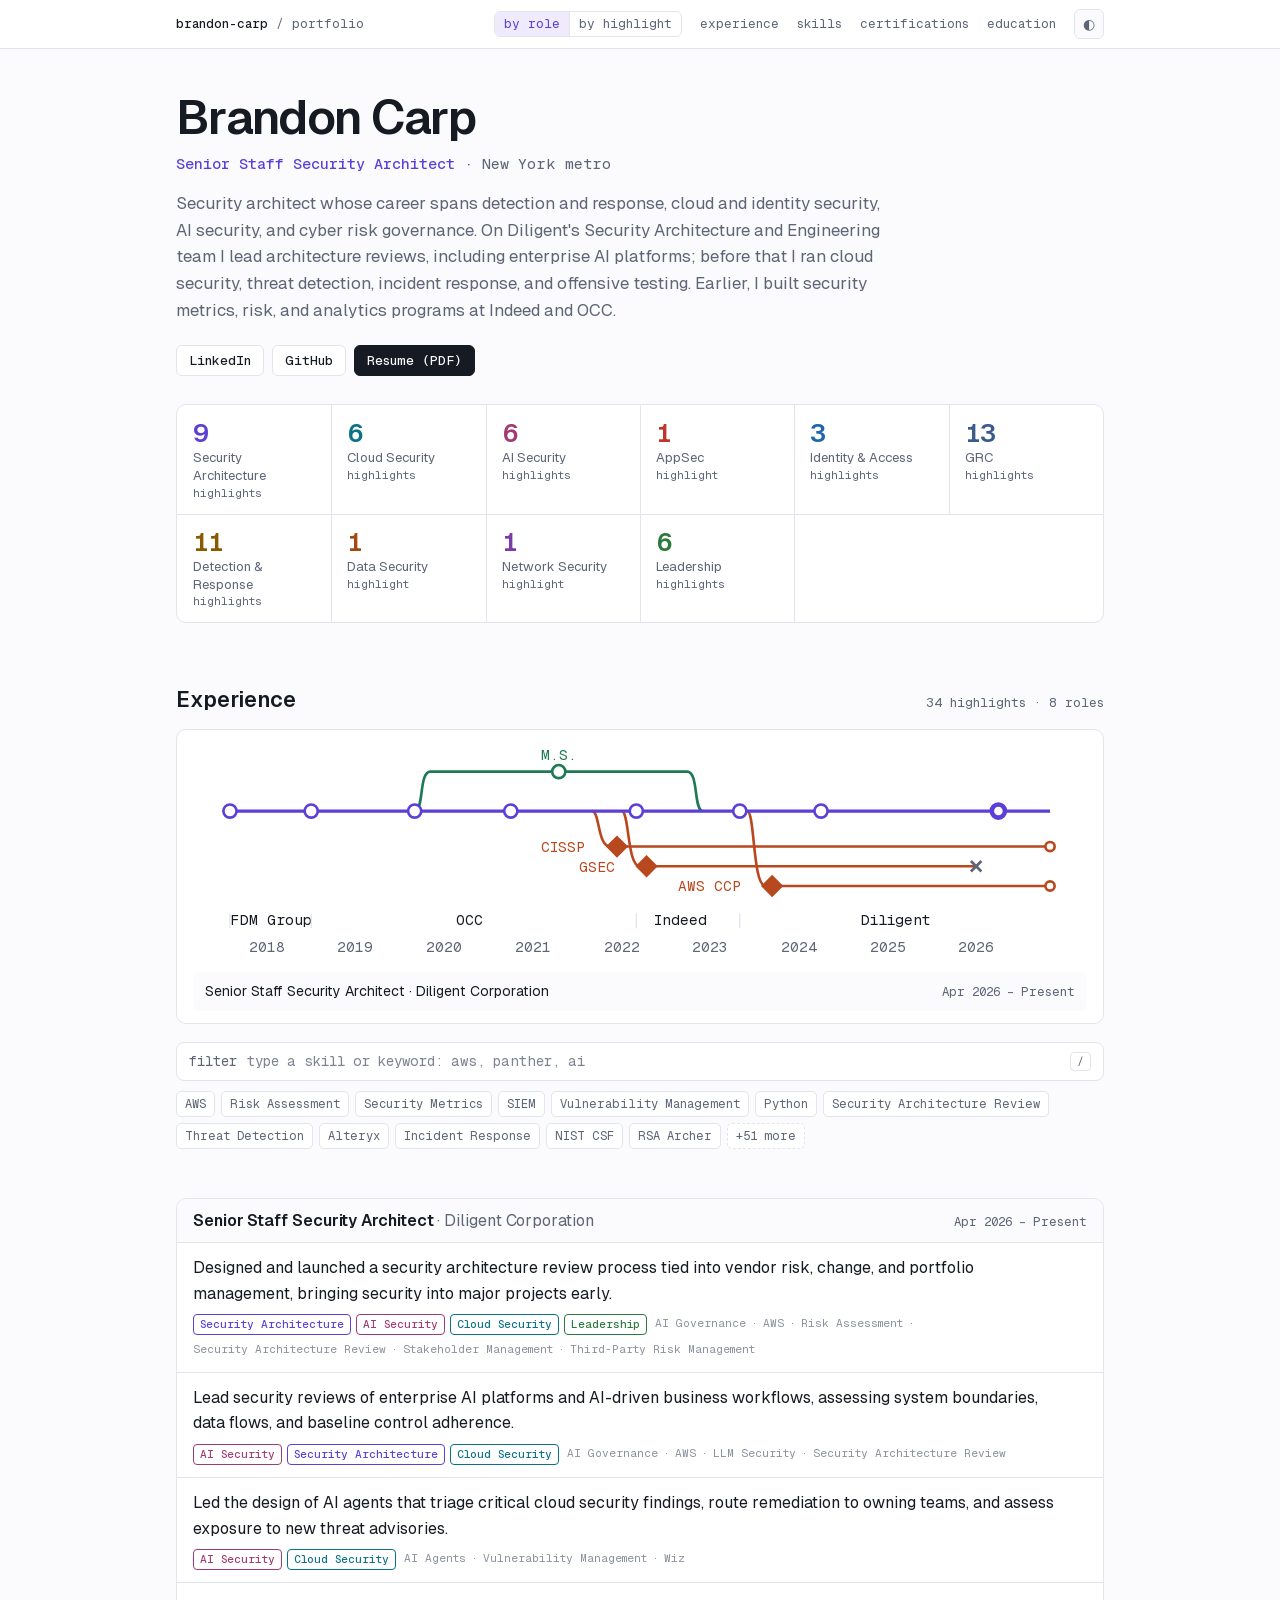
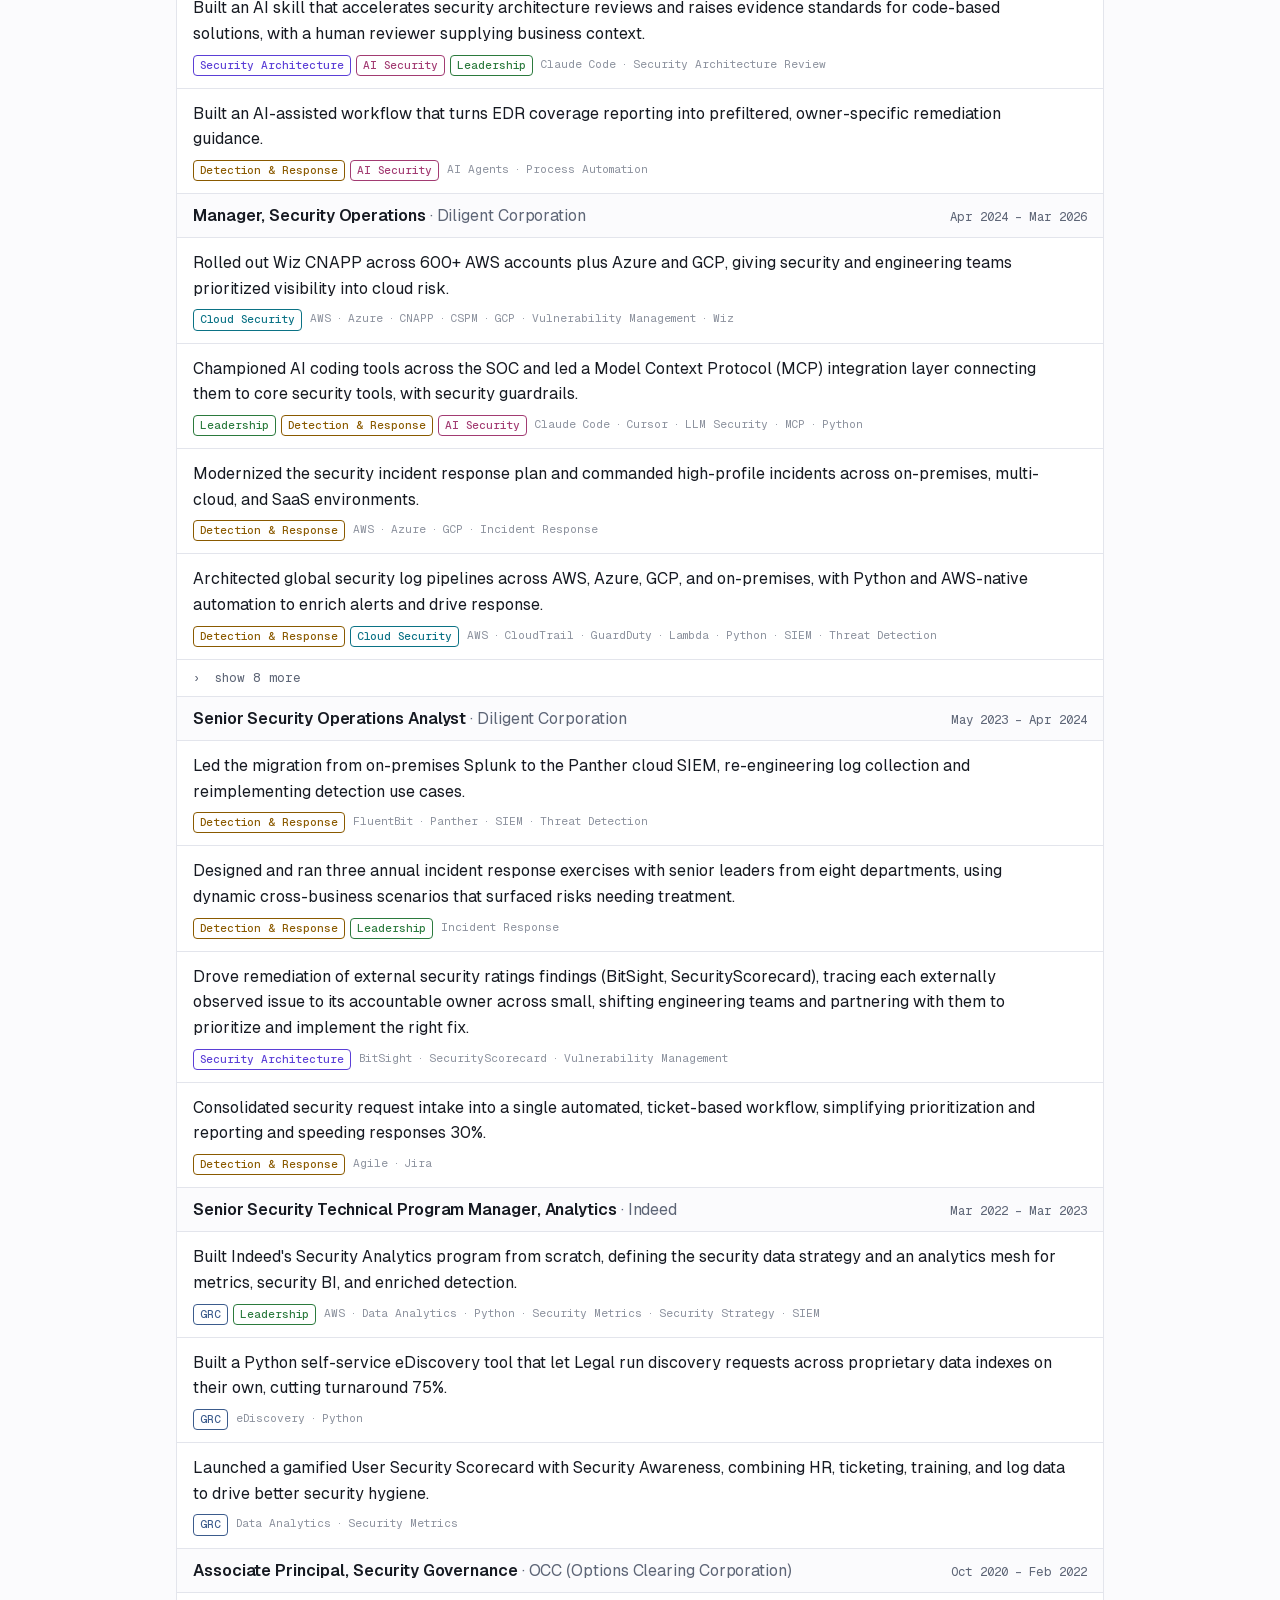
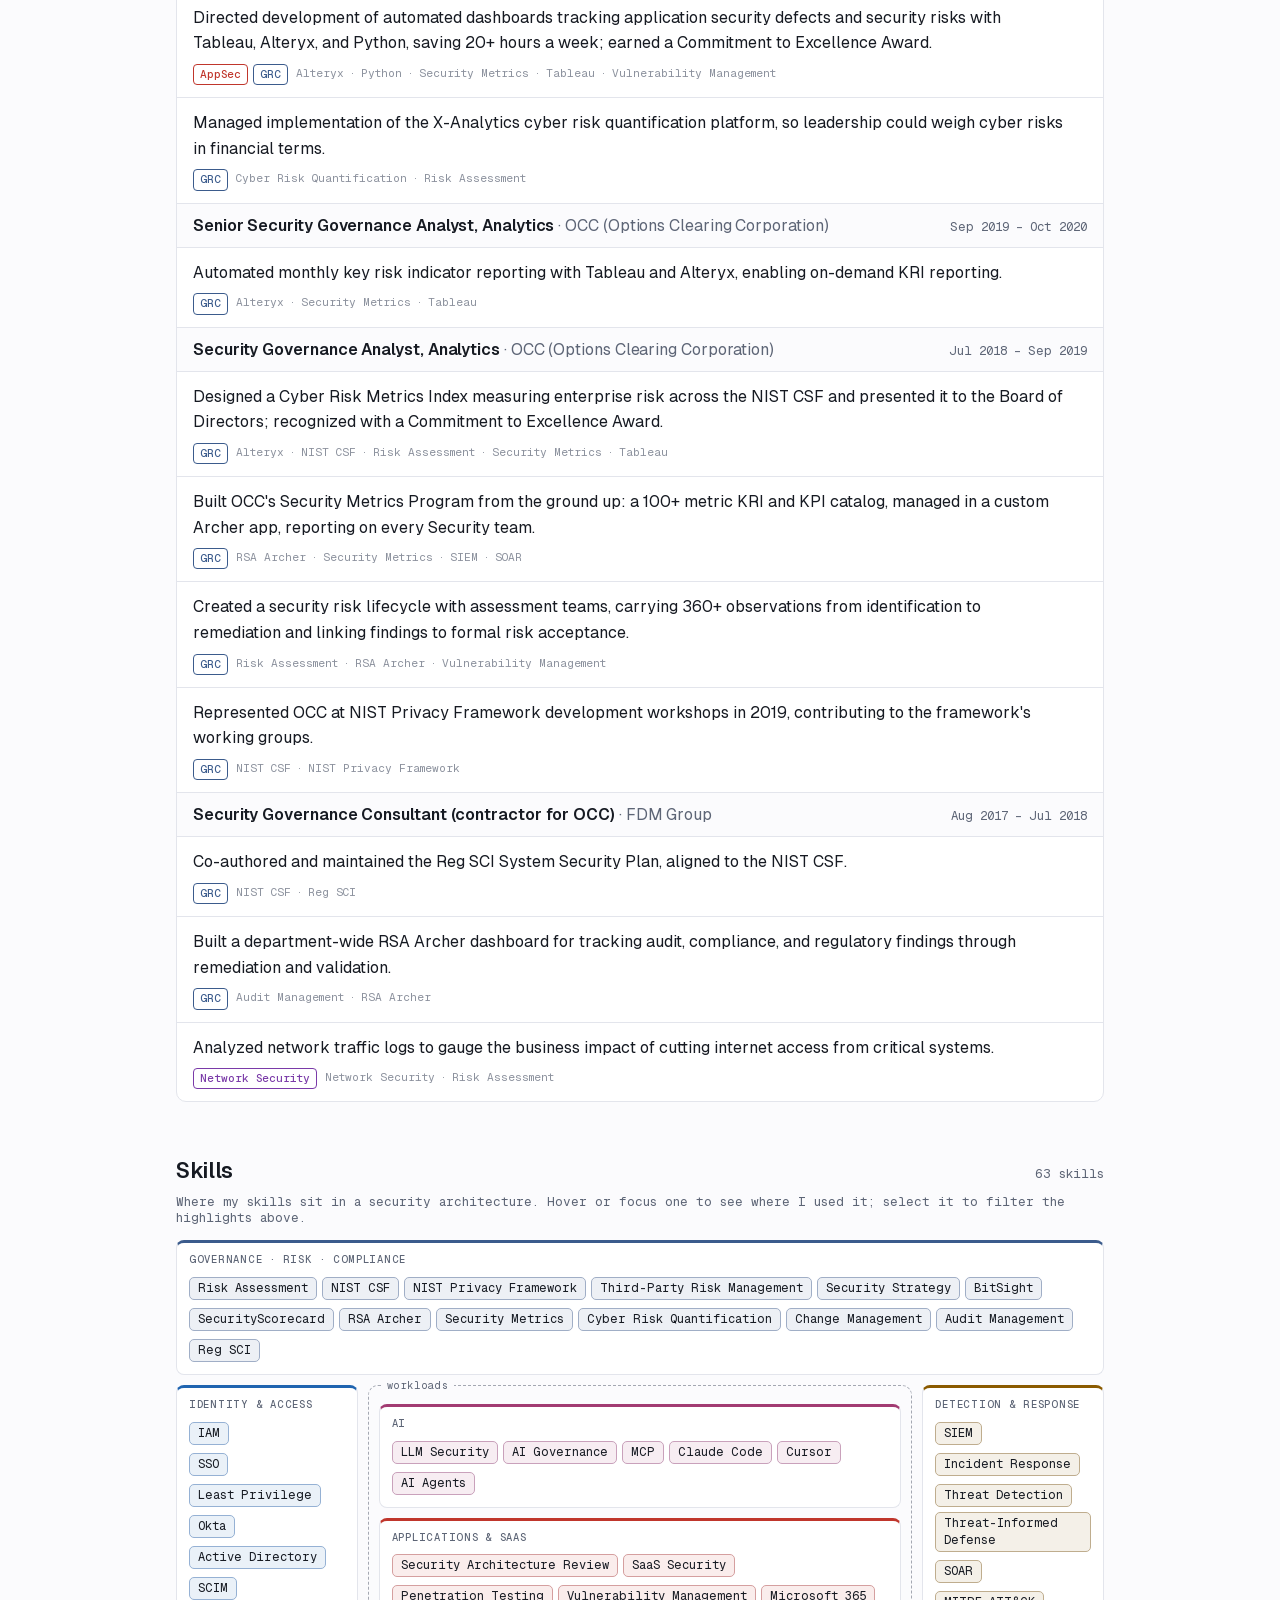
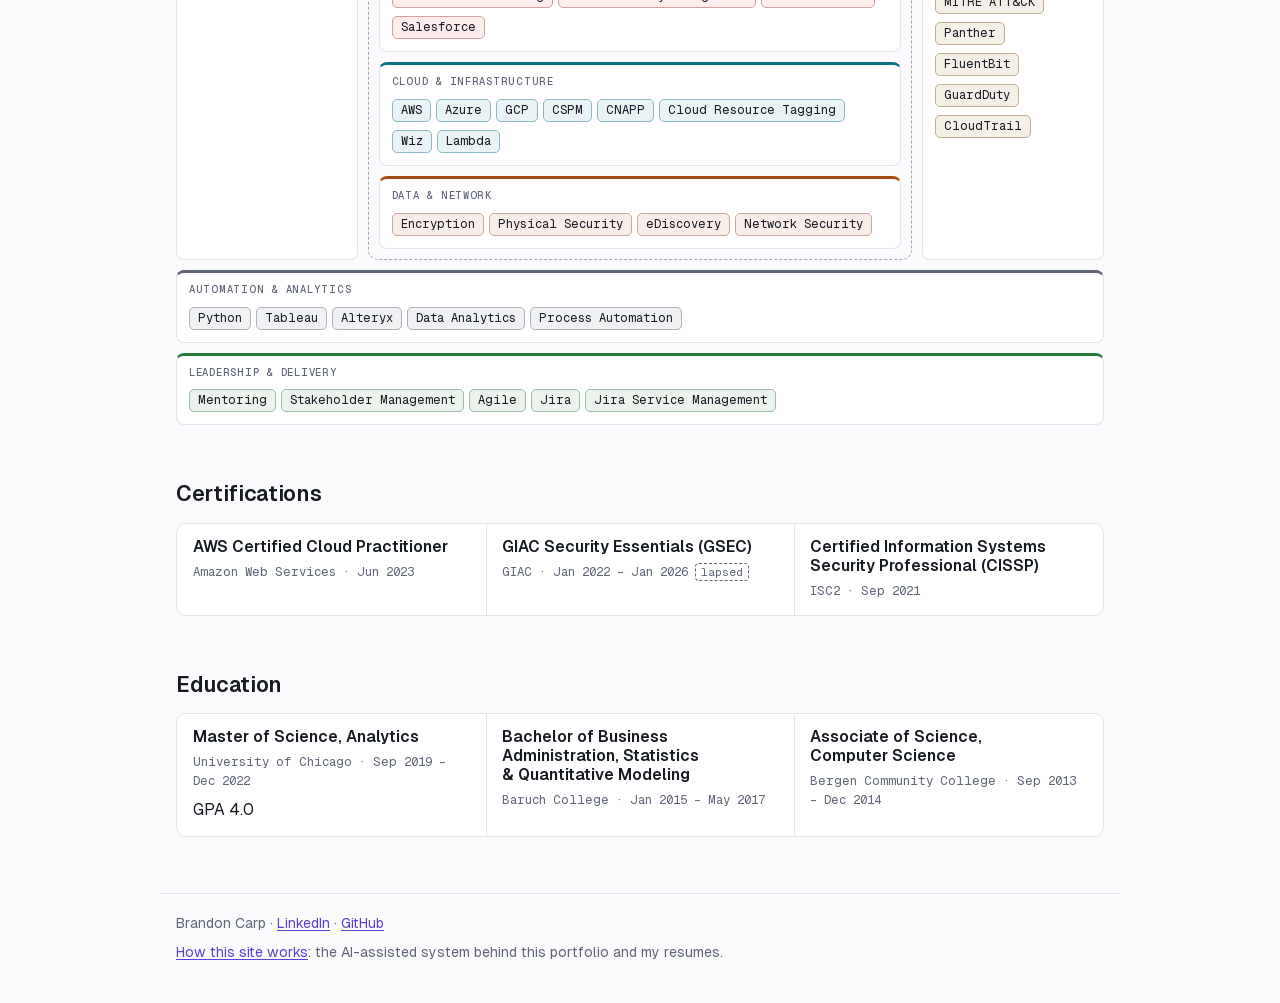
==== commit 5e1a3627: "site: publish from resume-management@070d1f2" ====
--- a/index.html
+++ b/index.html
@@ -395,246 +395,62 @@
   </section>
 
   <section id="skills" aria-labelledby="skills-h">
-    <div class="sec-head"><h2 id="skills-h">Skills</h2></div>
-    <p class="note">Each number counts the highlights above (and projects) that show the skill in that domain.</p>
-    <div class="matrix-scroll">
-      <table class="matrix">
-        <thead>
-          <tr><th scope="col">Skill</th><th scope="col" class="d-security-architecture">Security Architecture</th><th scope="col" class="d-cloud-security">Cloud Security</th><th scope="col" class="d-ai-security">AI Security</th><th scope="col" class="d-appsec">AppSec</th><th scope="col" class="d-iam">Identity &amp; Access</th><th scope="col" class="d-grc">GRC</th><th scope="col" class="d-detection-response">Detection &amp; Response</th><th scope="col" class="d-data-security">Data Security</th><th scope="col" class="d-network-security">Network Security</th><th scope="col" class="d-leadership">Leadership</th></tr>
-        </thead>
-        <tbody>
-          <tr class="cat"><th scope="rowgroup" colspan="11">Security Architecture</th></tr>
-          <tr>
-            <th scope="row">Risk Assessment</th>
-<td class="hit" style="--n: 1">1</td><td class="hit" style="--n: 1">1</td><td class="hit" style="--n: 1">1</td><td></td><td></td><td class="hit" style="--n: 4">4</td><td class="hit" style="--n: 1">1</td><td></td><td class="hit" style="--n: 1">1</td><td class="hit" style="--n: 1">1</td>          </tr>
-          <tr>
-            <th scope="row">Security Architecture Review</th>
-<td class="hit" style="--n: 5">5</td><td class="hit" style="--n: 2">2</td><td class="hit" style="--n: 3">3</td><td></td><td class="hit" style="--n: 1">1</td><td></td><td></td><td class="hit" style="--n: 1">1</td><td></td><td class="hit" style="--n: 2">2</td>          </tr>
-          <tr>
-            <th scope="row">SaaS Security</th>
-<td class="hit" style="--n: 2">2</td><td></td><td></td><td></td><td class="hit" style="--n: 2">2</td><td></td><td></td><td></td><td></td><td></td>          </tr>
-        </tbody>
-        <tbody>
-          <tr class="cat"><th scope="rowgroup" colspan="11">Cloud Security</th></tr>
-          <tr>
-            <th scope="row">AWS</th>
-<td class="hit" style="--n: 3">3</td><td class="hit" style="--n: 5">5</td><td class="hit" style="--n: 2">2</td><td></td><td class="hit" style="--n: 1">1</td><td class="hit" style="--n: 1">1</td><td class="hit" style="--n: 2">2</td><td></td><td></td><td class="hit" style="--n: 2">2</td>          </tr>
-          <tr>
-            <th scope="row">Azure</th>
-<td></td><td class="hit" style="--n: 1">1</td><td></td><td></td><td></td><td></td><td class="hit" style="--n: 1">1</td><td></td><td></td><td></td>          </tr>
-          <tr>
-            <th scope="row">CNAPP</th>
-<td class="hit" style="--n: 1">1</td><td class="hit" style="--n: 2">2</td><td></td><td></td><td class="hit" style="--n: 1">1</td><td></td><td></td><td></td><td></td><td></td>          </tr>
-          <tr>
-            <th scope="row">GCP</th>
-<td></td><td class="hit" style="--n: 1">1</td><td></td><td></td><td></td><td></td><td class="hit" style="--n: 1">1</td><td></td><td></td><td></td>          </tr>
-          <tr>
-            <th scope="row">Cloud Resource Tagging</th>
-<td class="hit" style="--n: 1">1</td><td class="hit" style="--n: 1">1</td><td></td><td></td><td class="hit" style="--n: 1">1</td><td></td><td></td><td></td><td></td><td></td>          </tr>
-          <tr>
-            <th scope="row">CSPM</th>
-<td></td><td class="hit" style="--n: 1">1</td><td></td><td></td><td></td><td></td><td></td><td></td><td></td><td></td>          </tr>
-        </tbody>
-        <tbody>
-          <tr class="cat"><th scope="rowgroup" colspan="11">AI Security</th></tr>
-          <tr>
-            <th scope="row">AI Governance</th>
-<td class="hit" style="--n: 2">2</td><td class="hit" style="--n: 2">2</td><td class="hit" style="--n: 2">2</td><td></td><td></td><td></td><td></td><td></td><td></td><td class="hit" style="--n: 1">1</td>          </tr>
-          <tr>
-            <th scope="row">LLM Security</th>
-<td class="hit" style="--n: 1">1</td><td class="hit" style="--n: 1">1</td><td class="hit" style="--n: 2">2</td><td></td><td></td><td></td><td class="hit" style="--n: 1">1</td><td></td><td></td><td class="hit" style="--n: 1">1</td>          </tr>
-        </tbody>
-        <tbody>
-          <tr class="cat"><th scope="rowgroup" colspan="11">Identity &amp; Access</th></tr>
-          <tr>
-            <th scope="row">Least Privilege</th>
-<td class="hit" style="--n: 2">2</td><td class="hit" style="--n: 1">1</td><td></td><td></td><td class="hit" style="--n: 2">2</td><td></td><td></td><td></td><td></td><td></td>          </tr>
-          <tr>
-            <th scope="row">SSO</th>
-<td class="hit" style="--n: 2">2</td><td class="hit" style="--n: 1">1</td><td></td><td></td><td class="hit" style="--n: 2">2</td><td></td><td></td><td></td><td></td><td></td>          </tr>
-          <tr>
-            <th scope="row">IAM</th>
-<td class="hit" style="--n: 1">1</td><td></td><td></td><td></td><td class="hit" style="--n: 1">1</td><td></td><td></td><td></td><td></td><td></td>          </tr>
-        </tbody>
-        <tbody>
-          <tr class="cat"><th scope="rowgroup" colspan="11">Detection &amp; Response</th></tr>
-          <tr>
-            <th scope="row">SIEM</th>
-<td class="hit" style="--n: 1">1</td><td class="hit" style="--n: 1">1</td><td></td><td></td><td class="hit" style="--n: 1">1</td><td class="hit" style="--n: 2">2</td><td class="hit" style="--n: 3">3</td><td></td><td></td><td class="hit" style="--n: 1">1</td>          </tr>
-          <tr>
-            <th scope="row">Threat Detection</th>
-<td class="hit" style="--n: 1">1</td><td class="hit" style="--n: 1">1</td><td></td><td></td><td></td><td></td><td class="hit" style="--n: 5">5</td><td></td><td></td><td class="hit" style="--n: 1">1</td>          </tr>
-          <tr>
-            <th scope="row">Incident Response</th>
-<td></td><td></td><td></td><td></td><td></td><td></td><td class="hit" style="--n: 3">3</td><td></td><td></td><td class="hit" style="--n: 2">2</td>          </tr>
-          <tr>
-            <th scope="row">Threat-Informed Defense</th>
-<td></td><td></td><td></td><td></td><td></td><td class="hit" style="--n: 1">1</td><td class="hit" style="--n: 1">1</td><td></td><td></td><td></td>          </tr>
-        </tbody>
-        <tbody>
-          <tr class="cat"><th scope="rowgroup" colspan="11">Data Security</th></tr>
-          <tr>
-            <th scope="row">Encryption</th>
-<td class="hit" style="--n: 1">1</td><td></td><td></td><td></td><td></td><td></td><td></td><td class="hit" style="--n: 1">1</td><td></td><td></td>          </tr>
-        </tbody>
-        <tbody>
-          <tr class="cat"><th scope="rowgroup" colspan="11">Governance, Risk &amp; Compliance</th></tr>
-          <tr>
-            <th scope="row">NIST CSF</th>
-<td></td><td></td><td></td><td></td><td></td><td class="hit" style="--n: 3">3</td><td></td><td></td><td></td><td></td>          </tr>
-          <tr>
-            <th scope="row">Third-Party Risk Management</th>
-<td class="hit" style="--n: 2">2</td><td class="hit" style="--n: 1">1</td><td class="hit" style="--n: 1">1</td><td></td><td></td><td></td><td class="hit" style="--n: 1">1</td><td></td><td></td><td class="hit" style="--n: 1">1</td>          </tr>
-          <tr>
-            <th scope="row">NIST Privacy Framework</th>
-<td></td><td></td><td></td><td></td><td></td><td class="hit" style="--n: 1">1</td><td></td><td></td><td></td><td></td>          </tr>
-          <tr>
-            <th scope="row">Penetration Testing</th>
-<td class="hit" style="--n: 1">1</td><td></td><td></td><td></td><td></td><td></td><td class="hit" style="--n: 1">1</td><td></td><td></td><td></td>          </tr>
-        </tbody>
-        <tbody>
-          <tr class="cat"><th scope="rowgroup" colspan="11">Leadership</th></tr>
-          <tr>
-            <th scope="row">Mentoring</th>
-<td></td><td></td><td></td><td></td><td></td><td></td><td class="hit" style="--n: 1">1</td><td></td><td></td><td class="hit" style="--n: 1">1</td>          </tr>
-          <tr>
-            <th scope="row">Security Strategy</th>
-<td></td><td></td><td></td><td></td><td></td><td class="hit" style="--n: 1">1</td><td></td><td></td><td></td><td class="hit" style="--n: 1">1</td>          </tr>
-          <tr>
-            <th scope="row">Stakeholder Management</th>
-<td class="hit" style="--n: 1">1</td><td class="hit" style="--n: 1">1</td><td class="hit" style="--n: 1">1</td><td></td><td></td><td></td><td></td><td></td><td></td><td class="hit" style="--n: 1">1</td>          </tr>
-        </tbody>
-        <tbody>
-          <tr class="cat"><th scope="rowgroup" colspan="11">Security Operations</th></tr>
-          <tr>
-            <th scope="row">Vulnerability Management</th>
-<td class="hit" style="--n: 2">2</td><td class="hit" style="--n: 2">2</td><td class="hit" style="--n: 1">1</td><td class="hit" style="--n: 1">1</td><td></td><td class="hit" style="--n: 2">2</td><td class="hit" style="--n: 1">1</td><td></td><td></td><td></td>          </tr>
-          <tr>
-            <th scope="row">eDiscovery</th>
-<td></td><td></td><td></td><td></td><td></td><td class="hit" style="--n: 1">1</td><td></td><td></td><td></td><td></td>          </tr>
-          <tr>
-            <th scope="row">MITRE ATT&amp;CK</th>
-<td></td><td></td><td></td><td></td><td></td><td></td><td class="hit" style="--n: 1">1</td><td></td><td></td><td></td>          </tr>
-          <tr>
-            <th scope="row">Network Security</th>
-<td></td><td></td><td></td><td></td><td></td><td></td><td></td><td></td><td class="hit" style="--n: 1">1</td><td></td>          </tr>
-          <tr>
-            <th scope="row">Physical Security</th>
-<td class="hit" style="--n: 1">1</td><td></td><td></td><td></td><td></td><td></td><td></td><td class="hit" style="--n: 1">1</td><td></td><td></td>          </tr>
-          <tr>
-            <th scope="row">SOAR</th>
-<td></td><td></td><td></td><td></td><td></td><td class="hit" style="--n: 1">1</td><td></td><td></td><td></td><td></td>          </tr>
-        </tbody>
-        <tbody>
-          <tr class="cat"><th scope="rowgroup" colspan="11">Security Tools &amp; Platforms</th></tr>
-          <tr>
-            <th scope="row">RSA Archer</th>
-<td></td><td></td><td></td><td></td><td></td><td class="hit" style="--n: 3">3</td><td></td><td></td><td></td><td></td>          </tr>
-          <tr>
-            <th scope="row">Wiz</th>
-<td class="hit" style="--n: 1">1</td><td class="hit" style="--n: 3">3</td><td class="hit" style="--n: 1">1</td><td></td><td class="hit" style="--n: 1">1</td><td></td><td></td><td></td><td></td><td></td>          </tr>
-          <tr>
-            <th scope="row">Panther</th>
-<td></td><td></td><td></td><td></td><td></td><td></td><td class="hit" style="--n: 2">2</td><td></td><td></td><td></td>          </tr>
-          <tr>
-            <th scope="row">BitSight</th>
-<td class="hit" style="--n: 1">1</td><td></td><td></td><td></td><td></td><td></td><td></td><td></td><td></td><td></td>          </tr>
-          <tr>
-            <th scope="row">CloudTrail</th>
-<td></td><td class="hit" style="--n: 1">1</td><td></td><td></td><td></td><td></td><td class="hit" style="--n: 1">1</td><td></td><td></td><td></td>          </tr>
-          <tr>
-            <th scope="row">FluentBit</th>
-<td></td><td></td><td></td><td></td><td></td><td></td><td class="hit" style="--n: 1">1</td><td></td><td></td><td></td>          </tr>
-          <tr>
-            <th scope="row">GuardDuty</th>
-<td></td><td class="hit" style="--n: 1">1</td><td></td><td></td><td></td><td></td><td class="hit" style="--n: 1">1</td><td></td><td></td><td></td>          </tr>
-          <tr>
-            <th scope="row">Lambda</th>
-<td></td><td class="hit" style="--n: 1">1</td><td></td><td></td><td></td><td></td><td class="hit" style="--n: 1">1</td><td></td><td></td><td></td>          </tr>
-          <tr>
-            <th scope="row">SecurityScorecard</th>
-<td class="hit" style="--n: 1">1</td><td></td><td></td><td></td><td></td><td></td><td></td><td></td><td></td><td></td>          </tr>
-        </tbody>
-        <tbody>
-          <tr class="cat"><th scope="rowgroup" colspan="11">Enterprise Platforms</th></tr>
-          <tr>
-            <th scope="row">Okta</th>
-<td class="hit" style="--n: 2">2</td><td class="hit" style="--n: 1">1</td><td></td><td></td><td class="hit" style="--n: 2">2</td><td></td><td></td><td></td><td></td><td></td>          </tr>
-          <tr>
-            <th scope="row">Active Directory</th>
-<td class="hit" style="--n: 1">1</td><td></td><td></td><td></td><td class="hit" style="--n: 1">1</td><td></td><td></td><td></td><td></td><td></td>          </tr>
-          <tr>
-            <th scope="row">Microsoft 365</th>
-<td class="hit" style="--n: 1">1</td><td></td><td></td><td></td><td class="hit" style="--n: 1">1</td><td></td><td></td><td></td><td></td><td></td>          </tr>
-          <tr>
-            <th scope="row">Salesforce</th>
-<td class="hit" style="--n: 1">1</td><td></td><td></td><td></td><td class="hit" style="--n: 1">1</td><td></td><td></td><td></td><td></td><td></td>          </tr>
-          <tr>
-            <th scope="row">SCIM</th>
-<td class="hit" style="--n: 1">1</td><td></td><td></td><td></td><td class="hit" style="--n: 1">1</td><td></td><td></td><td></td><td></td><td></td>          </tr>
-        </tbody>
-        <tbody>
-          <tr class="cat"><th scope="rowgroup" colspan="11">Data &amp; Analytics</th></tr>
-          <tr>
-            <th scope="row">Security Metrics</th>
-<td></td><td></td><td></td><td class="hit" style="--n: 1">1</td><td></td><td class="hit" style="--n: 6">6</td><td></td><td></td><td></td><td class="hit" style="--n: 1">1</td>          </tr>
-          <tr>
-            <th scope="row">Python</th>
-<td></td><td class="hit" style="--n: 1">1</td><td class="hit" style="--n: 1">1</td><td class="hit" style="--n: 1">1</td><td></td><td class="hit" style="--n: 3">3</td><td class="hit" style="--n: 2">2</td><td></td><td></td><td class="hit" style="--n: 2">2</td>          </tr>
-          <tr>
-            <th scope="row">Alteryx</th>
-<td></td><td></td><td></td><td class="hit" style="--n: 1">1</td><td></td><td class="hit" style="--n: 3">3</td><td></td><td></td><td></td><td></td>          </tr>
-          <tr>
-            <th scope="row">Tableau</th>
-<td></td><td></td><td></td><td class="hit" style="--n: 1">1</td><td></td><td class="hit" style="--n: 3">3</td><td></td><td></td><td></td><td></td>          </tr>
-          <tr>
-            <th scope="row">Data Analytics</th>
-<td></td><td></td><td></td><td></td><td></td><td class="hit" style="--n: 2">2</td><td></td><td></td><td></td><td class="hit" style="--n: 1">1</td>          </tr>
-          <tr>
-            <th scope="row">Cyber Risk Quantification</th>
-<td></td><td></td><td></td><td></td><td></td><td class="hit" style="--n: 1">1</td><td></td><td></td><td></td><td></td>          </tr>
-        </tbody>
-        <tbody>
-          <tr class="cat"><th scope="rowgroup" colspan="11">AI Tooling &amp; Automation</th></tr>
-          <tr>
-            <th scope="row">AI Agents</th>
-<td></td><td class="hit" style="--n: 1">1</td><td class="hit" style="--n: 2">2</td><td></td><td></td><td></td><td class="hit" style="--n: 1">1</td><td></td><td></td><td></td>          </tr>
-          <tr>
-            <th scope="row">Claude Code</th>
-<td class="hit" style="--n: 1">1</td><td></td><td class="hit" style="--n: 2">2</td><td></td><td></td><td></td><td class="hit" style="--n: 1">1</td><td></td><td></td><td class="hit" style="--n: 2">2</td>          </tr>
-          <tr>
-            <th scope="row">Cursor</th>
-<td></td><td></td><td class="hit" style="--n: 1">1</td><td></td><td></td><td></td><td class="hit" style="--n: 1">1</td><td></td><td></td><td class="hit" style="--n: 1">1</td>          </tr>
-          <tr>
-            <th scope="row">MCP</th>
-<td></td><td></td><td class="hit" style="--n: 1">1</td><td></td><td></td><td></td><td class="hit" style="--n: 1">1</td><td></td><td></td><td class="hit" style="--n: 1">1</td>          </tr>
-          <tr>
-            <th scope="row">Process Automation</th>
-<td></td><td></td><td class="hit" style="--n: 1">1</td><td></td><td></td><td></td><td class="hit" style="--n: 1">1</td><td></td><td></td><td></td>          </tr>
-        </tbody>
-        <tbody>
-          <tr class="cat"><th scope="rowgroup" colspan="11">Program Management</th></tr>
-          <tr>
-            <th scope="row">Jira</th>
-<td class="hit" style="--n: 1">1</td><td></td><td></td><td></td><td class="hit" style="--n: 1">1</td><td></td><td class="hit" style="--n: 1">1</td><td></td><td></td><td></td>          </tr>
-          <tr>
-            <th scope="row">Agile</th>
-<td></td><td></td><td></td><td></td><td></td><td></td><td class="hit" style="--n: 1">1</td><td></td><td></td><td></td>          </tr>
-          <tr>
-            <th scope="row">Audit Management</th>
-<td></td><td></td><td></td><td></td><td></td><td class="hit" style="--n: 1">1</td><td></td><td></td><td></td><td></td>          </tr>
-          <tr>
-            <th scope="row">Change Management</th>
-<td class="hit" style="--n: 1">1</td><td></td><td></td><td></td><td class="hit" style="--n: 1">1</td><td></td><td></td><td></td><td></td><td></td>          </tr>
-          <tr>
-            <th scope="row">Jira Service Management</th>
-<td class="hit" style="--n: 1">1</td><td></td><td></td><td></td><td class="hit" style="--n: 1">1</td><td></td><td></td><td></td><td></td><td></td>          </tr>
-          <tr>
-            <th scope="row">Reg SCI</th>
-<td></td><td></td><td></td><td></td><td></td><td class="hit" style="--n: 1">1</td><td></td><td></td><td></td><td></td>          </tr>
-        </tbody>
-      </table>
+    <div class="sec-head">
+      <h2 id="skills-h">Skills</h2>
+      <span class="count">63 skills</span>
     </div>
+    <p class="note">Where my skills sit in a security architecture. Hover or focus one to see where I used it; select it to filter the highlights above.</p>
+    <div class="am" style="--am-cols: minmax(170px, 1fr) 3fr minmax(170px, 1fr)">
+<div class="am-top">  <div class="am-box" style="--c: var(--d-grc)">
+    <h3 class="am-label">Governance · Risk · Compliance</h3>
+    <ul class="am-chips">
+<li><button type="button" class="am-chip" data-kind="skill" data-value="risk-assessment" data-proof="Designed and launched a security architecture review process tied into vendor risk, change, and portfolio management, bringing security into major projects early." data-context="Senior Staff Security Architect · Diligent Corporation" aria-pressed="false">Risk Assessment</button></li><li><button type="button" class="am-chip" data-kind="skill" data-value="nist-csf" data-proof="Designed a Cyber Risk Metrics Index measuring enterprise risk across the NIST CSF and presented it to the Board of Directors; recognized with a Commitment to Excellence Award." data-context="Security Governance Analyst, Analytics · OCC (Options Clearing Corporation)" aria-pressed="false">NIST CSF</button></li><li><button type="button" class="am-chip" data-kind="skill" data-value="nist-privacy-framework" data-proof="Represented OCC at NIST Privacy Framework development workshops in 2019, contributing to the framework&#39;s working groups." data-context="Security Governance Analyst, Analytics · OCC (Options Clearing Corporation)" aria-pressed="false">NIST Privacy Framework</button></li><li><button type="button" class="am-chip" data-kind="skill" data-value="third-party-risk-management" data-proof="Designed and launched a security architecture review process tied into vendor risk, change, and portfolio management, bringing security into major projects early." data-context="Senior Staff Security Architect · Diligent Corporation" aria-pressed="false">Third-Party Risk Management</button></li><li><button type="button" class="am-chip" data-kind="skill" data-value="security-strategy" data-proof="Built Indeed&#39;s Security Analytics program from scratch, defining the security data strategy and an analytics mesh for metrics, security BI, and enriched detection." data-context="Senior Security Technical Program Manager, Analytics · Indeed" aria-pressed="false">Security Strategy</button></li><li><button type="button" class="am-chip" data-kind="skill" data-value="bitsight" data-proof="Drove remediation of external security ratings findings (BitSight, SecurityScorecard), tracing each externally observed issue to its accountable owner across small, shifting engineering teams and partnering with them to prioritize and implement the right fix." data-context="Senior Security Operations Analyst · Diligent Corporation" aria-pressed="false">BitSight</button></li><li><button type="button" class="am-chip" data-kind="skill" data-value="securityscorecard" data-proof="Drove remediation of external security ratings findings (BitSight, SecurityScorecard), tracing each externally observed issue to its accountable owner across small, shifting engineering teams and partnering with them to prioritize and implement the right fix." data-context="Senior Security Operations Analyst · Diligent Corporation" aria-pressed="false">SecurityScorecard</button></li><li><button type="button" class="am-chip" data-kind="skill" data-value="rsa-archer" data-proof="Built OCC&#39;s Security Metrics Program from the ground up: a 100+ metric KRI and KPI catalog, managed in a custom Archer app, reporting on every Security team." data-context="Security Governance Analyst, Analytics · OCC (Options Clearing Corporation)" aria-pressed="false">RSA Archer</button></li><li><button type="button" class="am-chip" data-kind="skill" data-value="security-metrics" data-proof="Built Indeed&#39;s Security Analytics program from scratch, defining the security data strategy and an analytics mesh for metrics, security BI, and enriched detection." data-context="Senior Security Technical Program Manager, Analytics · Indeed" aria-pressed="false">Security Metrics</button></li><li><button type="button" class="am-chip" data-kind="skill" data-value="cyber-risk-quantification" data-proof="Managed implementation of the X-Analytics cyber risk quantification platform, so leadership could weigh cyber risks in financial terms." data-context="Associate Principal, Security Governance · OCC (Options Clearing Corporation)" aria-pressed="false">Cyber Risk Quantification</button></li><li><button type="button" class="am-chip" data-kind="skill" data-value="change-management" data-proof="Led security design for a company-wide move to Atlassian, treating it as a first-class system with segregated sensitive data, SOC monitoring, and two-thirds fewer admins." data-context="Manager, Security Operations · Diligent Corporation" aria-pressed="false">Change Management</button></li><li><button type="button" class="am-chip" data-kind="skill" data-value="audit-management" data-proof="Built a department-wide RSA Archer dashboard for tracking audit, compliance, and regulatory findings through remediation and validation." data-context="Security Governance Consultant (contractor for OCC) · FDM Group" aria-pressed="false">Audit Management</button></li><li><button type="button" class="am-chip" data-kind="skill" data-value="reg-sci" data-proof="Co-authored and maintained the Reg SCI System Security Plan, aligned to the NIST CSF." data-context="Security Governance Consultant (contractor for OCC) · FDM Group" aria-pressed="false">Reg SCI</button></li>    </ul>
+  </div>
+</div>  <div class="am-box" style="--c: var(--d-iam)">
+    <h3 class="am-label">Identity &amp; Access</h3>
+    <ul class="am-chips">
+<li><button type="button" class="am-chip" data-kind="skill" data-value="iam" data-proof="Advised on security for major changes to core identity and SaaS platforms (Okta, Active Directory, Microsoft 365, Salesforce) and integrated security tooling via SSO and SCIM." data-context="Manager, Security Operations · Diligent Corporation" aria-pressed="false">IAM</button></li><li><button type="button" class="am-chip" data-kind="skill" data-value="sso" data-proof="Designed Wiz project segmentation and role-based access for 1,000+ engineers across 100+ teams, with roles assigned automatically through Okta." data-context="Manager, Security Operations · Diligent Corporation" aria-pressed="false">SSO</button></li><li><button type="button" class="am-chip" data-kind="skill" data-value="least-privilege" data-proof="Designed Wiz project segmentation and role-based access for 1,000+ engineers across 100+ teams, with roles assigned automatically through Okta." data-context="Manager, Security Operations · Diligent Corporation" aria-pressed="false">Least Privilege</button></li><li><button type="button" class="am-chip" data-kind="skill" data-value="okta" data-proof="Designed Wiz project segmentation and role-based access for 1,000+ engineers across 100+ teams, with roles assigned automatically through Okta." data-context="Manager, Security Operations · Diligent Corporation" aria-pressed="false">Okta</button></li><li><button type="button" class="am-chip" data-kind="skill" data-value="active-directory" data-proof="Advised on security for major changes to core identity and SaaS platforms (Okta, Active Directory, Microsoft 365, Salesforce) and integrated security tooling via SSO and SCIM." data-context="Manager, Security Operations · Diligent Corporation" aria-pressed="false">Active Directory</button></li><li><button type="button" class="am-chip" data-kind="skill" data-value="scim" data-proof="Advised on security for major changes to core identity and SaaS platforms (Okta, Active Directory, Microsoft 365, Salesforce) and integrated security tooling via SSO and SCIM." data-context="Manager, Security Operations · Diligent Corporation" aria-pressed="false">SCIM</button></li>    </ul>
+  </div>
+      <div class="am-stack">
+        <span class="am-boundary">workloads</span>
+  <div class="am-box" style="--c: var(--d-ai-security)">
+    <h3 class="am-label">AI</h3>
+    <ul class="am-chips">
+<li><button type="button" class="am-chip" data-kind="skill" data-value="llm-security" data-proof="Lead security reviews of enterprise AI platforms and AI-driven business workflows, assessing system boundaries, data flows, and baseline control adherence." data-context="Senior Staff Security Architect · Diligent Corporation" aria-pressed="false">LLM Security</button></li><li><button type="button" class="am-chip" data-kind="skill" data-value="ai-governance" data-proof="Designed and launched a security architecture review process tied into vendor risk, change, and portfolio management, bringing security into major projects early." data-context="Senior Staff Security Architect · Diligent Corporation" aria-pressed="false">AI Governance</button></li><li><button type="button" class="am-chip" data-kind="skill" data-value="mcp" data-proof="Championed AI coding tools across the SOC and led a Model Context Protocol (MCP) integration layer connecting them to core security tools, with security guardrails." data-context="Manager, Security Operations · Diligent Corporation" aria-pressed="false">MCP</button></li><li><button type="button" class="am-chip" data-kind="skill" data-value="claude-code" data-proof="Built an AI skill that accelerates security architecture reviews and raises evidence standards for code-based solutions, with a human reviewer supplying business context." data-context="Senior Staff Security Architect · Diligent Corporation" aria-pressed="false">Claude Code</button></li><li><button type="button" class="am-chip" data-kind="skill" data-value="cursor" data-proof="Championed AI coding tools across the SOC and led a Model Context Protocol (MCP) integration layer connecting them to core security tools, with security guardrails." data-context="Manager, Security Operations · Diligent Corporation" aria-pressed="false">Cursor</button></li><li><button type="button" class="am-chip" data-kind="skill" data-value="ai-agents" data-proof="Led the design of AI agents that triage critical cloud security findings, route remediation to owning teams, and assess exposure to new threat advisories." data-context="Senior Staff Security Architect · Diligent Corporation" aria-pressed="false">AI Agents</button></li>    </ul>
+  </div>
+  <div class="am-box" style="--c: var(--d-appsec)">
+    <h3 class="am-label">Applications &amp; SaaS</h3>
+    <ul class="am-chips">
+<li><button type="button" class="am-chip" data-kind="skill" data-value="security-architecture-review" data-proof="Designed and launched a security architecture review process tied into vendor risk, change, and portfolio management, bringing security into major projects early." data-context="Senior Staff Security Architect · Diligent Corporation" aria-pressed="false">Security Architecture Review</button></li><li><button type="button" class="am-chip" data-kind="skill" data-value="saas-security" data-proof="Led security design for a company-wide move to Atlassian, treating it as a first-class system with segregated sensitive data, SOC monitoring, and two-thirds fewer admins." data-context="Manager, Security Operations · Diligent Corporation" aria-pressed="false">SaaS Security</button></li><li><button type="button" class="am-chip" data-kind="skill" data-value="penetration-testing" data-proof="Ran the annual penetration test and red team programs, setting scope, vendors, and rules of engagement, and drove remediation across corporate and cloud networks." data-context="Manager, Security Operations · Diligent Corporation" aria-pressed="false">Penetration Testing</button></li><li><button type="button" class="am-chip" data-kind="skill" data-value="vulnerability-management" data-proof="Led the design of AI agents that triage critical cloud security findings, route remediation to owning teams, and assess exposure to new threat advisories." data-context="Senior Staff Security Architect · Diligent Corporation" aria-pressed="false">Vulnerability Management</button></li><li><button type="button" class="am-chip" data-kind="skill" data-value="microsoft-365" data-proof="Advised on security for major changes to core identity and SaaS platforms (Okta, Active Directory, Microsoft 365, Salesforce) and integrated security tooling via SSO and SCIM." data-context="Manager, Security Operations · Diligent Corporation" aria-pressed="false">Microsoft 365</button></li><li><button type="button" class="am-chip" data-kind="skill" data-value="salesforce" data-proof="Advised on security for major changes to core identity and SaaS platforms (Okta, Active Directory, Microsoft 365, Salesforce) and integrated security tooling via SSO and SCIM." data-context="Manager, Security Operations · Diligent Corporation" aria-pressed="false">Salesforce</button></li>    </ul>
+  </div>
+  <div class="am-box" style="--c: var(--d-cloud-security)">
+    <h3 class="am-label">Cloud &amp; Infrastructure</h3>
+    <ul class="am-chips">
+<li><button type="button" class="am-chip" data-kind="skill" data-value="aws" data-proof="Designed and launched a security architecture review process tied into vendor risk, change, and portfolio management, bringing security into major projects early." data-context="Senior Staff Security Architect · Diligent Corporation" aria-pressed="false">AWS</button></li><li><button type="button" class="am-chip" data-kind="skill" data-value="azure" data-proof="Rolled out Wiz CNAPP across 600+ AWS accounts plus Azure and GCP, giving security and engineering teams prioritized visibility into cloud risk." data-context="Manager, Security Operations · Diligent Corporation" aria-pressed="false">Azure</button></li><li><button type="button" class="am-chip" data-kind="skill" data-value="gcp" data-proof="Rolled out Wiz CNAPP across 600+ AWS accounts plus Azure and GCP, giving security and engineering teams prioritized visibility into cloud risk." data-context="Manager, Security Operations · Diligent Corporation" aria-pressed="false">GCP</button></li><li><button type="button" class="am-chip" data-kind="skill" data-value="cspm" data-proof="Rolled out Wiz CNAPP across 600+ AWS accounts plus Azure and GCP, giving security and engineering teams prioritized visibility into cloud risk." data-context="Manager, Security Operations · Diligent Corporation" aria-pressed="false">CSPM</button></li><li><button type="button" class="am-chip" data-kind="skill" data-value="cnapp" data-proof="Rolled out Wiz CNAPP across 600+ AWS accounts plus Azure and GCP, giving security and engineering teams prioritized visibility into cloud risk." data-context="Manager, Security Operations · Diligent Corporation" aria-pressed="false">CNAPP</button></li><li><button type="button" class="am-chip" data-kind="skill" data-value="cloud-resource-tagging" data-proof="Designed Wiz project segmentation and role-based access for 1,000+ engineers across 100+ teams, with roles assigned automatically through Okta." data-context="Manager, Security Operations · Diligent Corporation" aria-pressed="false">Cloud Resource Tagging</button></li><li><button type="button" class="am-chip" data-kind="skill" data-value="wiz" data-proof="Led the design of AI agents that triage critical cloud security findings, route remediation to owning teams, and assess exposure to new threat advisories." data-context="Senior Staff Security Architect · Diligent Corporation" aria-pressed="false">Wiz</button></li><li><button type="button" class="am-chip" data-kind="skill" data-value="lambda" data-proof="Architected global security log pipelines across AWS, Azure, GCP, and on-premises, with Python and AWS-native automation to enrich alerts and drive response." data-context="Manager, Security Operations · Diligent Corporation" aria-pressed="false">Lambda</button></li>    </ul>
+  </div>
+  <div class="am-box" style="--c: var(--d-data-security)">
+    <h3 class="am-label">Data &amp; Network</h3>
+    <ul class="am-chips">
+<li><button type="button" class="am-chip" data-kind="skill" data-value="encryption" data-proof="Redesigned custody of HSM administrator cards across three sites with redundant access, separation of duties, and auditable chain of custody, later adopted by Infrastructure." data-context="Manager, Security Operations · Diligent Corporation" aria-pressed="false">Encryption</button></li><li><button type="button" class="am-chip" data-kind="skill" data-value="physical-security" data-proof="Redesigned custody of HSM administrator cards across three sites with redundant access, separation of duties, and auditable chain of custody, later adopted by Infrastructure." data-context="Manager, Security Operations · Diligent Corporation" aria-pressed="false">Physical Security</button></li><li><button type="button" class="am-chip" data-kind="skill" data-value="ediscovery" data-proof="Built a Python self-service eDiscovery tool that let Legal run discovery requests across proprietary data indexes on their own, cutting turnaround 75%." data-context="Senior Security Technical Program Manager, Analytics · Indeed" aria-pressed="false">eDiscovery</button></li><li><button type="button" class="am-chip" data-kind="skill" data-value="network-security" data-proof="Analyzed network traffic logs to gauge the business impact of cutting internet access from critical systems." data-context="Security Governance Consultant (contractor for OCC) · FDM Group" aria-pressed="false">Network Security</button></li>    </ul>
+  </div>
+      </div>
+  <div class="am-box" style="--c: var(--d-detection-response)">
+    <h3 class="am-label">Detection &amp; Response</h3>
+    <ul class="am-chips">
+<li><button type="button" class="am-chip" data-kind="skill" data-value="siem" data-proof="Architected global security log pipelines across AWS, Azure, GCP, and on-premises, with Python and AWS-native automation to enrich alerts and drive response." data-context="Manager, Security Operations · Diligent Corporation" aria-pressed="false">SIEM</button></li><li><button type="button" class="am-chip" data-kind="skill" data-value="incident-response" data-proof="Modernized the security incident response plan and commanded high-profile incidents across on-premises, multi-cloud, and SaaS environments." data-context="Manager, Security Operations · Diligent Corporation" aria-pressed="false">Incident Response</button></li><li><button type="button" class="am-chip" data-kind="skill" data-value="threat-detection" data-proof="Architected global security log pipelines across AWS, Azure, GCP, and on-premises, with Python and AWS-native automation to enrich alerts and drive response." data-context="Manager, Security Operations · Diligent Corporation" aria-pressed="false">Threat Detection</button></li><li><button type="button" class="am-chip" data-kind="skill" data-value="threat-informed-defense" data-proof="Proactively assessed exposure to Scattered Spider-style social engineering and strengthened identity verification across customer support, help desk, and finance processes." data-context="Manager, Security Operations · Diligent Corporation" aria-pressed="false">Threat-Informed Defense</button></li><li><button type="button" class="am-chip" data-kind="skill" data-value="soar" data-proof="Built OCC&#39;s Security Metrics Program from the ground up: a 100+ metric KRI and KPI catalog, managed in a custom Archer app, reporting on every Security team." data-context="Security Governance Analyst, Analytics · OCC (Options Clearing Corporation)" aria-pressed="false">SOAR</button></li><li><button type="button" class="am-chip" data-kind="skill" data-value="mitre-att-ck" data-proof="Managed threat detection across an MDR provider and in-house analysts, mapping detection rules to MITRE ATT&amp;CK." data-context="Manager, Security Operations · Diligent Corporation" aria-pressed="false">MITRE ATT&amp;CK</button></li><li><button type="button" class="am-chip" data-kind="skill" data-value="panther" data-proof="Managed threat detection across an MDR provider and in-house analysts, mapping detection rules to MITRE ATT&amp;CK." data-context="Manager, Security Operations · Diligent Corporation" aria-pressed="false">Panther</button></li><li><button type="button" class="am-chip" data-kind="skill" data-value="fluentbit" data-proof="Led the migration from on-premises Splunk to the Panther cloud SIEM, re-engineering log collection and reimplementing detection use cases." data-context="Senior Security Operations Analyst · Diligent Corporation" aria-pressed="false">FluentBit</button></li><li><button type="button" class="am-chip" data-kind="skill" data-value="guardduty" data-proof="Architected global security log pipelines across AWS, Azure, GCP, and on-premises, with Python and AWS-native automation to enrich alerts and drive response." data-context="Manager, Security Operations · Diligent Corporation" aria-pressed="false">GuardDuty</button></li><li><button type="button" class="am-chip" data-kind="skill" data-value="cloudtrail" data-proof="Architected global security log pipelines across AWS, Azure, GCP, and on-premises, with Python and AWS-native automation to enrich alerts and drive response." data-context="Manager, Security Operations · Diligent Corporation" aria-pressed="false">CloudTrail</button></li>    </ul>
+  </div>
+<div class="am-bottom">  <div class="am-box" style="--c: var(--d-other)">
+    <h3 class="am-label">Automation &amp; Analytics</h3>
+    <ul class="am-chips">
+<li><button type="button" class="am-chip" data-kind="skill" data-value="python" data-proof="Championed AI coding tools across the SOC and led a Model Context Protocol (MCP) integration layer connecting them to core security tools, with security guardrails." data-context="Manager, Security Operations · Diligent Corporation" aria-pressed="false">Python</button></li><li><button type="button" class="am-chip" data-kind="skill" data-value="tableau" data-proof="Directed development of automated dashboards tracking application security defects and security risks with Tableau, Alteryx, and Python, saving 20+ hours a week; earned a Commitment to Excellence Award." data-context="Associate Principal, Security Governance · OCC (Options Clearing Corporation)" aria-pressed="false">Tableau</button></li><li><button type="button" class="am-chip" data-kind="skill" data-value="alteryx" data-proof="Directed development of automated dashboards tracking application security defects and security risks with Tableau, Alteryx, and Python, saving 20+ hours a week; earned a Commitment to Excellence Award." data-context="Associate Principal, Security Governance · OCC (Options Clearing Corporation)" aria-pressed="false">Alteryx</button></li><li><button type="button" class="am-chip" data-kind="skill" data-value="data-analytics" data-proof="Built Indeed&#39;s Security Analytics program from scratch, defining the security data strategy and an analytics mesh for metrics, security BI, and enriched detection." data-context="Senior Security Technical Program Manager, Analytics · Indeed" aria-pressed="false">Data Analytics</button></li><li><button type="button" class="am-chip" data-kind="skill" data-value="process-automation" data-proof="Built an AI-assisted workflow that turns EDR coverage reporting into prefiltered, owner-specific remediation guidance." data-context="Senior Staff Security Architect · Diligent Corporation" aria-pressed="false">Process Automation</button></li>    </ul>
+  </div>
+</div><div class="am-bottom">  <div class="am-box" style="--c: var(--d-leadership)">
+    <h3 class="am-label">Leadership &amp; Delivery</h3>
+    <ul class="am-chips">
+<li><button type="button" class="am-chip" data-kind="skill" data-value="mentoring" data-proof="Mentored security operations analysts on internal investigations and threat hunting, building scalable approaches to analyzing security events." data-context="Manager, Security Operations · Diligent Corporation" aria-pressed="false">Mentoring</button></li><li><button type="button" class="am-chip" data-kind="skill" data-value="stakeholder-management" data-proof="Designed and launched a security architecture review process tied into vendor risk, change, and portfolio management, bringing security into major projects early." data-context="Senior Staff Security Architect · Diligent Corporation" aria-pressed="false">Stakeholder Management</button></li><li><button type="button" class="am-chip" data-kind="skill" data-value="agile" data-proof="Consolidated security request intake into a single automated, ticket-based workflow, simplifying prioritization and reporting and speeding responses 30%." data-context="Senior Security Operations Analyst · Diligent Corporation" aria-pressed="false">Agile</button></li><li><button type="button" class="am-chip" data-kind="skill" data-value="jira" data-proof="Led security design for a company-wide move to Atlassian, treating it as a first-class system with segregated sensitive data, SOC monitoring, and two-thirds fewer admins." data-context="Manager, Security Operations · Diligent Corporation" aria-pressed="false">Jira</button></li><li><button type="button" class="am-chip" data-kind="skill" data-value="jira-service-management" data-proof="Led security design for a company-wide move to Atlassian, treating it as a first-class system with segregated sensitive data, SOC monitoring, and two-thirds fewer admins." data-context="Manager, Security Operations · Diligent Corporation" aria-pressed="false">Jira Service Management</button></li>    </ul>
+  </div>
+</div>    </div>
+    <p class="am-proof" aria-live="polite" hidden></p>
   </section>
 
   <section id="certifications" aria-labelledby="certifications-h">
--- a/style.css
+++ b/style.css
@@ -24,7 +24,6 @@
   --line: #e3e5ec;
   --accent: #5b3fd6;
   --accent-wash: #efebfd;
-  --hit: 91 63 214;
   /* domain colors (AA on --surface) */
   --d-security-architecture: #5b3fd6;
   --d-cloud-security: #0b7285;
@@ -54,7 +53,6 @@
     --line: #232938;
     --accent: #b3a4ff;
     --accent-wash: #211c3d;
-    --hit: 179 164 255;
     --d-security-architecture: #b3a4ff;
     --d-cloud-security: #5fd0e0;
     --d-ai-security: #f39bc8;
@@ -80,7 +78,6 @@
   --line: #232938;
   --accent: #b3a4ff;
   --accent-wash: #211c3d;
-  --hit: 179 164 255;
   --d-security-architecture: #b3a4ff;
   --d-cloud-security: #5fd0e0;
   --d-ai-security: #f39bc8;
@@ -297,16 +294,32 @@
 .filtered-out { display: none !important; }
 .empty-state { padding: 16px; color: var(--muted); font: 0.85rem var(--f-mono); }
 
-/* --- skills matrix --- */
-.matrix-scroll { overflow-x: auto; border: 1px solid var(--line); border-radius: 10px; background: var(--surface); }
-.matrix { border-collapse: collapse; width: 100%; font-size: 0.88rem; }
-.matrix th, .matrix td { padding: 6px 10px; border-bottom: 1px solid var(--line); text-align: center; }
-.matrix tbody:last-child tr:last-child > * { border-bottom: 0; }
-.matrix th[scope="row"], .matrix thead th:first-child { text-align: left; font-weight: 400; white-space: nowrap; }
-.matrix thead th { font: 500 0.68rem/1.3 var(--f-mono); color: var(--c, var(--muted)); vertical-align: bottom; text-transform: lowercase; background: var(--bg); padding-top: 10px; }
-.matrix .cat th { text-align: left; font: 500 0.7rem var(--f-mono); letter-spacing: 0.06em; text-transform: uppercase; padding-top: 16px; color: var(--muted); }
-.matrix td { font: 0.82rem var(--f-mono); font-variant-numeric: tabular-nums; }
-.matrix td.hit { background: rgb(var(--hit) / calc(0.08 + 0.12 * var(--n))); color: var(--text); font-weight: 500; }
+/* --- skills map: the skills section drawn as a security reference architecture --- */
+.am { display: grid; gap: 10px; grid-template-columns: var(--am-cols, 1fr); align-items: stretch; }
+.am-top, .am-bottom { grid-column: 1 / -1; }
+.am-box { background: var(--surface); border: 1px solid var(--line); border-top: 3px solid var(--c); border-radius: 8px; padding: 10px 12px 12px; min-width: 0; }
+.am-label { margin: 0 0 8px; font: 500 0.66rem/1.2 var(--f-mono); letter-spacing: 0.07em; text-transform: uppercase; color: var(--muted); }
+.am-chips { display: flex; flex-wrap: wrap; gap: 5px; margin: 0; padding: 0; list-style: none; }
+/* Side columns (identity, detection) read top to bottom, like the cross-cutting layers of a reference diagram. */
+.am > .am-box .am-chips { flex-direction: column; align-items: flex-start; }
+.am-chip {
+  font: 0.76rem/1.4 var(--f-mono); color: var(--text); text-align: left; cursor: pointer;
+  padding: 2px 8px; border-radius: 5px; border: 1px solid color-mix(in srgb, var(--c) 40%, var(--line));
+  background: color-mix(in srgb, var(--c) 9%, transparent);
+}
+.am-chip:hover, .am-chip:focus-visible, .am-chip.shown { border-color: var(--c); background: color-mix(in srgb, var(--c) 22%, transparent); }
+.am-chip:focus-visible { outline: 2px solid var(--accent); outline-offset: 1px; }
+.am-chip[aria-pressed="true"] { border-color: var(--c); background: var(--c); color: var(--surface); }
+.am-stack { position: relative; display: grid; gap: 10px; align-content: start; padding: 18px 10px 10px; min-width: 0;
+  border: 1px dashed color-mix(in srgb, var(--muted) 55%, transparent); border-radius: 10px; }
+.am-boundary { position: absolute; top: -0.6em; left: 12px; padding: 0 6px; background: var(--bg); font: 0.64rem var(--f-mono); letter-spacing: 0.06em; color: var(--muted); }
+.am-proof { margin: 14px 0 0; padding: 10px 12px; border-left: 2px solid var(--line); font-size: 0.86rem; color: var(--muted); }
+.am-proof b { font: 500 0.8rem var(--f-mono); color: var(--text); }
+.am-proof cite { display: block; margin-top: 4px; font: normal 0.72rem var(--f-mono); }
+@media (max-width: 640px) {
+  .am { grid-template-columns: 1fr; }
+  .am > .am-box .am-chips { flex-direction: row; }
+}
 
 /* --- cards (certs, projects, education) --- */
 .cards { list-style: none; margin: 0; padding: 0; display: grid; gap: 0; grid-template-columns: repeat(auto-fit, minmax(240px, 1fr));
